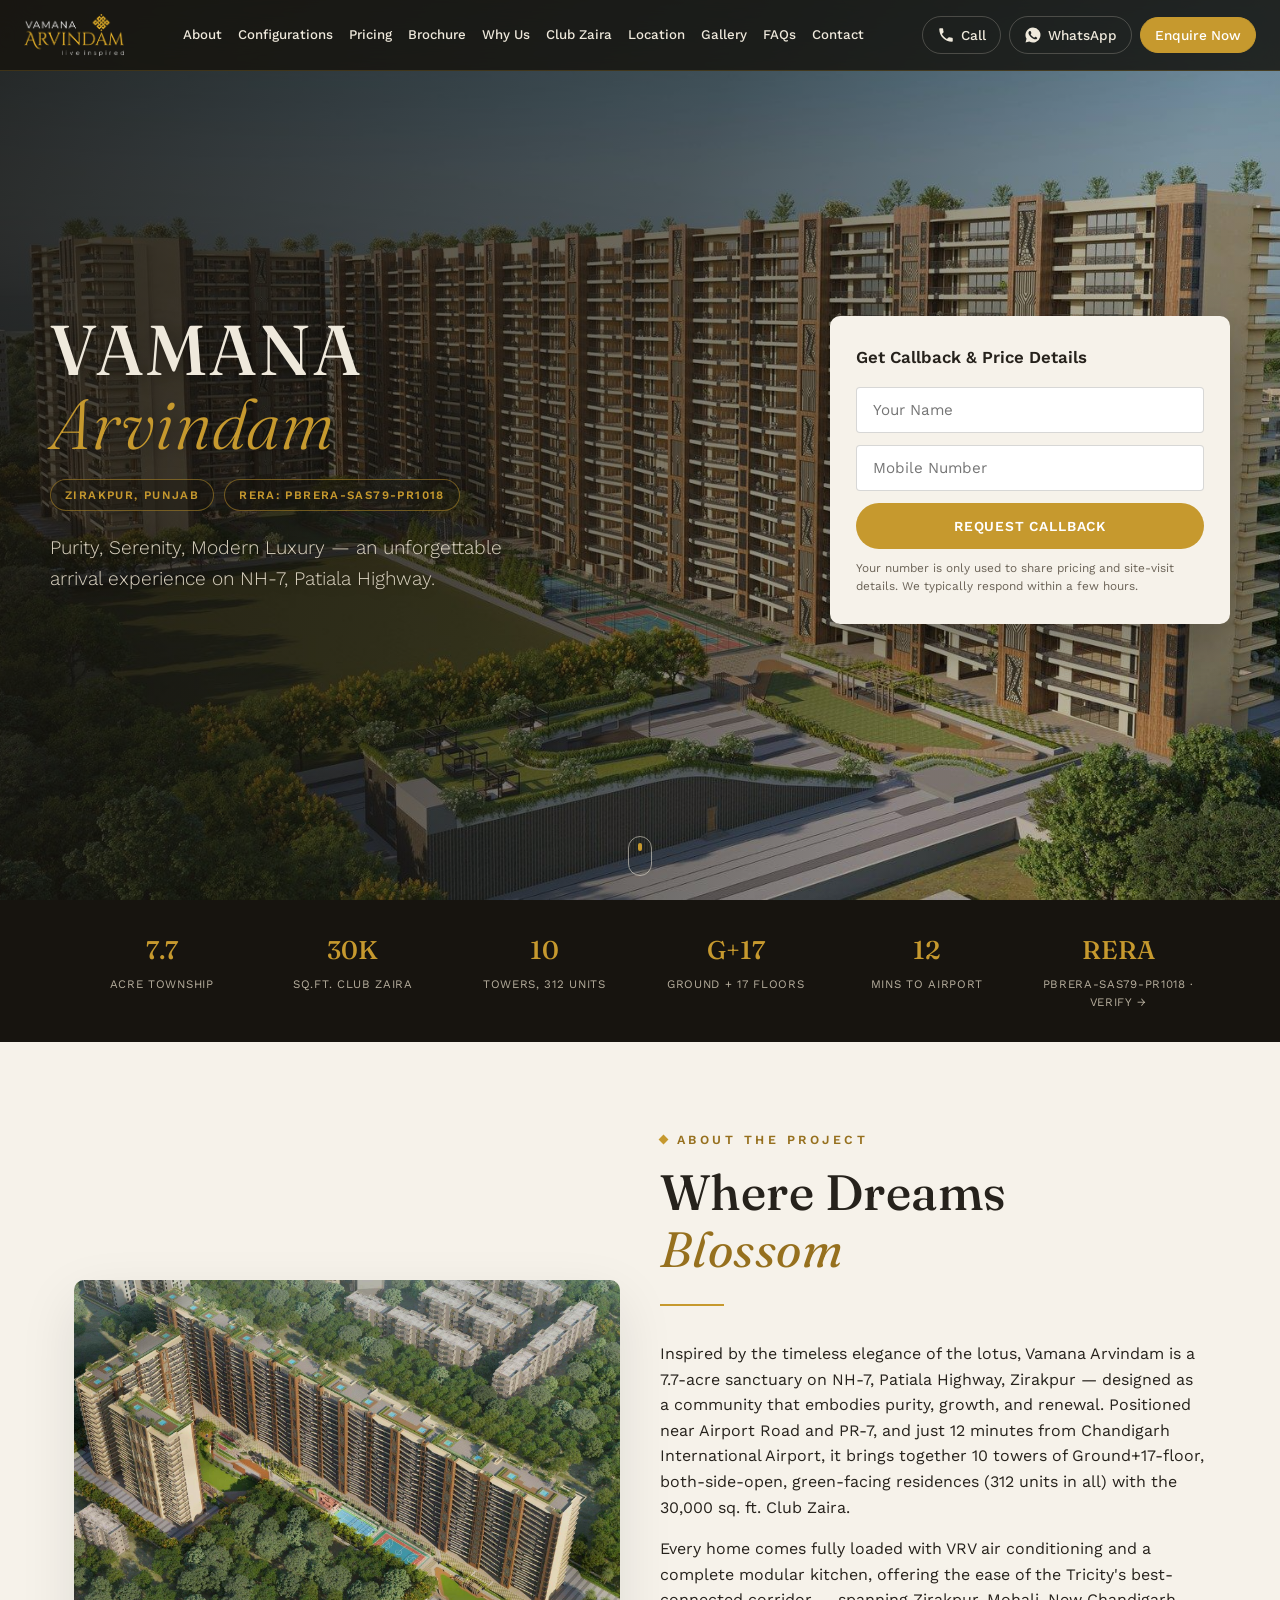
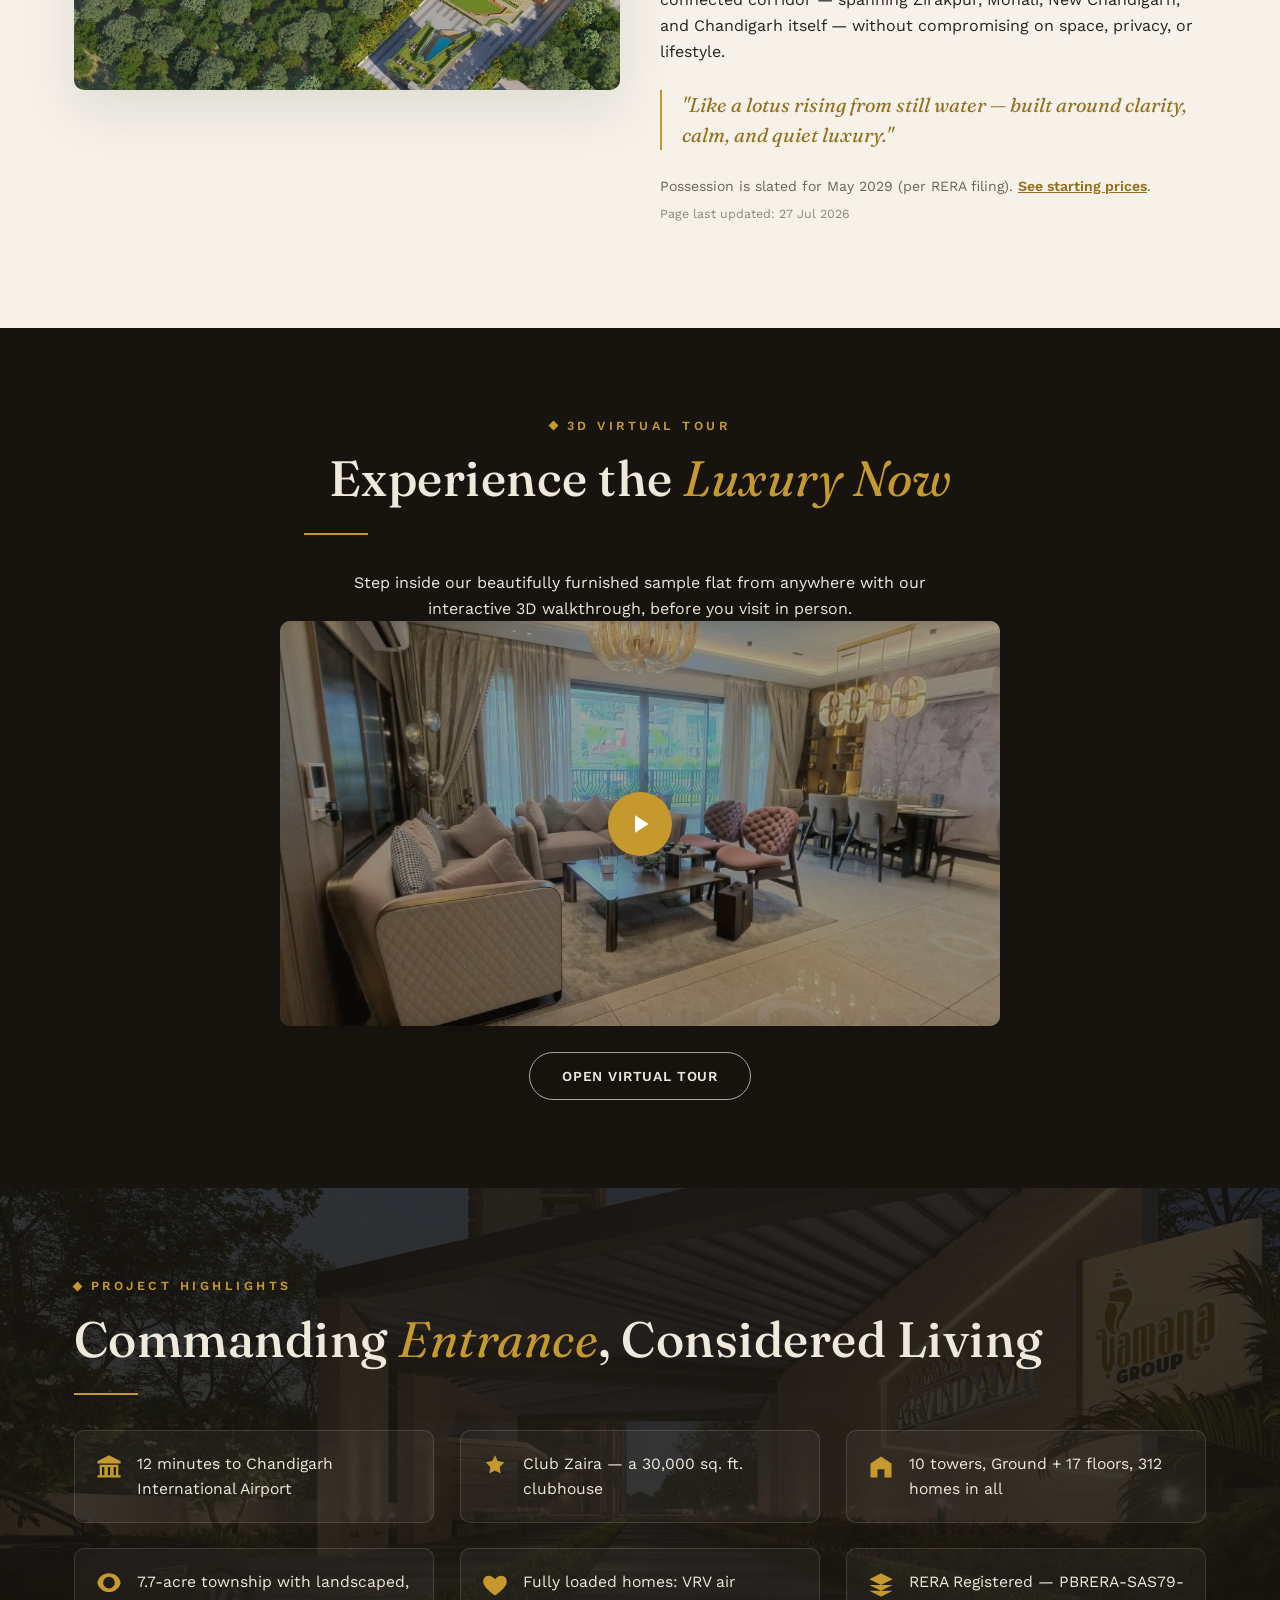
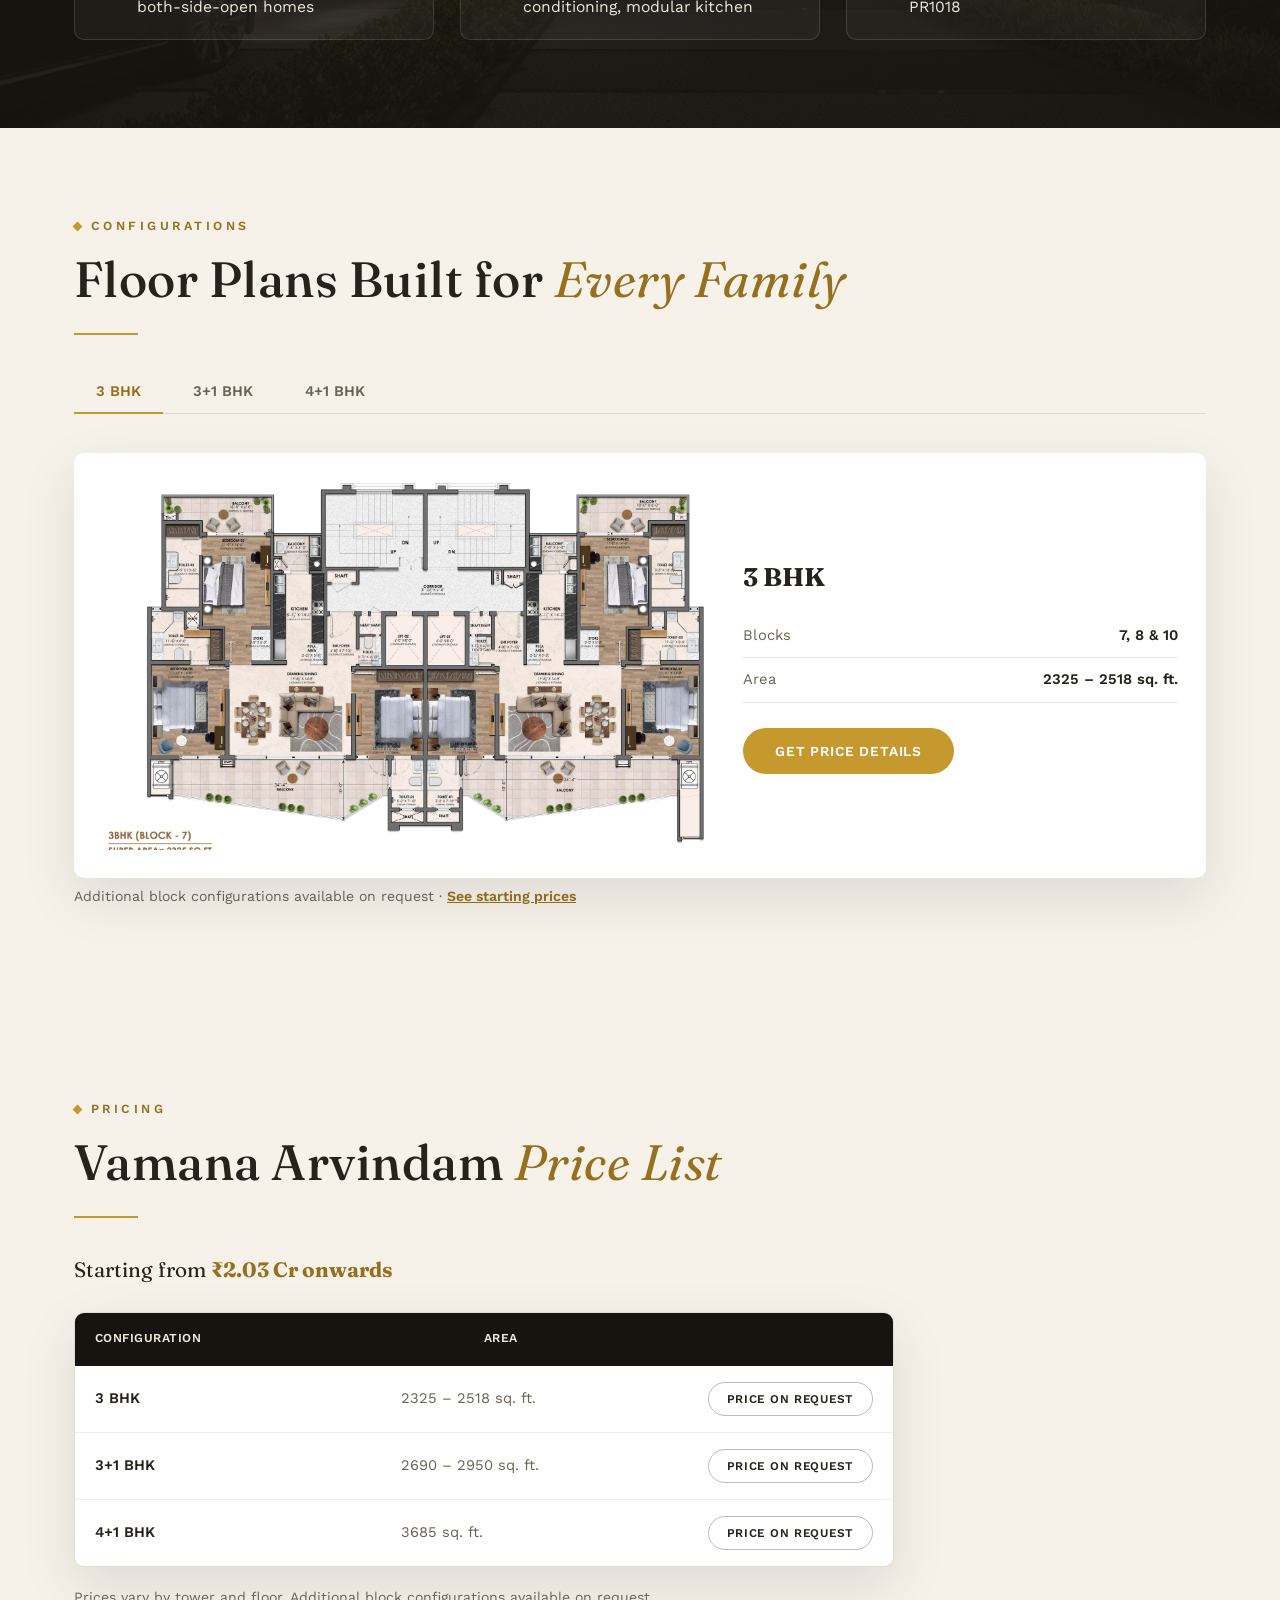
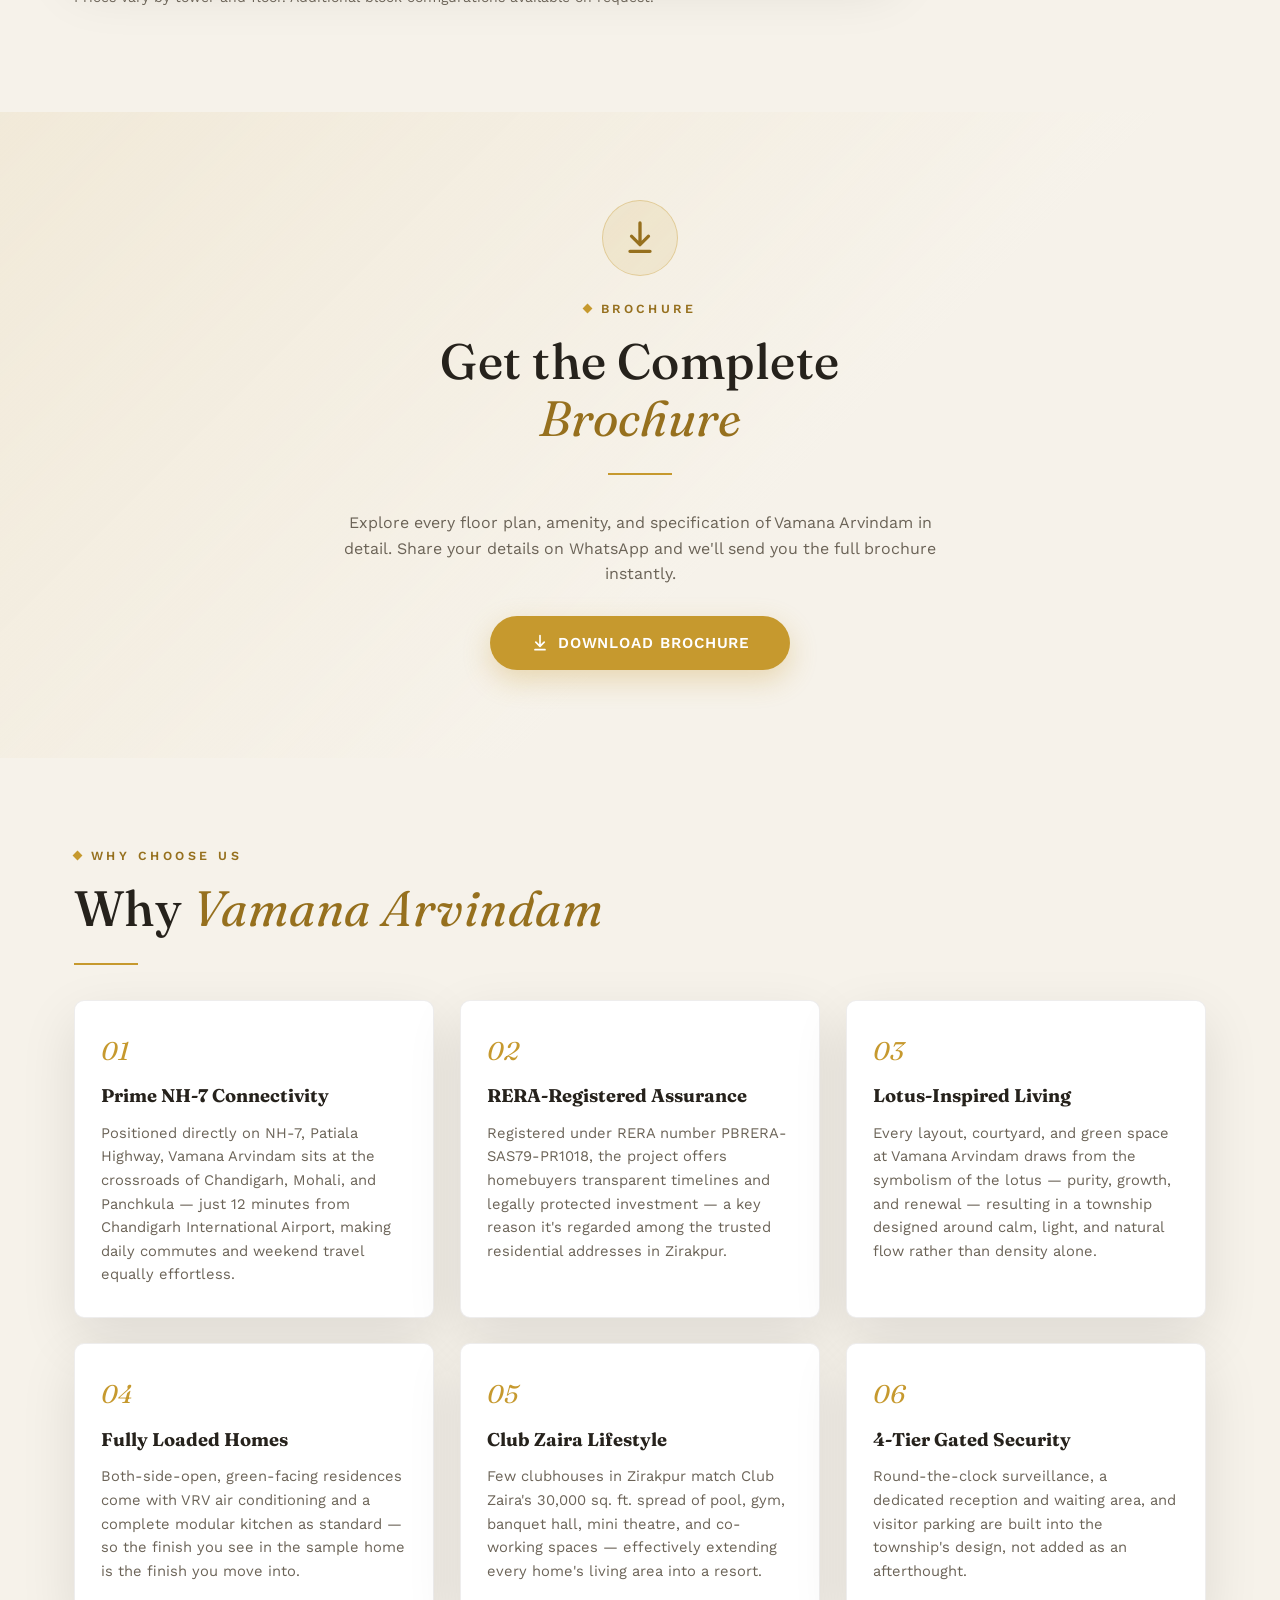
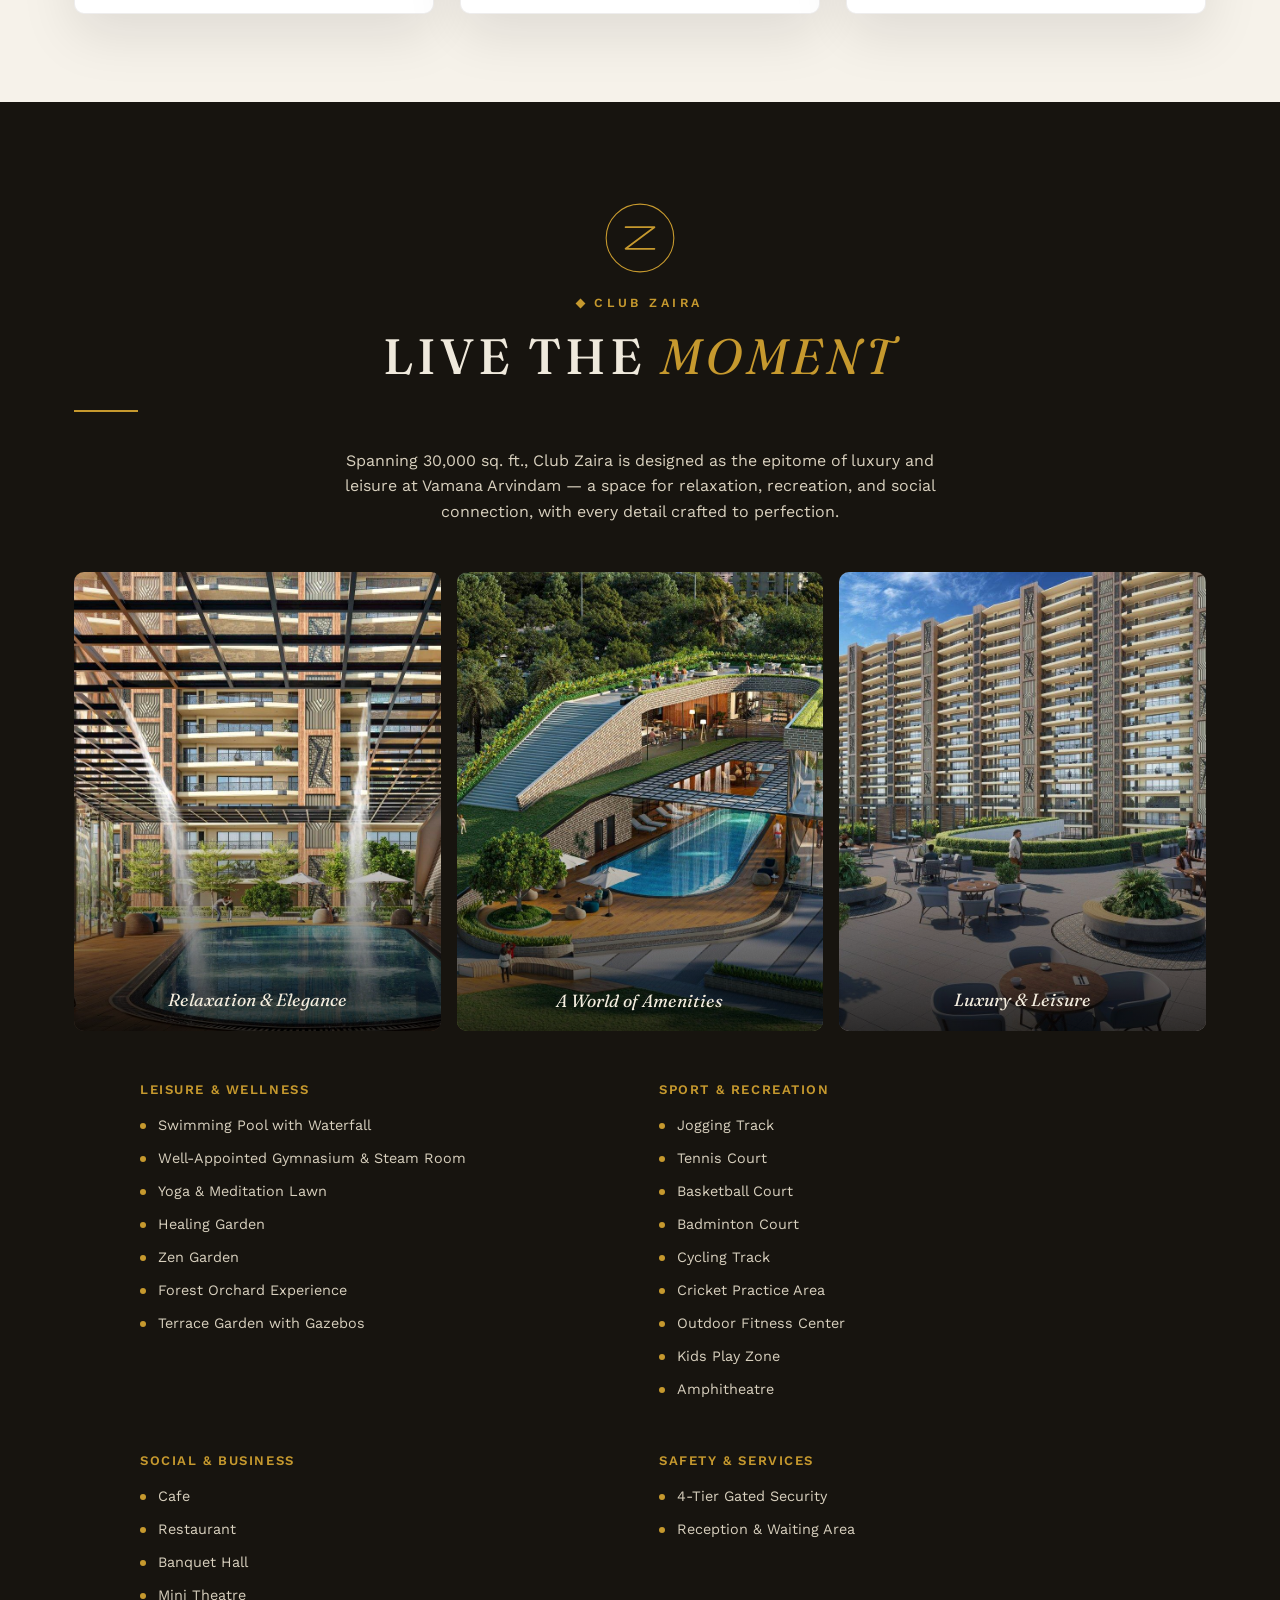
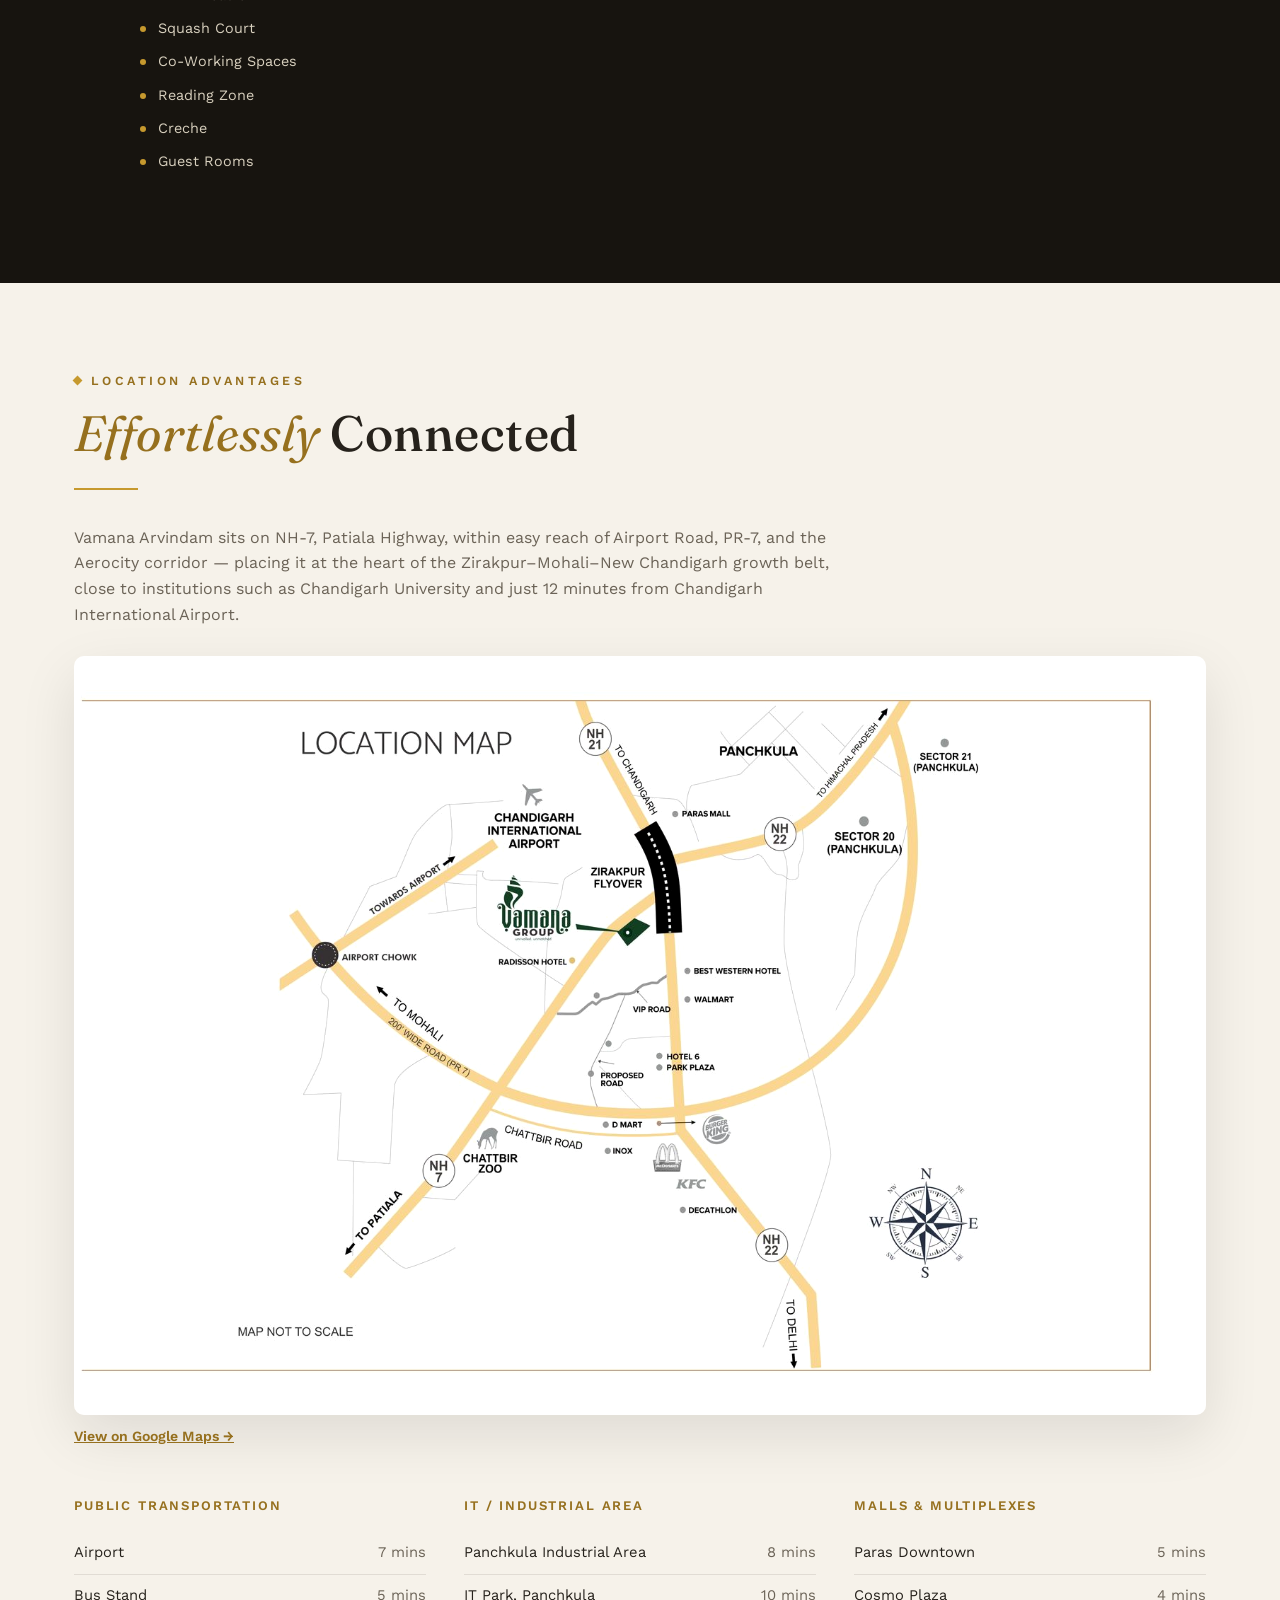
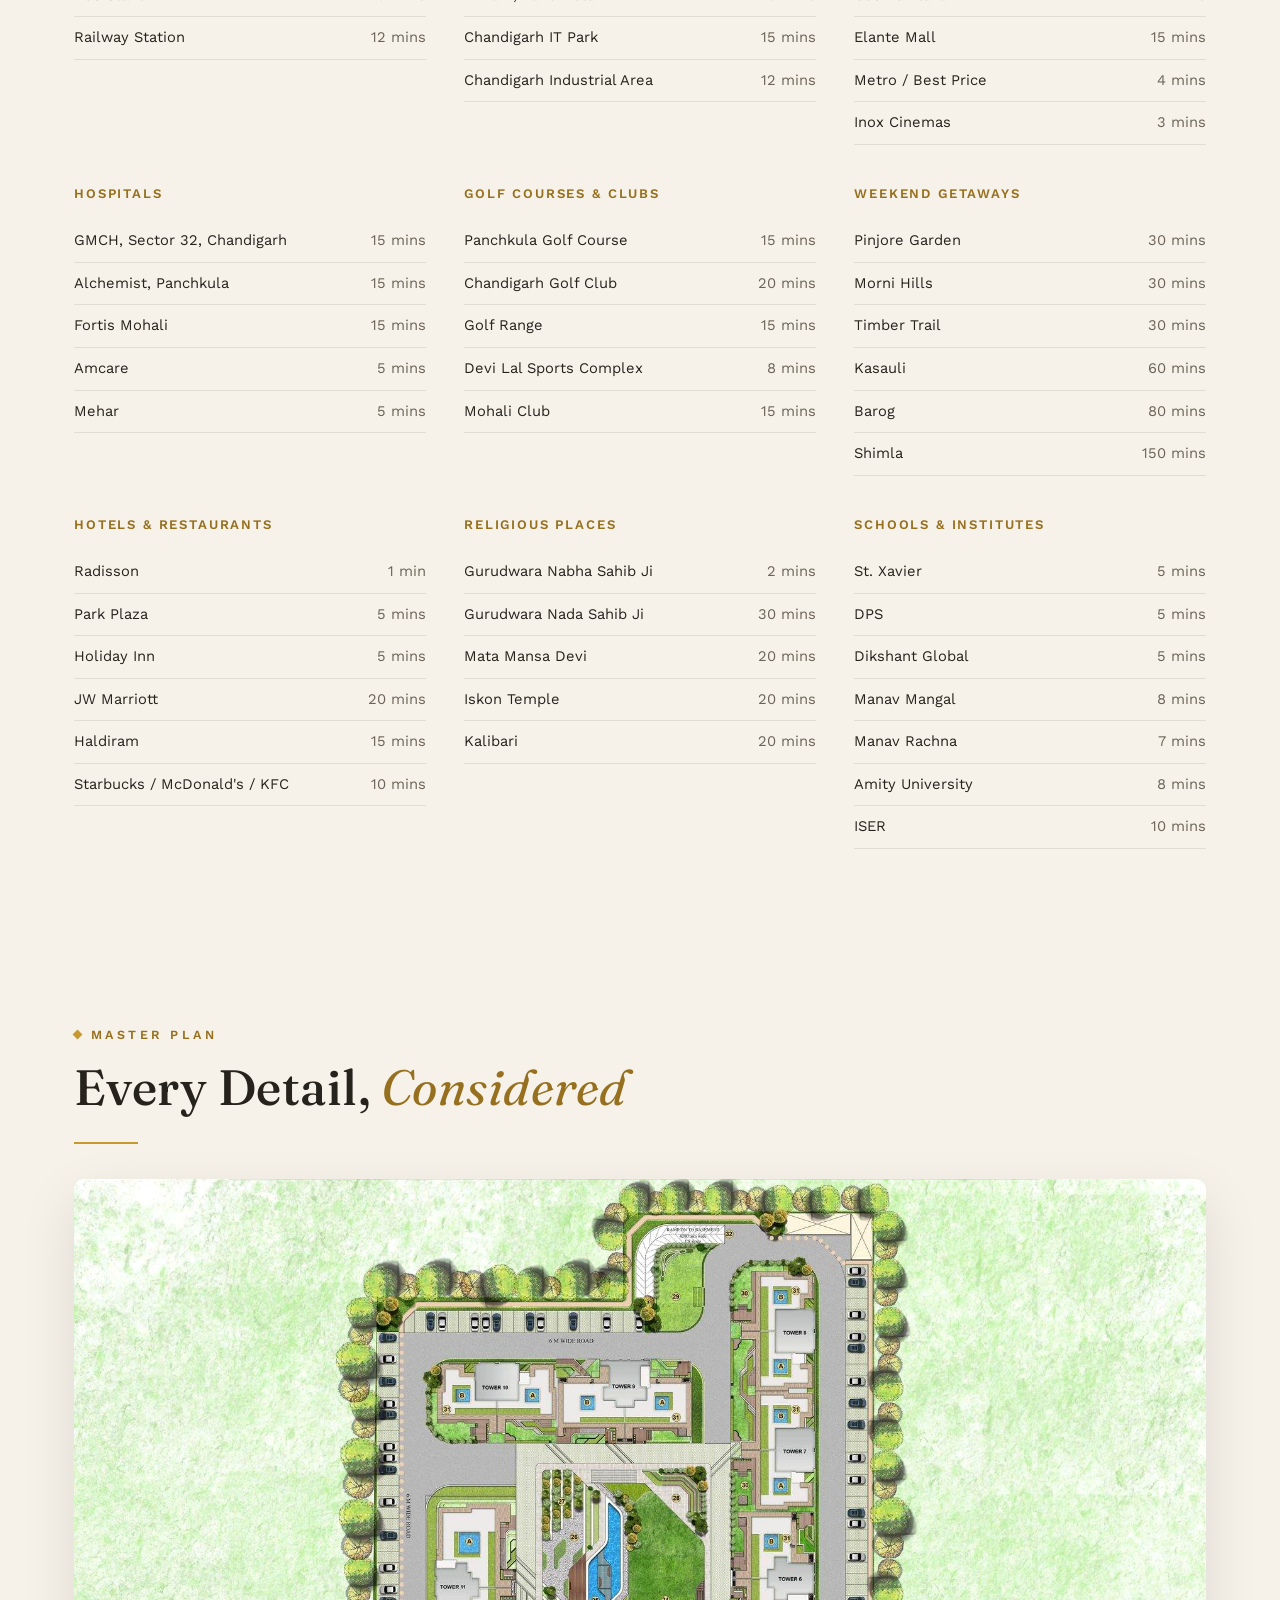
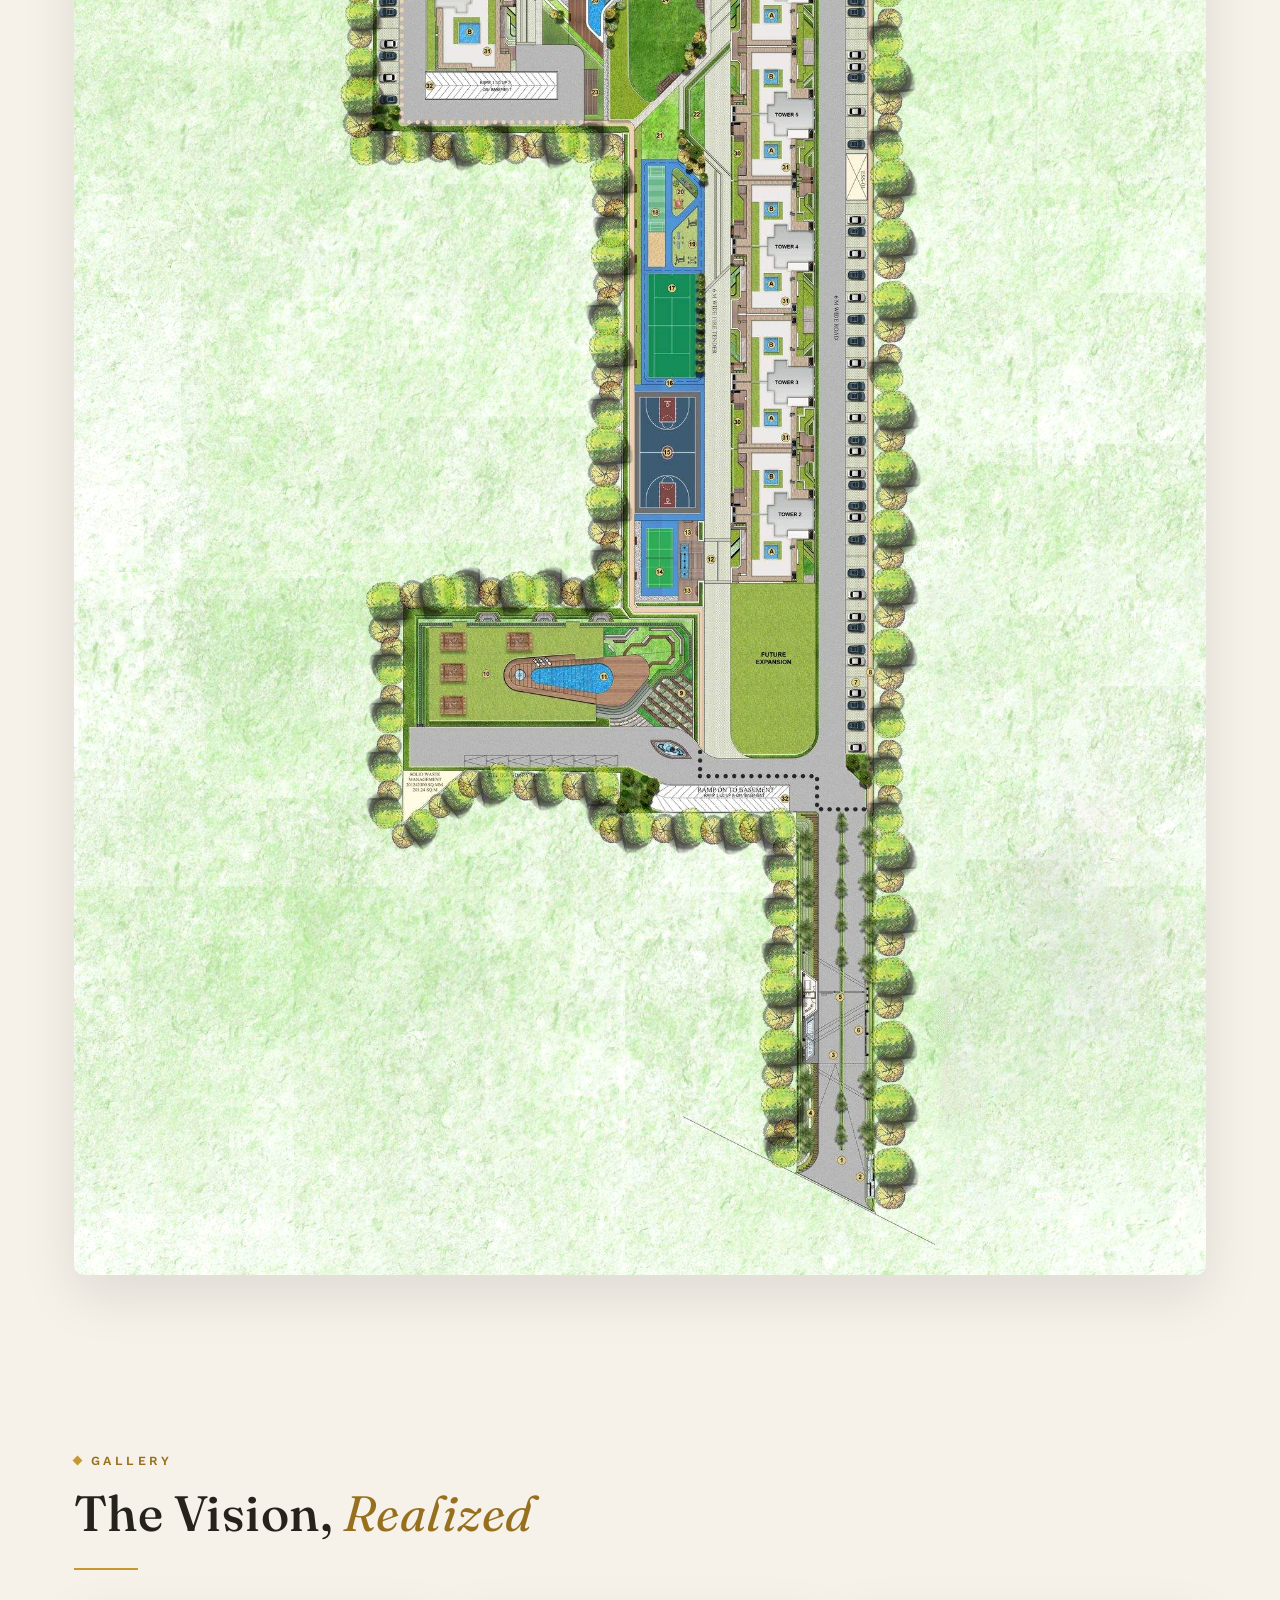
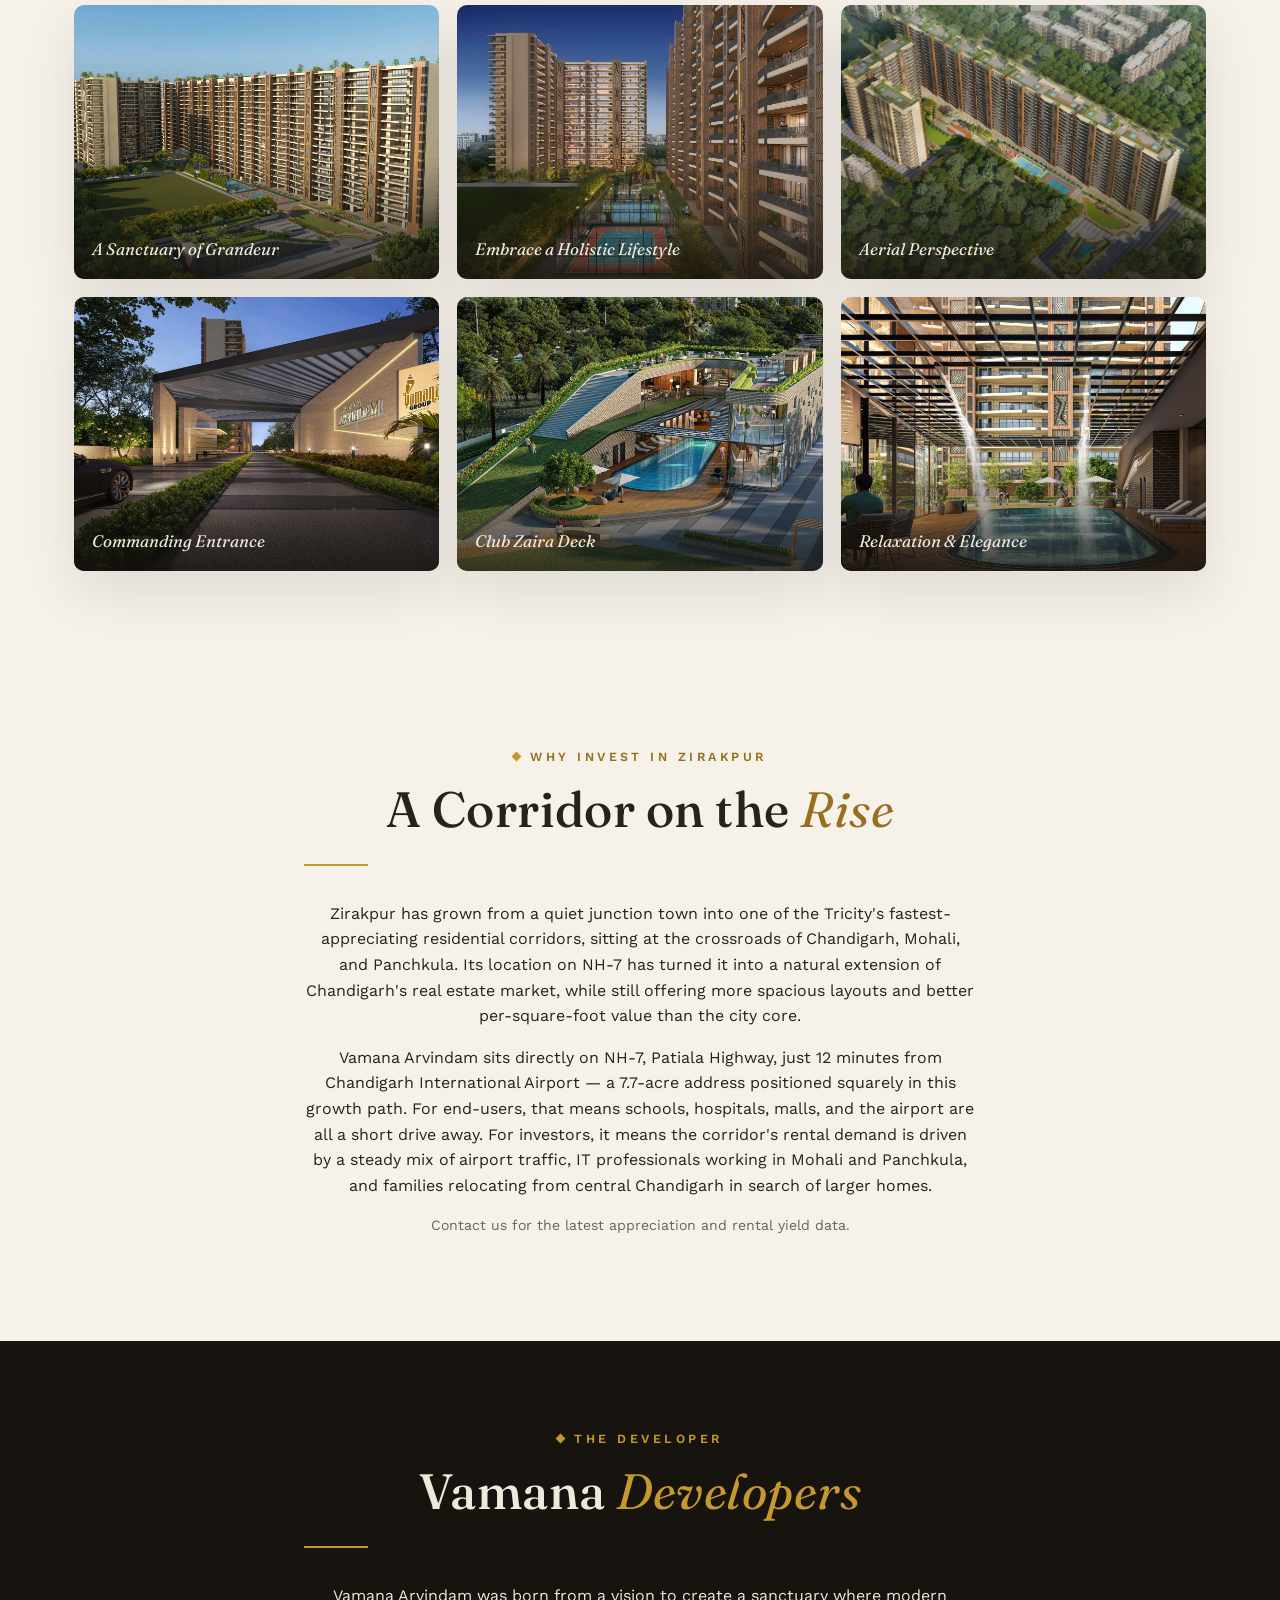
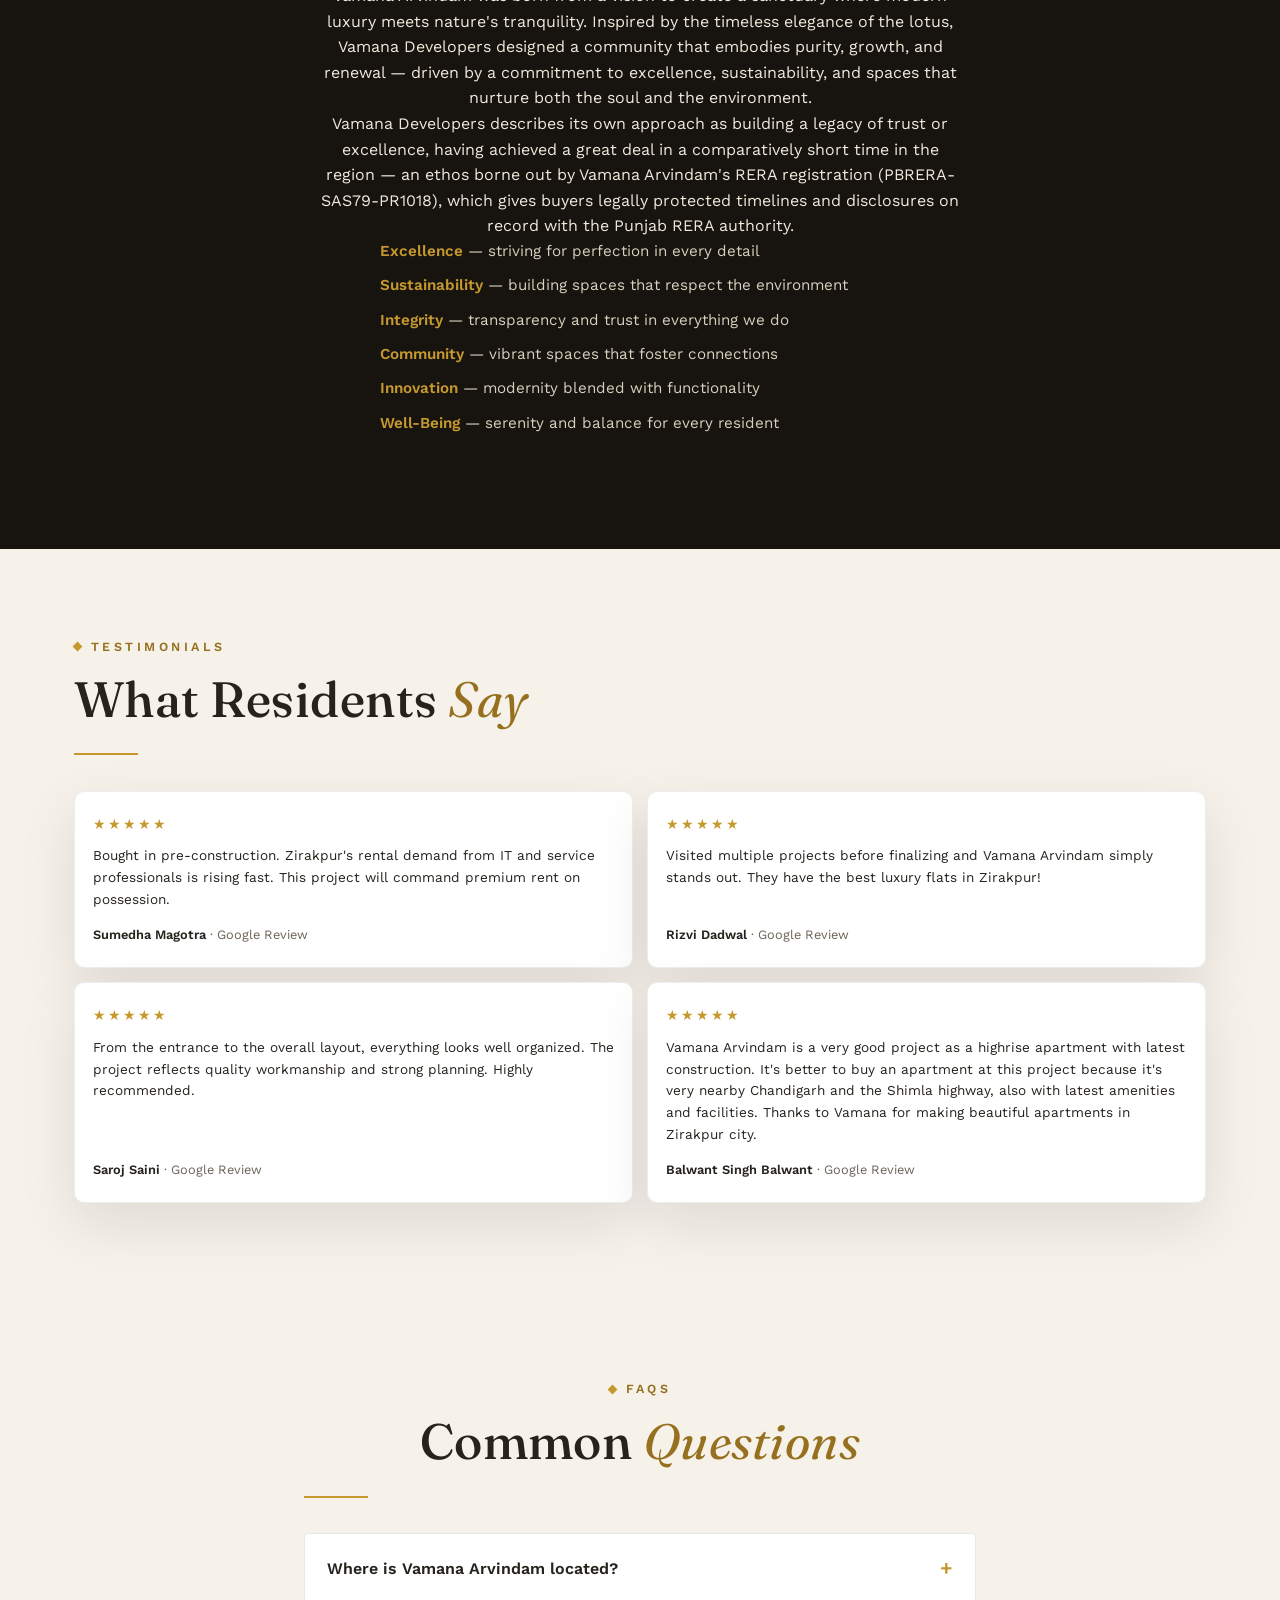
==== vamanaarvindamzirakpur.com/index.html @ c4726ac4 "Add files via upload" ====
<!DOCTYPE html>
<html lang="en">
<head>
<meta charset="UTF-8">
<meta name="viewport" content="width=device-width, initial-scale=1.0">
<title>Vamana Arvindam Zirakpur | Luxury 3-4 BHK Flats Near Airport</title>
<meta name="description" content="Vamana Arvindam Zirakpur: RERA-registered 3, 3+1 & 4+1 BHK luxury flats on NH-7, 12 mins from Chandigarh Airport. Club Zaira clubhouse. Book a free site visit.">
<link rel="canonical" href="https://vamanaarvindamzirakpur.com/">
<meta name="robots" content="index, follow, max-snippet:-1, max-image-preview:large">
<meta name="keywords" content="Vamana Arvindam, Vamana Arvindam Zirakpur, 3 BHK flats Zirakpur, 4 BHK flats Zirakpur, luxury flats Zirakpur, flats near Chandigarh airport, Club Zaira, Vamana Developers, Zirakpur real estate, NH-7 Patiala Highway flats">
<meta name="author" content="Vamana Developers">
<link rel="icon" type="image/x-icon" href="/favicon.ico">
<link rel="icon" type="image/png" sizes="32x32" href="/favicon-32x32.png">
<link rel="icon" type="image/png" sizes="16x16" href="/favicon-16x16.png">
<link rel="apple-touch-icon" sizes="180x180" href="/apple-touch-icon.png">
<link rel="manifest" href="/site.webmanifest">
<meta name="theme-color" content="#C6992E">

<!-- Open Graph -->
<meta property="og:type" content="website">
<meta property="og:site_name" content="Vamana Arvindam Zirakpur">
<meta property="og:title" content="Vamana Arvindam Zirakpur | Luxury Residences Near Chandigarh Airport">
<meta property="og:description" content="3 BHK, 3+1 BHK & 4+1 BHK luxury flats in Zirakpur with the 30,000 sq.ft. Club Zaira. By Vamana Developers.">
<meta property="og:url" content="https://vamanaarvindamzirakpur.com/">
<meta property="og:image" content="https://vamanaarvindamzirakpur.com/images/optimized/sanctuary-grandeur.jpg">
<meta property="og:image:width" content="1600">
<meta property="og:image:height" content="1066">
<meta property="og:image:alt" content="Vamana Arvindam towers in Zirakpur">
<meta property="og:locale" content="en_IN">

<!-- Twitter -->
<meta name="twitter:card" content="summary_large_image">
<meta name="twitter:title" content="Vamana Arvindam Zirakpur">
<meta name="twitter:description" content="Luxury 3, 3+1 & 4+1 BHK residences in Zirakpur, near Chandigarh Airport.">
<meta name="twitter:image" content="https://vamanaarvindamzirakpur.com/images/optimized/sanctuary-grandeur.jpg">

<!-- Preload critical assets -->
<link rel="preload" as="image" href="images/optimized/sanctuary-grandeur.jpg">
<link rel="preconnect" href="https://fonts.googleapis.com">
<link rel="preconnect" href="https://fonts.gstatic.com" crossorigin>
<link rel="preload" as="style" href="https://fonts.googleapis.com/css2?family=Fraunces:ital,opsz,wght@0,9..144,300;0,9..144,500;0,9..144,600;1,9..144,400;1,9..144,500&family=Work+Sans:wght@300;400;500;600;700&display=swap">
<link rel="stylesheet" href="https://fonts.googleapis.com/css2?family=Fraunces:ital,opsz,wght@0,9..144,300;0,9..144,500;0,9..144,600;1,9..144,400;1,9..144,500&family=Work+Sans:wght@300;400;500;600;700&display=swap">

<link rel="stylesheet" href="styles.css">

<!-- JSON-LD Structured Data -->
<script type="application/ld+json">
{
  "@context": "https://schema.org",
  "@graph": [
    {
      "@type": "Organization",
      "@id": "https://vamanaarvindamzirakpur.com/#organization",
      "name": "Vamana Developers",
      "url": "https://vamanaarvindamzirakpur.com/",
      "logo": "https://vamanaarvindamzirakpur.com/images/brand/logo-full.png"
    },
    {
      "@type": "RealEstateAgent",
      "@id": "https://vamanaarvindamzirakpur.com/#agent",
      "name": "Vamana Arvindam Zirakpur",
      "url": "https://vamanaarvindamzirakpur.com/",
      "areaServed": "Zirakpur, Punjab, India",
      "telephone": "+91-7888913402"
    },
    {
      "@type": "Residence",
      "@id": "https://vamanaarvindamzirakpur.com/#residence",
      "name": "Vamana Arvindam",
      "description": "7.7-acre residential township by Vamana Developers on NH-7, Patiala Highway, Zirakpur, Punjab, offering 3 BHK, 3+1 BHK and 4+1 BHK apartments across 10 towers of Ground+17 floors, with the 30,000 sq.ft. Club Zaira clubhouse. RERA: PBRERA-SAS79-PR1018.",
      "address": {
        "@type": "PostalAddress",
        "streetAddress": "High Ground Lights, Patiala Road",
        "addressLocality": "Zirakpur",
        "addressRegion": "Punjab",
        "postalCode": "140603",
        "addressCountry": "IN"
      }
    },
    {
      "@type": "Place",
      "@id": "https://vamanaarvindamzirakpur.com/#place",
      "name": "Vamana Arvindam, Zirakpur",
      "address": {
        "@type": "PostalAddress",
        "streetAddress": "High Ground Lights, Patiala Road",
        "addressLocality": "Zirakpur",
        "addressRegion": "Punjab",
        "postalCode": "140603",
        "addressCountry": "IN"
      }
    },
    {
      "@type": "LocalBusiness",
      "@id": "https://vamanaarvindamzirakpur.com/#localbusiness",
      "name": "Vamana Arvindam",
      "image": "https://vamanaarvindamzirakpur.com/images/optimized/sanctuary-grandeur.jpg",
      "telephone": "+91-7888913402",
      "priceRange": "Rs. 2.03 Cr - Rs. 3.48 Cr",
      "hasMap": "https://www.google.com/maps/search/?api=1&query=Vamana+Arvindam+Patiala+Road+Zirakpur",
      "review": [
        { "@type": "Review", "author": { "@type": "Person", "name": "Sumedha Magotra" }, "reviewRating": { "@type": "Rating", "ratingValue": "5" }, "reviewBody": "Bought in pre-construction. Zirakpur's rental demand from IT and service professionals is rising fast. This project will command premium rent on possession." },
        { "@type": "Review", "author": { "@type": "Person", "name": "Rizvi Dadwal" }, "reviewRating": { "@type": "Rating", "ratingValue": "5" }, "reviewBody": "Visited multiple projects before finalizing and Vamana Arvindam simply stands out. They have the best luxury flats in Zirakpur." },
        { "@type": "Review", "author": { "@type": "Person", "name": "Saroj Saini" }, "reviewRating": { "@type": "Rating", "ratingValue": "5" }, "reviewBody": "From the entrance to the overall layout, everything looks well organized. The project reflects quality workmanship and strong planning." },
        { "@type": "Review", "author": { "@type": "Person", "name": "Balwant Singh Balwant" }, "reviewRating": { "@type": "Rating", "ratingValue": "5" }, "reviewBody": "A very good project as a highrise apartment with the latest construction, nearby Chandigarh and the Shimla highway, with the latest amenities and facilities." }
      ],
      "aggregateRating": { "@type": "AggregateRating", "ratingValue": "5", "reviewCount": "4" },
      "address": {
        "@type": "PostalAddress",
        "streetAddress": "High Ground Lights, Patiala Road",
        "addressLocality": "Zirakpur",
        "addressRegion": "Punjab",
        "postalCode": "140603",
        "addressCountry": "IN"
      }
    },
    {
      "@type": "WebSite",
      "@id": "https://vamanaarvindamzirakpur.com/#website",
      "url": "https://vamanaarvindamzirakpur.com/",
      "name": "Vamana Arvindam Zirakpur",
      "potentialAction": {
        "@type": "SearchAction",
        "target": "https://vamanaarvindamzirakpur.com/?s={search_term_string}",
        "query-input": "required name=search_term_string"
      }
    },
    {
      "@type": "WebPage",
      "@id": "https://vamanaarvindamzirakpur.com/#webpage",
      "url": "https://vamanaarvindamzirakpur.com/",
      "name": "Vamana Arvindam Zirakpur | Luxury Flats Near Chandigarh Airport",
      "isPartOf": { "@id": "https://vamanaarvindamzirakpur.com/#website" }
    },
    {
      "@type": "BreadcrumbList",
      "itemListElement": [
        { "@type": "ListItem", "position": 1, "name": "Home", "item": "https://vamanaarvindamzirakpur.com/" },
        { "@type": "ListItem", "position": 2, "name": "Vamana Arvindam", "item": "https://vamanaarvindamzirakpur.com/#about" }
      ]
    },
    {
      "@type": "ContactPoint",
      "telephone": "+91-7888913402",
      "contactType": "sales",
      "areaServed": "IN"
    },
    {
      "@type": "FAQPage",
      "mainEntity": [
        { "@type": "Question", "name": "Is Vamana Arvindam RERA-registered?", "acceptedAnswer": { "@type": "Answer", "text": "Yes. Vamana Arvindam is registered under RERA number PBRERA-SAS79-PR1018." } },
        { "@type": "Question", "name": "What is the starting price of Vamana Arvindam?", "acceptedAnswer": { "@type": "Answer", "text": "3 BHK units at Vamana Arvindam start from Rs. 2.03 Cr onwards. Prices vary by configuration and tower." } },
        { "@type": "Question", "name": "Where is Vamana Arvindam located?", "acceptedAnswer": { "@type": "Answer", "text": "Vamana Arvindam is located in Zirakpur, Punjab, near the Zirakpur Flyover and Airport Chowk." } },
        { "@type": "Question", "name": "What configurations are available at Vamana Arvindam?", "acceptedAnswer": { "@type": "Answer", "text": "Vamana Arvindam offers 3 BHK, 3+1 BHK, and 4+1 BHK residences." } },
        { "@type": "Question", "name": "How far is Vamana Arvindam from Chandigarh International Airport?", "acceptedAnswer": { "@type": "Answer", "text": "Chandigarh International Airport is approximately 7 minutes from Vamana Arvindam." } },
        { "@type": "Question", "name": "What is Club Zaira?", "acceptedAnswer": { "@type": "Answer", "text": "Club Zaira is the 30,000 sq. ft. clubhouse exclusive to residents of Vamana Arvindam, offering a wide range of leisure and recreational amenities." } },
        { "@type": "Question", "name": "Who is the developer of Vamana Arvindam?", "acceptedAnswer": { "@type": "Answer", "text": "Vamana Arvindam is developed by Vamana Developers." } },
        { "@type": "Question", "name": "How many towers and floors does Vamana Arvindam have?", "acceptedAnswer": { "@type": "Answer", "text": "Vamana Arvindam has 10 towers of Ground+17 floors each, with 312 units in total." } },
        { "@type": "Question", "name": "When is the possession date for Vamana Arvindam?", "acceptedAnswer": { "@type": "Answer", "text": "Possession is scheduled for May 2029, as per the project's RERA registration." } },
        { "@type": "Question", "name": "How does Vamana Arvindam compare to other Zirakpur projects?", "acceptedAnswer": { "@type": "Answer", "text": "Vamana Arvindam stands out for its scale (10 towers, 312 units on 7.7 acres), its 30,000 sq. ft. clubhouse Club Zaira, 4-tier gated security, and its NH-7 location near Airport Road and PR-7." } },
        { "@type": "Question", "name": "What is the difference between super area and carpet area?", "acceptedAnswer": { "@type": "Answer", "text": "Super area includes the carpet area plus a share of common spaces like lobbies and corridors. Carpet area is the actual usable floor space within a unit's walls." } },
        { "@type": "Question", "name": "Is Vamana Arvindam Vastu-compliant?", "acceptedAnswer": { "@type": "Answer", "text": "Contact our sales team to confirm current Vastu-compliance details for specific units and configurations." } },
        { "@type": "Question", "name": "Which banks offer home loans for Vamana Arvindam?", "acceptedAnswer": { "@type": "Answer", "text": "Home loan assistance is available through leading nationalized and private banks. Contact our team for the current list of lending partners and rates." } },
        { "@type": "Question", "name": "Is Zirakpur a good investment in 2026?", "acceptedAnswer": { "@type": "Answer", "text": "Zirakpur's position at the crossroads of Chandigarh, Mohali, and Panchkula, along with NH-7 connectivity and airport proximity, has made it one of the Tricity's fastest-growing residential corridors." } }
      ]
    }
  ]
}
</script>
</head>
<body>

<!-- ============ SKIP LINK ============ -->
<a href="#main" class="skip-link">Skip to main content</a>

<!-- ============ STICKY HEADER ============ -->
<header class="site-header" id="siteHeader">
  <div class="header-inner">
    <a href="#hero" class="logo" aria-label="Vamana Arvindam home">
      <img src="images/brand/logo-header.png" alt="Vamana Arvindam" class="logo-img" width="215" height="90">
    </a>

    <nav class="site-nav" id="siteNav" aria-label="Section navigation">
      <a href="#about">About</a>
      <a href="#configurations">Configurations</a>
      <a href="#pricing">Pricing</a>
      <a href="#brochure">Brochure</a>
      <a href="#why-choose">Why Us</a>
      <a href="#amenities">Club Zaira</a>
      <a href="#location">Location</a>
      <a href="#image-gallery">Gallery</a>
      <a href="#faq">FAQs</a>
      <a href="#contact">Contact</a>
    </nav>

    <div class="header-actions">
      <button type="button" class="action-btn action-call" data-action="call" aria-label="Call now">
        <svg viewBox="0 0 24 24" width="18" height="18" aria-hidden="true"><path fill="currentColor" d="M6.6 10.8c1.4 2.8 3.8 5.2 6.6 6.6l2.2-2.2c.3-.3.7-.4 1-.2 1.1.4 2.3.6 3.6.6.6 0 1 .4 1 1V20c0 .6-.4 1-1 1C10.5 21 3 13.5 3 4c0-.6.4-1 1-1h3.2c.6 0 1 .4 1 1 0 1.3.2 2.5.6 3.6.1.4 0 .8-.3 1L6.6 10.8z"/></svg>
        <span>Call</span>
      </button>
      <button type="button" class="action-btn action-whatsapp" data-action="whatsapp" aria-label="Chat on WhatsApp">
        <svg viewBox="0 0 24 24" width="18" height="18" aria-hidden="true"><path fill="currentColor" d="M12 2a10 10 0 00-8.6 15.1L2 22l5-1.3A10 10 0 1012 2zm5.8 14.2c-.2.7-1.4 1.3-2 1.4-.5.1-1.1.1-1.8-.1-.4-.1-1-.3-1.7-.6-3-1.3-4.9-4.3-5.1-4.5-.1-.2-1.2-1.6-1.2-3s.8-2.1 1-2.4c.3-.3.6-.3.8-.3h.6c.2 0 .4 0 .6.5.2.5.7 1.8.8 1.9.1.2.1.3 0 .5-.1.2-.1.3-.3.5l-.4.5c-.1.2-.3.3-.1.6.2.3.9 1.5 1.9 2.4 1.3 1.2 2.4 1.5 2.7 1.7.3.2.5.1.6-.1l.6-.7c.2-.3.4-.2.6-.1l1.7.8c.2.1.3.2.4.3.1.2.1.9-.1 1.6z"/></svg>
        <span>WhatsApp</span>
      </button>
      <button type="button" class="action-btn action-enquire" data-action="enquire" aria-label="Enquire now">Enquire Now</button>
      <button type="button" class="nav-toggle" id="navToggle" aria-label="Open menu" aria-expanded="false" aria-controls="siteNav">
        <span></span><span></span><span></span>
      </button>
    </div>
  </div>
</header>

<main id="main">

  <!-- ============ HERO ============ -->
  <section class="hero" id="hero" style="background-image:url('images/optimized/sanctuary-grandeur.jpg')">
    <div class="hero-overlay"></div>
    <div class="hero-inner">
      <div class="hero-content">
        <h1 class="hero-title">Vamana<br><em>Arvindam</em></h1>
        <div class="hero-badges">
          <span class="hero-badge">Zirakpur, Punjab</span>
          <span class="hero-badge">RERA: PBRERA-SAS79-PR1018</span>
        </div>
        <p class="hero-tagline">Purity, Serenity, Modern Luxury — an unforgettable arrival experience on NH-7, Patiala Highway.</p>
      </div>

      <form class="hero-form" id="heroForm" novalidate>
        <p class="hero-form-title">Get Callback &amp; Price Details</p>
        <label class="visually-hidden" for="heroName">Name</label>
        <input type="text" id="heroName" name="name" placeholder="Your Name" required autocomplete="name">
        <label class="visually-hidden" for="heroPhone">Mobile Number</label>
        <input type="tel" id="heroPhone" name="phone" placeholder="Mobile Number" required autocomplete="tel" inputmode="numeric">
        <button type="submit" class="btn btn-primary btn-full">Request Callback</button>
        <p class="form-microcopy">Your number is only used to share pricing and site-visit details. We typically respond within a few hours.</p>
      </form>
    </div>

    <a href="#about" class="scroll-cue" aria-label="Scroll to explore">
      <span></span>
    </a>
  </section>

  <!-- ============ QUICK FACTS ============ -->
  <section class="quick-facts" aria-label="Project quick facts">
    <div class="container quick-facts-grid">
      <div class="quick-fact"><span class="quick-fact-num">7.7</span><span class="quick-fact-label">Acre Township</span></div>
      <div class="quick-fact"><span class="quick-fact-num">30K</span><span class="quick-fact-label">Sq.Ft. Club Zaira</span></div>
      <div class="quick-fact"><span class="quick-fact-num">10</span><span class="quick-fact-label">Towers, 312 Units</span></div>
      <div class="quick-fact"><span class="quick-fact-num">G+17</span><span class="quick-fact-label">Ground + 17 Floors</span></div>
      <div class="quick-fact"><span class="quick-fact-num">12</span><span class="quick-fact-label">Mins to Airport</span></div>
      <a class="quick-fact quick-fact-link" href="https://rera.punjab.gov.in" target="_blank" rel="noopener" title="Verify on the official RERA Punjab portal"><span class="quick-fact-num">RERA</span><span class="quick-fact-label">PBRERA-SAS79-PR1018 &middot; Verify &rarr;</span></a>
    </div>
  </section>

  <!-- ============ ABOUT ============ -->
  <section class="section section-light" id="about">
    <div class="container about-grid">
      <figure class="about-media">
        <img src="images/optimized/aerial-view.jpg" alt="Aerial view of Vamana Arvindam towers on NH-7, Patiala Highway, Zirakpur" loading="lazy" width="1920" height="1280">
      </figure>
      <div class="about-copy">
        <p class="section-eyebrow">About the Project</p>
        <h2 class="section-title">Where Dreams<br><em>Blossom</em></h2>
        <div class="gold-rule"></div>
        <p>Inspired by the timeless elegance of the lotus, Vamana Arvindam is a 7.7-acre sanctuary on NH-7, Patiala Highway, Zirakpur — designed as a community that embodies purity, growth, and renewal. Positioned near Airport Road and PR-7, and just 12 minutes from Chandigarh International Airport, it brings together 10 towers of Ground+17-floor, both-side-open, green-facing residences (312 units in all) with the 30,000 sq. ft. Club Zaira.</p>
        <p>Every home comes fully loaded with VRV air conditioning and a complete modular kitchen, offering the ease of the Tricity's best-connected corridor — spanning Zirakpur, Mohali, New Chandigarh, and Chandigarh itself — without compromising on space, privacy, or lifestyle.</p>
        <p class="pull-quote">"Like a lotus rising from still water — built around clarity, calm, and quiet luxury."</p>
        <p class="note-line">Possession is slated for May 2029 (per RERA filing). <a href="#pricing">See starting prices</a>. <span class="last-updated">Page last updated: 27 Jul 2026</span></p>
      </div>
    </div>
  </section>

  <!-- ============ VIRTUAL TOUR ============ -->
  <section class="section section-dark" id="virtual-tour">
    <div class="container narrow-copy">
      <p class="section-eyebrow section-eyebrow-light">3D Virtual Tour</p>
      <h2 class="section-title section-title-light">Experience the <em>Luxury Now</em></h2>
      <div class="gold-rule gold-rule-light"></div>
      <p class="light-copy">Step inside our beautifully furnished sample flat from anywhere with our interactive 3D walkthrough, before you visit in person.</p>
    </div>
    <div class="container">
      <div class="virtual-tour-card">
        <button type="button" class="virtual-tour-thumb" style="background-image:url('images/optimized/virtual-tour-sample-flat.jpg')" data-action="tour-fullscreen" aria-label="Open 3D virtual tour">
          <span class="tour-gate-play" aria-hidden="true">
            <svg viewBox="0 0 24 24" width="30" height="30"><path fill="currentColor" d="M8 5v14l11-7z"/></svg>
          </span>
        </button>
        <button type="button" class="btn btn-outline-light" data-action="tour-fullscreen">Open Virtual Tour</button>
      </div>
    </div>
  </section>

  <!-- ============ HIGHLIGHTS ============ -->
  <section class="section section-dark" id="highlights" style="background-image:url('images/optimized/commanding-entrance.jpg')">
    <div class="section-dark-overlay"></div>
    <div class="container">
      <p class="section-eyebrow section-eyebrow-light">Project Highlights</p>
      <h2 class="section-title section-title-light">Commanding <em>Entrance</em>, Considered Living</h2>
      <div class="gold-rule gold-rule-light"></div>

      <ul class="highlight-grid">
        <li>
          <svg viewBox="0 0 24 24" width="28" height="28" aria-hidden="true"><path fill="currentColor" d="M12 2 2 7v2h20V7L12 2zM4 10v9H2v2h20v-2h-2v-9H4zm4 9H6v-7h2v7zm5 0h-2v-7h2v7zm5 0h-2v-7h2v7z"/></svg>
          <span>12 minutes to Chandigarh International Airport</span>
        </li>
        <li>
          <svg viewBox="0 0 24 24" width="28" height="28" aria-hidden="true"><path fill="currentColor" d="M12 2l2.4 4.9L20 8l-4 3.9.9 5.6L12 15l-4.9 2.5.9-5.6L4 8l5.6-1.1L12 2z"/></svg>
          <span>Club Zaira — a 30,000 sq. ft. clubhouse</span>
        </li>
        <li>
          <svg viewBox="0 0 24 24" width="28" height="28" aria-hidden="true"><path fill="currentColor" d="M3 21V9l9-6 9 6v12h-6v-7H9v7H3z"/></svg>
          <span>10 towers, Ground + 17 floors, 312 homes in all</span>
        </li>
        <li>
          <svg viewBox="0 0 24 24" width="28" height="28" aria-hidden="true"><path fill="currentColor" d="M12 2C7 2 2.7 5.6 2 10c1 5 5.5 8 10 8s9-3 10-8c-.7-4.4-5-8-10-8zm0 13a5 5 0 110-10 5 5 0 010 10z"/></svg>
          <span>7.7-acre township with landscaped, both-side-open homes</span>
        </li>
        <li>
          <svg viewBox="0 0 24 24" width="28" height="28" aria-hidden="true"><path fill="currentColor" d="M12 21s-7.5-5-9.5-9.5C.8 7.5 3 4 6.5 4 8.7 4 10.5 5.2 12 7c1.5-1.8 3.3-3 5.5-3C21 4 23.2 7.5 21.5 11.5 19.5 16 12 21 12 21z"/></svg>
          <span>Fully loaded homes: VRV air conditioning, modular kitchen</span>
        </li>
        <li>
          <svg viewBox="0 0 24 24" width="28" height="28" aria-hidden="true"><path fill="currentColor" d="M12 2 2 7l10 5 10-5-10-5zM2 17l10 5 10-5M2 12l10 5 10-5"/></svg>
          <span>RERA Registered — PBRERA-SAS79-PR1018</span>
        </li>
      </ul>
    </div>
  </section>

  <!-- ============ CONFIGURATIONS ============ -->
  <section class="section section-light" id="configurations">
    <div class="container">
      <p class="section-eyebrow">Configurations</p>
      <h2 class="section-title">Floor Plans Built for <em>Every Family</em></h2>
      <div class="gold-rule"></div>

      <div class="config-tabs" role="tablist" aria-label="Configuration types">
        <button class="config-tab is-active" role="tab" aria-selected="true" aria-controls="panel-3bhk" id="tab-3bhk" data-config="3bhk">3 BHK</button>
        <button class="config-tab" role="tab" aria-selected="false" aria-controls="panel-3plus1" id="tab-3plus1" data-config="3plus1">3+1 BHK</button>
        <button class="config-tab" role="tab" aria-selected="false" aria-controls="panel-4plus1" id="tab-4plus1" data-config="4plus1">4+1 BHK</button>
      </div>

      <div class="config-panel is-active" id="panel-3bhk" role="tabpanel" aria-labelledby="tab-3bhk" data-panel="3bhk">
        <div class="config-panel-grid">
          <img src="images/optimized/floorplan-block7-3bhk.jpg" alt="Vamana Arvindam 3 BHK typical floor plan, Block 7" loading="lazy" width="1800" height="1092">
          <div class="config-specs">
            <h3>3 BHK</h3>
            <dl>
              <div><dt>Blocks</dt><dd>7, 8 &amp; 10</dd></div>
              <div><dt>Area</dt><dd>2325 – 2518 sq. ft.</dd></div>
            </dl>
            <button type="button" class="btn btn-primary" data-action="enquire" data-unit-type="3 BHK">Get Price Details</button>
          </div>
        </div>
      </div>

      <div class="config-panel" id="panel-3plus1" role="tabpanel" aria-labelledby="tab-3plus1" data-panel="3plus1" hidden>
        <div class="config-panel-grid">
          <img src="images/optimized/floorplan-block2-6-3plus1bhk.jpg" alt="Vamana Arvindam 3+1 BHK typical floor plan, Blocks 2 and 6" loading="lazy" width="1800" height="1065">
          <div class="config-specs">
            <h3>3+1 BHK</h3>
            <dl>
              <div><dt>Blocks</dt><dd>2, 6 &amp; 9</dd></div>
              <div><dt>Area</dt><dd>2690 – 2950 sq. ft.</dd></div>
            </dl>
            <button type="button" class="btn btn-primary" data-action="enquire" data-unit-type="3+1 BHK">Get Price Details</button>
          </div>
        </div>
      </div>

      <div class="config-panel" id="panel-4plus1" role="tabpanel" aria-labelledby="tab-4plus1" data-panel="4plus1" hidden>
        <div class="config-panel-grid">
          <img src="images/optimized/floorplan-block11-4plus1bhk.jpg" alt="Vamana Arvindam 4+1 BHK typical floor plan, Block 11" loading="lazy" width="1800" height="929">
          <div class="config-specs">
            <h3>4+1 BHK</h3>
            <dl>
              <div><dt>Block</dt><dd>11</dd></div>
              <div><dt>Area</dt><dd>3685 sq. ft.</dd></div>
            </dl>
            <button type="button" class="btn btn-primary" data-action="enquire" data-unit-type="4+1 BHK">Get Price Details</button>
          </div>
        </div>
      </div>
      <p class="note-line">Additional block configurations available on request &middot; <a href="#pricing">See starting prices</a></p>
    </div>
  </section>

  <!-- ============ PRICING ============ -->
  <section class="section section-light" id="pricing">
    <div class="container">
      <p class="section-eyebrow">Pricing</p>
      <h2 class="section-title">Vamana Arvindam <em>Price List</em></h2>
      <div class="gold-rule"></div>
      <p class="pricing-intro">Starting from <strong>&#8377;2.03 Cr onwards</strong></p>
      <div class="pricing-table">
        <div class="pricing-row pricing-row-head">
          <span>Configuration</span><span>Area</span><span></span>
        </div>
        <div class="pricing-row">
          <span>3 BHK</span><span>2325 &ndash; 2518 sq. ft.</span>
          <button type="button" class="btn btn-outline-dark btn-sm" data-action="enquire" data-unit-type="3 BHK">Price on Request</button>
        </div>
        <div class="pricing-row">
          <span>3+1 BHK</span><span>2690 &ndash; 2950 sq. ft.</span>
          <button type="button" class="btn btn-outline-dark btn-sm" data-action="enquire" data-unit-type="3+1 BHK">Price on Request</button>
        </div>
        <div class="pricing-row">
          <span>4+1 BHK</span><span>3685 sq. ft.</span>
          <button type="button" class="btn btn-outline-dark btn-sm" data-action="enquire" data-unit-type="4+1 BHK">Price on Request</button>
        </div>
      </div>
      <p class="note-line">Prices vary by tower and floor. Additional block configurations available on request.</p>
    </div>
  </section>

  <!-- ============ BROCHURE ============ -->
  <section class="section section-brochure" id="brochure">
    <div class="container brochure-grid">
      <div class="brochure-icon" aria-hidden="true">
        <svg viewBox="0 0 24 24" width="40" height="40"><path fill="currentColor" d="M12 2a1 1 0 011 1v10.59l3.3-3.3a1 1 0 111.4 1.42l-5 5a1 1 0 01-1.4 0l-5-5a1 1 0 111.4-1.42l3.3 3.3V3a1 1 0 011-1zM5 20a1 1 0 011-1h12a1 1 0 110 2H6a1 1 0 01-1-1z"/></svg>
      </div>
      <p class="section-eyebrow">Brochure</p>
      <h2 class="section-title">Get the Complete <em>Brochure</em></h2>
      <div class="gold-rule"></div>
      <p class="brochure-copy">Explore every floor plan, amenity, and specification of Vamana Arvindam in detail. Share your details on WhatsApp and we'll send you the full brochure instantly.</p>
      <button type="button" class="btn btn-primary btn-brochure" data-action="brochure">
        <svg viewBox="0 0 24 24" width="20" height="20" aria-hidden="true"><path fill="currentColor" d="M12 2a1 1 0 011 1v10.59l3.3-3.3a1 1 0 111.4 1.42l-5 5a1 1 0 01-1.4 0l-5-5a1 1 0 111.4-1.42l3.3 3.3V3a1 1 0 011-1zM5 20a1 1 0 011-1h12a1 1 0 110 2H6a1 1 0 01-1-1z"/></svg>
        Download Brochure
      </button>
    </div>
  </section>

  <!-- ============ WHY CHOOSE ============ -->
  <section class="section section-light" id="why-choose">
    <div class="container">
      <p class="section-eyebrow">Why Choose Us</p>
      <h2 class="section-title">Why <em>Vamana Arvindam</em></h2>
      <div class="gold-rule"></div>
      <div class="why-choose-grid">
        <article class="why-choose-card">
          <span class="why-choose-num">01</span>
          <h3>Prime NH-7 Connectivity</h3>
          <p>Positioned directly on NH-7, Patiala Highway, Vamana Arvindam sits at the crossroads of Chandigarh, Mohali, and Panchkula — just 12 minutes from Chandigarh International Airport, making daily commutes and weekend travel equally effortless.</p>
        </article>
        <article class="why-choose-card">
          <span class="why-choose-num">02</span>
          <h3>RERA-Registered Assurance</h3>
          <p>Registered under RERA number PBRERA-SAS79-PR1018, the project offers homebuyers transparent timelines and legally protected investment — a key reason it's regarded among the trusted residential addresses in Zirakpur.</p>
        </article>
        <article class="why-choose-card">
          <span class="why-choose-num">03</span>
          <h3>Lotus-Inspired Living</h3>
          <p>Every layout, courtyard, and green space at Vamana Arvindam draws from the symbolism of the lotus — purity, growth, and renewal — resulting in a township designed around calm, light, and natural flow rather than density alone.</p>
        </article>
        <article class="why-choose-card">
          <span class="why-choose-num">04</span>
          <h3>Fully Loaded Homes</h3>
          <p>Both-side-open, green-facing residences come with VRV air conditioning and a complete modular kitchen as standard — so the finish you see in the sample home is the finish you move into.</p>
        </article>
        <article class="why-choose-card">
          <span class="why-choose-num">05</span>
          <h3>Club Zaira Lifestyle</h3>
          <p>Few clubhouses in Zirakpur match Club Zaira's 30,000 sq. ft. spread of pool, gym, banquet hall, mini theatre, and co-working spaces — effectively extending every home's living area into a resort.</p>
        </article>
        <article class="why-choose-card">
          <span class="why-choose-num">06</span>
          <h3>4-Tier Gated Security</h3>
          <p>Round-the-clock surveillance, a dedicated reception and waiting area, and visitor parking are built into the township's design, not added as an afterthought.</p>
        </article>
      </div>
    </div>
  </section>

  <!-- ============ CLUB ZAIRA / AMENITIES ============ -->
  <section class="section section-club" id="amenities">
    <div class="container">
      <div class="club-monogram" aria-hidden="true">
        <svg viewBox="0 0 100 100" width="72" height="72">
          <circle cx="50" cy="50" r="47" fill="none" stroke="currentColor" stroke-width="1.5"/>
          <path d="M30 35 L70 35 L30 65 L70 65" fill="none" stroke="currentColor" stroke-width="2.5" stroke-linecap="round" stroke-linejoin="round"/>
        </svg>
      </div>
      <p class="section-eyebrow section-eyebrow-light">Club Zaira</p>
      <h2 class="section-title section-title-light club-title">Live the <em>Moment</em></h2>
      <div class="gold-rule gold-rule-light"></div>
      <p class="club-intro">Spanning 30,000 sq. ft., Club Zaira is designed as the epitome of luxury and leisure at Vamana Arvindam — a space for relaxation, recreation, and social connection, with every detail crafted to perfection.</p>

      <div class="club-gallery">
        <div class="club-gallery-item" style="background-image:url('images/optimized/relaxation-pool.jpg')">
          <span>Relaxation &amp; Elegance</span>
        </div>
        <div class="club-gallery-item" style="background-image:url('images/optimized/amenities-aerial.jpg')">
          <span>A World of Amenities</span>
        </div>
        <div class="club-gallery-item" style="background-image:url('images/optimized/luxury-leisure.jpg')">
          <span>Luxury &amp; Leisure</span>
        </div>
      </div>

      <div class="amenity-groups">
        <div class="amenity-group">
          <h3 class="amenity-group-title">Leisure &amp; Wellness</h3>
          <ul class="amenity-list">
            <li>Swimming Pool with Waterfall</li>
            <li>Well-Appointed Gymnasium &amp; Steam Room</li>
            <li>Yoga &amp; Meditation Lawn</li>
            <li>Healing Garden</li>
            <li>Zen Garden</li>
            <li>Forest Orchard Experience</li>
            <li>Terrace Garden with Gazebos</li>
          </ul>
        </div>
        <div class="amenity-group">
          <h3 class="amenity-group-title">Sport &amp; Recreation</h3>
          <ul class="amenity-list">
            <li>Jogging Track</li>
            <li>Tennis Court</li>
            <li>Basketball Court</li>
            <li>Badminton Court</li>
            <li>Cycling Track</li>
            <li>Cricket Practice Area</li>
            <li>Outdoor Fitness Center</li>
            <li>Kids Play Zone</li>
            <li>Amphitheatre</li>
          </ul>
        </div>
        <div class="amenity-group">
          <h3 class="amenity-group-title">Social &amp; Business</h3>
          <ul class="amenity-list">
            <li>Cafe</li>
            <li>Restaurant</li>
            <li>Banquet Hall</li>
            <li>Mini Theatre</li>
            <li>Squash Court</li>
            <li>Co-Working Spaces</li>
            <li>Reading Zone</li>
            <li>Creche</li>
            <li>Guest Rooms</li>
          </ul>
        </div>
        <div class="amenity-group">
          <h3 class="amenity-group-title">Safety &amp; Services</h3>
          <ul class="amenity-list">
            <li>4-Tier Gated Security</li>
            <li>Reception &amp; Waiting Area</li>
          </ul>
        </div>
      </div>
    </div>
  </section>

  <!-- ============ LOCATION ADVANTAGES ============ -->
  <section class="section section-light" id="location">
    <div class="container">
      <p class="section-eyebrow">Location Advantages</p>
      <h2 class="section-title"><em>Effortlessly</em> Connected</h2>
      <div class="gold-rule"></div>
      <p class="location-intro">Vamana Arvindam sits on NH-7, Patiala Highway, within easy reach of Airport Road, PR-7, and the Aerocity corridor — placing it at the heart of the Zirakpur–Mohali–New Chandigarh growth belt, close to institutions such as Chandigarh University and just 12 minutes from Chandigarh International Airport.</p>

      <div class="map-image-wrap">
        <img src="images/optimized/location-map.jpg" alt="Vamana Arvindam location map showing NH-7 Patiala Highway, Chandigarh Airport, Airport Chowk and Panchkula" loading="lazy" width="1600" height="1073">
      </div>
      <p class="map-link-line"><a href="https://www.google.com/maps/search/?api=1&query=Vamana+Arvindam+Patiala+Road+Zirakpur" target="_blank" rel="noopener">View on Google Maps &rarr;</a></p>

      <div class="location-grid">
        <div class="location-col">
          <h3>Public Transportation</h3>
          <ul class="loc-list">
            <li><span>Airport</span><span>7 mins</span></li>
            <li><span>Bus Stand</span><span>5 mins</span></li>
            <li><span>Railway Station</span><span>12 mins</span></li>
          </ul>
        </div>
        <div class="location-col">
          <h3>IT / Industrial Area</h3>
          <ul class="loc-list">
            <li><span>Panchkula Industrial Area</span><span>8 mins</span></li>
            <li><span>IT Park, Panchkula</span><span>10 mins</span></li>
            <li><span>Chandigarh IT Park</span><span>15 mins</span></li>
            <li><span>Chandigarh Industrial Area</span><span>12 mins</span></li>
          </ul>
        </div>
        <div class="location-col">
          <h3>Malls &amp; Multiplexes</h3>
          <ul class="loc-list">
            <li><span>Paras Downtown</span><span>5 mins</span></li>
            <li><span>Cosmo Plaza</span><span>4 mins</span></li>
            <li><span>Elante Mall</span><span>15 mins</span></li>
            <li><span>Metro / Best Price</span><span>4 mins</span></li>
            <li><span>Inox Cinemas</span><span>3 mins</span></li>
          </ul>
        </div>
        <div class="location-col">
          <h3>Hospitals</h3>
          <ul class="loc-list">
            <li><span>GMCH, Sector 32, Chandigarh</span><span>15 mins</span></li>
            <li><span>Alchemist, Panchkula</span><span>15 mins</span></li>
            <li><span>Fortis Mohali</span><span>15 mins</span></li>
            <li><span>Amcare</span><span>5 mins</span></li>
            <li><span>Mehar</span><span>5 mins</span></li>
          </ul>
        </div>
        <div class="location-col">
          <h3>Golf Courses &amp; Clubs</h3>
          <ul class="loc-list">
            <li><span>Panchkula Golf Course</span><span>15 mins</span></li>
            <li><span>Chandigarh Golf Club</span><span>20 mins</span></li>
            <li><span>Golf Range</span><span>15 mins</span></li>
            <li><span>Devi Lal Sports Complex</span><span>8 mins</span></li>
            <li><span>Mohali Club</span><span>15 mins</span></li>
          </ul>
        </div>
        <div class="location-col">
          <h3>Weekend Getaways</h3>
          <ul class="loc-list">
            <li><span>Pinjore Garden</span><span>30 mins</span></li>
            <li><span>Morni Hills</span><span>30 mins</span></li>
            <li><span>Timber Trail</span><span>30 mins</span></li>
            <li><span>Kasauli</span><span>60 mins</span></li>
            <li><span>Barog</span><span>80 mins</span></li>
            <li><span>Shimla</span><span>150 mins</span></li>
          </ul>
        </div>
        <div class="location-col">
          <h3>Hotels &amp; Restaurants</h3>
          <ul class="loc-list">
            <li><span>Radisson</span><span>1 min</span></li>
            <li><span>Park Plaza</span><span>5 mins</span></li>
            <li><span>Holiday Inn</span><span>5 mins</span></li>
            <li><span>JW Marriott</span><span>20 mins</span></li>
            <li><span>Haldiram</span><span>15 mins</span></li>
            <li><span>Starbucks / McDonald's / KFC</span><span>10 mins</span></li>
          </ul>
        </div>
        <div class="location-col">
          <h3>Religious Places</h3>
          <ul class="loc-list">
            <li><span>Gurudwara Nabha Sahib Ji</span><span>2 mins</span></li>
            <li><span>Gurudwara Nada Sahib Ji</span><span>30 mins</span></li>
            <li><span>Mata Mansa Devi</span><span>20 mins</span></li>
            <li><span>Iskon Temple</span><span>20 mins</span></li>
            <li><span>Kalibari</span><span>20 mins</span></li>
          </ul>
        </div>
        <div class="location-col">
          <h3>Schools &amp; Institutes</h3>
          <ul class="loc-list">
            <li><span>St. Xavier</span><span>5 mins</span></li>
            <li><span>DPS</span><span>5 mins</span></li>
            <li><span>Dikshant Global</span><span>5 mins</span></li>
            <li><span>Manav Mangal</span><span>8 mins</span></li>
            <li><span>Manav Rachna</span><span>7 mins</span></li>
            <li><span>Amity University</span><span>8 mins</span></li>
            <li><span>ISER</span><span>10 mins</span></li>
          </ul>
        </div>
      </div>
    </div>
  </section>

  <!-- ============ SITE PLAN / GALLERY ============ -->
  <section class="section section-light" id="gallery">
    <div class="container">
      <p class="section-eyebrow">Master Plan</p>
      <h2 class="section-title">Every Detail, <em>Considered</em></h2>
      <div class="gold-rule"></div>
      <div class="site-plan-image">
        <img src="images/optimized/site-plan.jpg" alt="Vamana Arvindam site plan" loading="lazy" width="1800" height="2696">
      </div>
    </div>
  </section>

  <!-- ============ IMAGE GALLERY ============ -->
  <section class="section section-light" id="image-gallery">
    <div class="container">
      <p class="section-eyebrow">Gallery</p>
      <h2 class="section-title">The Vision, <em>Realized</em></h2>
      <div class="gold-rule"></div>
      <div class="photo-gallery">
        <figure class="photo-gallery-item">
          <img src="images/optimized/sanctuary-grandeur.jpg" alt="Vamana Arvindam towers overlooking landscaped gardens" loading="lazy" width="1600" height="1066">
          <figcaption>A Sanctuary of Grandeur</figcaption>
        </figure>
        <figure class="photo-gallery-item">
          <img src="images/optimized/holistic-lifestyle.jpg" alt="Sports courts and landscaped decks between towers" loading="lazy" width="1600" height="1066">
          <figcaption>Embrace a Holistic Lifestyle</figcaption>
        </figure>
        <figure class="photo-gallery-item">
          <img src="images/optimized/aerial-view.jpg" alt="Aerial view of Vamana Arvindam's tower layout and greens" loading="lazy" width="1920" height="1280">
          <figcaption>Aerial Perspective</figcaption>
        </figure>
        <figure class="photo-gallery-item">
          <img src="images/optimized/commanding-entrance.jpg" alt="Vamana Arvindam's landscaped entrance driveway" loading="lazy" width="1600" height="1066">
          <figcaption>Commanding Entrance</figcaption>
        </figure>
        <figure class="photo-gallery-item">
          <img src="images/optimized/amenities-aerial.jpg" alt="Club Zaira's terraced pool deck aerial view" loading="lazy" width="1600" height="1066">
          <figcaption>Club Zaira Deck</figcaption>
        </figure>
        <figure class="photo-gallery-item">
          <img src="images/optimized/relaxation-pool.jpg" alt="Club Zaira's indoor courtyard swimming pool" loading="lazy" width="1600" height="1066">
          <figcaption>Relaxation &amp; Elegance</figcaption>
        </figure>
      </div>
    </div>
  </section>

  <!-- ============ WHY INVEST / ZIRAKPUR GUIDE ============ -->
  <section class="section section-light" id="why-invest">
    <div class="container narrow-copy">
      <p class="section-eyebrow">Why Invest in Zirakpur</p>
      <h2 class="section-title">A Corridor on the <em>Rise</em></h2>
      <div class="gold-rule"></div>
      <p>Zirakpur has grown from a quiet junction town into one of the Tricity's fastest-appreciating residential corridors, sitting at the crossroads of Chandigarh, Mohali, and Panchkula. Its location on NH-7 has turned it into a natural extension of Chandigarh's real estate market, while still offering more spacious layouts and better per-square-foot value than the city core.</p>
      <p>Vamana Arvindam sits directly on NH-7, Patiala Highway, just 12 minutes from Chandigarh International Airport — a 7.7-acre address positioned squarely in this growth path. For end-users, that means schools, hospitals, malls, and the airport are all a short drive away. For investors, it means the corridor's rental demand is driven by a steady mix of airport traffic, IT professionals working in Mohali and Panchkula, and families relocating from central Chandigarh in search of larger homes.</p>
      <p class="note-line">Contact us for the latest appreciation and rental yield data.</p>
    </div>
  </section>

  <!-- ============ BUILDER ============ -->
  <section class="section section-dark" id="builder">
    <div class="container narrow-copy">
      <p class="section-eyebrow section-eyebrow-light">The Developer</p>
      <h2 class="section-title section-title-light">Vamana <em>Developers</em></h2>
      <div class="gold-rule gold-rule-light"></div>
      <p class="light-copy">Vamana Arvindam was born from a vision to create a sanctuary where modern luxury meets nature's tranquility. Inspired by the timeless elegance of the lotus, Vamana Developers designed a community that embodies purity, growth, and renewal — driven by a commitment to excellence, sustainability, and spaces that nurture both the soul and the environment.</p>
      <p class="light-copy">Vamana Developers describes its own approach as building a legacy of trust or excellence, having achieved a great deal in a comparatively short time in the region — an ethos borne out by Vamana Arvindam's RERA registration (PBRERA-SAS79-PR1018), which gives buyers legally protected timelines and disclosures on record with the Punjab RERA authority.</p>
      <ul class="values-list">
        <li><strong>Excellence</strong> — striving for perfection in every detail</li>
        <li><strong>Sustainability</strong> — building spaces that respect the environment</li>
        <li><strong>Integrity</strong> — transparency and trust in everything we do</li>
        <li><strong>Community</strong> — vibrant spaces that foster connections</li>
        <li><strong>Innovation</strong> — modernity blended with functionality</li>
        <li><strong>Well-Being</strong> — serenity and balance for every resident</li>
      </ul>
    </div>
  </section>

  <!-- ============ TESTIMONIALS ============ -->
  <section class="section section-light" id="testimonials">
    <div class="container">
      <p class="section-eyebrow">Testimonials</p>
      <h2 class="section-title">What Residents <em>Say</em></h2>
      <div class="gold-rule"></div>
      <div class="testimonial-grid">
        <article class="testimonial-card">
          <div class="testimonial-stars" aria-hidden="true">★★★★★</div>
          <p class="testimonial-text">Bought in pre-construction. Zirakpur's rental demand from IT and service professionals is rising fast. This project will command premium rent on possession.</p>
          <p class="testimonial-author">Sumedha Magotra <span>· Google Review</span></p>
        </article>
        <article class="testimonial-card">
          <div class="testimonial-stars" aria-hidden="true">★★★★★</div>
          <p class="testimonial-text">Visited multiple projects before finalizing and Vamana Arvindam simply stands out. They have the best luxury flats in Zirakpur!</p>
          <p class="testimonial-author">Rizvi Dadwal <span>· Google Review</span></p>
        </article>
        <article class="testimonial-card">
          <div class="testimonial-stars" aria-hidden="true">★★★★★</div>
          <p class="testimonial-text">From the entrance to the overall layout, everything looks well organized. The project reflects quality workmanship and strong planning. Highly recommended.</p>
          <p class="testimonial-author">Saroj Saini <span>· Google Review</span></p>
        </article>
        <article class="testimonial-card">
          <div class="testimonial-stars" aria-hidden="true">★★★★★</div>
          <p class="testimonial-text">Vamana Arvindam is a very good project as a highrise apartment with latest construction. It's better to buy an apartment at this project because it's very nearby Chandigarh and the Shimla highway, also with latest amenities and facilities. Thanks to Vamana for making beautiful apartments in Zirakpur city.</p>
          <p class="testimonial-author">Balwant Singh Balwant <span>· Google Review</span></p>
        </article>
      </div>
    </div>
  </section>

  <!-- ============ FAQ ============ -->
  <section class="section section-light" id="faq">
    <div class="container narrow-copy">
      <p class="section-eyebrow">FAQs</p>
      <h2 class="section-title">Common <em>Questions</em></h2>
      <div class="gold-rule"></div>

      <div class="faq-list">
        <details class="faq-item">
          <summary>Where is Vamana Arvindam located?</summary>
          <p>At High Ground Lights, Patiala Road (NH-7), Zirakpur, Punjab 140603 — at the crossroads of Chandigarh, Mohali, and Panchkula.</p>
        </details>
        <details class="faq-item">
          <summary>How big is the Vamana Arvindam township?</summary>
          <p>It's a 7.7-acre township of 10 towers, Ground+17 floors each, with 312 both-side-open, green-facing residences in total.</p>
        </details>
        <details class="faq-item">
          <summary>What configurations are available at Vamana Arvindam?</summary>
          <p>3 BHK, 3+1 BHK, and 4+1 BHK residences.</p>
        </details>
        <details class="faq-item">
          <summary>What is the starting price of Vamana Arvindam?</summary>
          <p>Vamana Arvindam starts from &#8377;2.03 Cr onwards. Prices vary by configuration, tower, and floor — contact us for the complete, current price list.</p>
        </details>
        <details class="faq-item">
          <summary>What is the RERA number of Vamana Arvindam?</summary>
          <p>Vamana Arvindam is registered under RERA number PBRERA-SAS79-PR1018. You can independently verify this on the <a href="https://rera.punjab.gov.in" target="_blank" rel="noopener">official RERA Punjab portal</a>.</p>
        </details>
        <details class="faq-item">
          <summary>How many towers and floors does Vamana Arvindam have?</summary>
          <p>Vamana Arvindam has 10 towers of Ground+17 floors each, with 312 units in total.</p>
        </details>
        <details class="faq-item">
          <summary>What is the possession date?</summary>
          <p>Possession is scheduled for May 2029, as per the project's RERA registration.</p>
        </details>
        <details class="faq-item">
          <summary>How far is Vamana Arvindam from Chandigarh International Airport?</summary>
          <p>Approximately 12 minutes via NH-7, Patiala Highway.</p>
        </details>
        <details class="faq-item">
          <summary>What is Club Zaira?</summary>
          <p>A 30,000 sq. ft. clubhouse with resort-style amenities exclusive to residents.</p>
        </details>
        <details class="faq-item">
          <summary>What is the area of the 3 BHK units?</summary>
          <p>2325 – 2518 sq. ft.</p>
        </details>
        <details class="faq-item">
          <summary>What is the area of the 3+1 BHK units?</summary>
          <p>2690 – 2950 sq. ft.</p>
        </details>
        <details class="faq-item">
          <summary>What is the area of the 4+1 BHK units?</summary>
          <p>3685 sq. ft.</p>
        </details>
        <details class="faq-item">
          <summary>Is Vamana Arvindam close to schools?</summary>
          <p>Yes, St. Xavier, DPS, and Amity University are all within 5–8 minutes.</p>
        </details>
        <details class="faq-item">
          <summary>Is Vamana Arvindam close to hospitals?</summary>
          <p>Yes, Amcare and Mehar are 5 minutes away; GMCH, Fortis Mohali, and Alchemist are within 15 minutes.</p>
        </details>
        <details class="faq-item">
          <summary>Who is the developer of Vamana Arvindam?</summary>
          <p>Vamana Developers.</p>
        </details>
        <details class="faq-item">
          <summary>What amenities does Vamana Arvindam offer?</summary>
          <p>Swimming pool, tennis and basketball courts, jogging track, amphitheatre, zen garden, and more via Club Zaira.</p>
        </details>
        <details class="faq-item">
          <summary>Is Vamana Arvindam suitable for investment?</summary>
          <p>Zirakpur's location and connectivity make it a strong long-term investment corridor. Ask us for the latest appreciation trends and rental data.</p>
        </details>
        <details class="faq-item">
          <summary>How do I book a site visit?</summary>
          <p>Submit your details through the enquiry form or call/WhatsApp us directly.</p>
        </details>
        <details class="faq-item">
          <summary>Is home loan assistance available?</summary>
          <p>Yes — our team can connect you with home loan partners. Contact us for current tie-ups and rates.</p>
        </details>
        <details class="faq-item">
          <summary>What is the payment plan?</summary>
          <p>Flexible payment plans are available. Contact our sales team for current plan options.</p>
        </details>
        <details class="faq-item">
          <summary>How does Vamana Arvindam compare to other Zirakpur projects?</summary>
          <p>Vamana Arvindam stands out for its scale (10 towers, 312 units on 7.7 acres), its 30,000 sq. ft. dedicated clubhouse (Club Zaira), 4-tier gated security, and its position directly on NH-7 near Airport Road and PR-7 — a combination not every Zirakpur project offers together.</p>
        </details>
        <details class="faq-item">
          <summary>What is the difference between super area and carpet area?</summary>
          <p>Super area includes your carpet area plus a share of common spaces (lobbies, staircases, corridors). Carpet area is the actual usable floor space within your unit's walls. For exact carpet-area figures for Vamana Arvindam, contact our sales team.</p>
        </details>
        <details class="faq-item">
          <summary>Is Vamana Arvindam Vastu-compliant?</summary>
          <p>Contact our sales team to confirm current Vastu-compliance details for specific units and configurations.</p>
        </details>
        <details class="faq-item">
          <summary>Which banks offer home loans for Vamana Arvindam?</summary>
          <p>Home loan assistance is available through leading nationalized and private banks. Contact our team for the current list of lending partners and rates.</p>
        </details>
        <details class="faq-item">
          <summary>Is Zirakpur a good investment in 2026?</summary>
          <p>Zirakpur's position at the crossroads of Chandigarh, Mohali, and Panchkula — along with its NH-7 connectivity and proximity to Chandigarh International Airport — has made it one of the Tricity's fastest-growing residential corridors. See our "Why Invest" section above for more.</p>
        </details>
      </div>
    </div>
  </section>

  <!-- ============ CONTACT ============ -->
  <section class="section section-contact" id="contact" style="background-image:url('images/optimized/holistic-lifestyle.jpg')">
    <div class="section-dark-overlay"></div>
    <div class="container contact-grid">
      <div class="contact-copy">
        <p class="section-eyebrow section-eyebrow-light">Get in Touch</p>
        <h2 class="section-title section-title-light">Book Your <em>Site Visit</em></h2>
        <div class="gold-rule gold-rule-light"></div>
        <div class="contact-buttons">
          <button type="button" class="btn btn-whatsapp-lg" data-action="whatsapp">
            <svg viewBox="0 0 24 24" width="22" height="22" aria-hidden="true"><path fill="currentColor" d="M12 2a10 10 0 00-8.6 15.1L2 22l5-1.3A10 10 0 1012 2zm5.8 14.2c-.2.7-1.4 1.3-2 1.4-.5.1-1.1.1-1.8-.1-.4-.1-1-.3-1.7-.6-3-1.3-4.9-4.3-5.1-4.5-.1-.2-1.2-1.6-1.2-3s.8-2.1 1-2.4c.3-.3.6-.3.8-.3h.6c.2 0 .4 0 .6.5.2.5.7 1.8.8 1.9.1.2.1.3 0 .5-.1.2-.1.3-.3.5l-.4.5c-.1.2-.3.3-.1.6.2.3.9 1.5 1.9 2.4 1.3 1.2 2.4 1.5 2.7 1.7.3.2.5.1.6-.1l.6-.7c.2-.3.4-.2.6-.1l1.7.8c.2.1.3.2.4.3.1.2.1.9-.1 1.6z"/></svg>
            WhatsApp Us
          </button>
          <button type="button" class="btn btn-outline-light" data-action="call">Request Callback</button>
        </div>
      </div>
      <form class="contact-form" id="contactForm" novalidate>
        <label class="visually-hidden" for="contactName">Name</label>
        <input type="text" id="contactName" name="name" placeholder="Your Name" required autocomplete="name">
        <label class="visually-hidden" for="contactPhone">Mobile Number</label>
        <input type="tel" id="contactPhone" name="phone" placeholder="Mobile Number" required autocomplete="tel" inputmode="numeric">
        <button type="submit" class="btn btn-primary btn-full">Submit Enquiry</button>
        <p class="form-microcopy">Your number is only used to share pricing and site-visit details. We typically respond within a few hours.</p>
      </form>
    </div>
  </section>

</main>

<!-- ============ FOOTER ============ -->
<footer class="site-footer">
  <div class="container footer-grid">
    <div>
      <img src="images/brand/logo-header.png" alt="Vamana Arvindam" class="footer-logo-img" width="180" height="75">
      <p class="footer-tagline">Purity, Serenity, Modern Luxury.</p>
    </div>
    <nav class="footer-links" aria-label="Footer">
      <a href="privacy-policy.html">Privacy Policy</a>
      <a href="#contact">Contact</a>
    </nav>
  </div>
  <div class="container footer-bottom">
    <p>Project Address: High Ground Lights, Patiala Road, Zirakpur, Punjab 140603 &middot; RERA: PBRERA-SAS79-PR1018</p>
    <p>&copy; <span id="year"></span> Vamana Arvindam. All renders and floor plans are artistic impressions; actual specifications may vary.</p>
    <p class="footer-disclaimer">This website is managed by an authorized channel partner of Vamana Developers to assist homebuyers with enquiries and site visits for Vamana Arvindam; it is not the official developer website. For statutory disclosures and RERA documents, please contact us or refer to the RERA registration above.</p>
  </div>
</footer>

<!-- ============ STICKY MOBILE BAR ============ -->
<div class="sticky-mobile-bar" aria-hidden="false">
  <button type="button" class="sticky-icon-btn" data-action="call" aria-label="Call now">
    <svg viewBox="0 0 24 24" width="20" height="20" aria-hidden="true"><path fill="currentColor" d="M6.6 10.8c1.4 2.8 3.8 5.2 6.6 6.6l2.2-2.2c.3-.3.7-.4 1-.2 1.1.4 2.3.6 3.6.6.6 0 1 .4 1 1V20c0 .6-.4 1-1 1C10.5 21 3 13.5 3 4c0-.6.4-1 1-1h3.2c.6 0 1 .4 1 1 0 1.3.2 2.5.6 3.6.1.4 0 .8-.3 1L6.6 10.8z"/></svg>
  </button>
  <button type="button" class="sticky-enquire" data-action="enquire" aria-label="Enquire now">
    <span>Enquire Now</span>
  </button>
  <button type="button" class="sticky-icon-btn sticky-icon-whatsapp" data-action="whatsapp" aria-label="WhatsApp">
    <svg viewBox="0 0 24 24" width="20" height="20" aria-hidden="true"><path fill="currentColor" d="M12 2a10 10 0 00-8.6 15.1L2 22l5-1.3A10 10 0 1012 2zm5.8 14.2c-.2.7-1.4 1.3-2 1.4-.5.1-1.1.1-1.8-.1-.4-.1-1-.3-1.7-.6-3-1.3-4.9-4.3-5.1-4.5-.1-.2-1.2-1.6-1.2-3s.8-2.1 1-2.4c.3-.3.6-.3.8-.3h.6c.2 0 .4 0 .6.5.2.5.7 1.8.8 1.9.1.2.1.3 0 .5-.1.2-.1.3-.3.5l-.4.5c-.1.2-.3.3-.1.6.2.3.9 1.5 1.9 2.4 1.3 1.2 2.4 1.5 2.7 1.7.3.2.5.1.6-.1l.6-.7c.2-.3.4-.2.6-.1l1.7.8c.2.1.3.2.4.3.1.2.1.9-.1 1.6z"/></svg>
  </button>
</div>

<!-- ============ CALL-CAPTURE MODAL ============ -->
<div class="modal-overlay" id="modalOverlay" hidden>
  <div class="modal-box" role="dialog" aria-modal="true" aria-labelledby="modalTitle">
    <button type="button" class="modal-close" id="modalClose" aria-label="Close">&times;</button>
    <h3 id="modalTitle">Share your details to continue</h3>
    <p id="modalSubtext">We'll connect your call or WhatsApp message right after.</p>
    <form id="modalForm" novalidate>
      <label class="visually-hidden" for="modalName">Name</label>
      <input type="text" id="modalName" name="name" placeholder="Your Name" required autocomplete="name">
      <label class="visually-hidden" for="modalPhone">Mobile Number</label>
      <input type="tel" id="modalPhone" name="phone" placeholder="Mobile Number" required autocomplete="tel" inputmode="numeric">
      <button type="submit" class="btn btn-primary btn-full" id="modalSubmit">Continue</button>
    </form>
  </div>
</div>

<!-- ============ RETURNING VISITOR THANK-YOU POPUP ============ -->
<div class="modal-overlay" id="thankYouOverlay" hidden>
  <div class="modal-box modal-box-center" role="dialog" aria-modal="true" aria-labelledby="thankYouTitle">
    <button type="button" class="modal-close" id="thankYouClose" aria-label="Close">&times;</button>
    <span class="already-submitted-check" aria-hidden="true">&#10003;</span>
    <h3 id="thankYouTitle">Thank You!</h3>
    <p>Our team will contact you shortly.</p>
  </div>
</div>

<!-- ============ TOAST ============ -->
<div class="toast" id="toast" role="status" aria-live="polite" hidden></div>

<script src="script.js" defer></script>
</body>
</html>
---- vamanaarvindamzirakpur.com/styles.css ----
/* ==========================================================================
   VAMANA ARVINDAM — DESIGN TOKENS
   Palette grounded in the project's own brochure: dusk-amber accent line art,
   deep charcoal "Club Zaira" spreads, and the landscaped greenery of the site plan.
   ========================================================================== */
:root {
  /* Color */
  --color-ivory: #F6F2EA;
  --color-ivory-deep: #EEE7D8;
  --color-charcoal: #17140F;
  --color-charcoal-soft: #221D16;
  --color-bronze: #C6992E;
  --color-bronze-deep: #96701E;
  --color-moss: #454F39;
  --color-moss-deep: #333B2A;
  --color-text-dark: #26221C;
  --color-text-on-dark: #EFE9DC;
  --color-text-muted: #6B6357;
  --color-whatsapp: #2FA557;

  /* Type */
  --font-display: 'Fraunces', Georgia, serif;
  --font-body: 'Work Sans', -apple-system, BlinkMacSystemFont, sans-serif;

  /* Layout */
  --container-w: 1180px;
  --radius-sm: 4px;
  --radius-md: 10px;
  --shadow-soft: 0 20px 55px rgba(23, 20, 15, 0.10);
  --shadow-lift: 0 28px 70px rgba(23, 20, 15, 0.16);
  --transition-base: 260ms cubic-bezier(.4,0,.2,1);
}

/* ==========================================================================
   RESET & BASE
   ========================================================================== */
*, *::before, *::after { box-sizing: border-box; }
html { scroll-behavior: smooth; }
@media (prefers-reduced-motion: reduce) {
  html { scroll-behavior: auto; }
  *, *::before, *::after { animation-duration: 0.01ms !important; animation-iteration-count: 1 !important; transition-duration: 0.01ms !important; }
}
body {
  margin: 0;
  font-family: var(--font-body);
  color: var(--color-text-dark);
  background: var(--color-ivory);
  line-height: 1.6;
  -webkit-font-smoothing: antialiased;
}
img { max-width: 100%; height: auto; display: block; }
.about-media, .club-gallery-item, .photo-gallery-item img, .config-panel-grid img,
.map-image-wrap img, .site-plan-image img {
  filter: saturate(1.05) contrast(1.03);
}
a { color: inherit; text-decoration: none; }
button { font-family: inherit; cursor: pointer; border: none; background: none; }
ul { list-style: none; margin: 0; padding: 0; }
h1, h2, h3 { margin: 0; font-family: var(--font-display); }
p { margin: 0 0 1rem; }
.container { max-width: var(--container-w); margin: 0 auto; padding: 0 24px; }
.narrow-copy { max-width: 720px; margin: 0 auto; text-align: center; }
.narrow-copy .section-eyebrow, .section-club .section-eyebrow, .section-brochure .section-eyebrow { justify-content: center; }

.visually-hidden {
  position: absolute; width: 1px; height: 1px; overflow: hidden;
  clip: rect(0,0,0,0); white-space: nowrap; border: 0; padding: 0; margin: -1px;
}
.skip-link {
  position: absolute; left: -999px; top: 0; background: var(--color-charcoal);
  color: var(--color-text-on-dark); padding: 12px 20px; z-index: 999;
}
.skip-link:focus { left: 0; }

:focus-visible {
  outline: 2px solid var(--color-bronze);
  outline-offset: 2px;
}

/* Ensure the hidden attribute always wins over component display rules */
[hidden] { display: none !important; }

/* ==========================================================================
   SIGNATURE SECTION-HEADER SYSTEM
   Wide-tracked serif over a thin gold rule — echoes the brochure's own
   "Z I R A K P U R" title card treatment, reused as the site's visual signature.
   ========================================================================== */
.section-eyebrow {
  font-family: var(--font-body);
  font-size: 0.78rem;
  letter-spacing: 0.28em;
  text-transform: uppercase;
  color: var(--color-bronze-deep);
  font-weight: 600;
  margin-bottom: 0.9rem;
  display: flex; align-items: center; gap: 10px;
}
.section-eyebrow::before {
  content: ''; display: inline-block; width: 7px; height: 7px;
  background: var(--color-bronze); transform: rotate(45deg); flex-shrink: 0;
}
.section-eyebrow-light { color: var(--color-bronze); }
.section-eyebrow-light::before { background: var(--color-bronze); }
.section-title {
  font-size: clamp(2rem, 4.2vw, 3.1rem);
  font-weight: 500;
  letter-spacing: 0.01em;
  line-height: 1.15;
  color: var(--color-text-dark);
}
.section-title em { font-style: italic; font-weight: 400; color: var(--color-bronze-deep); }
.section-title-light { color: var(--color-text-on-dark); }
.section-title-light em { color: var(--color-bronze); }
.gold-rule {
  width: 64px; height: 2px; background: var(--color-bronze);
  margin: 1.6rem 0 2.2rem;
}
.gold-rule-light { background: var(--color-bronze); }

.section { position: relative; padding: 88px 0; }
@media (max-width: 700px) { .section { padding: 56px 0; } }
body { padding-bottom: 0; }
@media (max-width: 899px) { body { padding-bottom: 84px; } }
.section-light { background: var(--color-ivory); }
.section-dark {
  background-color: var(--color-charcoal);
  background-size: cover; background-position: center;
  color: var(--color-text-on-dark);
}
.section-dark-overlay {
  position: absolute; inset: 0;
  background: linear-gradient(180deg, rgba(23,20,15,0.82), rgba(23,20,15,0.92));
}
.section-dark .container { position: relative; z-index: 1; }
.light-copy { color: var(--color-text-on-dark); max-width: 640px; margin: 0 auto; }
.values-list {
  text-align: left; max-width: 520px; margin: 0 auto 1.6rem; display: grid; gap: 10px;
}
.values-list li { color: #D8D0BE; font-size: 0.95rem; }
.values-list strong { color: var(--color-bronze); font-weight: 600; }
.placeholder-note {
  font-size: 0.85rem; color: var(--color-text-muted); font-style: italic;
  border-left: 2px solid var(--color-bronze); padding-left: 12px;
}
.placeholder-note-light { color: #B7AF9E; }
.note-line {
  font-size: 0.88rem; color: var(--color-text-muted); margin-top: 0.4rem;
}
.note-line a { color: var(--color-bronze-deep); font-weight: 600; text-decoration: underline; }
.last-updated { display: block; font-size: 0.78rem; color: var(--color-text-muted); opacity: 0.75; margin-top: 6px; }
.placeholder-note-light a { color: var(--color-bronze); text-decoration: underline; }

/* ==========================================================================
   HEADER — glassmorphism on scroll
   ========================================================================== */
.site-header {
  position: fixed; top: 0; left: 0; right: 0; z-index: 100;
  background: rgba(23, 20, 15, 0.85);
  backdrop-filter: blur(14px) saturate(140%);
  -webkit-backdrop-filter: blur(14px) saturate(140%);
  border-bottom: 1px solid rgba(198, 153, 46, 0.22);
  transition: box-shadow var(--transition-base);
}
.site-header.is-scrolled { box-shadow: 0 12px 34px rgba(0,0,0,0.28); }
.header-inner {
  max-width: 1400px; margin: 0 auto; padding: 14px 24px;
  display: flex; align-items: center; justify-content: space-between; gap: 16px;
}
.logo { display: flex; align-items: center; flex-shrink: 0; }
.logo-img { height: 42px; width: auto; display: block; }
@media (max-width: 360px) { .logo-img { height: 36px; } }

.site-nav { display: none; }
@media (min-width: 1080px) {
  .site-nav {
    display: flex; gap: 16px; flex: 1; justify-content: center;
    overflow-x: auto; scrollbar-width: none; white-space: nowrap;
  }
  .site-nav::-webkit-scrollbar { display: none; }
  .site-nav a {
    font-size: 0.83rem; font-weight: 500; color: var(--color-text-on-dark);
    position: relative; padding: 4px 0; white-space: nowrap; flex-shrink: 0;
    transition: color var(--transition-base);
  }
  .site-nav a::after {
    content: ''; position: absolute; left: 0; right: 100%; bottom: -2px; height: 1.5px;
    background: var(--color-bronze); transition: right var(--transition-base);
  }
  .site-nav a:hover { color: var(--color-bronze); }
  .site-nav a:hover::after { right: 0; }
}
@media (min-width: 1300px) {
  .site-nav { gap: 22px; }
  .site-nav a { font-size: 0.88rem; }
}

.header-actions { display: flex; align-items: center; gap: 8px; flex-shrink: 0; }
.action-btn {
  display: flex; align-items: center; gap: 6px; font-size: 0.85rem; font-weight: 500;
  padding: 9px 14px; border-radius: 999px; color: var(--color-text-on-dark);
  border: 1px solid rgba(239,233,220,0.22); transition: background var(--transition-base);
  white-space: nowrap;
}
.action-btn:hover { background: rgba(198,153,46,0.16); }
.action-btn span { display: none; }
.action-enquire {
  background: var(--color-bronze); color: #fff; border-color: var(--color-bronze);
}
.action-enquire:hover { background: var(--color-bronze-deep); }
@media (min-width: 480px) { .action-call span, .action-whatsapp span { display: inline; } }
@media (max-width: 640px) { .action-call, .action-whatsapp { padding: 9px 11px; } }
@media (max-width: 480px) { .action-enquire { display: none; } }
@media (max-width: 400px) { .action-call { display: none; } }

/* Hamburger toggle (mobile only) */
.nav-toggle {
  display: flex; flex-direction: column; justify-content: center; gap: 5px;
  width: 38px; height: 38px; padding: 8px; border-radius: 8px;
}
.nav-toggle span { display: block; width: 100%; height: 2px; background: var(--color-text-on-dark); border-radius: 2px; transition: transform var(--transition-base), opacity var(--transition-base); }
.nav-toggle.is-open span:nth-child(1) { transform: translateY(7px) rotate(45deg); }
.nav-toggle.is-open span:nth-child(2) { opacity: 0; }
.nav-toggle.is-open span:nth-child(3) { transform: translateY(-7px) rotate(-45deg); }
@media (min-width: 1080px) { .nav-toggle { display: none; } }

/* Mobile nav dropdown */
@media (max-width: 1079px) {
  .site-nav {
    display: flex; flex-direction: column; position: fixed; top: 64px; left: 0; right: 0;
    background: rgba(23, 20, 15, 0.97);
    backdrop-filter: blur(14px); -webkit-backdrop-filter: blur(14px);
    border-bottom: 1px solid rgba(198,153,46,0.2);
    padding: 8px 24px 20px; gap: 2px;
    transform: translateY(-8px); opacity: 0; visibility: hidden; pointer-events: none;
    transition: transform var(--transition-base), opacity var(--transition-base);
    max-height: calc(100svh - 64px); overflow-y: auto;
  }
  .site-nav.is-open { transform: translateY(0); opacity: 1; visibility: visible; pointer-events: auto; }
  .site-nav a { padding: 14px 4px; border-bottom: 1px solid rgba(239,233,220,0.1); font-size: 0.98rem; font-weight: 500; color: var(--color-text-on-dark); }
}

/* ==========================================================================
   BUTTONS
   ========================================================================== */
.btn {
  display: inline-flex; align-items: center; justify-content: center; gap: 8px;
  padding: 15px 32px; border-radius: 999px; font-size: 0.86rem; font-weight: 600;
  letter-spacing: 0.06em; text-transform: uppercase;
  transition: transform var(--transition-base), background var(--transition-base), box-shadow var(--transition-base);
}
.btn:hover { transform: translateY(-2px); box-shadow: 0 14px 34px rgba(198,153,46,0.28); }
.btn-primary { background: var(--color-bronze); color: #fff; }
.btn-primary:hover { background: var(--color-bronze-deep); }
.btn-outline { border: 1.5px solid rgba(239,233,220,0.7); color: var(--color-text-on-dark); }
.btn-outline:hover { background: rgba(239,233,220,0.1); box-shadow: none; }
.btn-outline-light { border: 1.5px solid rgba(239,233,220,0.7); color: var(--color-text-on-dark); }
.btn-outline-dark { border: 1.5px solid rgba(38,34,28,0.3); color: var(--color-text-dark); }
.btn-outline-dark:hover { background: rgba(38,34,28,0.06); box-shadow: none; }
.btn-full { width: 100%; }
.btn-whatsapp-lg { background: var(--color-whatsapp); color: #fff; text-transform: none; letter-spacing: 0.01em; }
.btn-whatsapp-lg:hover { background: #268A47; box-shadow: 0 14px 34px rgba(47,165,87,0.3); }

/* ==========================================================================
   HERO
   ========================================================================== */
.hero {
  position: relative; min-height: 100svh; display: flex; align-items: center;
  background-size: cover; background-position: center; overflow: hidden;
  padding: 110px 20px 70px;
}
@media (max-width: 500px) { .hero { padding: 100px 16px 60px; } }
.hero-overlay {
  position: absolute; inset: 0;
  background: linear-gradient(115deg, rgba(23,20,15,0.88) 0%, rgba(23,20,15,0.62) 45%, rgba(23,20,15,0.3) 75%);
}
@media (max-width: 899px) {
  .hero-overlay { background: linear-gradient(180deg, rgba(23,20,15,0.74) 0%, rgba(23,20,15,0.7) 50%, rgba(23,20,15,0.94) 100%); }
}

.hero-inner {
  position: relative; z-index: 1; width: 100%; max-width: var(--container-w); margin: 0 auto;
  display: grid; grid-template-columns: 1fr; gap: 40px; align-items: center;
}
@media (min-width: 900px) {
  .hero-inner { grid-template-columns: 1.3fr 0.9fr; gap: 60px; }
}

.hero-content { color: var(--color-text-on-dark); text-align: left; }
.hero-badges { display: flex; flex-wrap: wrap; gap: 10px; margin: 1.1rem 0 1.4rem; }
.hero-badge {
  display: inline-block; font-size: 0.72rem; letter-spacing: 0.12em; text-transform: uppercase;
  font-weight: 600; color: var(--color-bronze); border: 1px solid rgba(198,153,46,0.5);
  padding: 6px 14px; border-radius: 999px; background: rgba(23,20,15,0.45);
}
.hero-title {
  font-size: clamp(2.4rem, 6.4vw, 4.4rem); font-weight: 500; letter-spacing: 0.03em;
  text-transform: uppercase; line-height: 1.05;
  text-shadow: 0 2px 18px rgba(0,0,0,0.4);
  animation: fadeUp 900ms ease-out both;
}
.hero-title em { font-style: italic; font-weight: 300; letter-spacing: 0.01em; color: var(--color-bronze); text-transform: none; }
.hero-tagline {
  font-size: clamp(1rem, 1.6vw, 1.2rem); font-weight: 300; margin: 1.4rem 0 2rem; max-width: 480px;
  color: #DCD4C2; text-shadow: 0 1px 12px rgba(0,0,0,0.4);
  animation: fadeUp 900ms ease-out 120ms both;
}

@keyframes fadeUp {
  from { opacity: 0; transform: translateY(18px); }
  to { opacity: 1; transform: translateY(0); }
}

.hero-form {
  position: relative; z-index: 1; width: 100%; max-width: 400px;
  background: var(--color-ivory);
  border-radius: var(--radius-md);
  box-shadow: 0 24px 60px rgba(0,0,0,0.35);
  padding: 28px 26px; text-align: left;
  animation: fadeUp 900ms ease-out 300ms both;
  justify-self: center;
}
@media (min-width: 900px) { .hero-form { justify-self: end; } }
.hero-form-title { color: var(--color-text-dark); font-weight: 600; font-size: 1.05rem; margin-bottom: 16px; }
.hero-form input {
  width: 100%; padding: 13px 16px; margin-bottom: 12px; border-radius: var(--radius-sm);
  border: 1px solid rgba(38,34,28,0.18); background: #fff;
  font-family: var(--font-body); font-size: 0.95rem; color: var(--color-text-dark);
}
.hero-form input:focus { outline: 2px solid var(--color-bronze); outline-offset: 1px; }
.form-microcopy { font-size: 0.74rem; color: var(--color-text-muted); margin: 10px 0 0; }
.already-submitted { text-align: center; padding: 8px 0; }
.already-submitted-check {
  display: inline-flex; align-items: center; justify-content: center;
  width: 44px; height: 44px; border-radius: 50%; background: var(--color-bronze);
  color: #fff; font-size: 1.3rem; margin-bottom: 12px;
}
.already-submitted-title { font-family: var(--font-display); font-size: 1.15rem; color: var(--color-text-dark); margin: 0 0 6px; }
.already-submitted-text { font-size: 0.88rem; color: var(--color-text-muted); margin: 0; }

.scroll-cue {
  position: absolute; bottom: 24px; left: 50%; transform: translateX(-50%); z-index: 1;
  width: 24px; height: 40px; border: 1.5px solid rgba(239,233,220,0.55); border-radius: 20px;
  display: none;
}
@media (min-width: 900px) { .scroll-cue { display: block; } }
.scroll-cue span {
  display: block; width: 4px; height: 8px; background: var(--color-bronze); border-radius: 2px;
  margin: 6px auto; animation: scrollDown 1.8s ease-in-out infinite;
}
@keyframes scrollDown {
  0% { transform: translateY(0); opacity: 1; }
  70% { transform: translateY(14px); opacity: 0; }
  100% { opacity: 0; }
}

/* ==========================================================================
   QUICK FACTS STRIP
   ========================================================================== */
.quick-facts { background: var(--color-charcoal); padding: 30px 0; }
.quick-facts-grid {
  display: grid; grid-template-columns: repeat(2, 1fr); gap: 22px 16px; text-align: center;
}
@media (min-width: 700px) { .quick-facts-grid { grid-template-columns: repeat(3, 1fr); } }
@media (min-width: 1000px) { .quick-facts-grid { grid-template-columns: repeat(6, 1fr); } }
.quick-fact { display: flex; flex-direction: column; gap: 4px; }
.quick-fact-link { text-decoration: none; transition: opacity var(--transition-base); }
.quick-fact-link:hover { opacity: 0.8; }
.quick-fact-num { font-family: var(--font-display); font-size: 1.6rem; color: var(--color-bronze); font-weight: 500; }
.quick-fact-label { font-size: 0.72rem; letter-spacing: 0.06em; text-transform: uppercase; color: #B7AF9E; }

/* ==========================================================================
   ABOUT
   ========================================================================== */
.about-grid {
  display: grid; grid-template-columns: 1fr; gap: 40px; align-items: center;
}
.about-media {
  margin: 0; border-radius: var(--radius-md); overflow: hidden;
  aspect-ratio: 4/3; box-shadow: var(--shadow-soft);
}
.about-media img { width: 100%; height: 100%; object-fit: cover; }
.pull-quote {
  font-family: var(--font-display); font-style: italic; font-size: 1.25rem;
  color: var(--color-bronze-deep); line-height: 1.5; margin: 1.6rem 0;
  padding-left: 20px; border-left: 2px solid var(--color-bronze);
}
@media (min-width: 900px) {
  .about-grid { grid-template-columns: 1fr 1fr; }
}

/* ==========================================================================
   HIGHLIGHTS
   ========================================================================== */
.highlight-grid {
  display: grid; grid-template-columns: 1fr; gap: 1.6rem; margin-top: 1rem;
}
@media (min-width: 700px) { .highlight-grid { grid-template-columns: 1fr 1fr; } }
@media (min-width: 1100px) { .highlight-grid { grid-template-columns: repeat(3, 1fr); } }
.highlight-grid li {
  display: flex; align-items: flex-start; gap: 14px; padding: 20px;
  background: rgba(255,255,255,0.04); border: 1px solid rgba(239,233,220,0.14);
  border-radius: var(--radius-md); color: var(--color-text-on-dark); font-size: 0.98rem;
  transition: transform var(--transition-base), background var(--transition-base);
}
.highlight-grid li:hover { transform: translateY(-3px); background: rgba(255,255,255,0.07); }
.highlight-grid li svg { flex-shrink: 0; color: var(--color-bronze); margin-top: 2px; }
.highlight-placeholder { opacity: 0.75; font-style: italic; }

/* ==========================================================================
   WHY CHOOSE
   ========================================================================== */
.why-choose-grid {
  display: grid; grid-template-columns: 1fr; gap: 1.6rem;
}
@media (min-width: 700px) { .why-choose-grid { grid-template-columns: repeat(2, 1fr); } }
@media (min-width: 1050px) { .why-choose-grid { grid-template-columns: repeat(3, 1fr); } }
.why-choose-card {
  background: #fff; border: 1px solid rgba(38,34,28,0.08); border-radius: var(--radius-md);
  padding: 30px 26px; box-shadow: var(--shadow-soft); transition: transform var(--transition-base), box-shadow var(--transition-base);
}
.why-choose-card:hover { transform: translateY(-4px); box-shadow: var(--shadow-lift); }
.why-choose-num {
  display: block; font-family: var(--font-display); font-style: italic; font-size: 1.6rem;
  color: var(--color-bronze); margin-bottom: 0.6rem;
}
.why-choose-card h3 { font-size: 1.15rem; margin-bottom: 0.7rem; color: var(--color-text-dark); }
.why-choose-card p { font-size: 0.92rem; color: var(--color-text-muted); margin: 0; }

/* ==========================================================================
   CONFIGURATIONS
   ========================================================================== */
.config-tabs { display: flex; gap: 8px; margin-bottom: 2.4rem; flex-wrap: wrap; border-bottom: 1px solid rgba(38,34,28,0.12); }
.config-tab {
  padding: 12px 22px; border-radius: 0; border: none; border-bottom: 2px solid transparent;
  font-weight: 600; font-size: 0.92rem; color: var(--color-text-muted); margin-bottom: -1px;
  transition: all var(--transition-base);
}
.config-tab.is-active { color: var(--color-bronze-deep); border-bottom-color: var(--color-bronze); }
.config-tab:hover { color: var(--color-bronze-deep); }
.config-panel { display: none; }
.config-panel.is-active { display: block; animation: fadeUp 420ms ease-out both; }
.config-panel-grid {
  display: grid; grid-template-columns: 1fr; gap: 32px; align-items: center;
  background: #fff; border-radius: var(--radius-md); padding: 28px; box-shadow: var(--shadow-soft);
}
@media (min-width: 900px) { .config-panel-grid { grid-template-columns: 1.4fr 1fr; } }
.config-panel-grid img { border-radius: var(--radius-sm); }
.config-specs h3 { font-size: 1.6rem; margin-bottom: 1rem; }
.config-specs dl { margin: 0 0 1.6rem; }
.config-specs dl > div {
  display: flex; justify-content: space-between; padding: 10px 0;
  border-bottom: 1px solid rgba(38,34,28,0.1); font-size: 0.92rem;
}
.config-specs dt { color: var(--color-text-muted); }
.config-specs dd { margin: 0; font-weight: 600; }

/* ==========================================================================
   PRICING SECTION
   ========================================================================== */
.pricing-intro { font-size: 1.3rem; color: var(--color-text-dark); margin-bottom: 1.6rem; font-family: var(--font-display); }
.pricing-intro strong { color: var(--color-bronze-deep); }
.pricing-table {
  max-width: 820px; border: 1px solid rgba(38,34,28,0.1); border-radius: var(--radius-md);
  overflow: hidden; box-shadow: var(--shadow-soft); margin-bottom: 1.2rem;
}
.pricing-row {
  display: grid; grid-template-columns: 1fr 1fr auto; align-items: center; gap: 12px;
  padding: 16px 20px; border-bottom: 1px solid rgba(38,34,28,0.08); font-size: 0.92rem; background: #fff;
}
.pricing-row:last-child { border-bottom: none; }
.pricing-row span:first-child { color: var(--color-text-dark); font-weight: 600; }
.pricing-row span:nth-child(2) { color: var(--color-text-muted); }
.pricing-row-head {
  background: var(--color-charcoal); color: var(--color-text-on-dark);
  font-weight: 600; letter-spacing: 0.04em; text-transform: uppercase; font-size: 0.76rem;
}
.pricing-row-head span { color: var(--color-text-on-dark) !important; }
.btn-sm { padding: 9px 18px; font-size: 0.74rem; }
@media (max-width: 560px) {
  .pricing-row { grid-template-columns: 1fr; gap: 6px; text-align: left; padding: 16px; }
  .pricing-row-head { display: none; }
  .btn-sm { width: 100%; margin-top: 8px; }
}

/* ==========================================================================
   BROCHURE SECTION
   ========================================================================== */
.section-brochure {
  background: linear-gradient(135deg, rgba(198,153,46,0.09), var(--color-ivory) 60%);
  text-align: center;
}
.brochure-grid { max-width: 640px; margin: 0 auto; display: flex; flex-direction: column; align-items: center; }
.brochure-icon {
  width: 76px; height: 76px; border-radius: 50%; background: rgba(198,153,46,0.12);
  border: 1.5px solid rgba(198,153,46,0.35); color: var(--color-bronze-deep);
  display: flex; align-items: center; justify-content: center; margin-bottom: 1.4rem;
}
.brochure-copy { color: var(--color-text-muted); margin-bottom: 1.8rem; }
.btn-brochure { font-size: 0.95rem; padding: 17px 40px; box-shadow: 0 10px 28px rgba(198,153,46,0.3); }
.btn-brochure:hover { box-shadow: 0 16px 40px rgba(198,153,46,0.4); }

/* ==========================================================================
   CLUB ZAIRA (dark immersive section)
   ========================================================================== */
/* ==========================================================================
   VIRTUAL TOUR
   ========================================================================== */
.virtual-tour-card {
  display: flex; flex-direction: column; align-items: center; gap: 26px;
}
.virtual-tour-thumb {
  position: relative; width: 100%; max-width: 720px; aspect-ratio: 16/9;
  border-radius: var(--radius-md); overflow: hidden; box-shadow: var(--shadow-soft);
  background-size: cover; background-position: center;
  display: flex; align-items: center; justify-content: center;
  border: none; padding: 0; cursor: pointer;
}
.virtual-tour-thumb::after {
  content: ''; position: absolute; inset: 0; background: rgba(23,20,15,0.4);
  transition: background var(--transition-base);
}
.virtual-tour-thumb:hover::after { background: rgba(23,20,15,0.55); }
.tour-gate-play {
  position: relative; z-index: 1; width: 64px; height: 64px; border-radius: 50%;
  background: var(--color-bronze); display: flex; align-items: center; justify-content: center;
  color: #fff; box-shadow: 0 10px 30px rgba(0,0,0,0.35);
  transition: transform var(--transition-base);
}
.virtual-tour-thumb:hover .tour-gate-play { transform: scale(1.08); }

.section-club {
  background: var(--color-charcoal); color: var(--color-text-on-dark);
  text-align: center; padding: 100px 0;
}
.club-monogram { color: var(--color-bronze); display: flex; justify-content: center; margin-bottom: 1.2rem; }
.club-title { text-transform: uppercase; letter-spacing: 0.08em; }
.club-intro { max-width: 620px; margin: 0 auto 3rem; color: #D8D0BE; }
.club-gallery {
  display: grid; grid-template-columns: 1fr; gap: 16px; margin-bottom: 3rem;
}
@media (min-width: 800px) { .club-gallery { grid-template-columns: repeat(3, 1fr); } }
.club-gallery-item {
  aspect-ratio: 4/5; background-size: cover; background-position: center;
  border-radius: var(--radius-md); position: relative; overflow: hidden;
}
.club-gallery-item::after {
  content: ''; position: absolute; inset: 0;
  background: linear-gradient(180deg, transparent 50%, rgba(0,0,0,0.75) 100%);
}
.club-gallery-item span {
  position: absolute; bottom: 16px; left: 16px; right: 16px; z-index: 1;
  font-family: var(--font-display); font-style: italic; font-size: 1.1rem;
}
.amenity-groups {
  display: grid; grid-template-columns: 1fr; gap: 2.4rem;
  max-width: 1000px; margin: 0 auto; text-align: left;
}
@media (min-width: 700px) { .amenity-groups { grid-template-columns: repeat(2, 1fr); } }
.amenity-group-title {
  font-size: 0.82rem; letter-spacing: 0.12em; text-transform: uppercase;
  font-family: var(--font-body); color: var(--color-bronze); font-weight: 600; margin-bottom: 0.9rem;
}
.amenity-list {
  display: block; margin: 0; padding: 0;
}
.amenity-list li {
  font-size: 0.9rem; padding-left: 18px; position: relative; color: #D8D0BE;
  margin-bottom: 10px;
}
.amenity-list li::before {
  content: ''; position: absolute; left: 0; top: 9px; width: 6px; height: 6px;
  border-radius: 50%; background: var(--color-bronze);
}

/* ==========================================================================
   LOCATION
   ========================================================================== */
.location-intro { max-width: 760px; color: var(--color-text-muted); margin-bottom: 1.8rem; }
.map-image-wrap {
  display: block; width: 100%; margin-bottom: 0.6rem; border-radius: var(--radius-md);
  overflow: hidden; box-shadow: var(--shadow-soft);
}
.map-link-line { margin: 0 0 3rem; font-size: 0.88rem; }
.map-link-line a { color: var(--color-bronze-deep); font-weight: 600; text-decoration: underline; }
.location-grid {
  display: grid; grid-template-columns: 1fr; gap: 2.4rem;
}
@media (min-width: 700px) { .location-grid { grid-template-columns: repeat(2, 1fr); } }
@media (min-width: 1050px) { .location-grid { grid-template-columns: repeat(3, 1fr); } }
.location-col h3 {
  font-size: 0.82rem; letter-spacing: 0.14em; text-transform: uppercase;
  font-family: var(--font-body); color: var(--color-bronze-deep); margin-bottom: 1rem; font-weight: 600;
}
.loc-list li {
  display: flex; justify-content: space-between; gap: 10px; padding: 9px 0;
  border-bottom: 1px solid rgba(38,34,28,0.1); font-size: 0.92rem;
}
.loc-list li span:last-child { color: var(--color-text-muted); white-space: nowrap; }

/* ==========================================================================
   IMAGE GALLERY
   ========================================================================== */
.photo-gallery {
  display: grid; grid-template-columns: 1fr; gap: 18px;
}
@media (min-width: 700px) { .photo-gallery { grid-template-columns: repeat(2, 1fr); } }
@media (min-width: 1050px) { .photo-gallery { grid-template-columns: repeat(3, 1fr); } }
.photo-gallery-item {
  position: relative; aspect-ratio: 4/3; border-radius: var(--radius-md); overflow: hidden;
  display: block; margin: 0; box-shadow: var(--shadow-soft);
}
.photo-gallery-item img {
  width: 100%; height: 100%; object-fit: cover;
  transition: transform 500ms ease;
}
.photo-gallery-item:hover img { transform: scale(1.06); }
.photo-gallery-item::after {
  content: ''; position: absolute; inset: 0;
  background: linear-gradient(180deg, transparent 55%, rgba(23,20,15,0.78) 100%);
}
.photo-gallery-item figcaption {
  position: absolute; bottom: 16px; left: 18px; right: 18px; z-index: 1;
  color: var(--color-text-on-dark); font-family: var(--font-display); font-style: italic; font-size: 1.05rem;
}

/* ==========================================================================
   SITE PLAN (static, non-interactive)
   ========================================================================== */
.site-plan-image { border-radius: var(--radius-md); overflow: hidden; box-shadow: var(--shadow-soft); }

/* ==========================================================================
   CONTACT
   ========================================================================== */
.section-contact {
  background-size: cover; background-position: center; color: var(--color-text-on-dark);
}
.contact-grid {
  position: relative; z-index: 1; display: grid; grid-template-columns: 1fr; gap: 40px; align-items: center;
}
@media (min-width: 900px) { .contact-grid { grid-template-columns: 1.1fr 0.9fr; } }
.contact-buttons { display: flex; gap: 14px; flex-wrap: wrap; }
.contact-form {
  background: rgba(255,255,255,0.1);
  backdrop-filter: blur(16px); -webkit-backdrop-filter: blur(16px);
  border: 1px solid rgba(255,255,255,0.2); border-radius: var(--radius-md); padding: 26px;
}
.contact-form input {
  width: 100%; padding: 13px 16px; margin-bottom: 12px; border-radius: var(--radius-sm);
  border: 1px solid rgba(255,255,255,0.3); background: rgba(255,255,255,0.92); font-size: 0.95rem;
}
.contact-form .already-submitted-title { color: var(--color-text-on-dark); }
.contact-form .already-submitted-text { color: #D8D0BE; }
.contact-form .form-microcopy { color: #D8D0BE; }

/* ==========================================================================
   FAQ
   ========================================================================== */
.faq-list { display: flex; flex-direction: column; gap: 10px; }
.faq-item {
  background: #fff; border: 1px solid rgba(38,34,28,0.1); border-radius: var(--radius-sm); padding: 18px 22px;
}
.faq-item summary {
  cursor: pointer; font-weight: 600; font-size: 1rem; list-style: none;
  display: flex; justify-content: space-between; align-items: center;
}
.faq-item summary::-webkit-details-marker { display: none; }
.faq-item summary::after { content: '+'; font-size: 1.3rem; color: var(--color-bronze); }
.faq-item[open] summary::after { content: '\2212'; }
.faq-item p { margin: 12px 0 0; color: var(--color-text-muted); text-align: left; }
.faq-item p a { color: var(--color-bronze-deep); text-decoration: underline; font-weight: 600; }

.testimonial-grid {
  display: grid; grid-template-columns: repeat(2, 1fr); gap: 14px;
}
@media (max-width: 560px) { .testimonial-grid { gap: 10px; } }
@media (min-width: 1300px) { .testimonial-grid { grid-template-columns: repeat(4, 1fr); } }
.testimonial-card {
  background: #fff; border: 1px solid rgba(38,34,28,0.08); border-radius: var(--radius-md);
  padding: 22px 18px; box-shadow: var(--shadow-soft); display: flex; flex-direction: column;
}
.testimonial-stars { color: var(--color-bronze); font-size: 0.85rem; letter-spacing: 2px; margin-bottom: 10px; }
.testimonial-text {
  font-size: 0.85rem; color: var(--color-text-dark); line-height: 1.6; flex: 1;
  margin: 0 0 14px;
}
.testimonial-author { font-size: 0.8rem; font-weight: 600; color: var(--color-text-dark); margin: 0; }
.testimonial-author span { font-weight: 400; color: var(--color-text-muted); }
@media (max-width: 480px) {
  .testimonial-text { font-size: 0.8rem; }
  .testimonial-card { padding: 16px 14px; }
}

/* ==========================================================================
   FOOTER
   ========================================================================== */
.site-footer { background: var(--color-charcoal); color: #B7AF9E; padding: 56px 0 0; }
.footer-grid {
  display: grid; grid-template-columns: 1fr; gap: 24px; padding-bottom: 36px;
  border-bottom: 1px solid rgba(239,233,220,0.1);
}
@media (min-width: 700px) { .footer-grid { grid-template-columns: 1fr auto; align-items: center; } }
.footer-logo-img { height: 44px; width: auto; margin-bottom: 6px; }
.footer-tagline { font-size: 0.85rem; margin: 4px 0 0; }
.footer-links { display: flex; gap: 20px; }
.footer-links a:hover { color: var(--color-bronze); }
.footer-bottom { padding: 24px 0 30px; font-size: 0.78rem; line-height: 1.7; }
.footer-disclaimer { margin-top: 8px; opacity: 0.7; }

/* ==========================================================================
   STICKY MOBILE BAR — floating pill, dominant center CTA
   ========================================================================== */
.sticky-mobile-bar {
  position: fixed; bottom: 16px; left: 16px; right: 16px; z-index: 90;
  display: flex; align-items: center; gap: 10px;
  background: var(--color-charcoal);
  border-radius: 999px;
  padding: 8px;
  box-shadow: 0 14px 38px rgba(0,0,0,0.32);
  border: 1px solid rgba(239,233,220,0.1);
}
@media (min-width: 900px) { .sticky-mobile-bar { display: none; } }
.sticky-icon-btn {
  flex-shrink: 0; width: 46px; height: 46px; border-radius: 50%;
  display: flex; align-items: center; justify-content: center;
  color: var(--color-text-on-dark); background: rgba(239,233,220,0.08);
  transition: background var(--transition-base);
}
.sticky-icon-btn:hover { background: rgba(239,233,220,0.16); }
.sticky-icon-whatsapp { color: var(--color-whatsapp); }
.sticky-enquire {
  flex: 1; background: var(--color-bronze); color: #fff; font-weight: 600; font-size: 0.92rem;
  padding: 13px 0; border-radius: 999px; text-align: center;
  transition: background var(--transition-base);
}
.sticky-enquire:hover { background: var(--color-bronze-deep); }

/* ==========================================================================
   MODAL
   ========================================================================== */
.modal-overlay {
  position: fixed; inset: 0; z-index: 250; background: rgba(23,20,15,0.7);
  display: flex; align-items: center; justify-content: center; padding: 20px;
}
.modal-box {
  position: relative; background: var(--color-ivory); border-radius: var(--radius-md);
  padding: 32px 28px; max-width: 380px; width: 100%; box-shadow: var(--shadow-soft);
  animation: fadeUp 260ms ease-out both;
}
.modal-box h3 { font-size: 1.3rem; margin-bottom: 8px; }
.modal-box p { color: var(--color-text-muted); font-size: 0.9rem; }
.modal-box-center { text-align: center; padding-top: 40px; }
.modal-box-center .already-submitted-check { margin: 0 auto 14px; }
.modal-close { position: absolute; top: 14px; right: 16px; font-size: 1.6rem; color: var(--color-text-muted); }
.modal-box input {
  width: 100%; padding: 13px 16px; margin-bottom: 12px; border-radius: var(--radius-sm);
  border: 1px solid rgba(38,34,28,0.2); font-size: 0.95rem;
}

/* ==========================================================================
   TOAST
   ========================================================================== */
.toast {
  position: fixed; bottom: 96px; left: 50%; transform: translateX(-50%);
  background: var(--color-charcoal); color: var(--color-text-on-dark);
  padding: 14px 26px; border-radius: 999px; font-size: 0.9rem; z-index: 400;
  box-shadow: var(--shadow-soft); animation: fadeUp 300ms ease-out both;
  max-width: 90vw; text-align: center;
}
@media (min-width: 900px) { .toast { bottom: 30px; } }
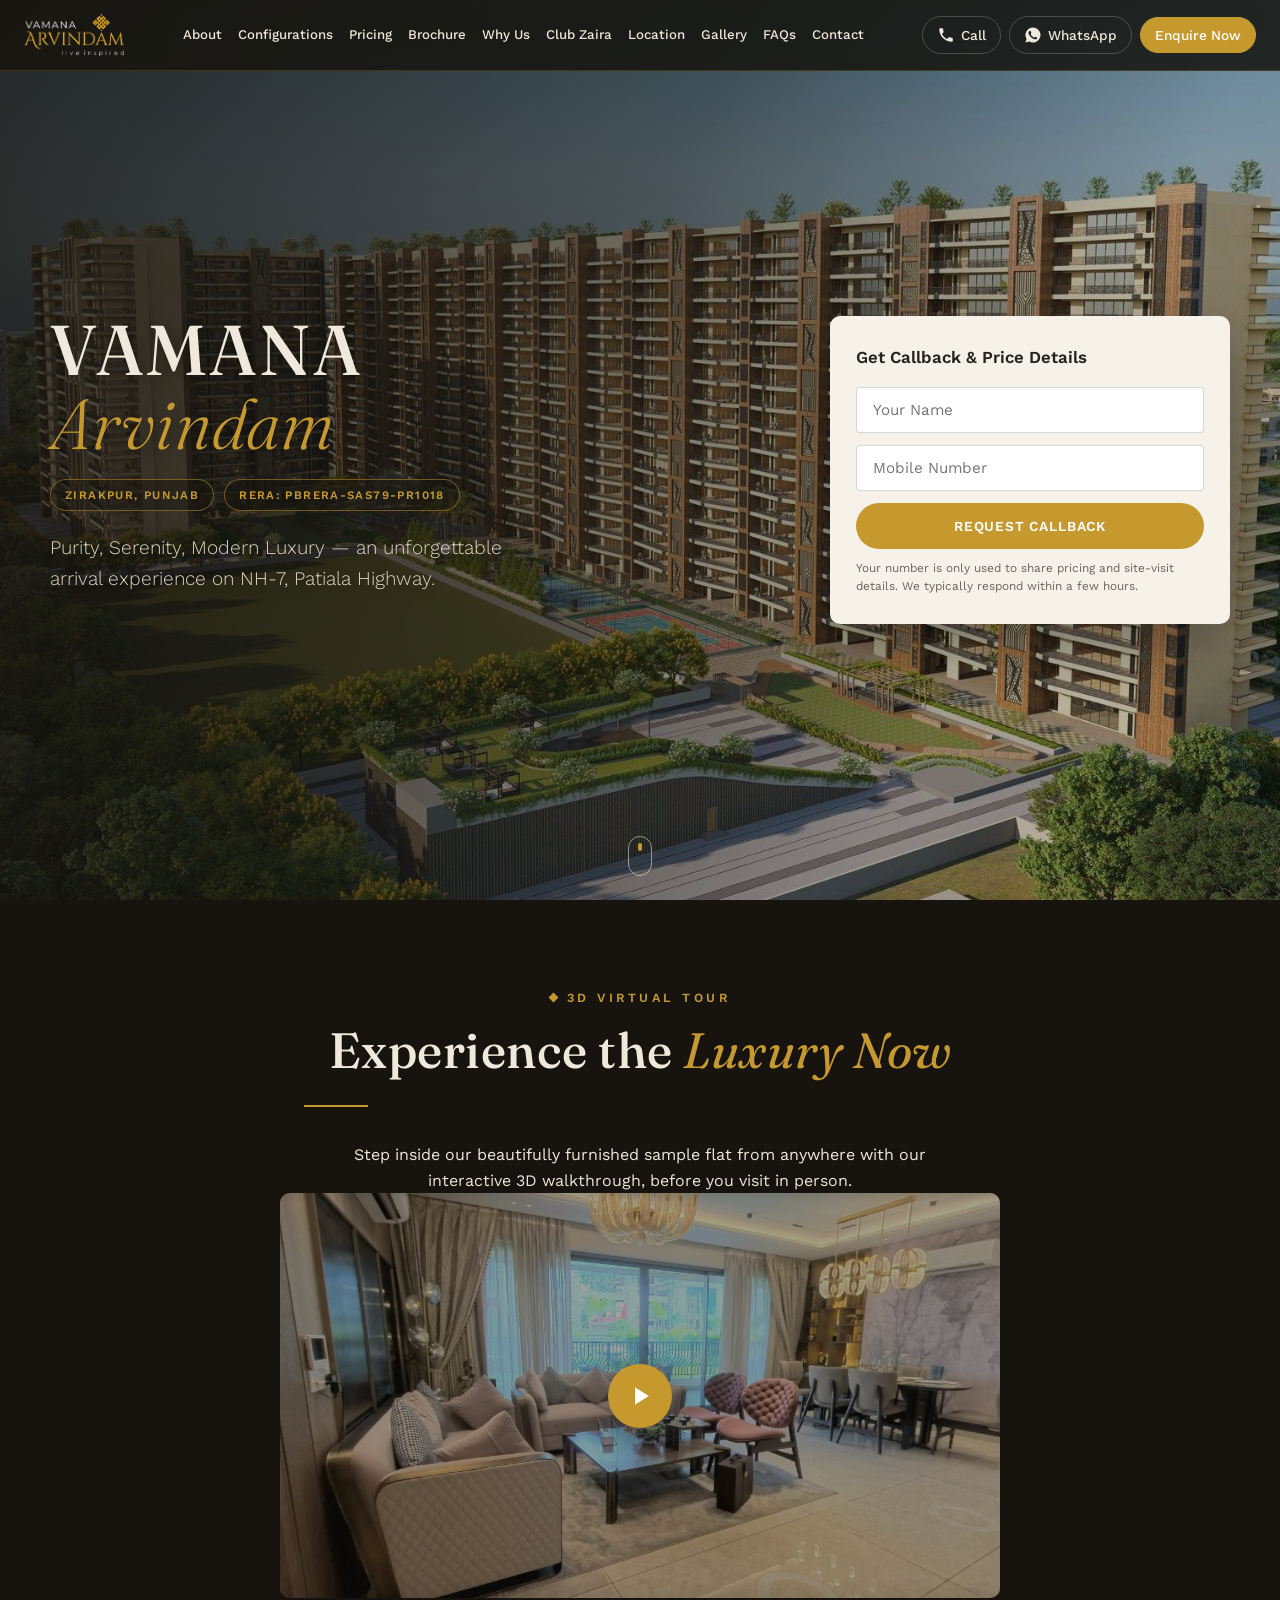
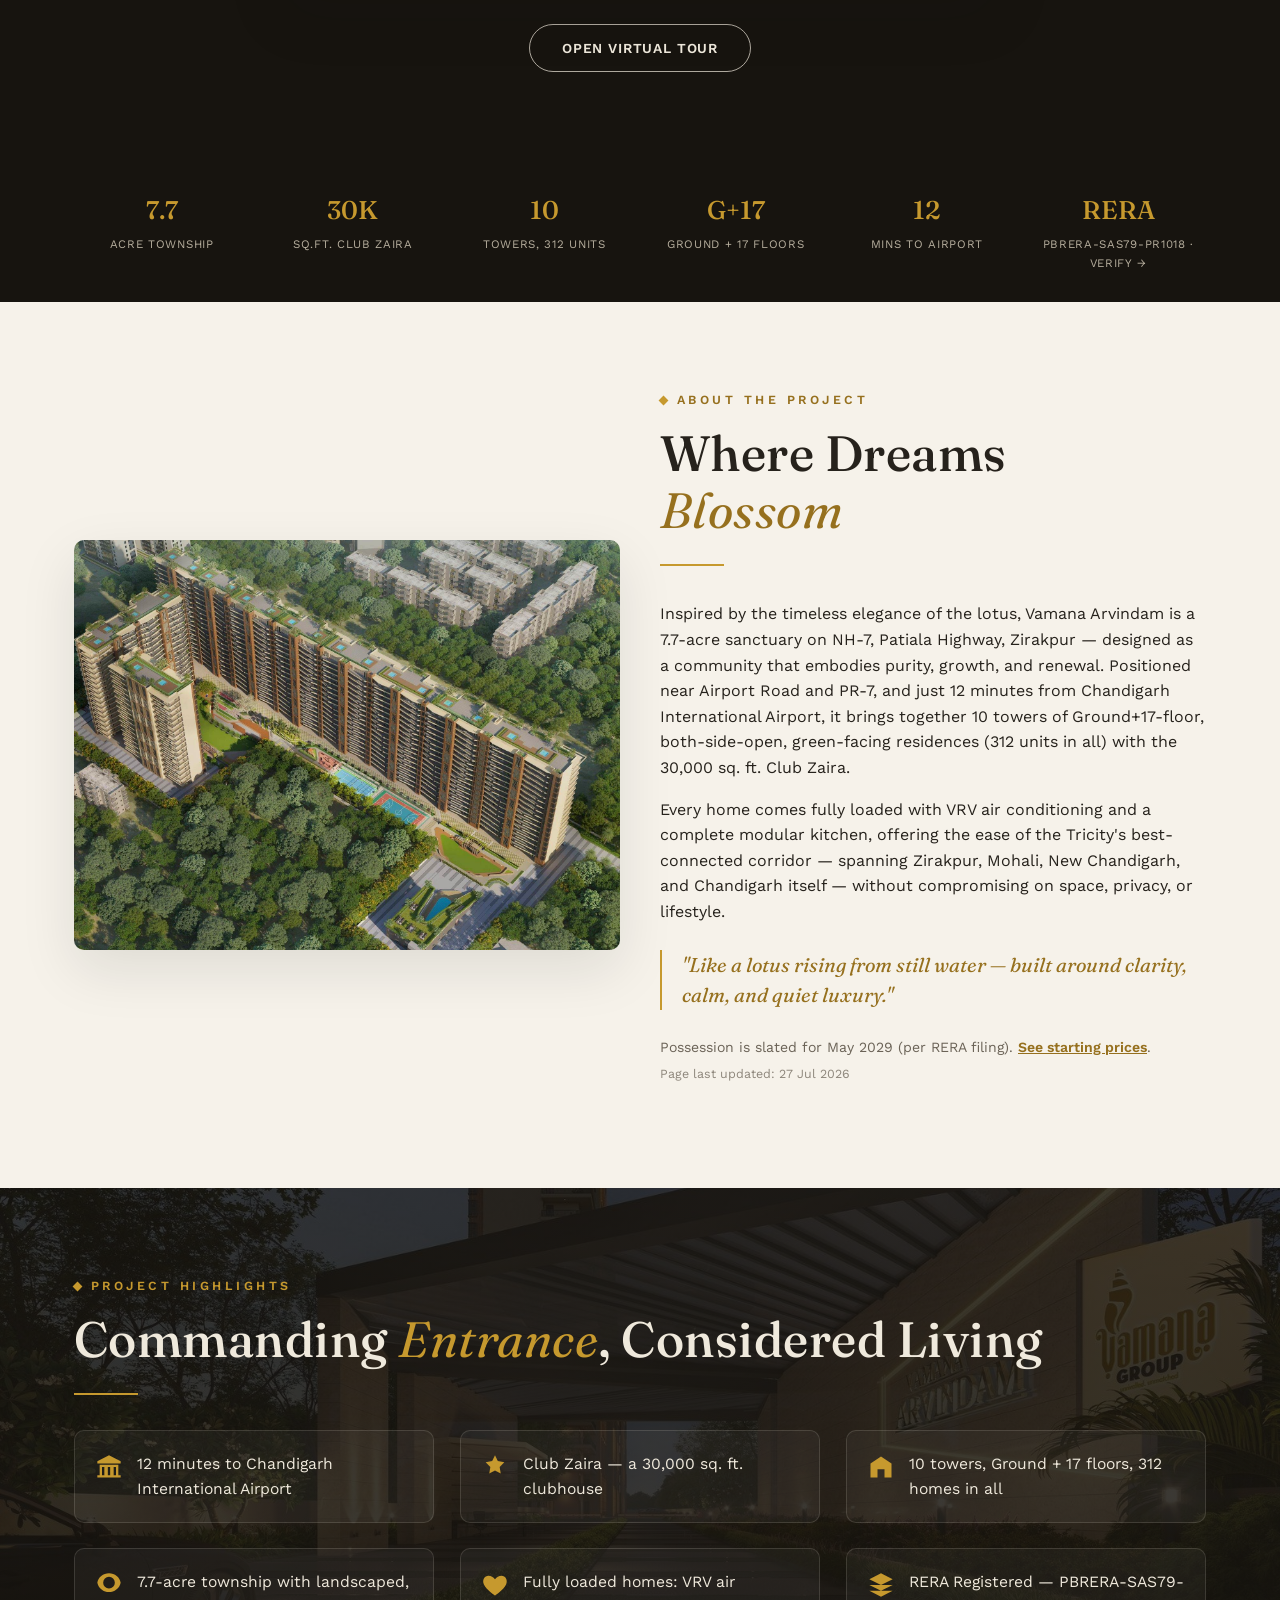
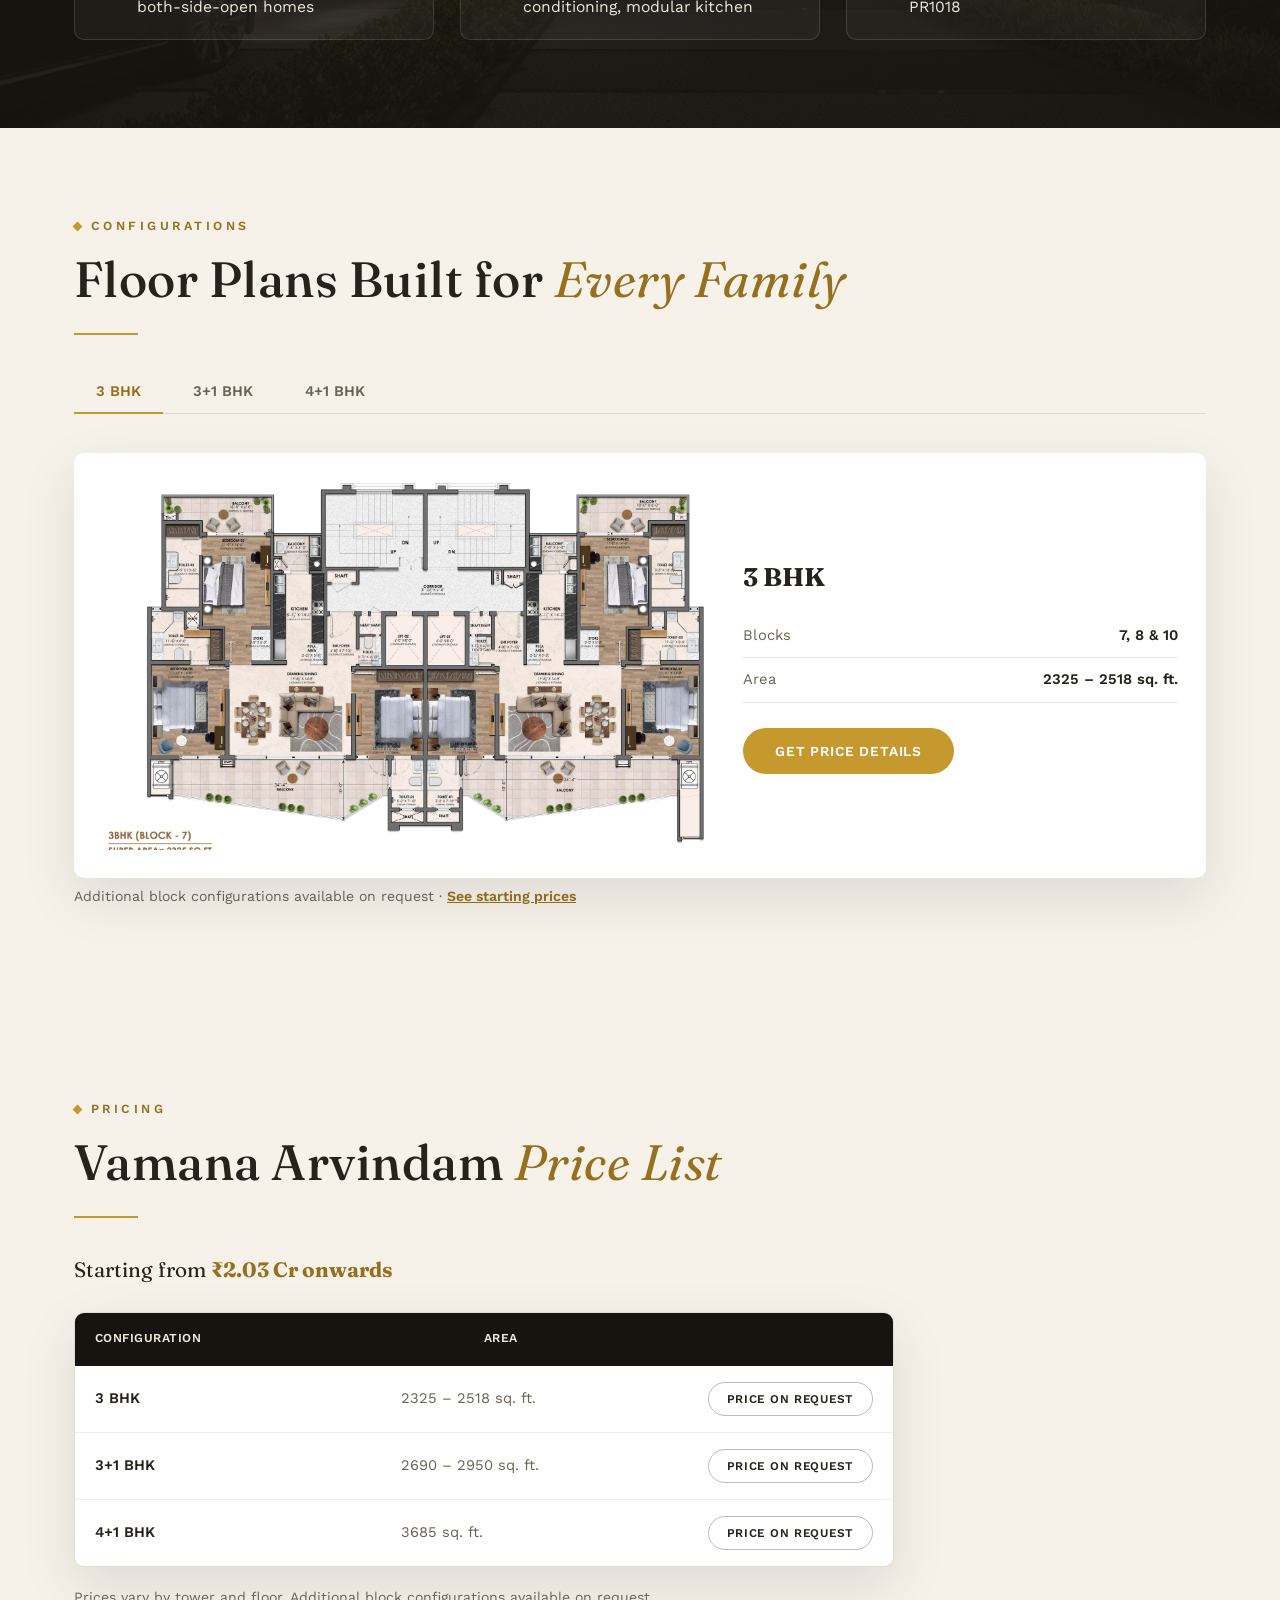
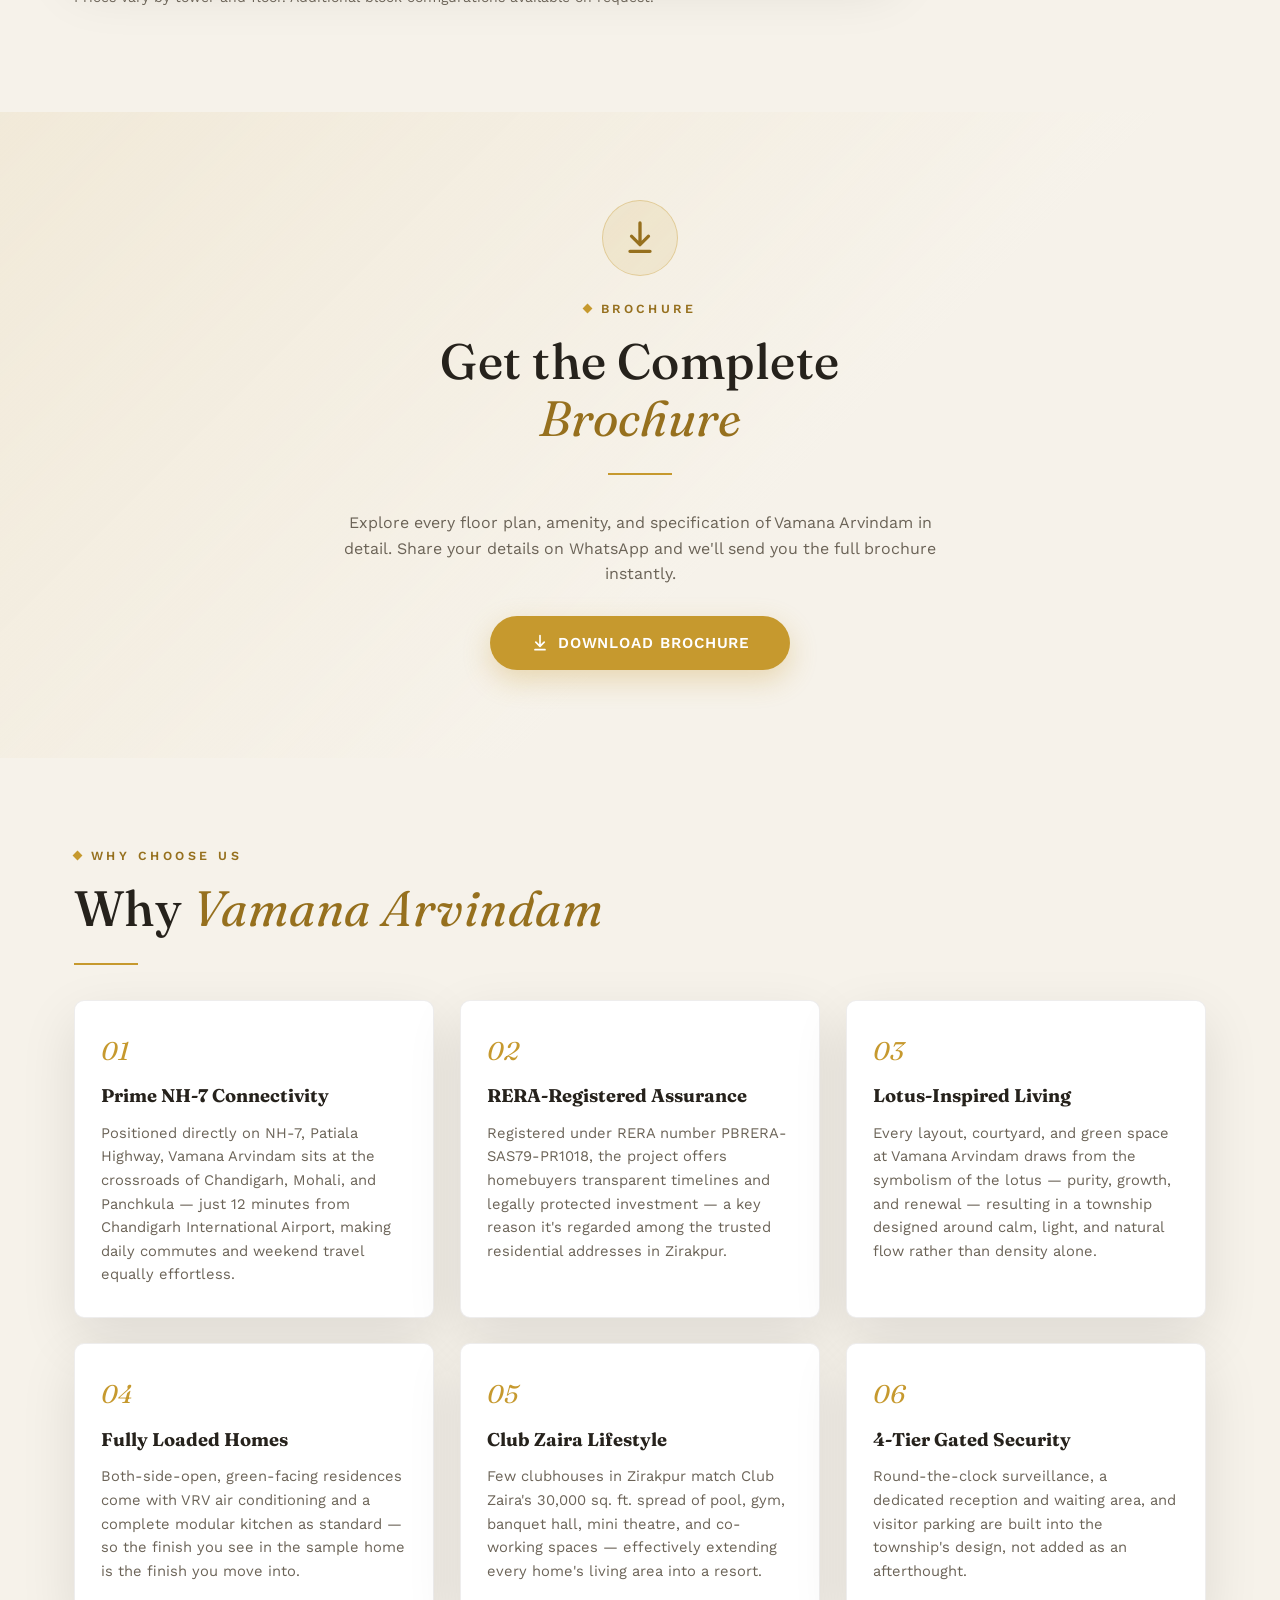
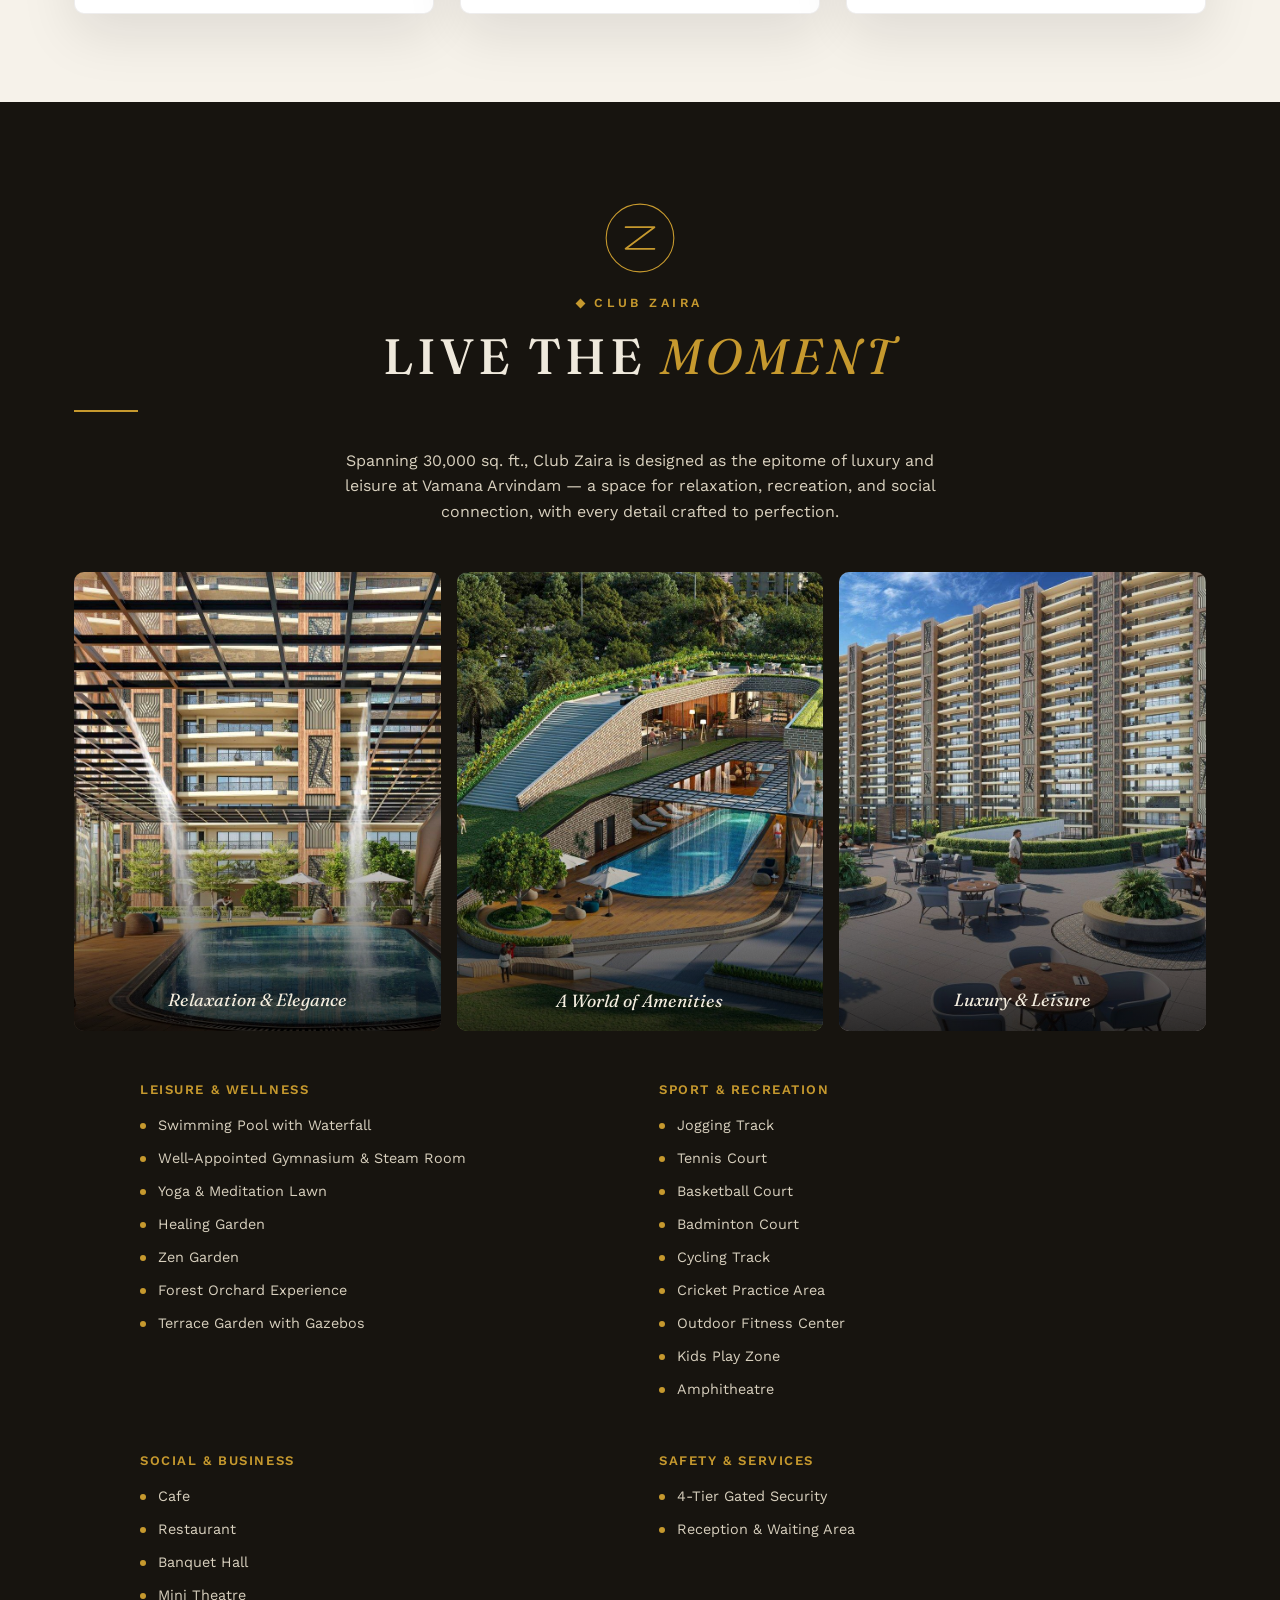
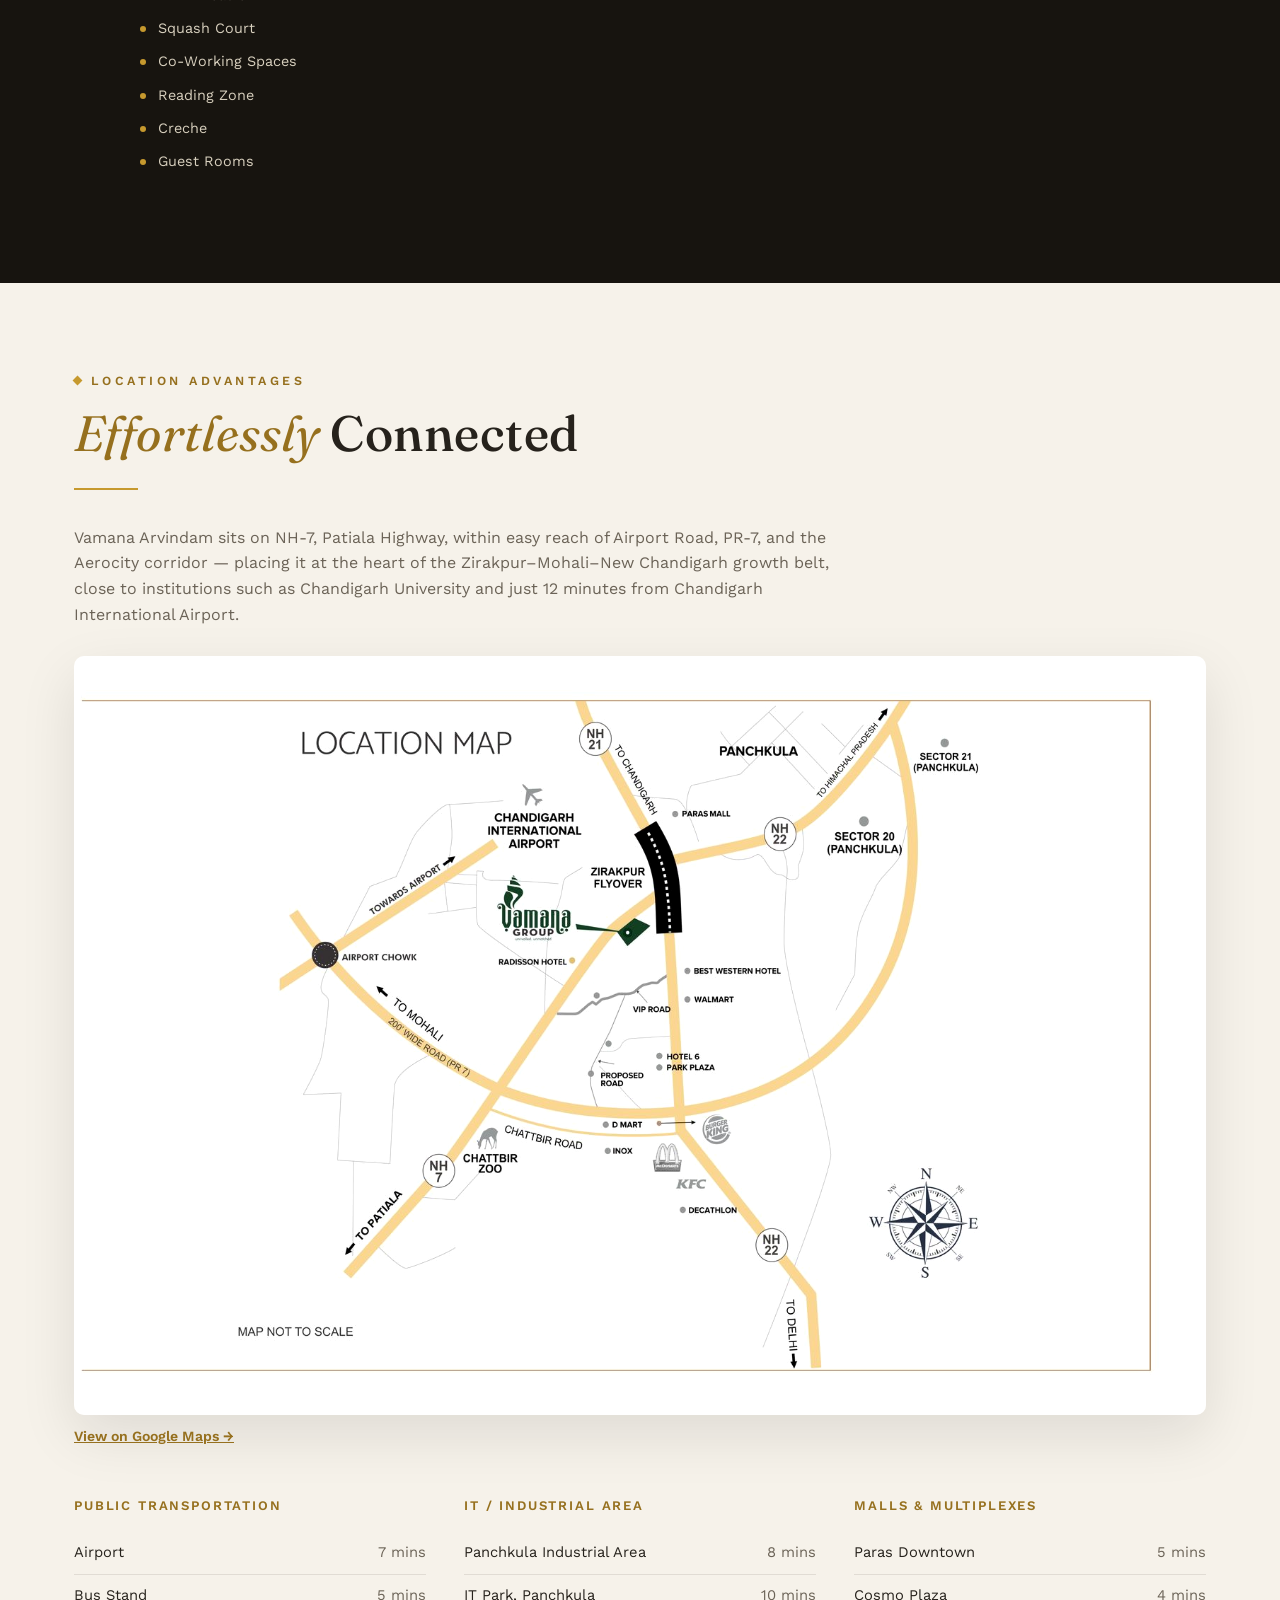
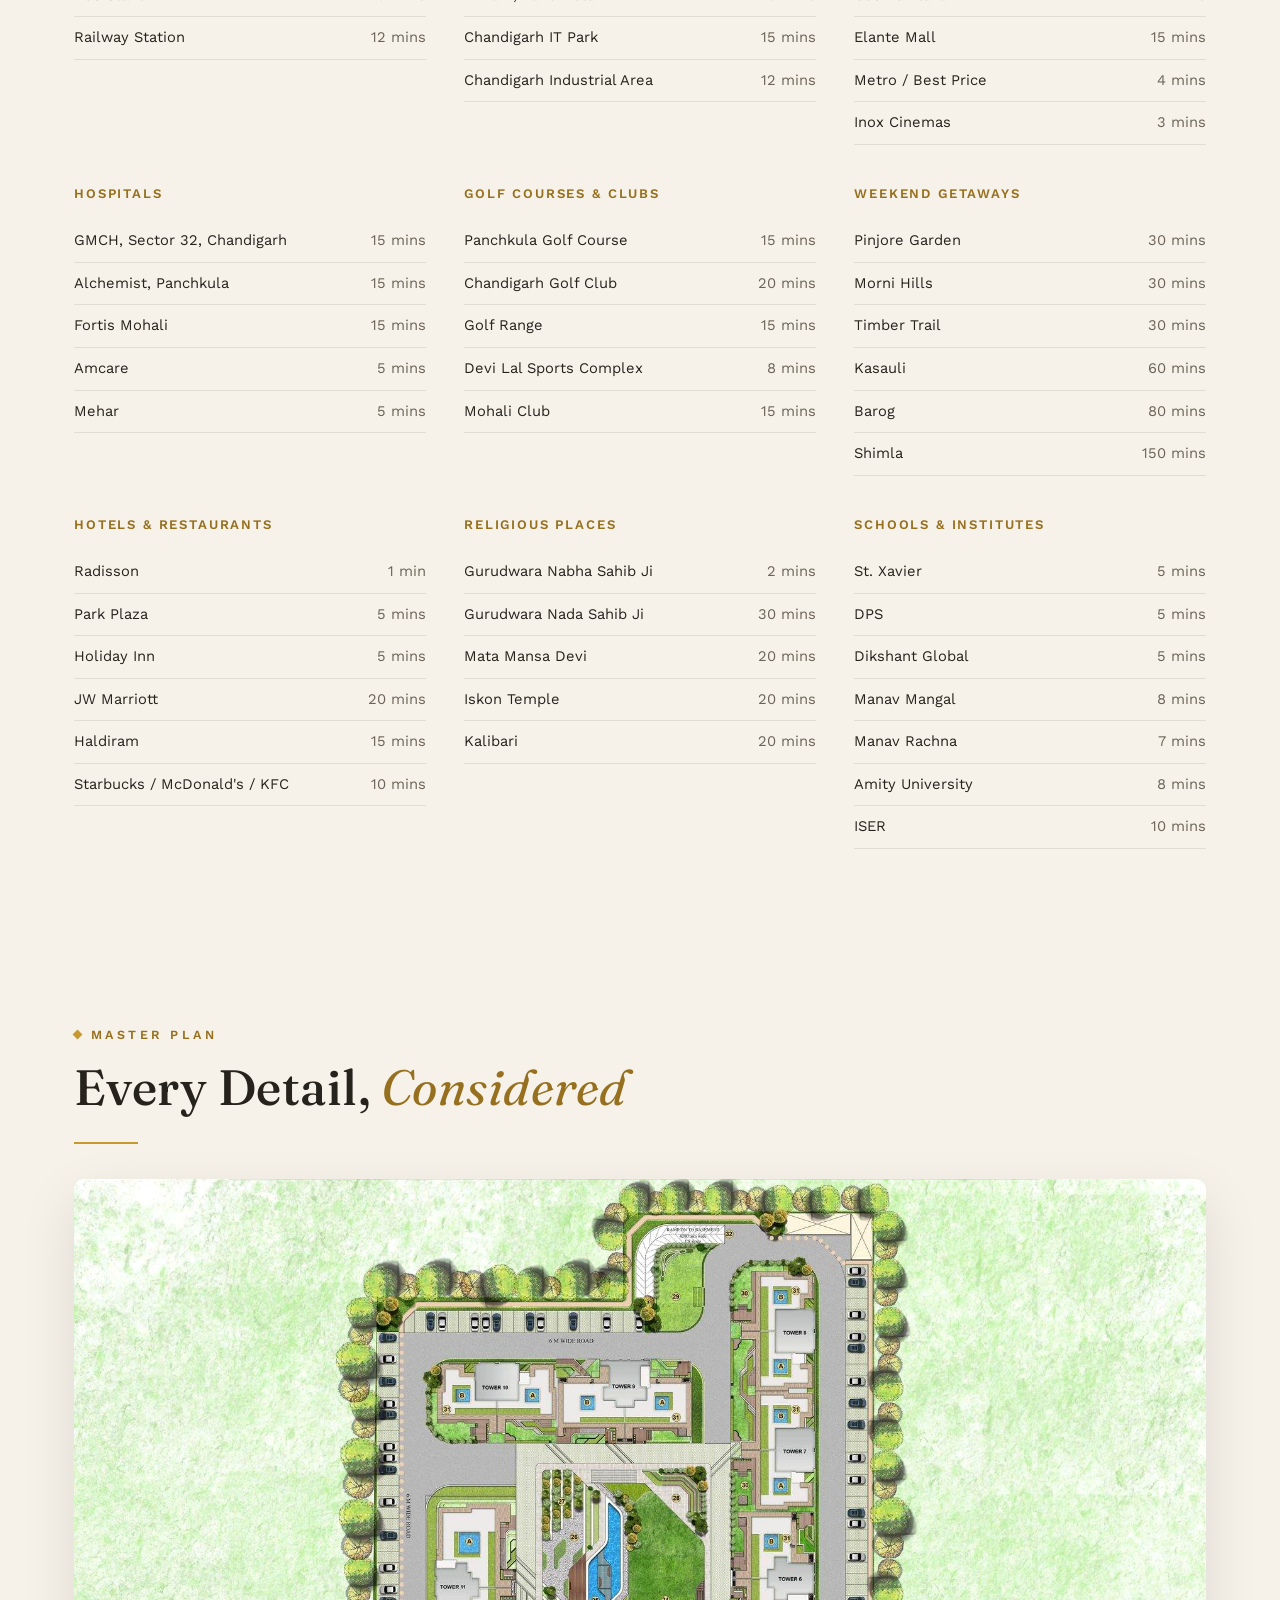
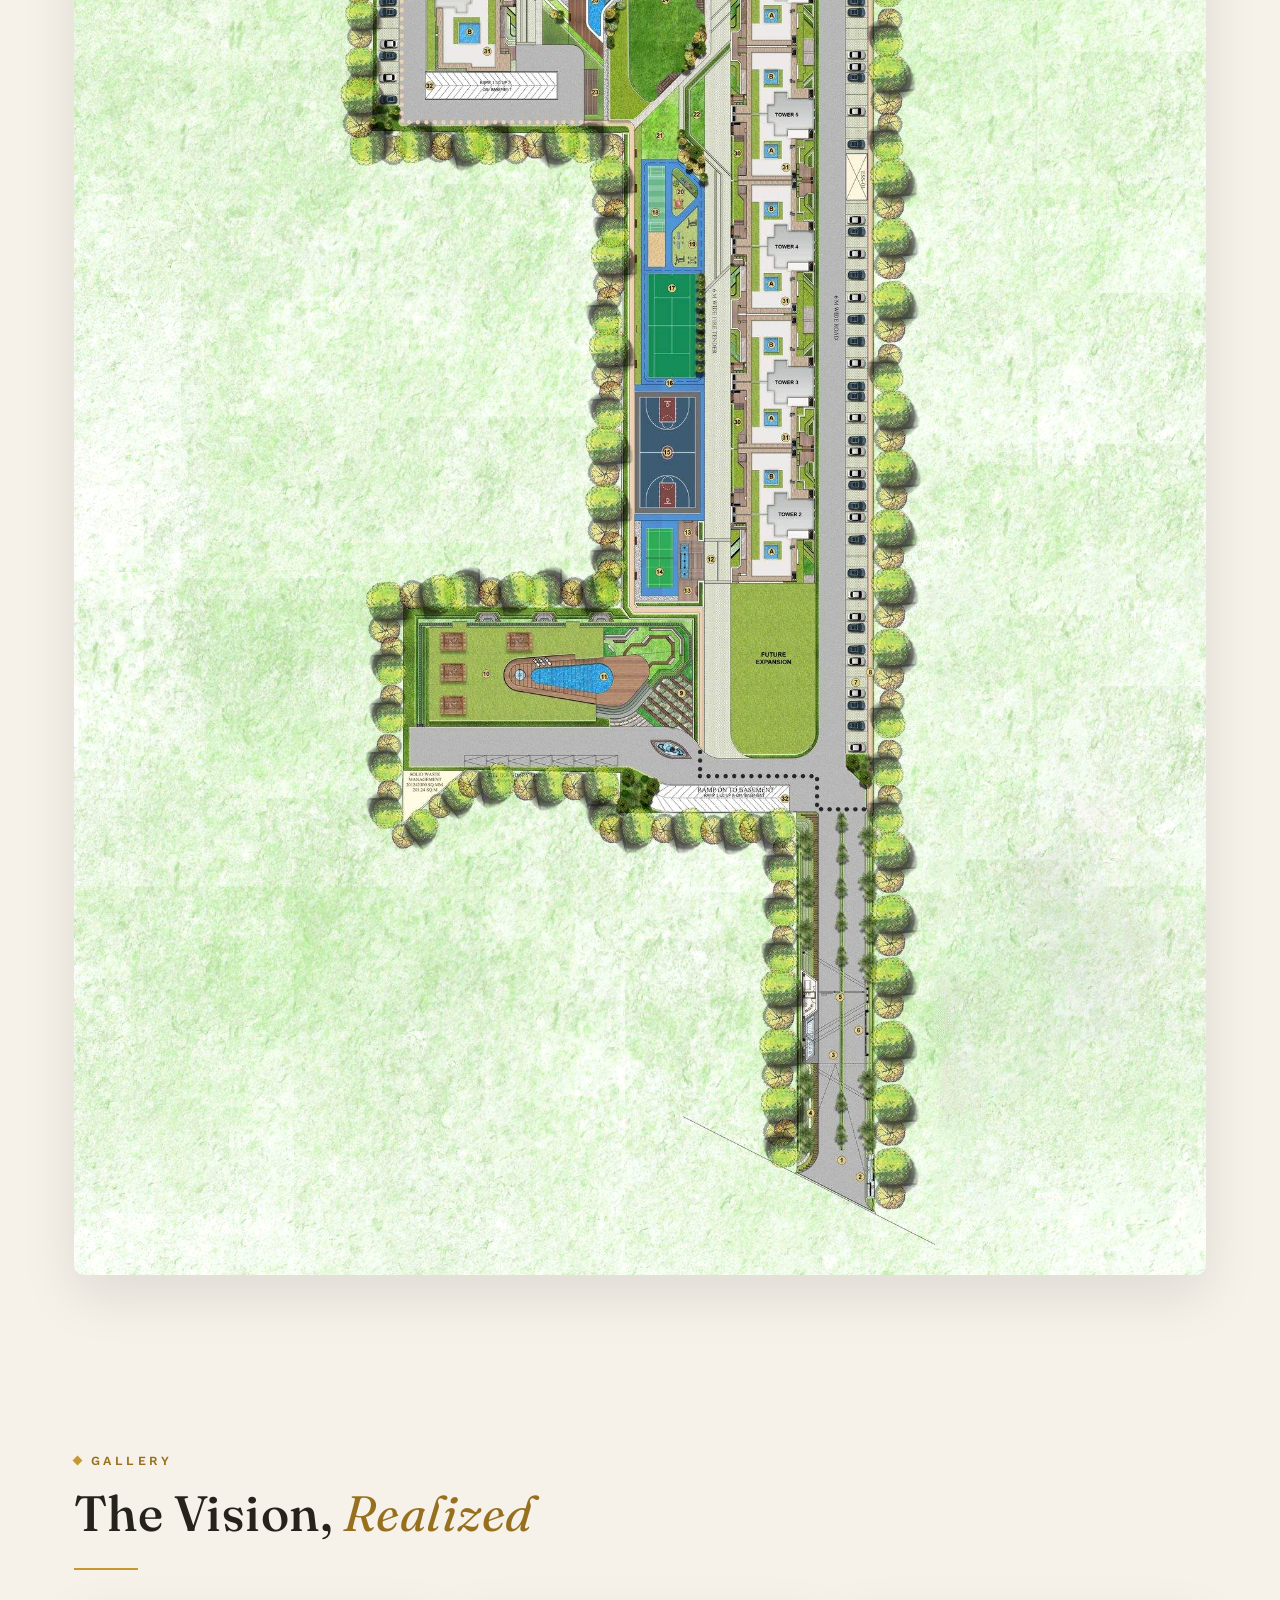
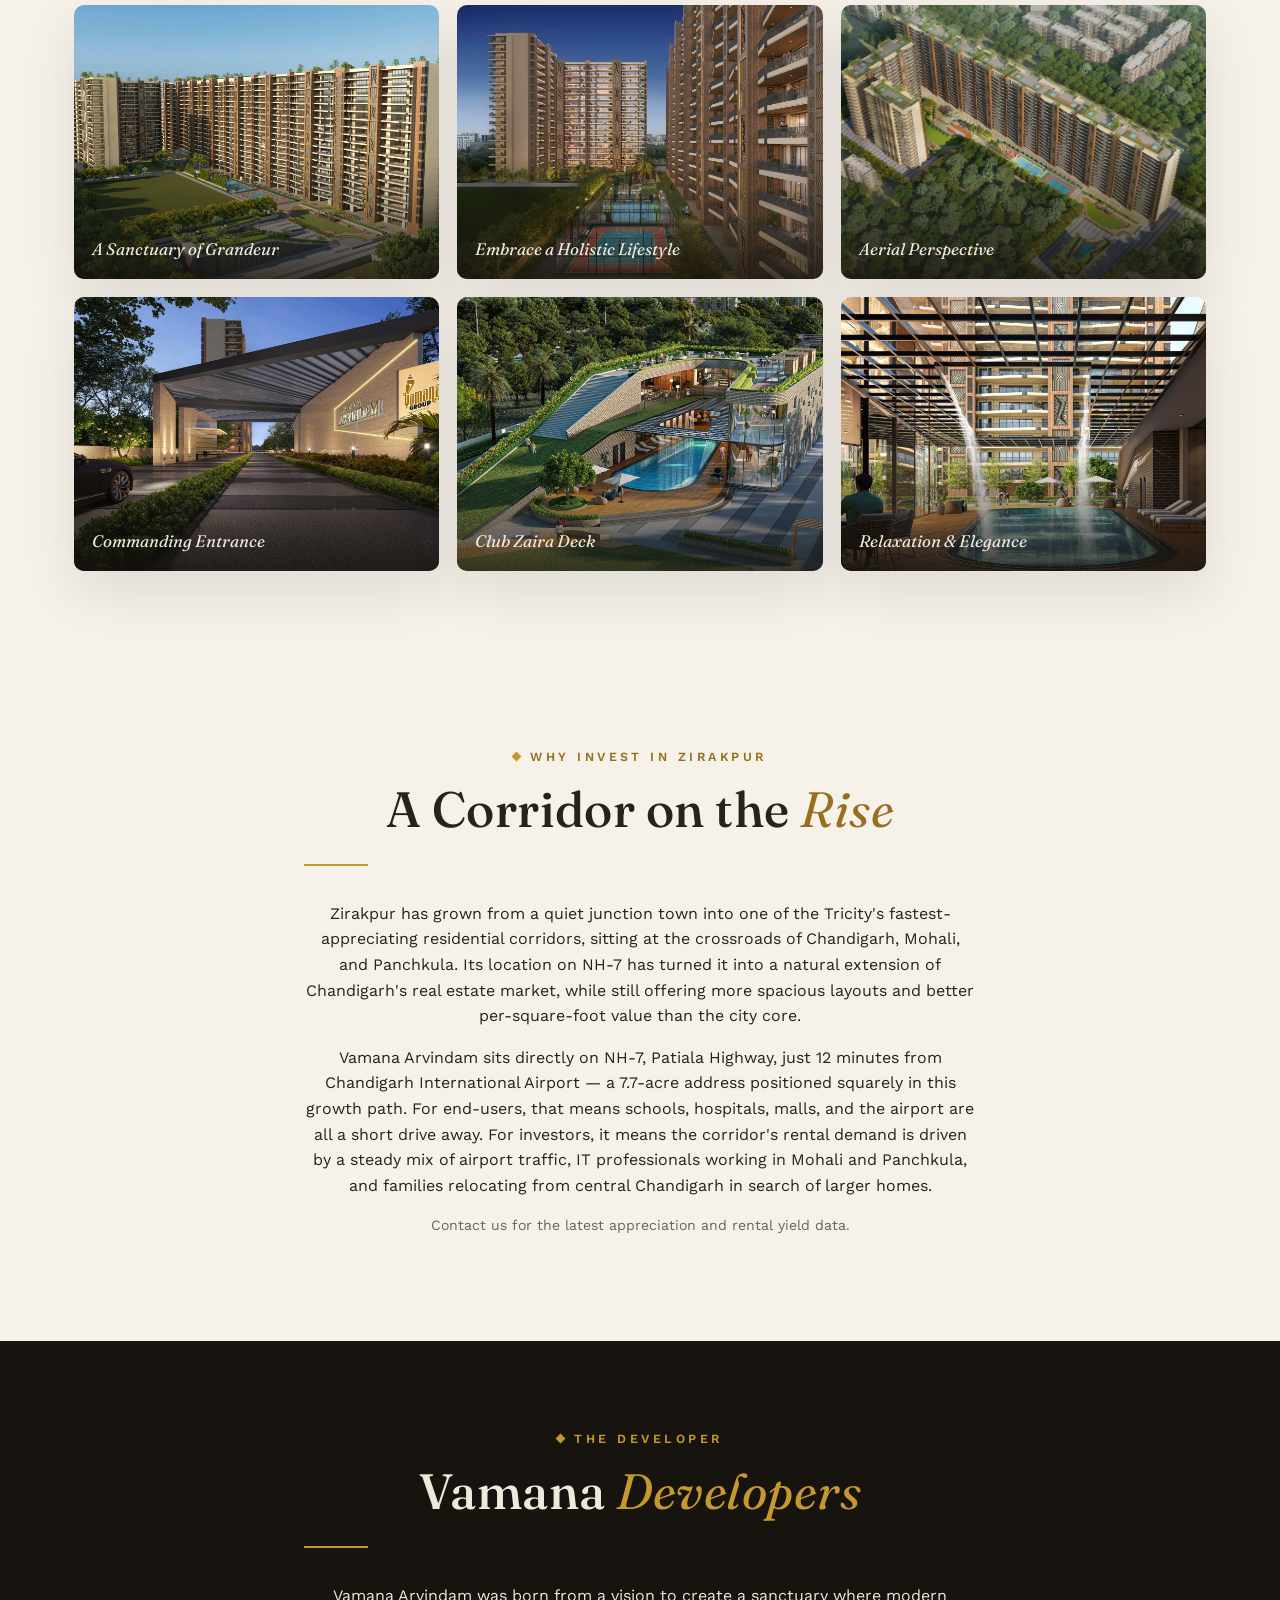
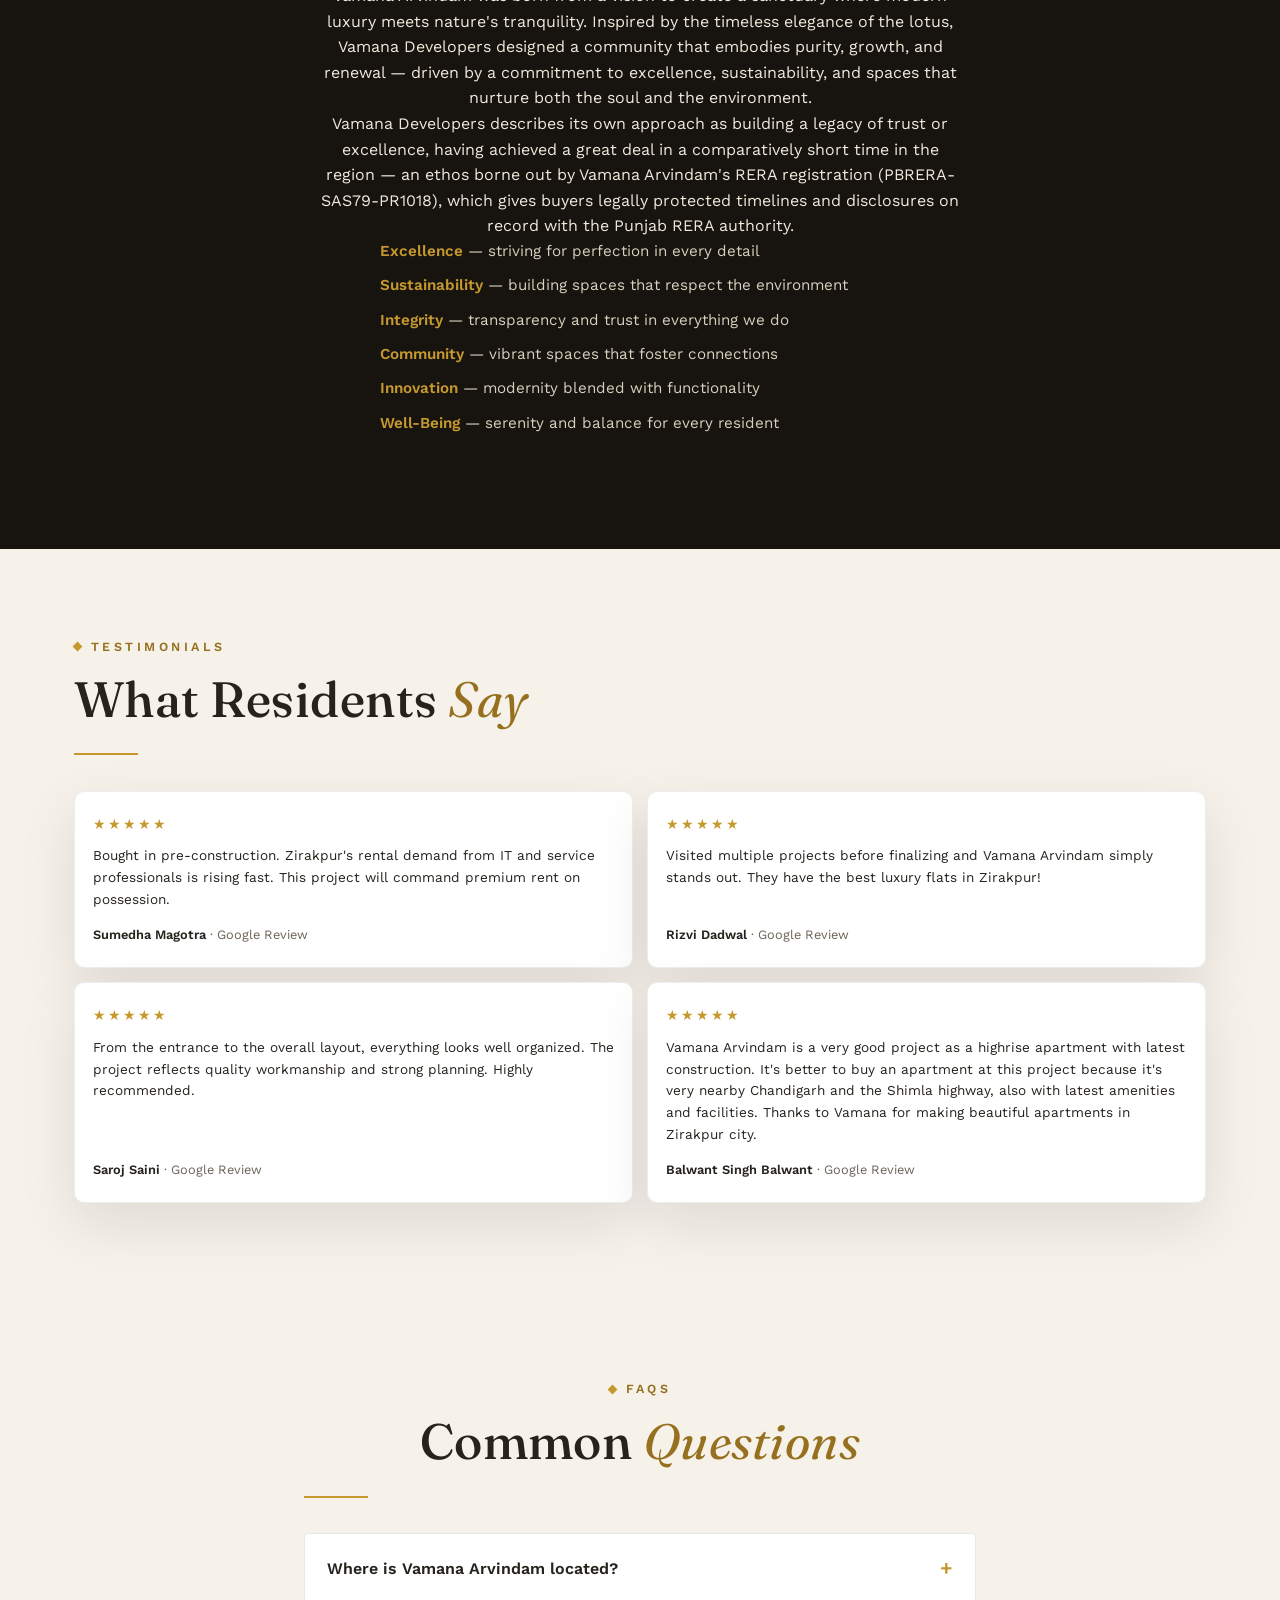
==== commit 468a5b3d: "Add files via upload" ====
--- a/vamanaarvindamzirakpur.com/index.html
+++ b/vamanaarvindamzirakpur.com/index.html
@@ -1,6 +1,13 @@
 <!DOCTYPE html>
 <html lang="en">
 <head>
+<!-- Google Tag Manager -->
+<script>(function(w,d,s,l,i){w[l]=w[l]||[];w[l].push({'gtm.start':
+new Date().getTime(),event:'gtm.js'});var f=d.getElementsByTagName(s)[0],
+j=d.createElement(s),dl=l!='dataLayer'?'&l='+l:'';j.async=true;j.src=
+'https://www.googletagmanager.com/gtm.js?id='+i+dl;f.parentNode.insertBefore(j,f);
+})(window,document,'script','dataLayer','GTM-NSVQ8TC4');</script>
+<!-- End Google Tag Manager -->
 <meta charset="UTF-8">
 <meta name="viewport" content="width=device-width, initial-scale=1.0">
 <title>Vamana Arvindam Zirakpur | Luxury 3-4 BHK Flats Near Airport</title>
@@ -169,6 +176,10 @@
 </script>
 </head>
 <body>
+<!-- Google Tag Manager (noscript) -->
+<noscript><iframe src="https://www.googletagmanager.com/ns.html?id=GTM-NSVQ8TC4"
+height="0" width="0" style="display:none;visibility:hidden"></iframe></noscript>
+<!-- End Google Tag Manager (noscript) -->
 
 <!-- ============ SKIP LINK ============ -->
 <a href="#main" class="skip-link">Skip to main content</a>
@@ -236,9 +247,29 @@
       </form>
     </div>
 
-    <a href="#about" class="scroll-cue" aria-label="Scroll to explore">
+    <a href="#virtual-tour" class="scroll-cue" aria-label="Scroll to explore">
       <span></span>
     </a>
+  </section>
+
+  <!-- ============ VIRTUAL TOUR ============ -->
+  <section class="section section-dark" id="virtual-tour">
+    <div class="container narrow-copy">
+      <p class="section-eyebrow section-eyebrow-light">3D Virtual Tour</p>
+      <h2 class="section-title section-title-light">Experience the <em>Luxury Now</em></h2>
+      <div class="gold-rule gold-rule-light"></div>
+      <p class="light-copy">Step inside our beautifully furnished sample flat from anywhere with our interactive 3D walkthrough, before you visit in person.</p>
+    </div>
+    <div class="container">
+      <div class="virtual-tour-card">
+        <button type="button" class="virtual-tour-thumb" style="background-image:url('images/optimized/virtual-tour-sample-flat.jpg')" data-action="tour-fullscreen" aria-label="Open 3D virtual tour">
+          <span class="tour-gate-play" aria-hidden="true">
+            <svg viewBox="0 0 24 24" width="30" height="30"><path fill="currentColor" d="M8 5v14l11-7z"/></svg>
+          </span>
+        </button>
+        <button type="button" class="btn btn-outline-light" data-action="tour-fullscreen">Open Virtual Tour</button>
+      </div>
+    </div>
   </section>
 
   <!-- ============ QUICK FACTS ============ -->
@@ -267,26 +298,6 @@
         <p>Every home comes fully loaded with VRV air conditioning and a complete modular kitchen, offering the ease of the Tricity's best-connected corridor — spanning Zirakpur, Mohali, New Chandigarh, and Chandigarh itself — without compromising on space, privacy, or lifestyle.</p>
         <p class="pull-quote">"Like a lotus rising from still water — built around clarity, calm, and quiet luxury."</p>
         <p class="note-line">Possession is slated for May 2029 (per RERA filing). <a href="#pricing">See starting prices</a>. <span class="last-updated">Page last updated: 27 Jul 2026</span></p>
-      </div>
-    </div>
-  </section>
-
-  <!-- ============ VIRTUAL TOUR ============ -->
-  <section class="section section-dark" id="virtual-tour">
-    <div class="container narrow-copy">
-      <p class="section-eyebrow section-eyebrow-light">3D Virtual Tour</p>
-      <h2 class="section-title section-title-light">Experience the <em>Luxury Now</em></h2>
-      <div class="gold-rule gold-rule-light"></div>
-      <p class="light-copy">Step inside our beautifully furnished sample flat from anywhere with our interactive 3D walkthrough, before you visit in person.</p>
-    </div>
-    <div class="container">
-      <div class="virtual-tour-card">
-        <button type="button" class="virtual-tour-thumb" style="background-image:url('images/optimized/virtual-tour-sample-flat.jpg')" data-action="tour-fullscreen" aria-label="Open 3D virtual tour">
-          <span class="tour-gate-play" aria-hidden="true">
-            <svg viewBox="0 0 24 24" width="30" height="30"><path fill="currentColor" d="M8 5v14l11-7z"/></svg>
-          </span>
-        </button>
-        <button type="button" class="btn btn-outline-light" data-action="tour-fullscreen">Open Virtual Tour</button>
       </div>
     </div>
   </section>
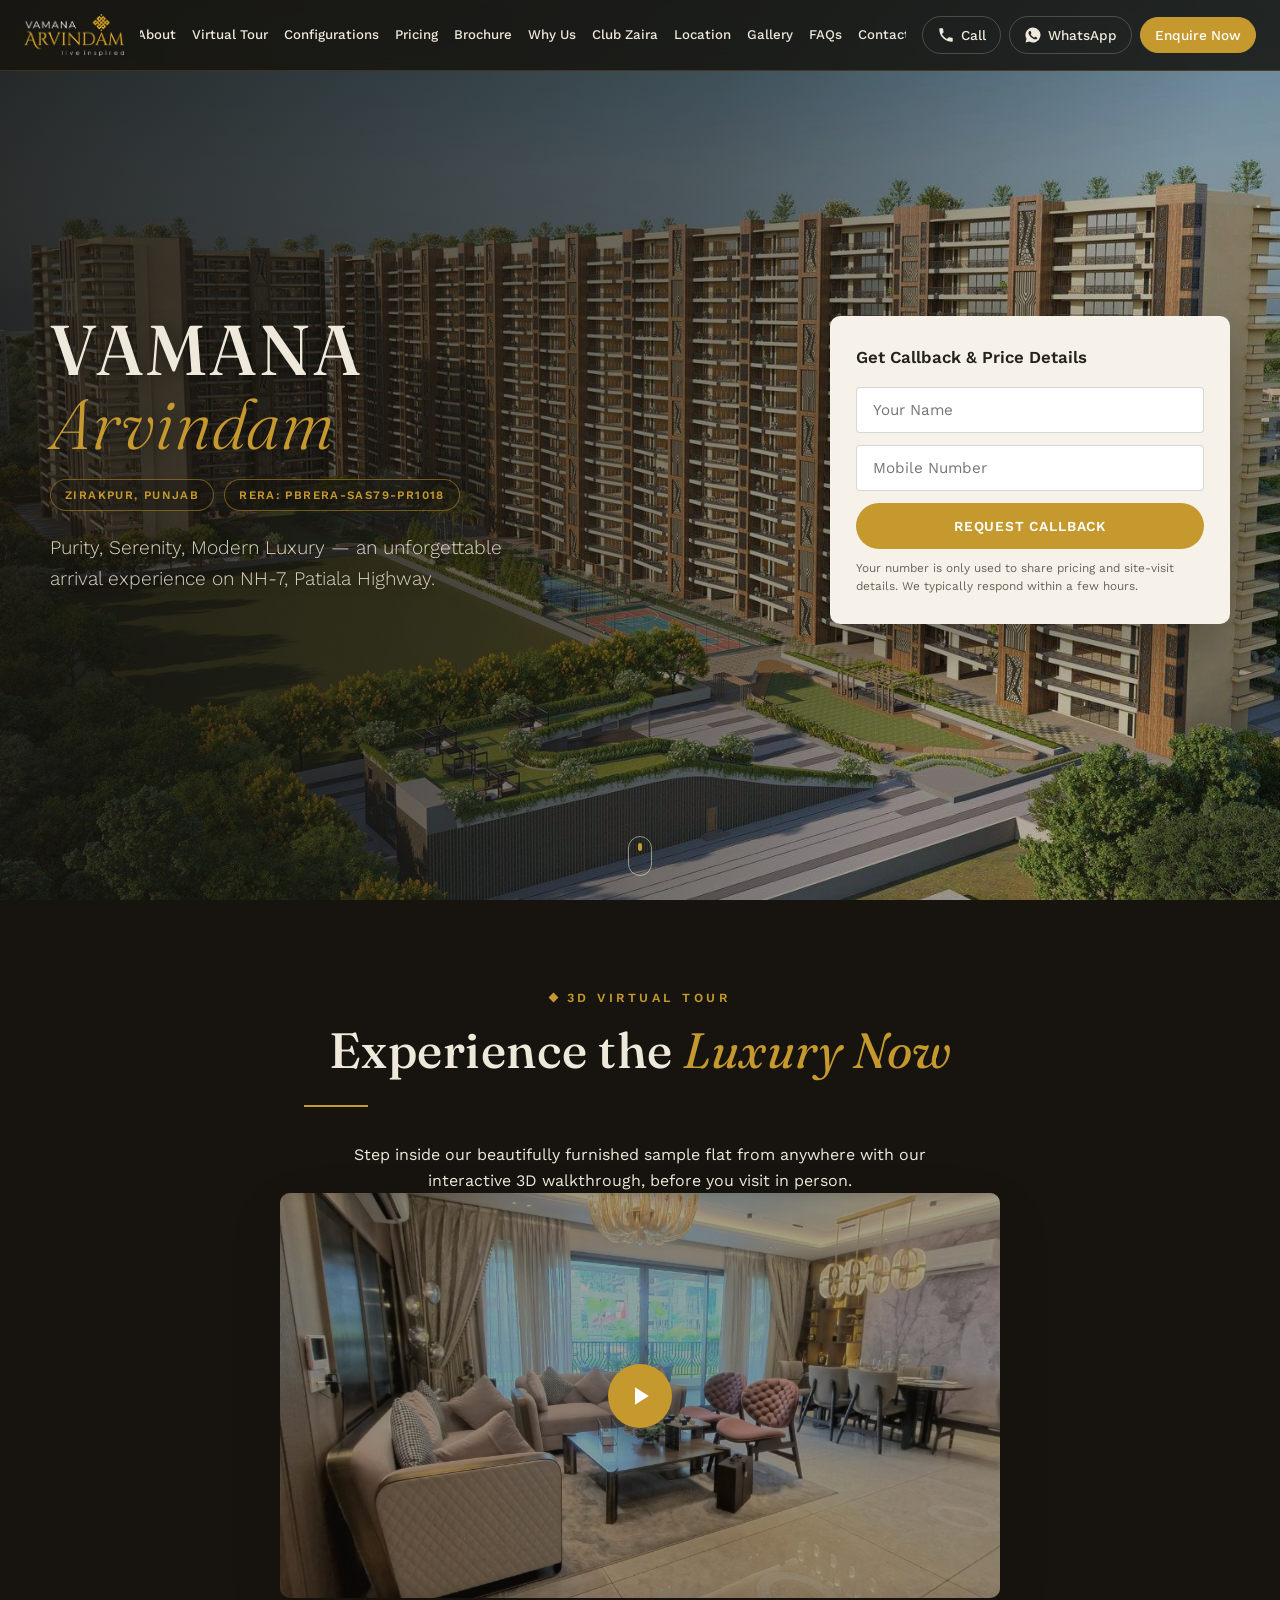
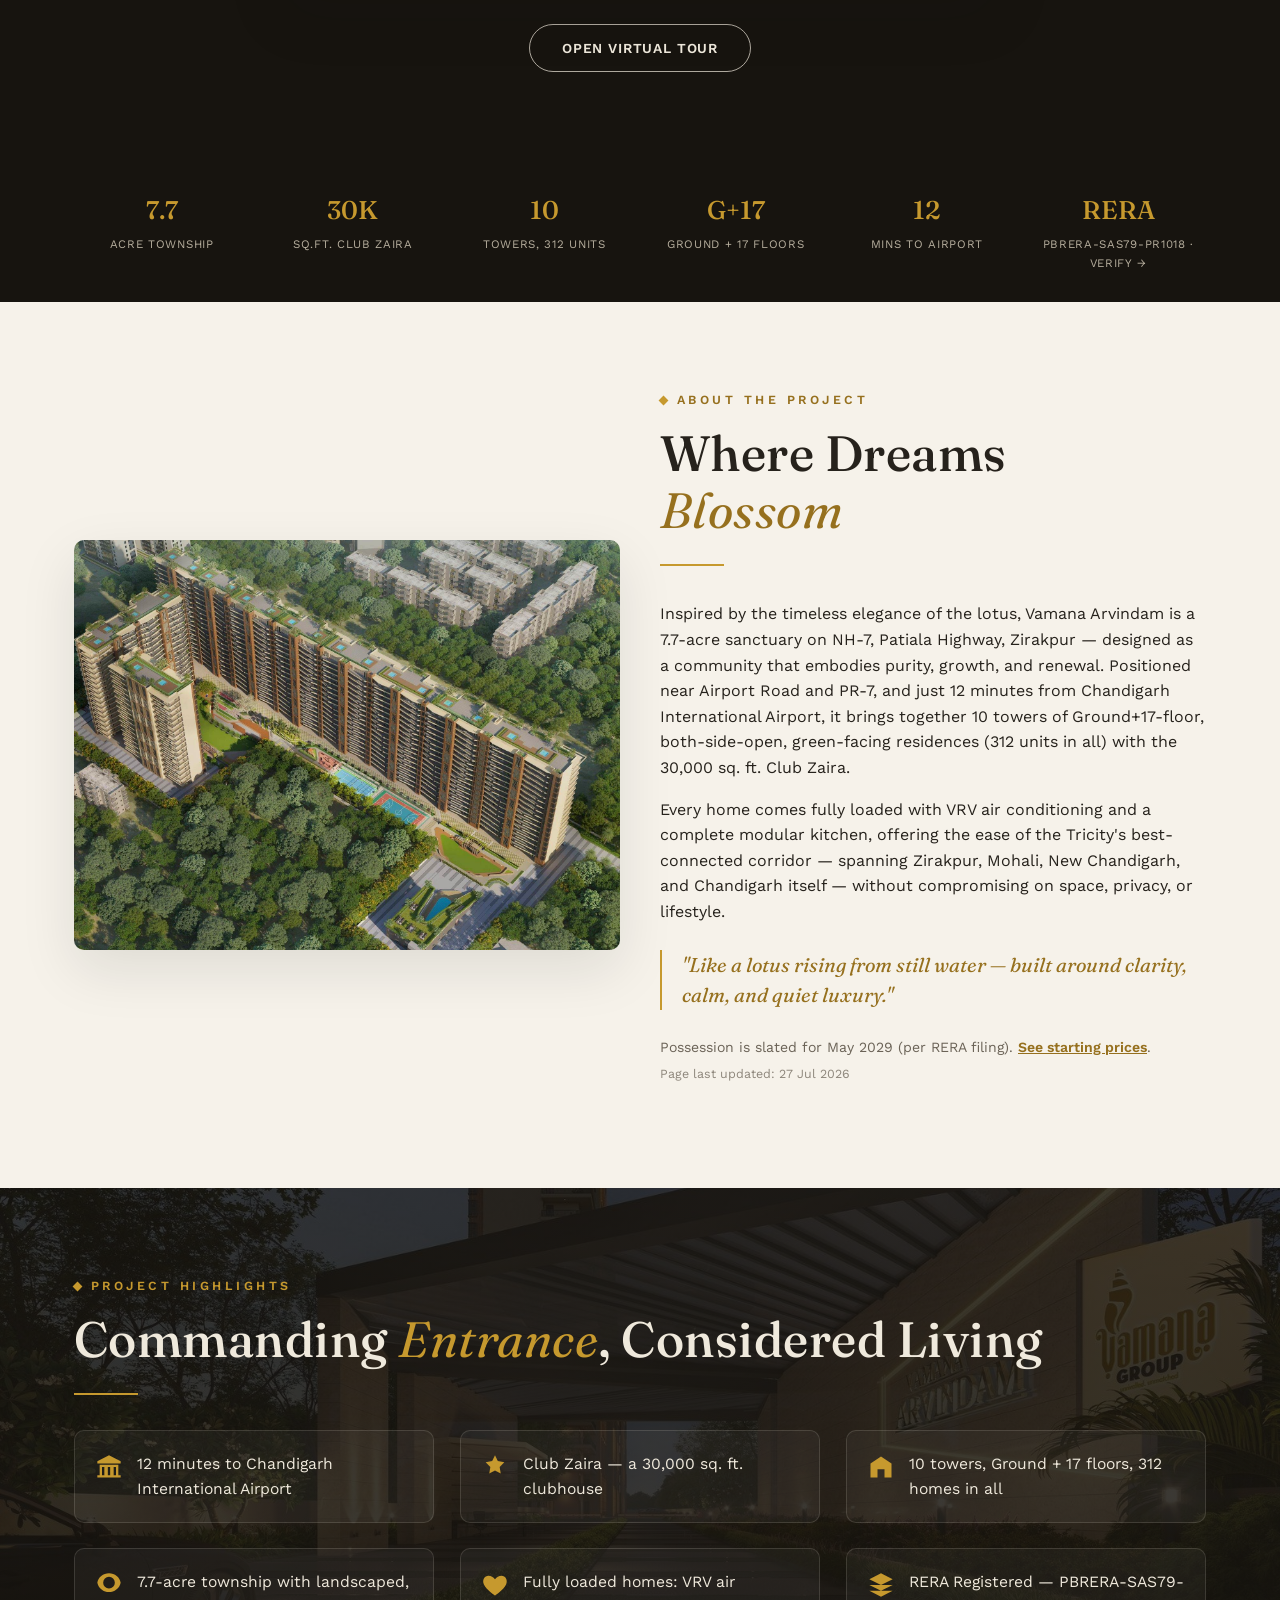
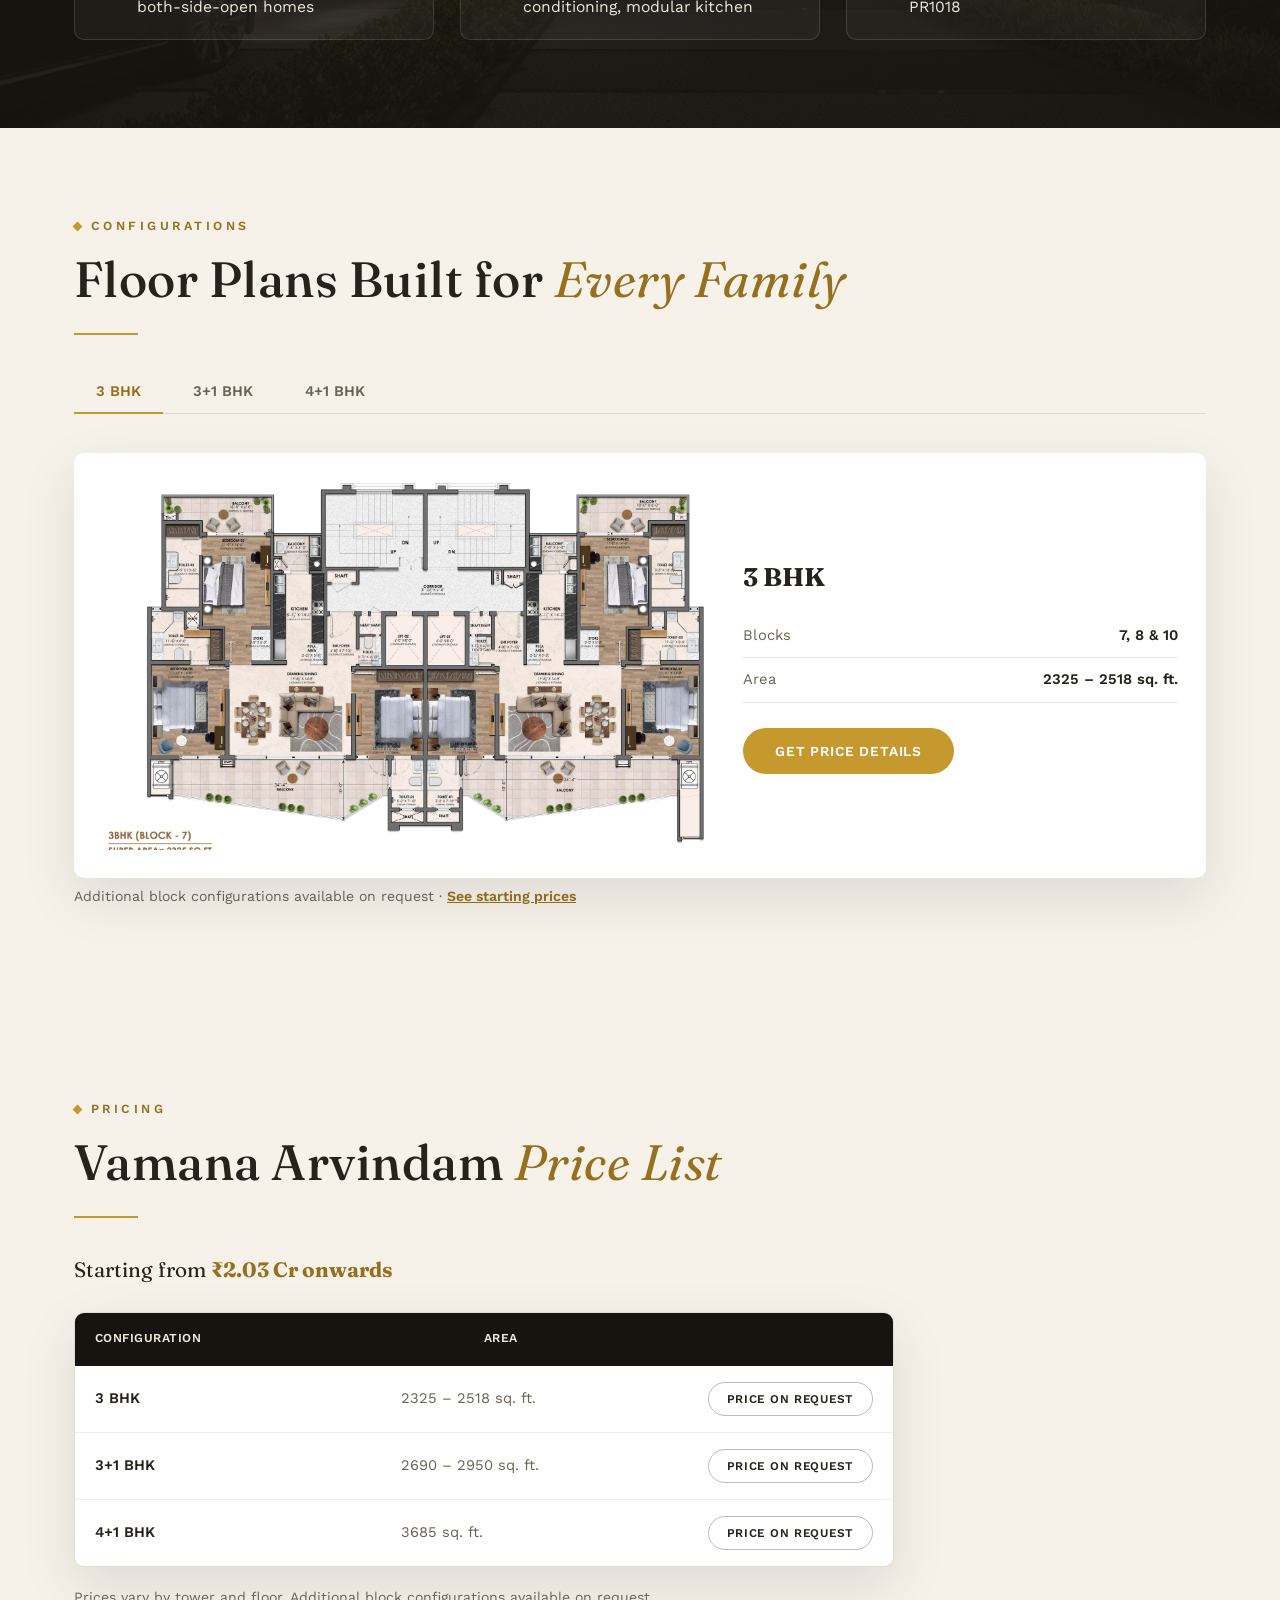
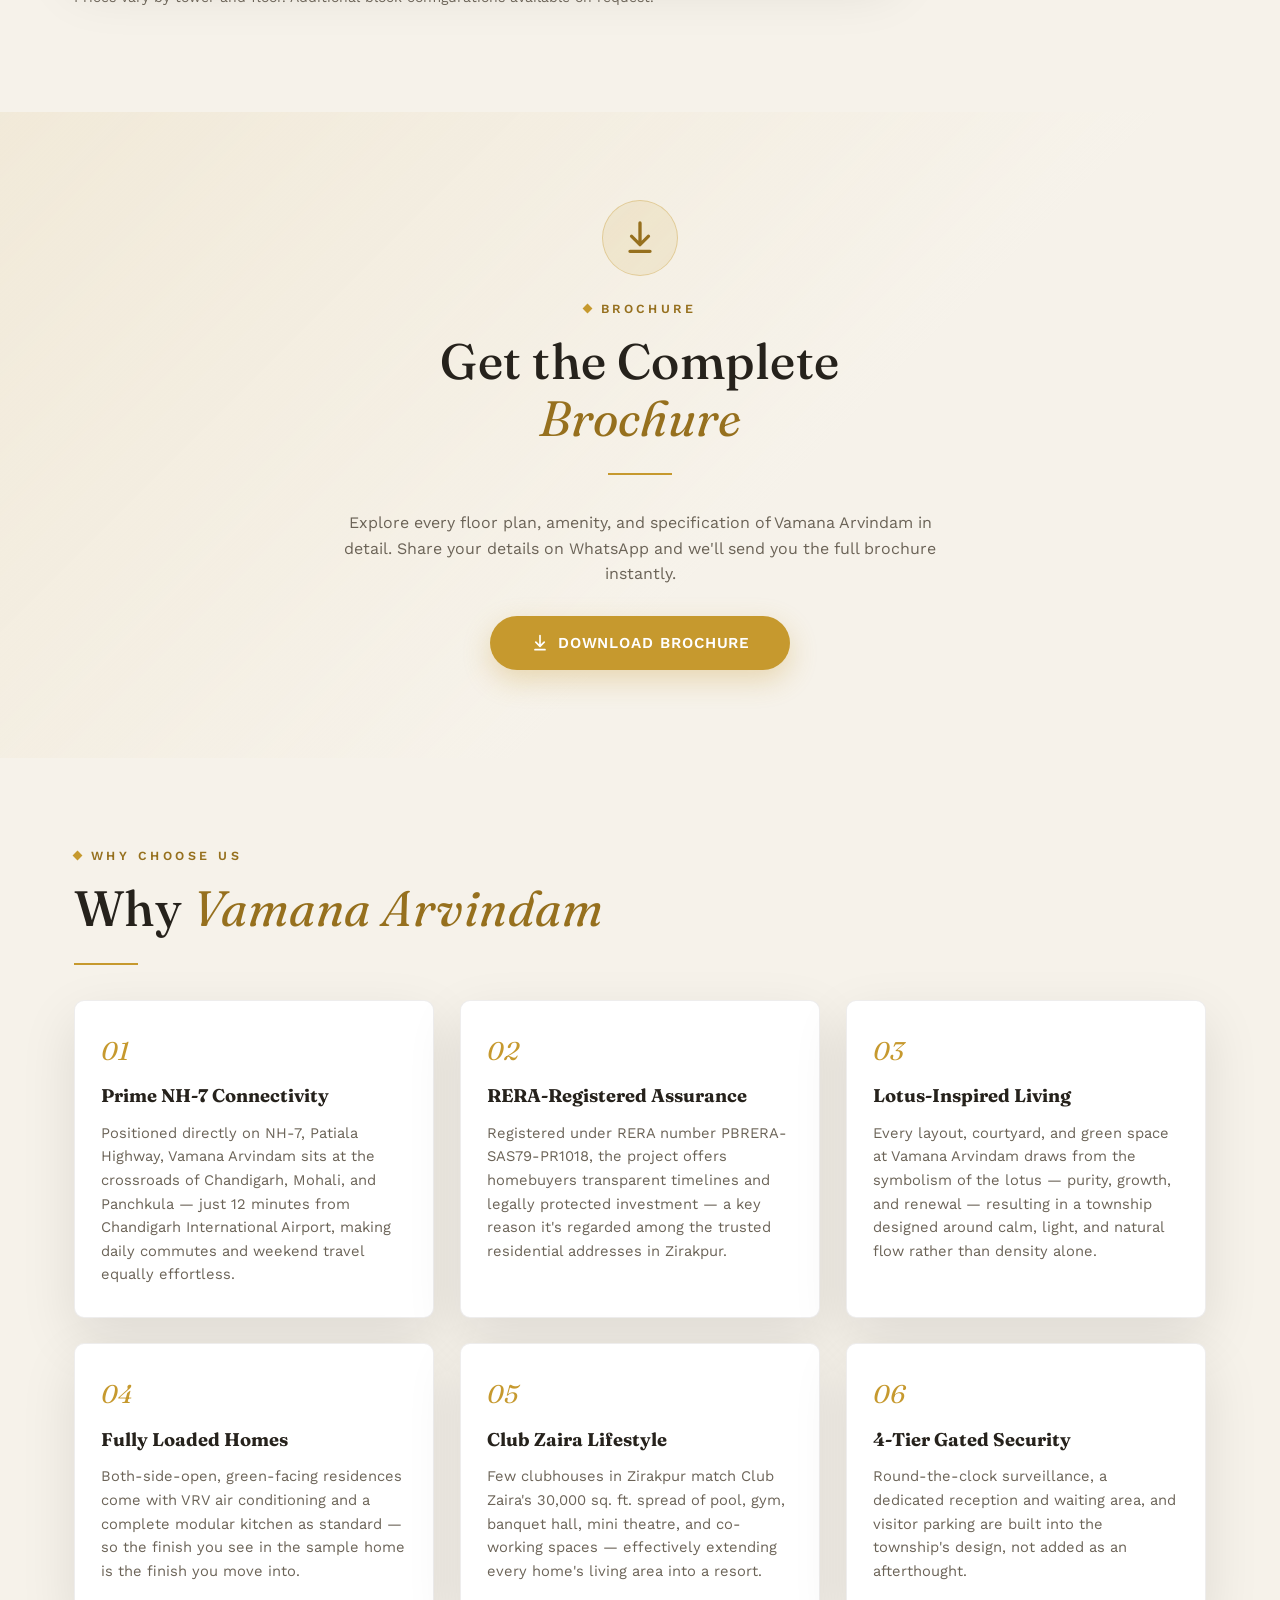
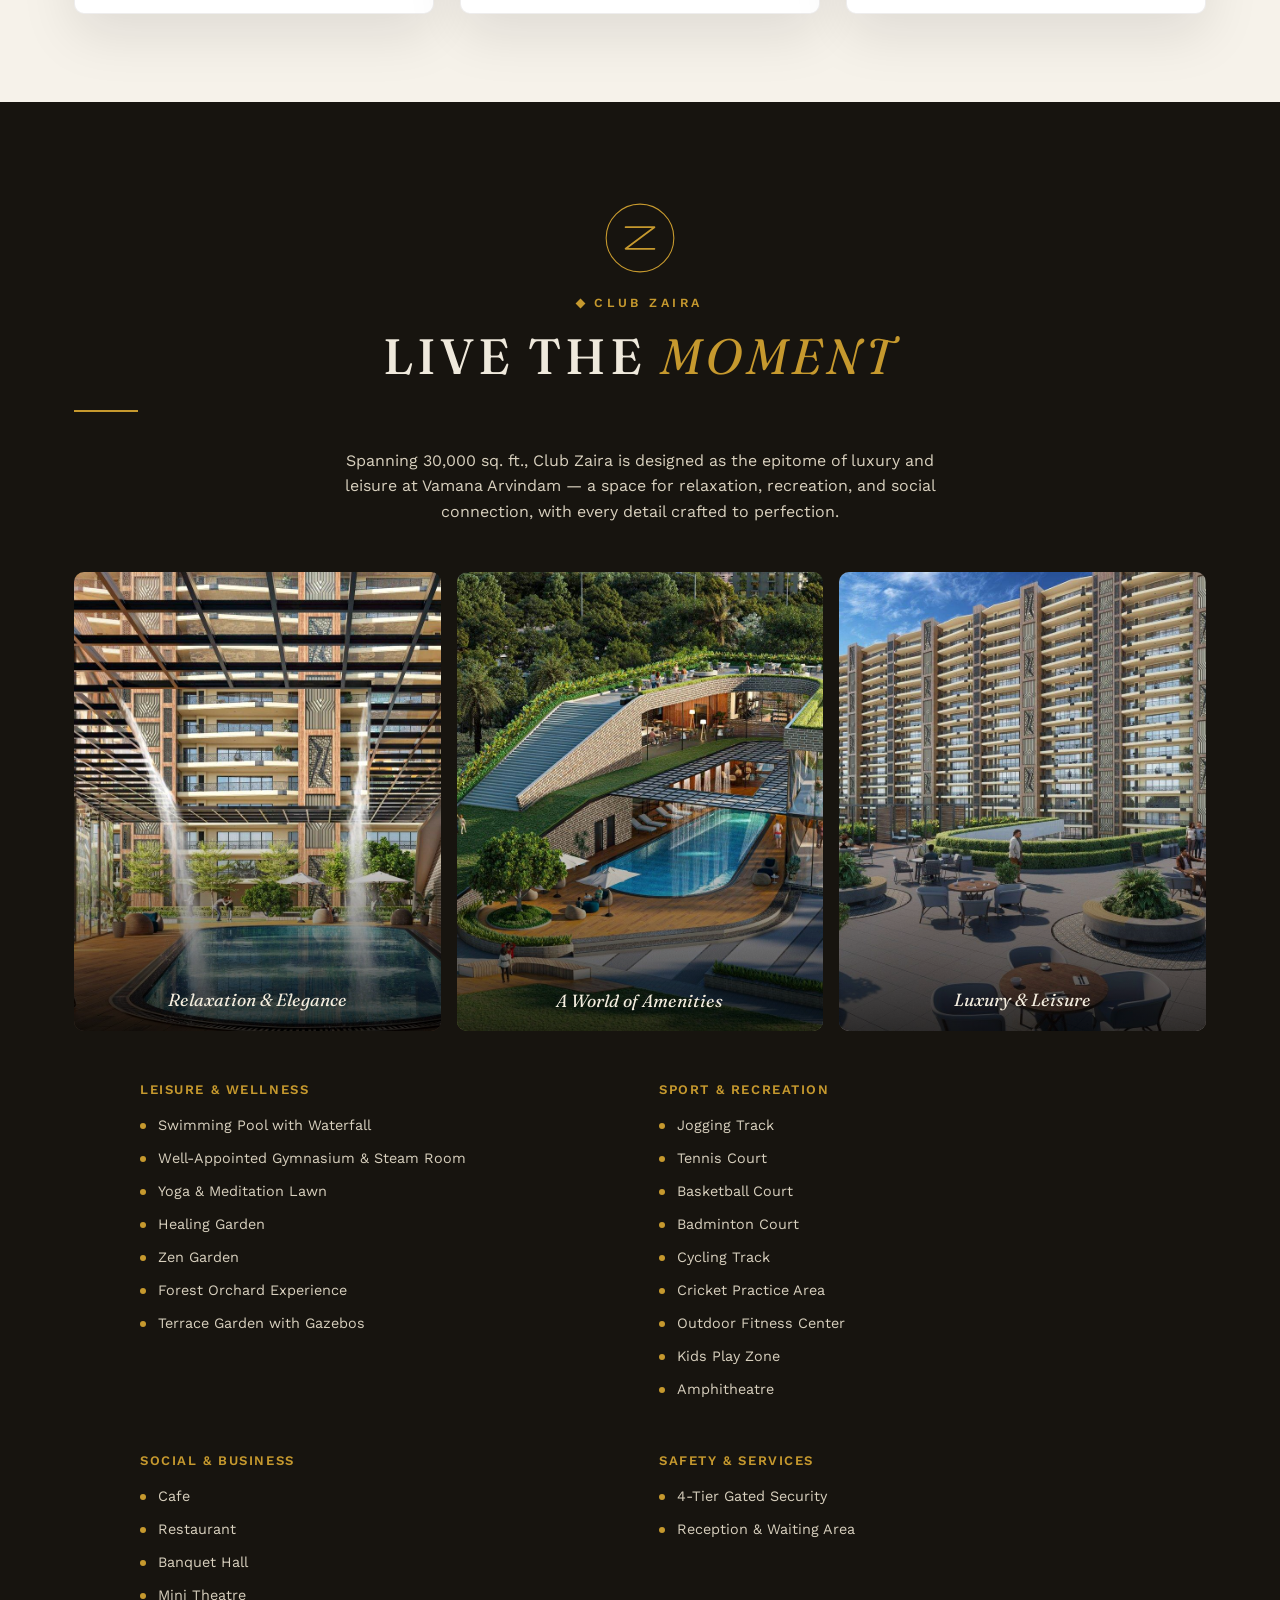
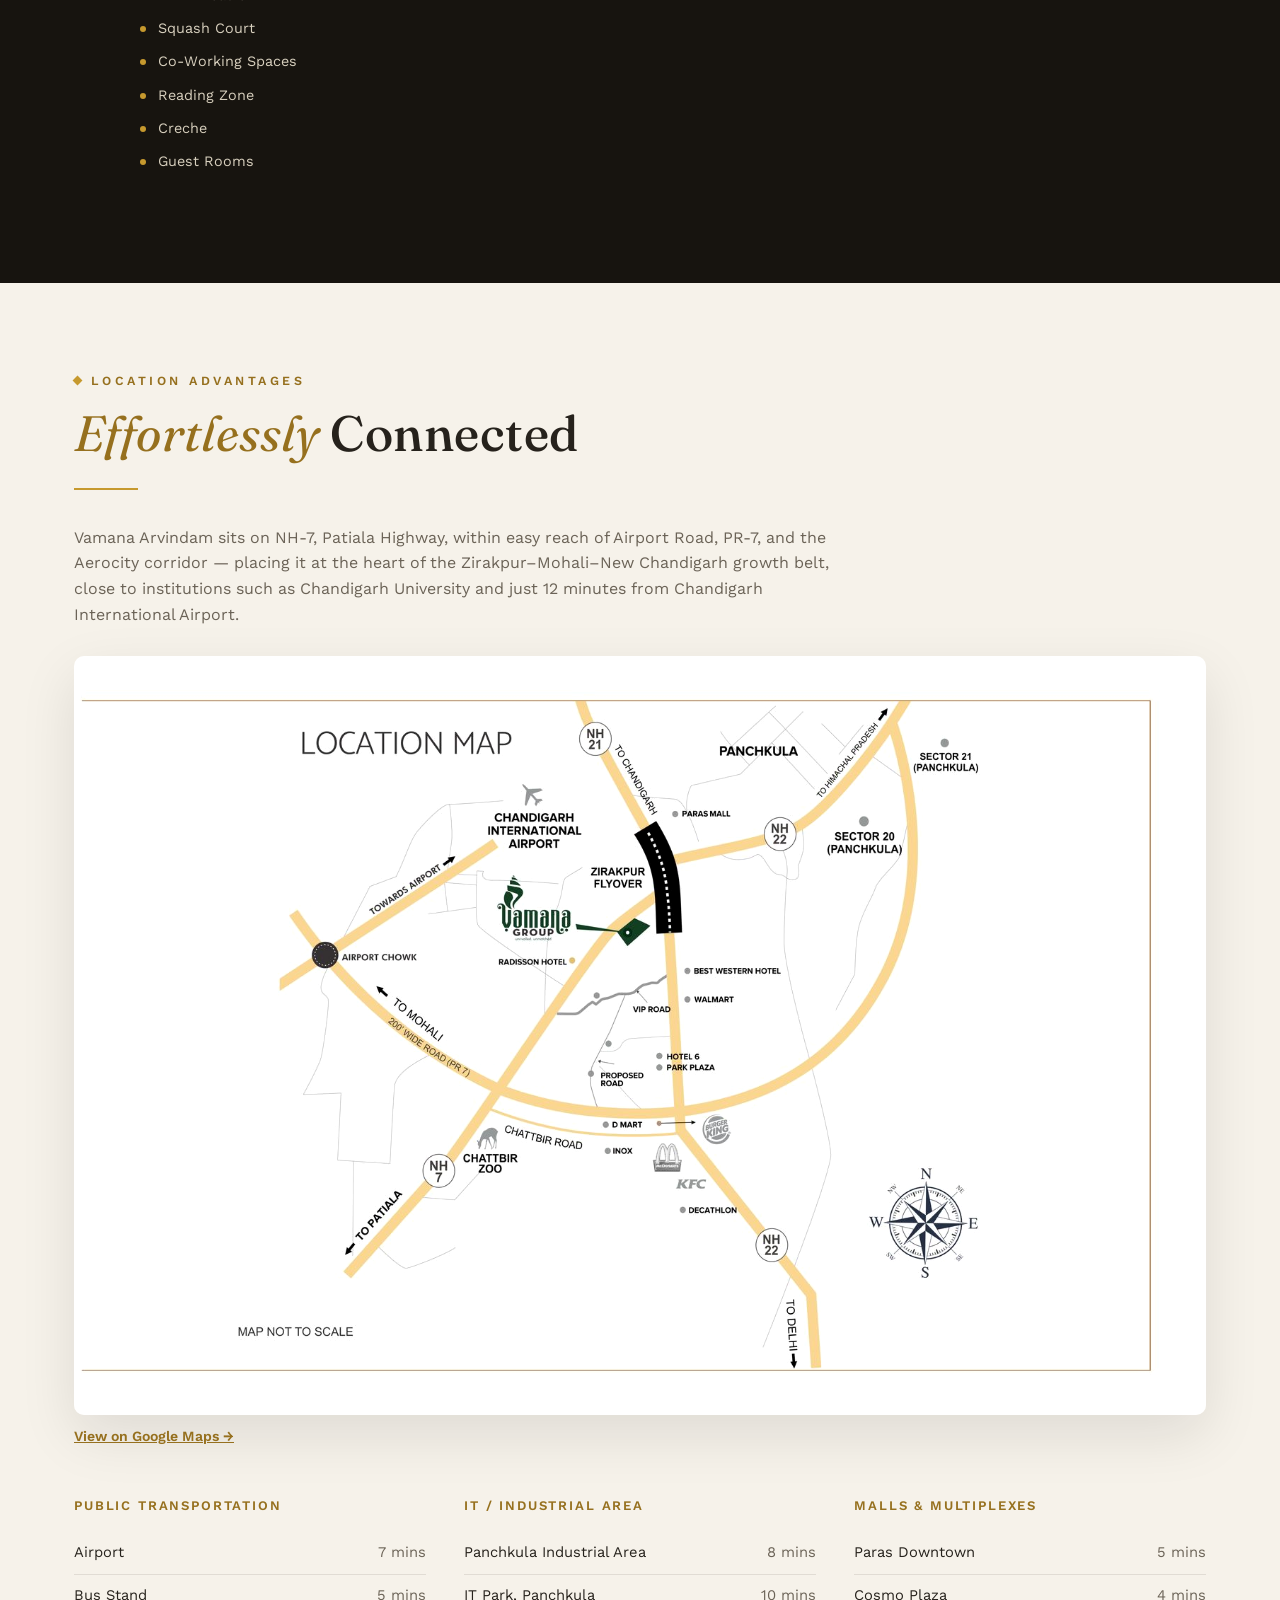
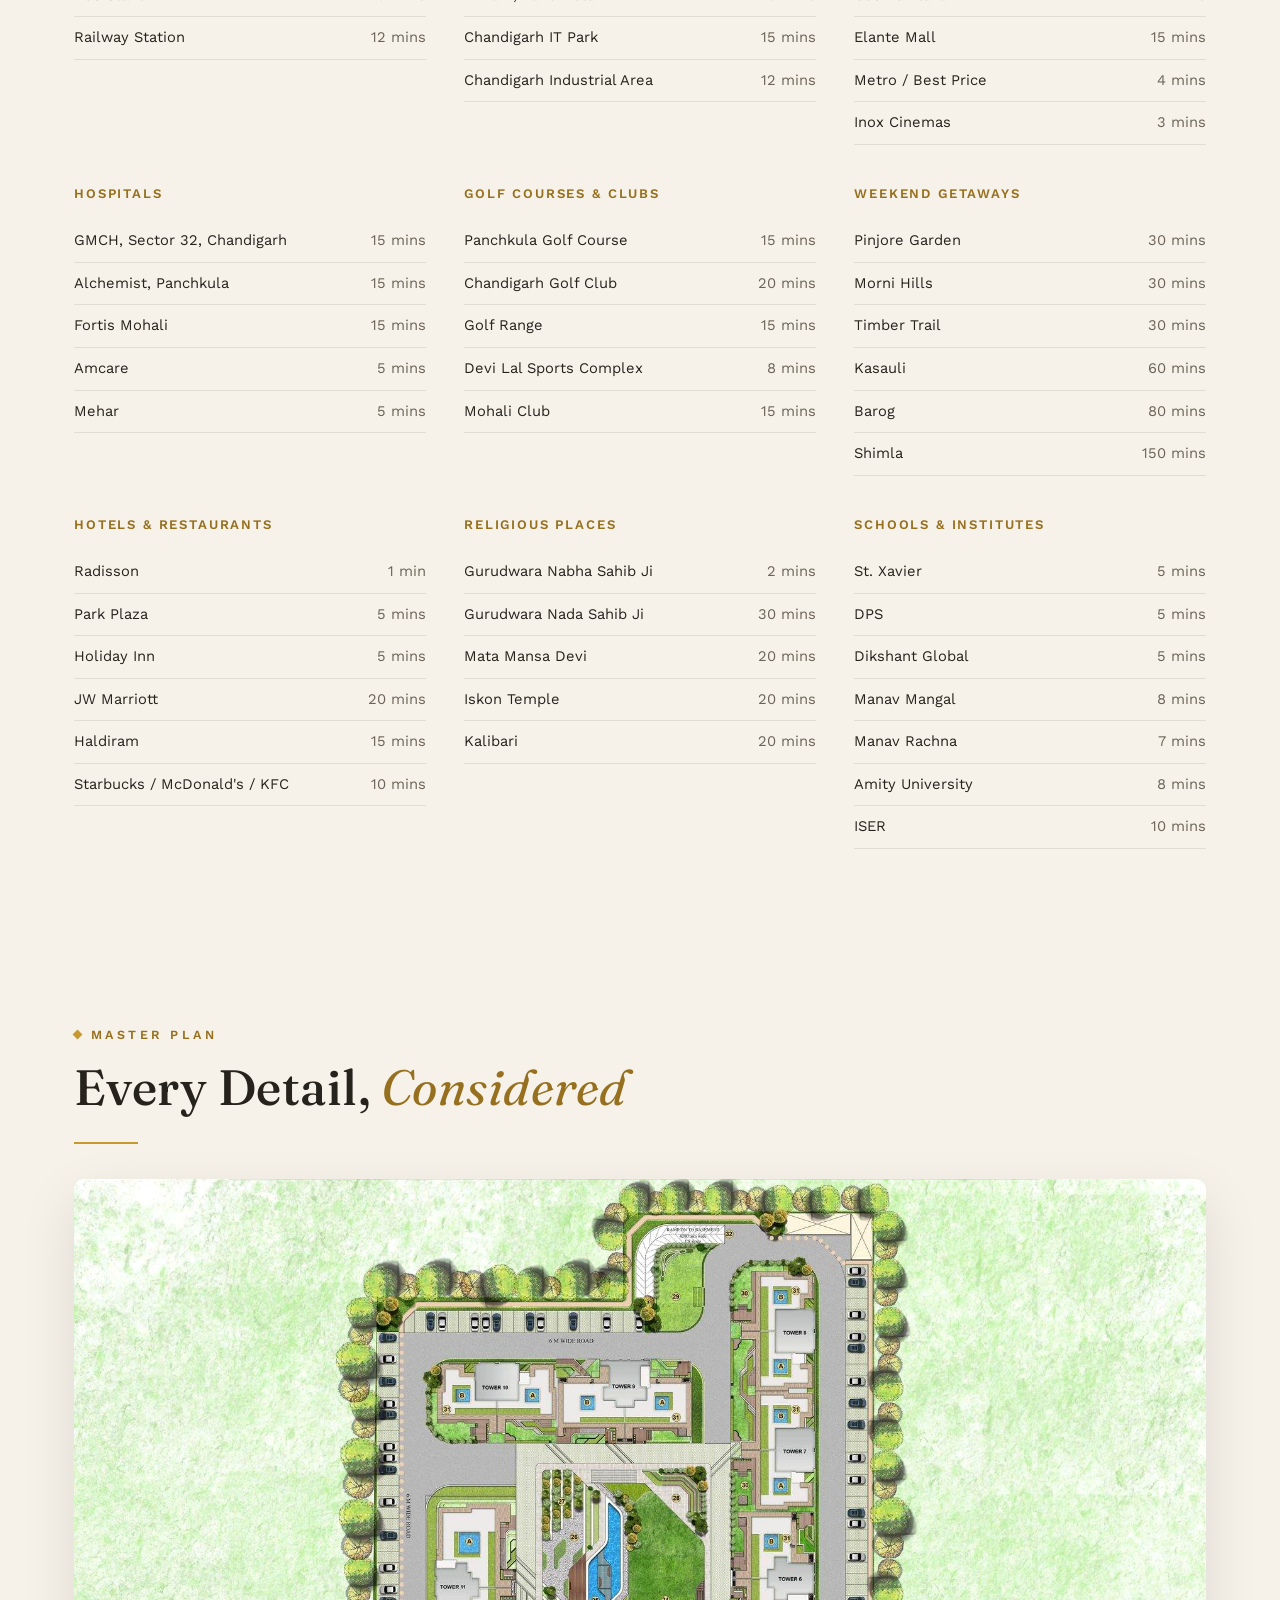
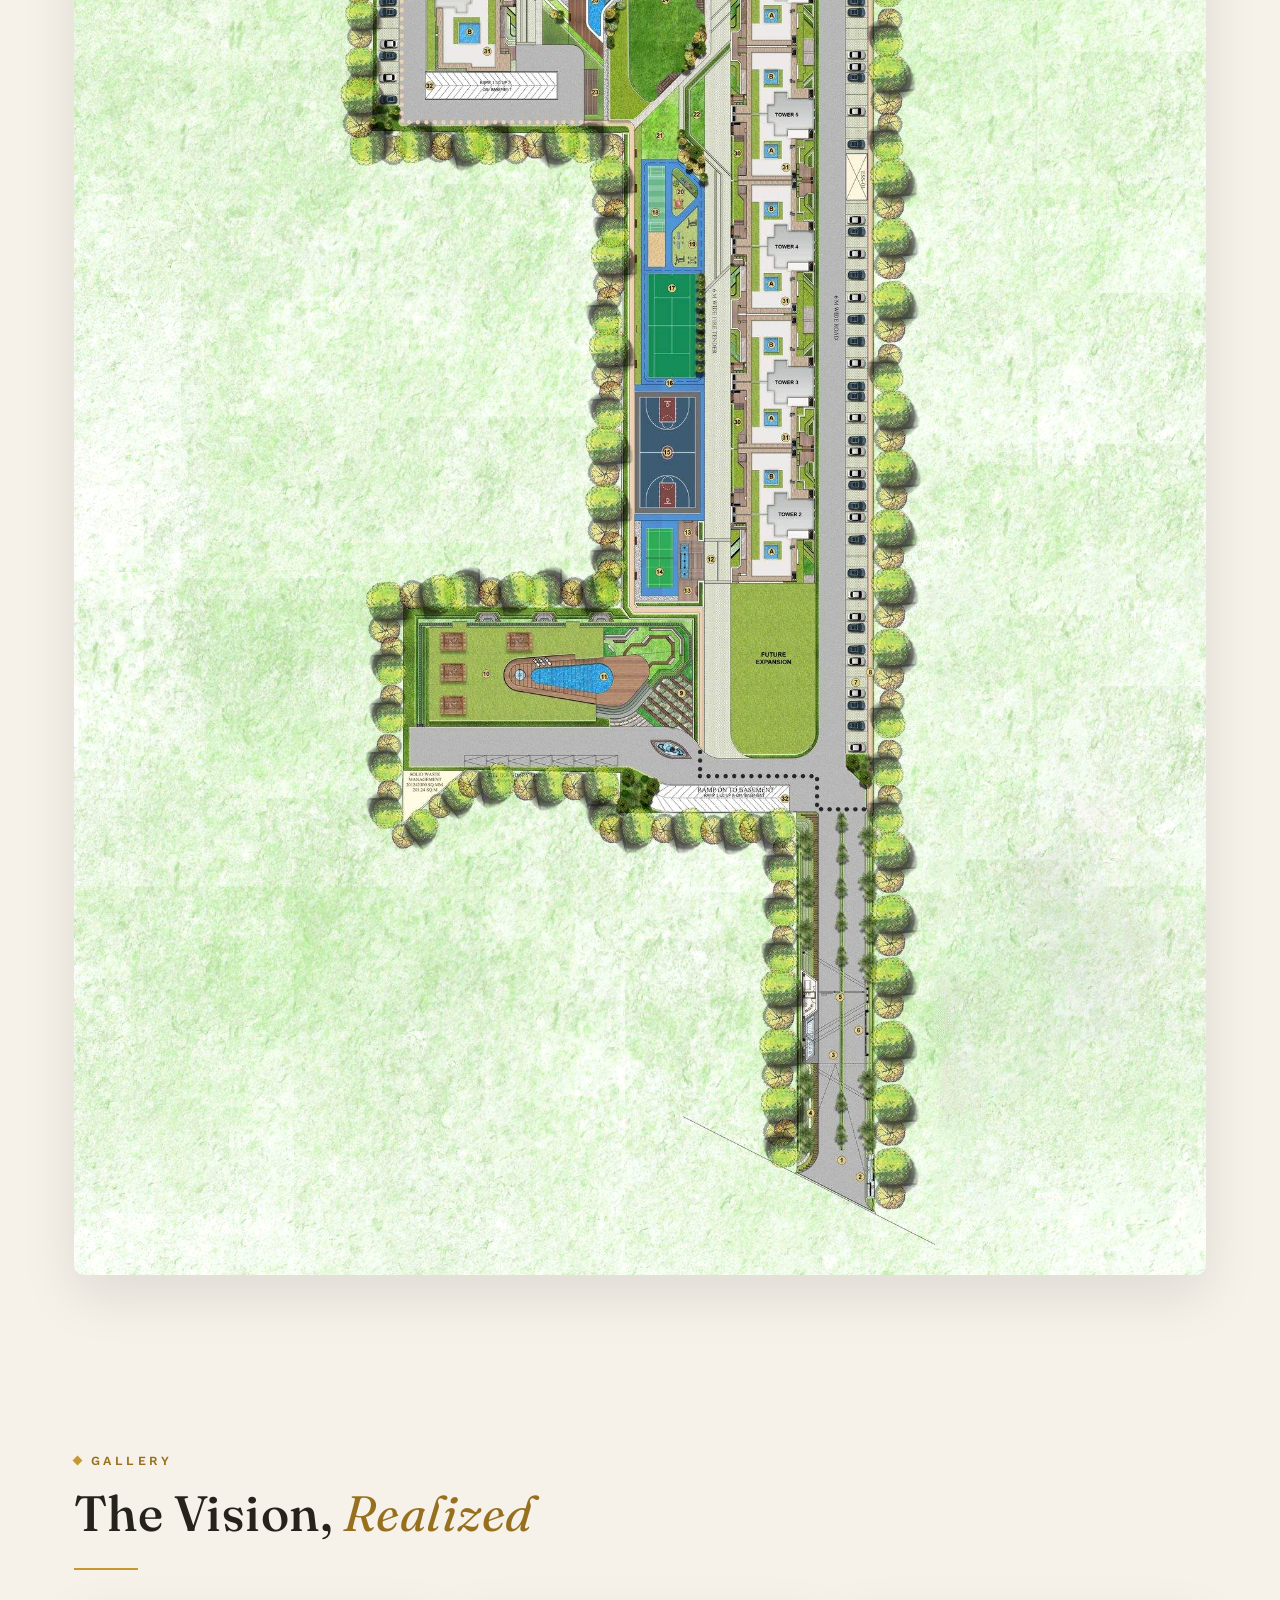
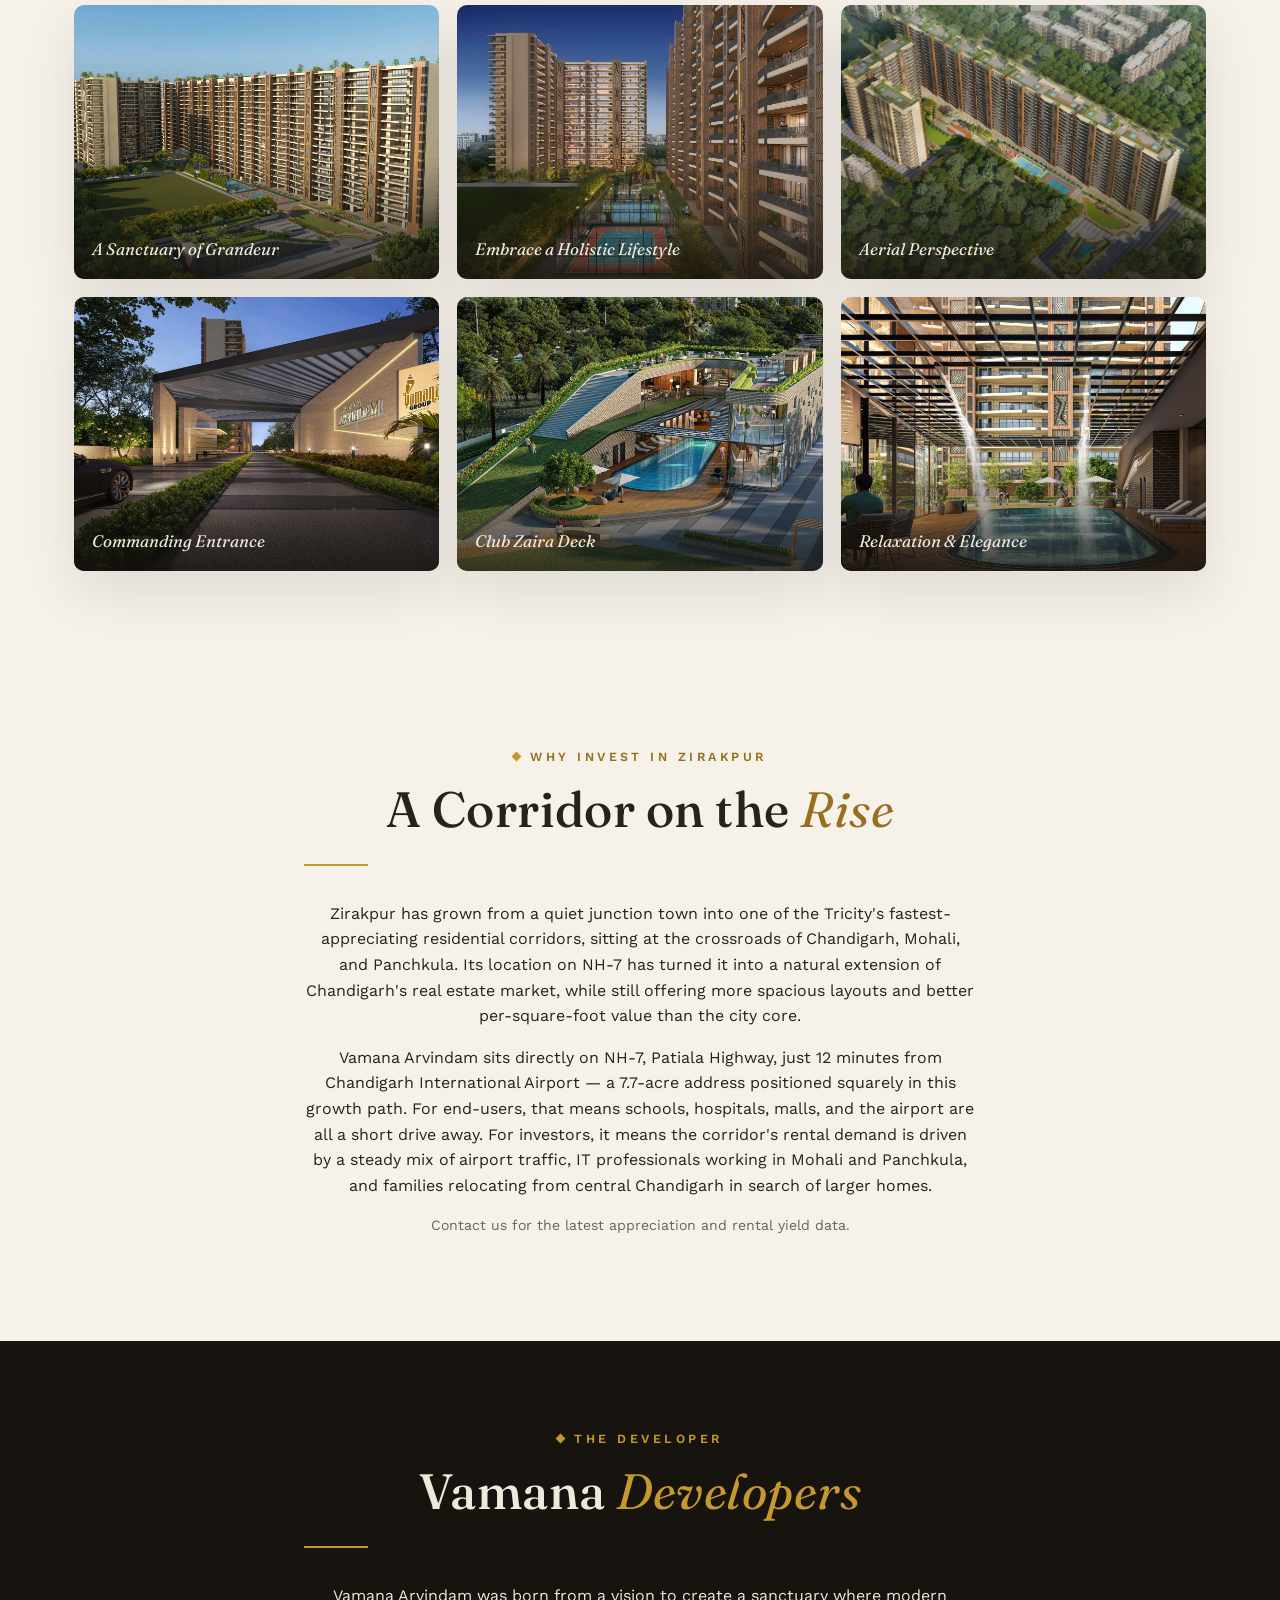
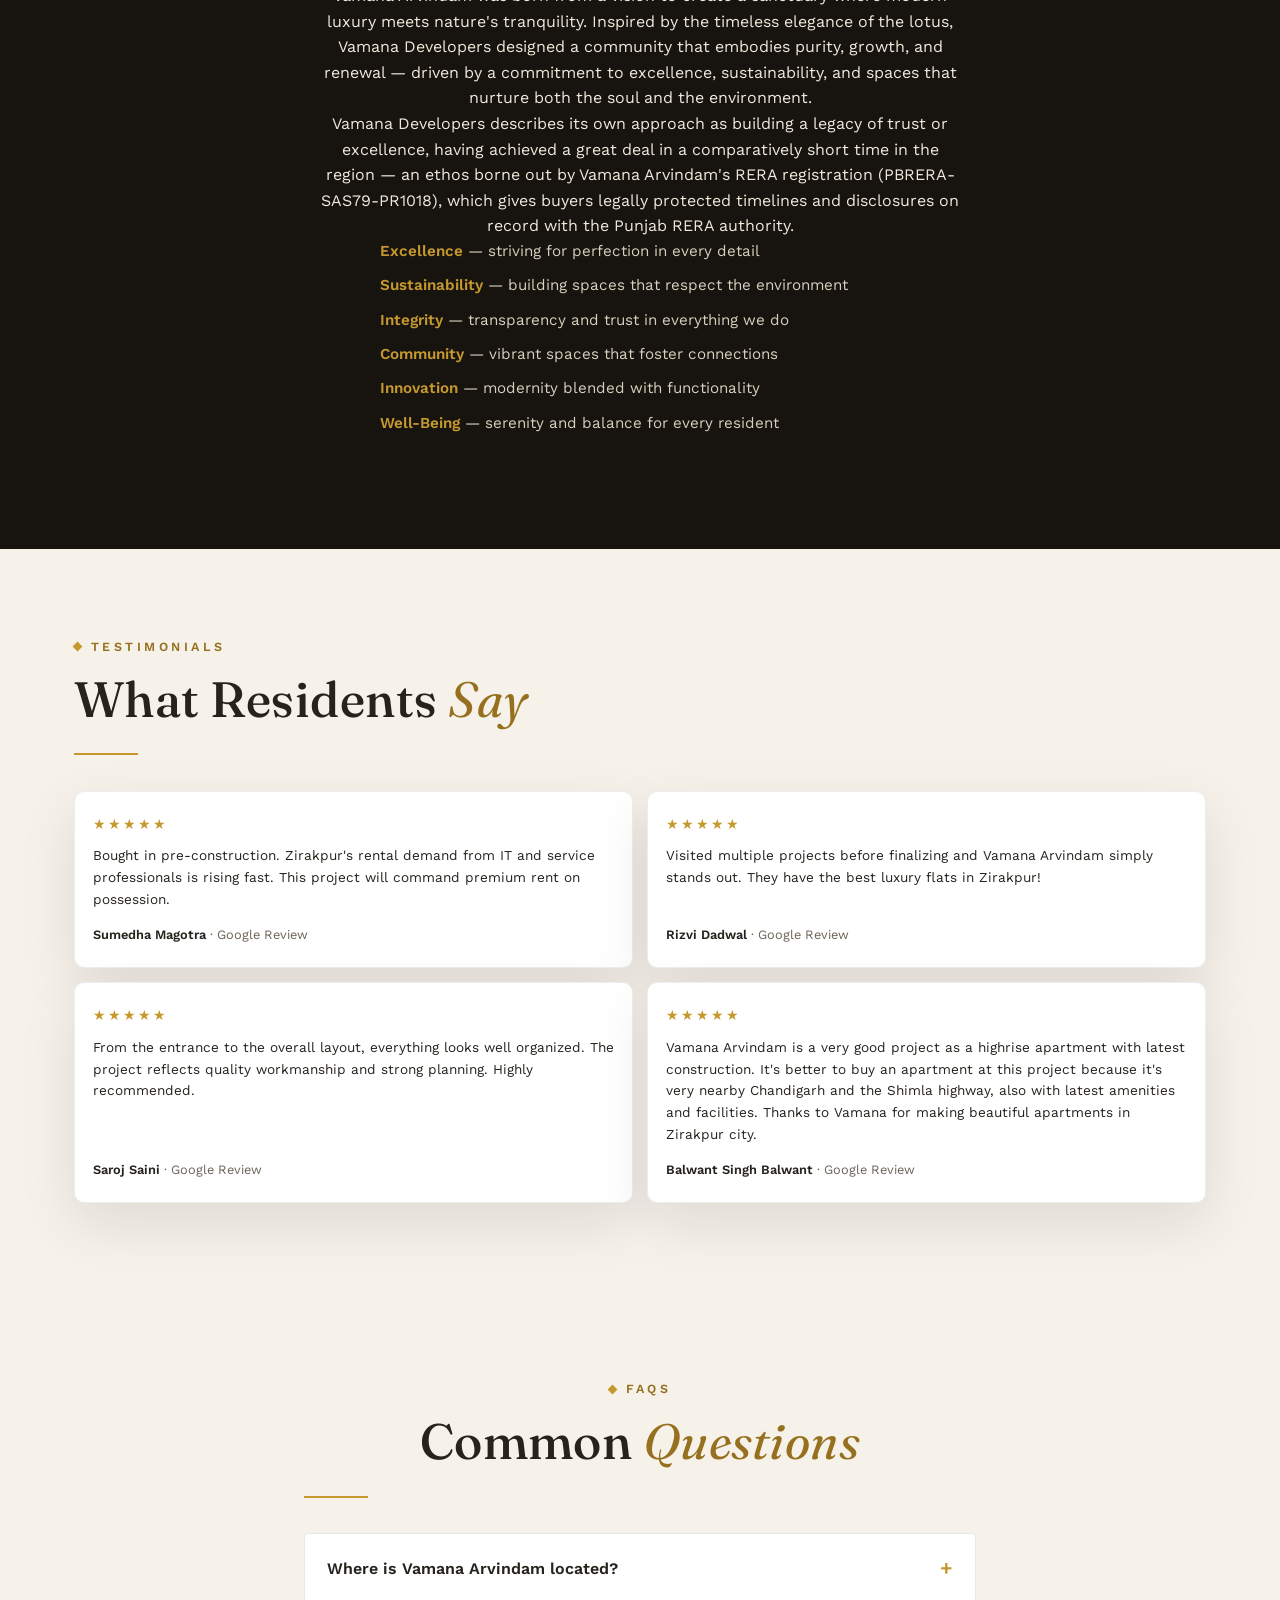
==== commit e5f92203: "Add files via upload" ====
--- a/vamanaarvindamzirakpur.com/index.html
+++ b/vamanaarvindamzirakpur.com/index.html
@@ -193,6 +193,7 @@
 
     <nav class="site-nav" id="siteNav" aria-label="Section navigation">
       <a href="#about">About</a>
+      <a href="#virtual-tour">Virtual Tour</a>
       <a href="#configurations">Configurations</a>
       <a href="#pricing">Pricing</a>
       <a href="#brochure">Brochure</a>
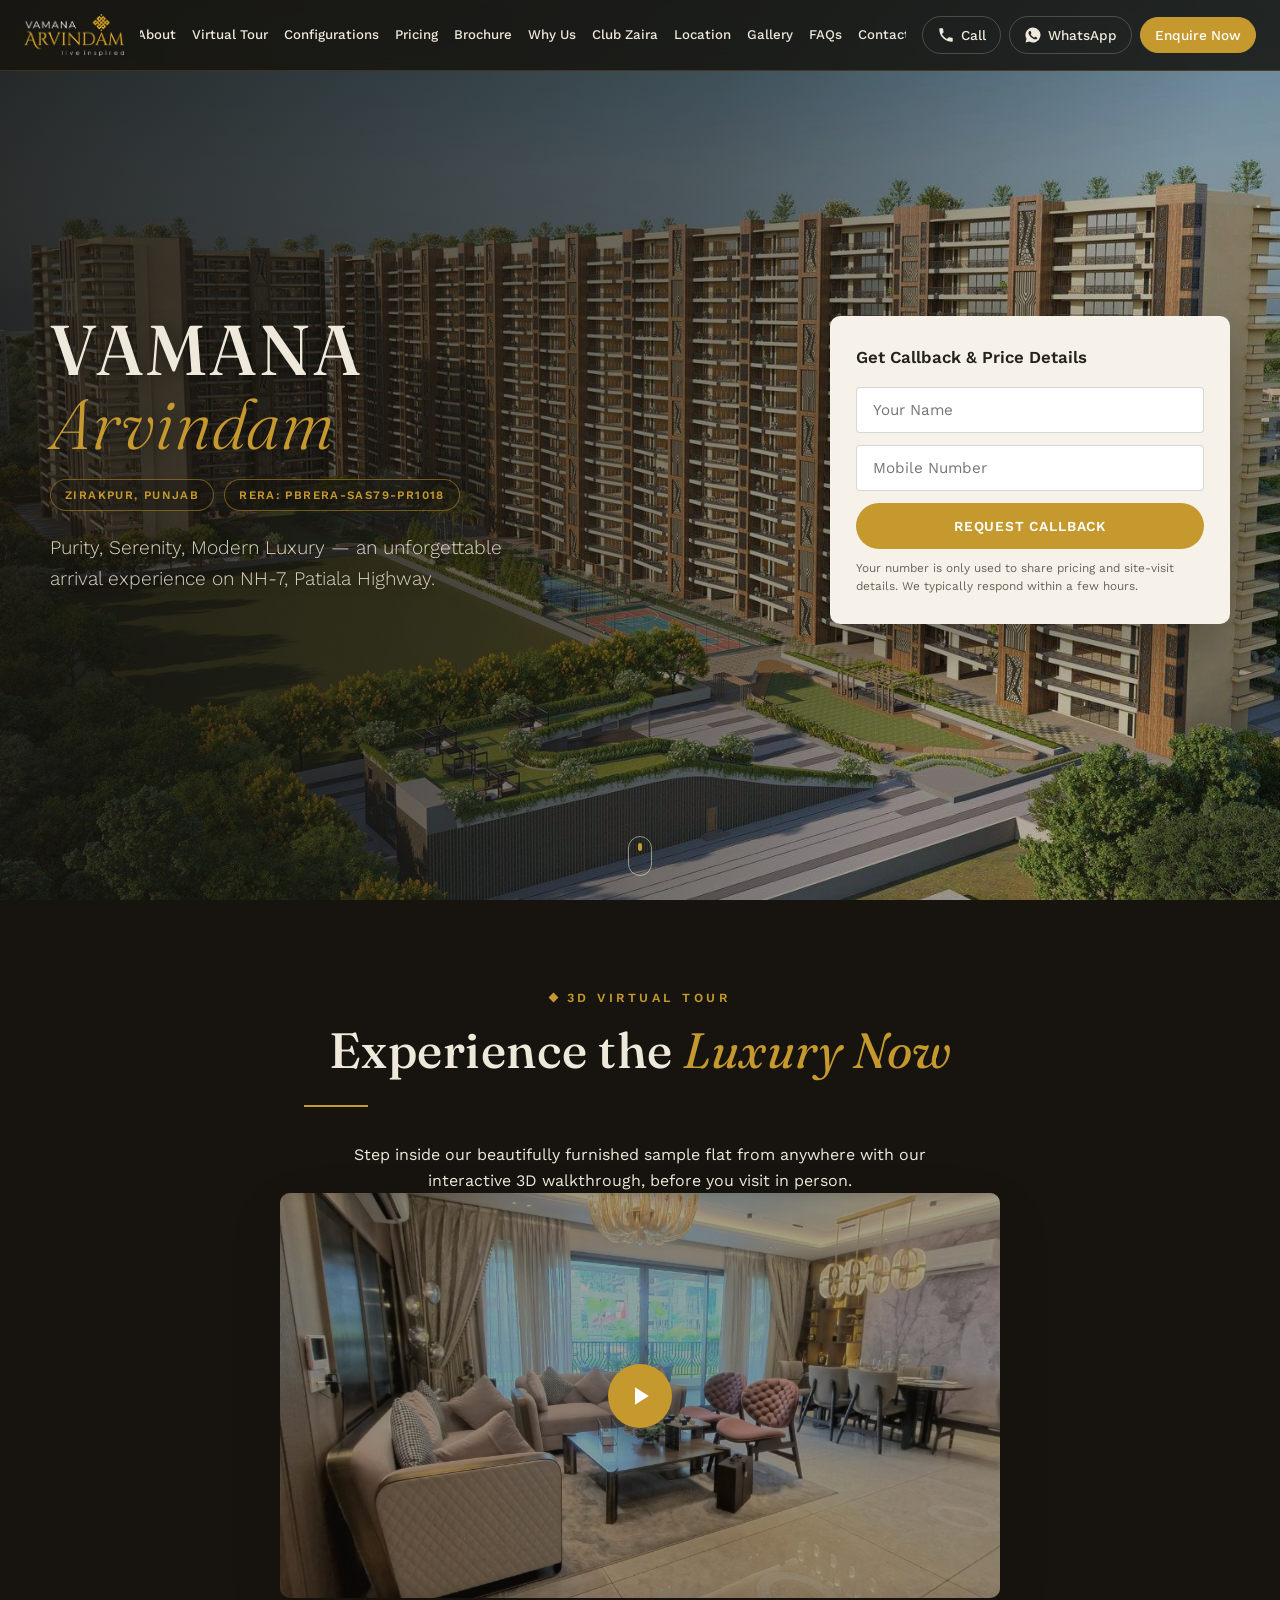
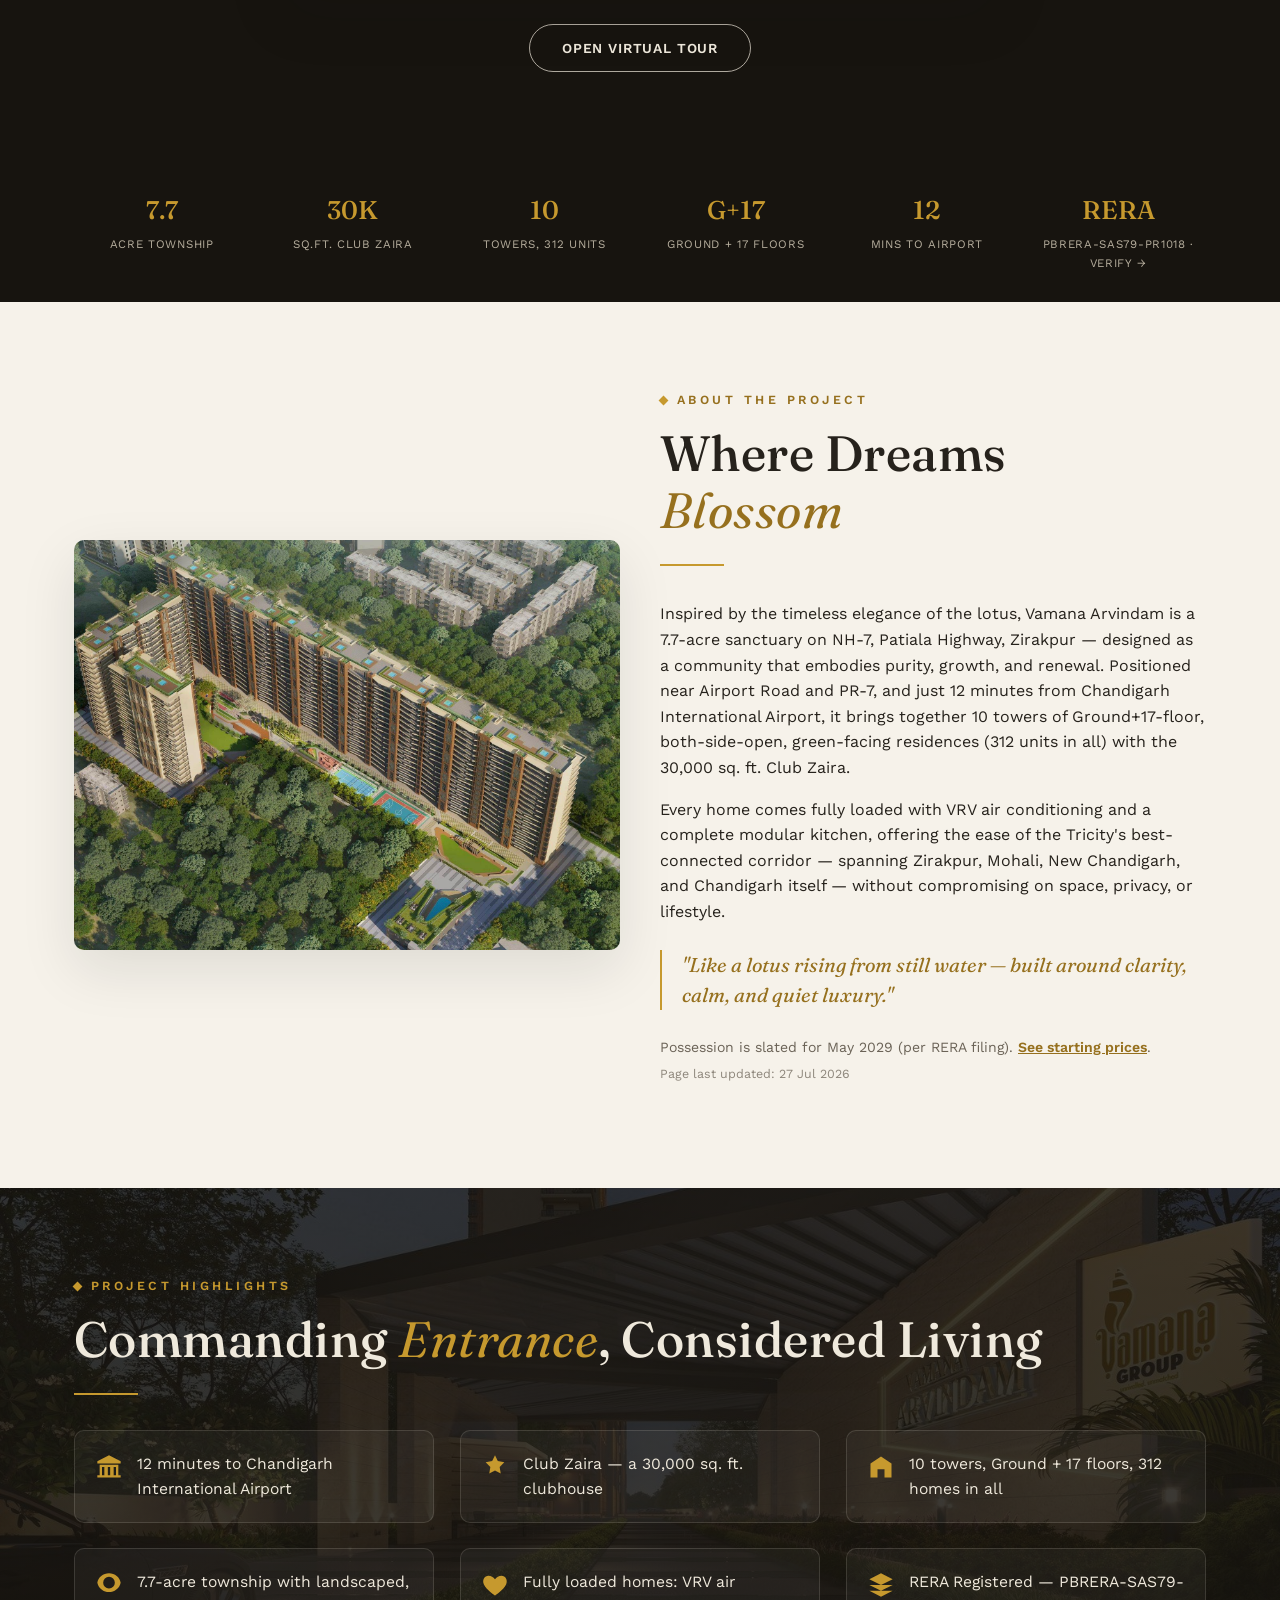
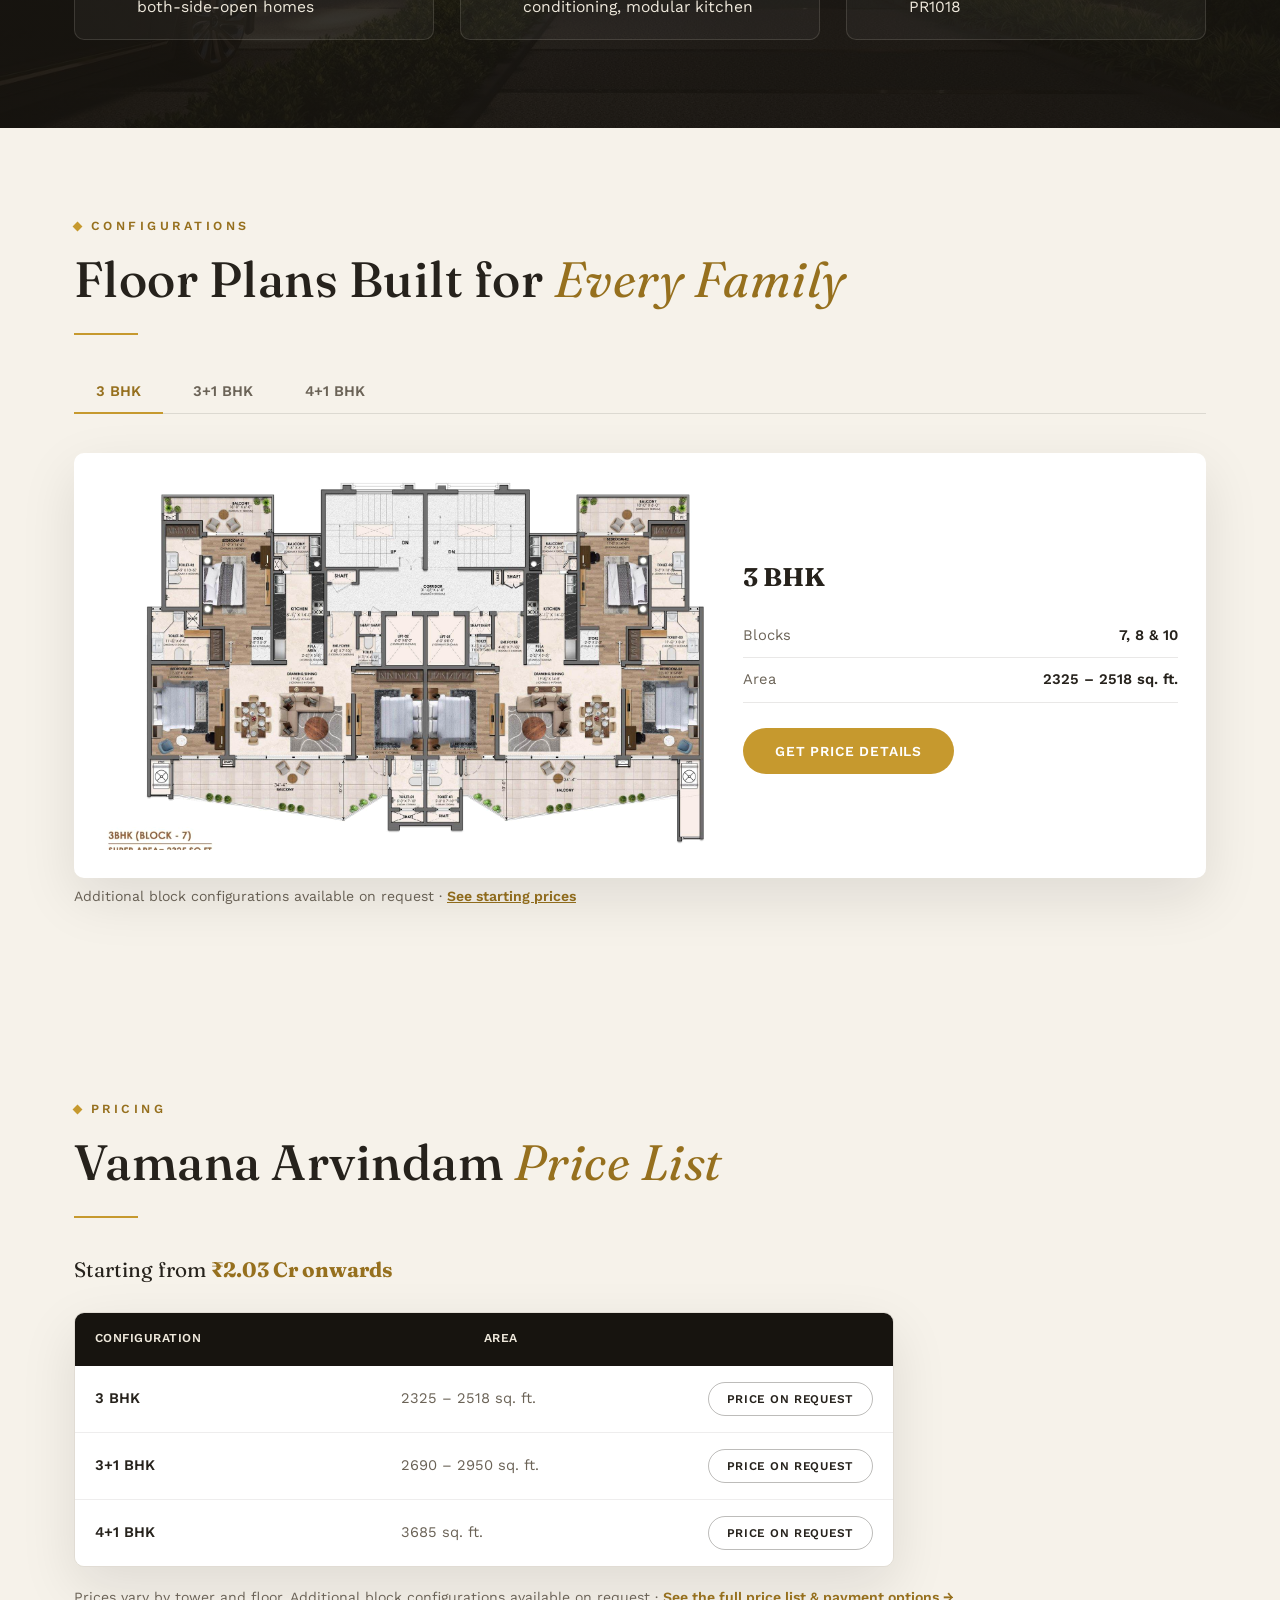
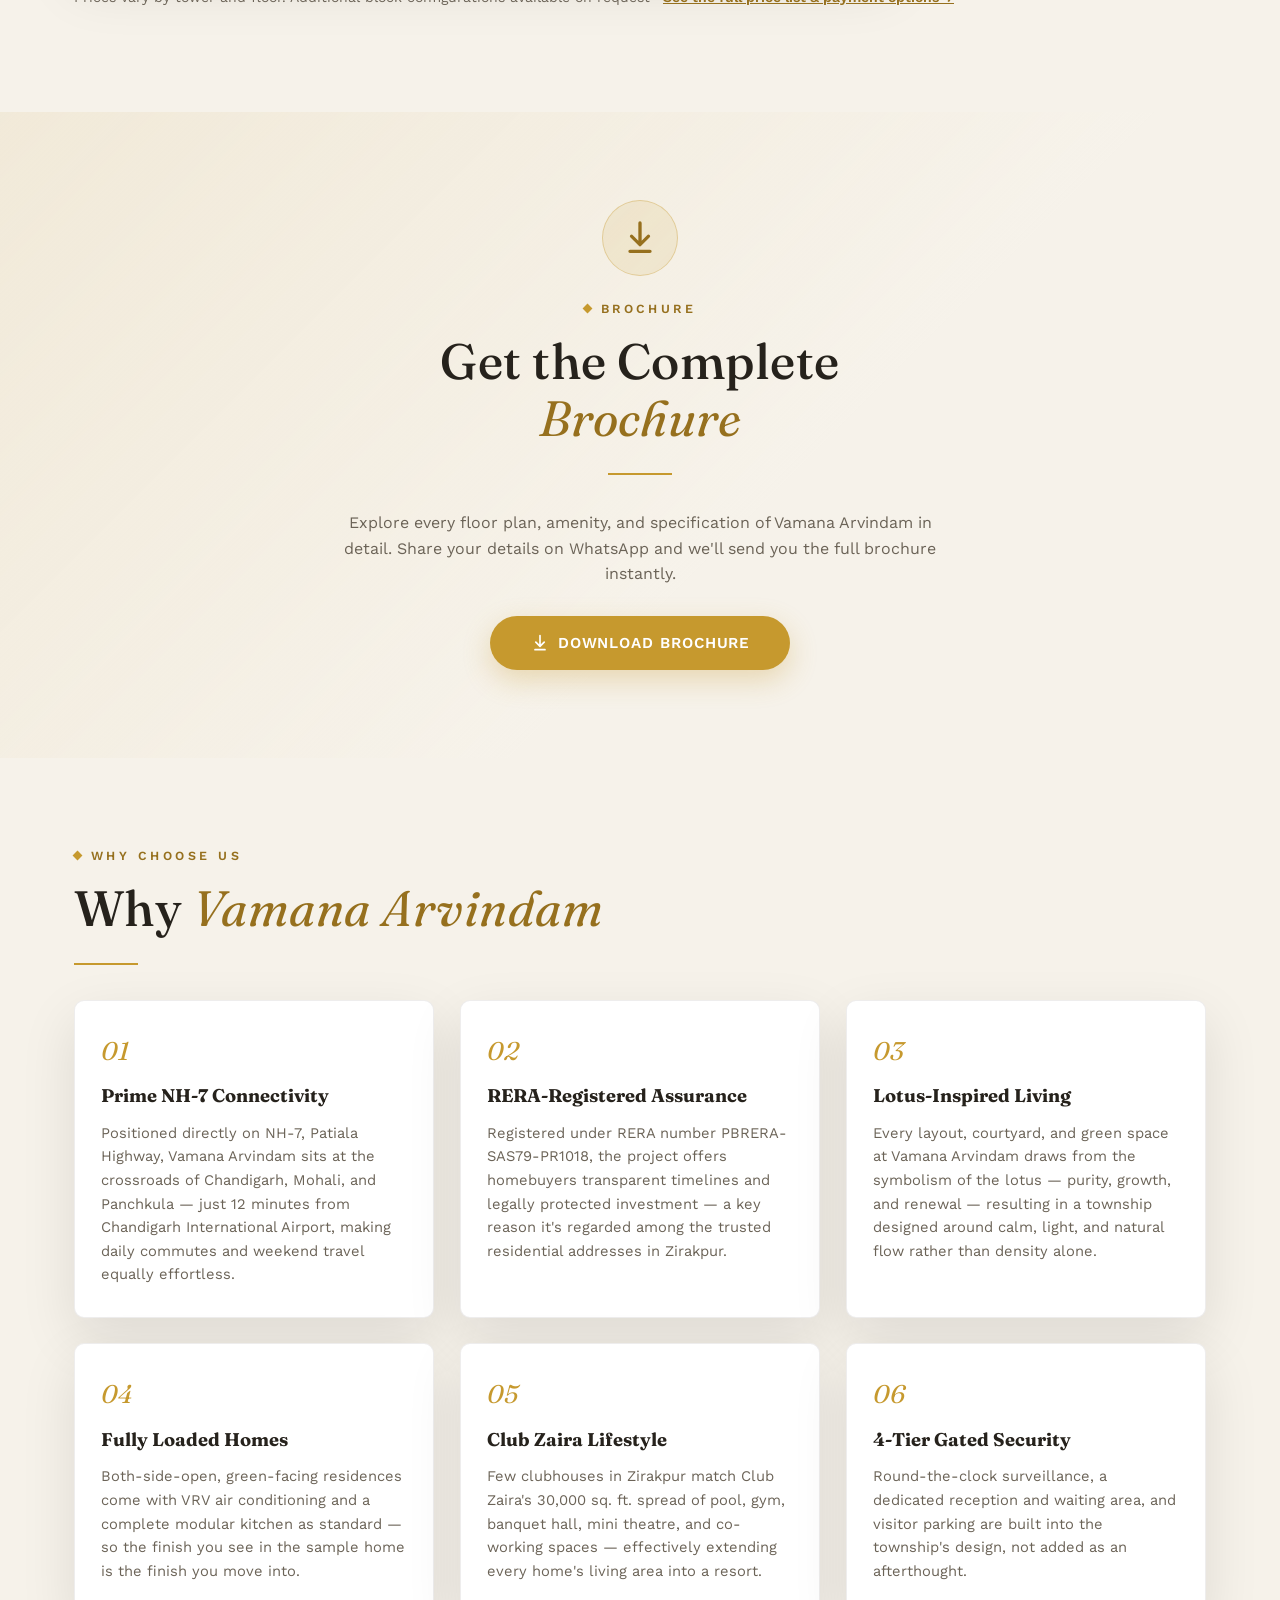
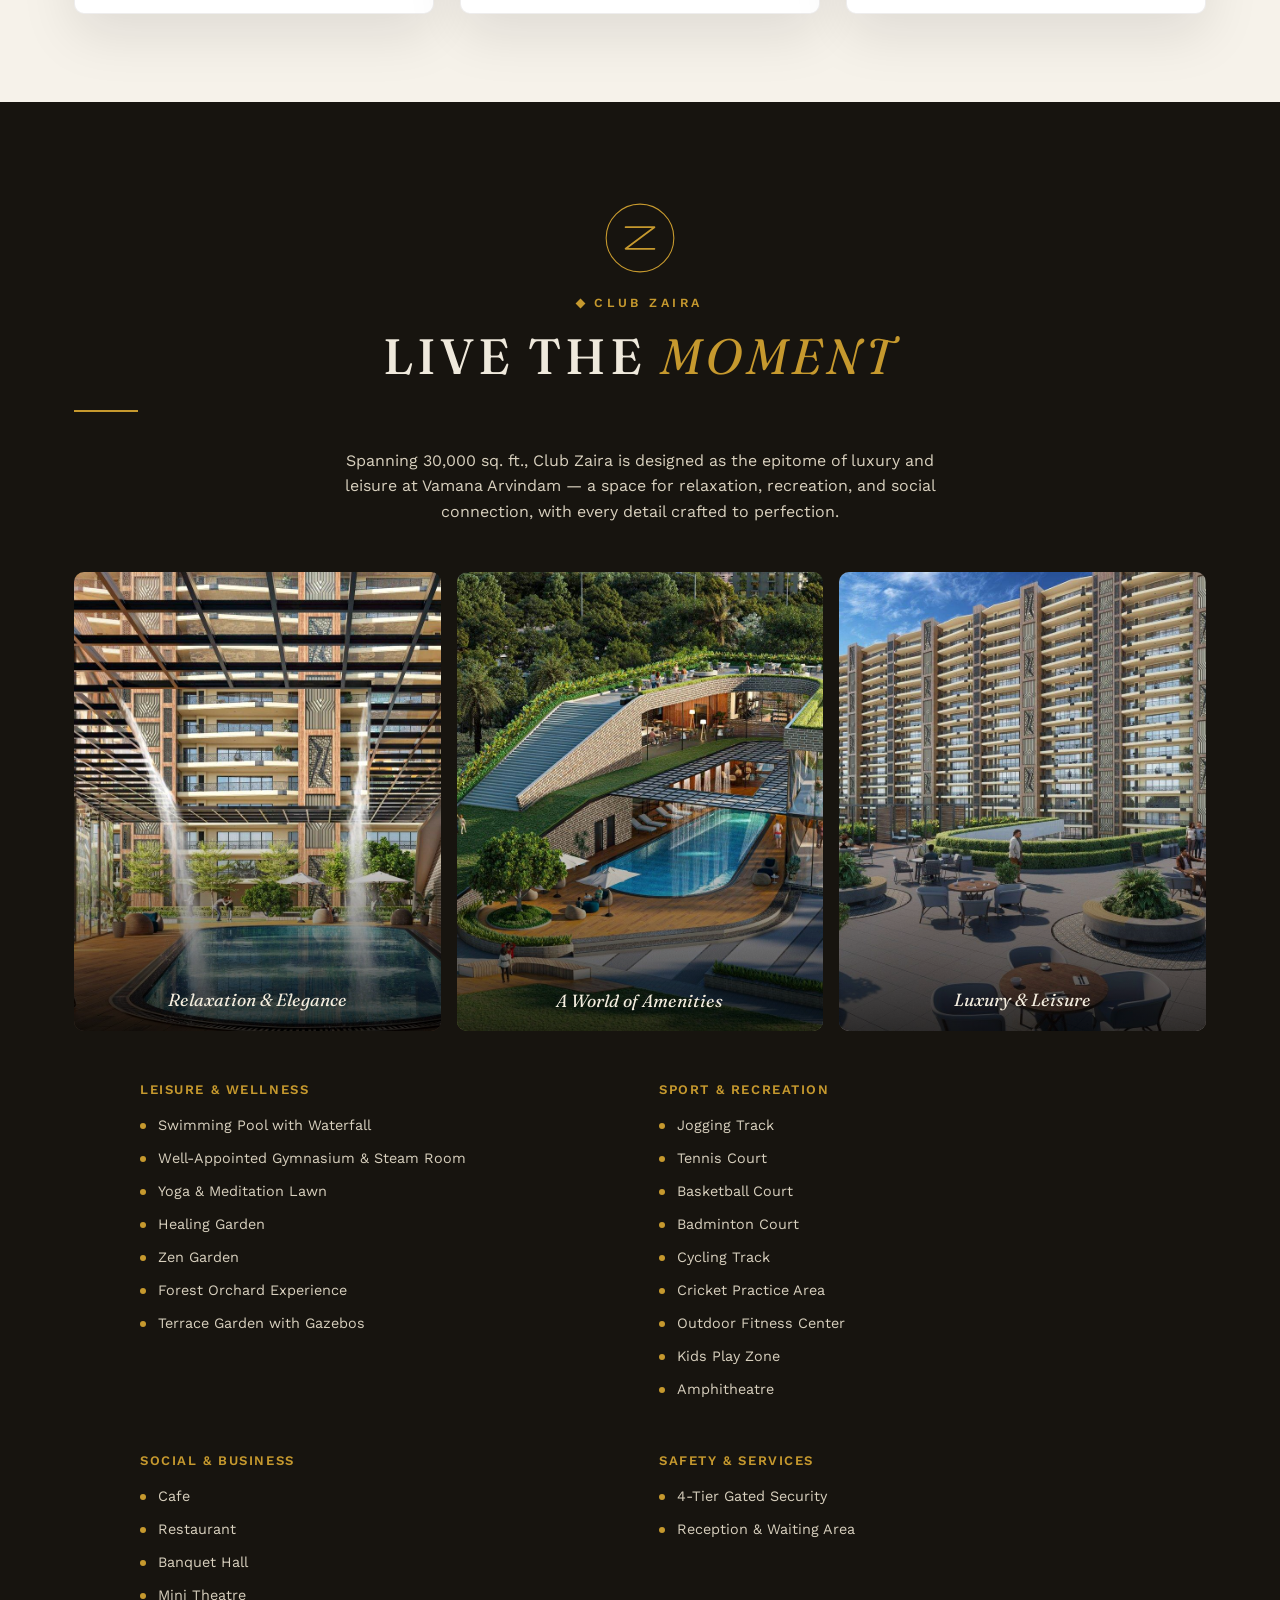
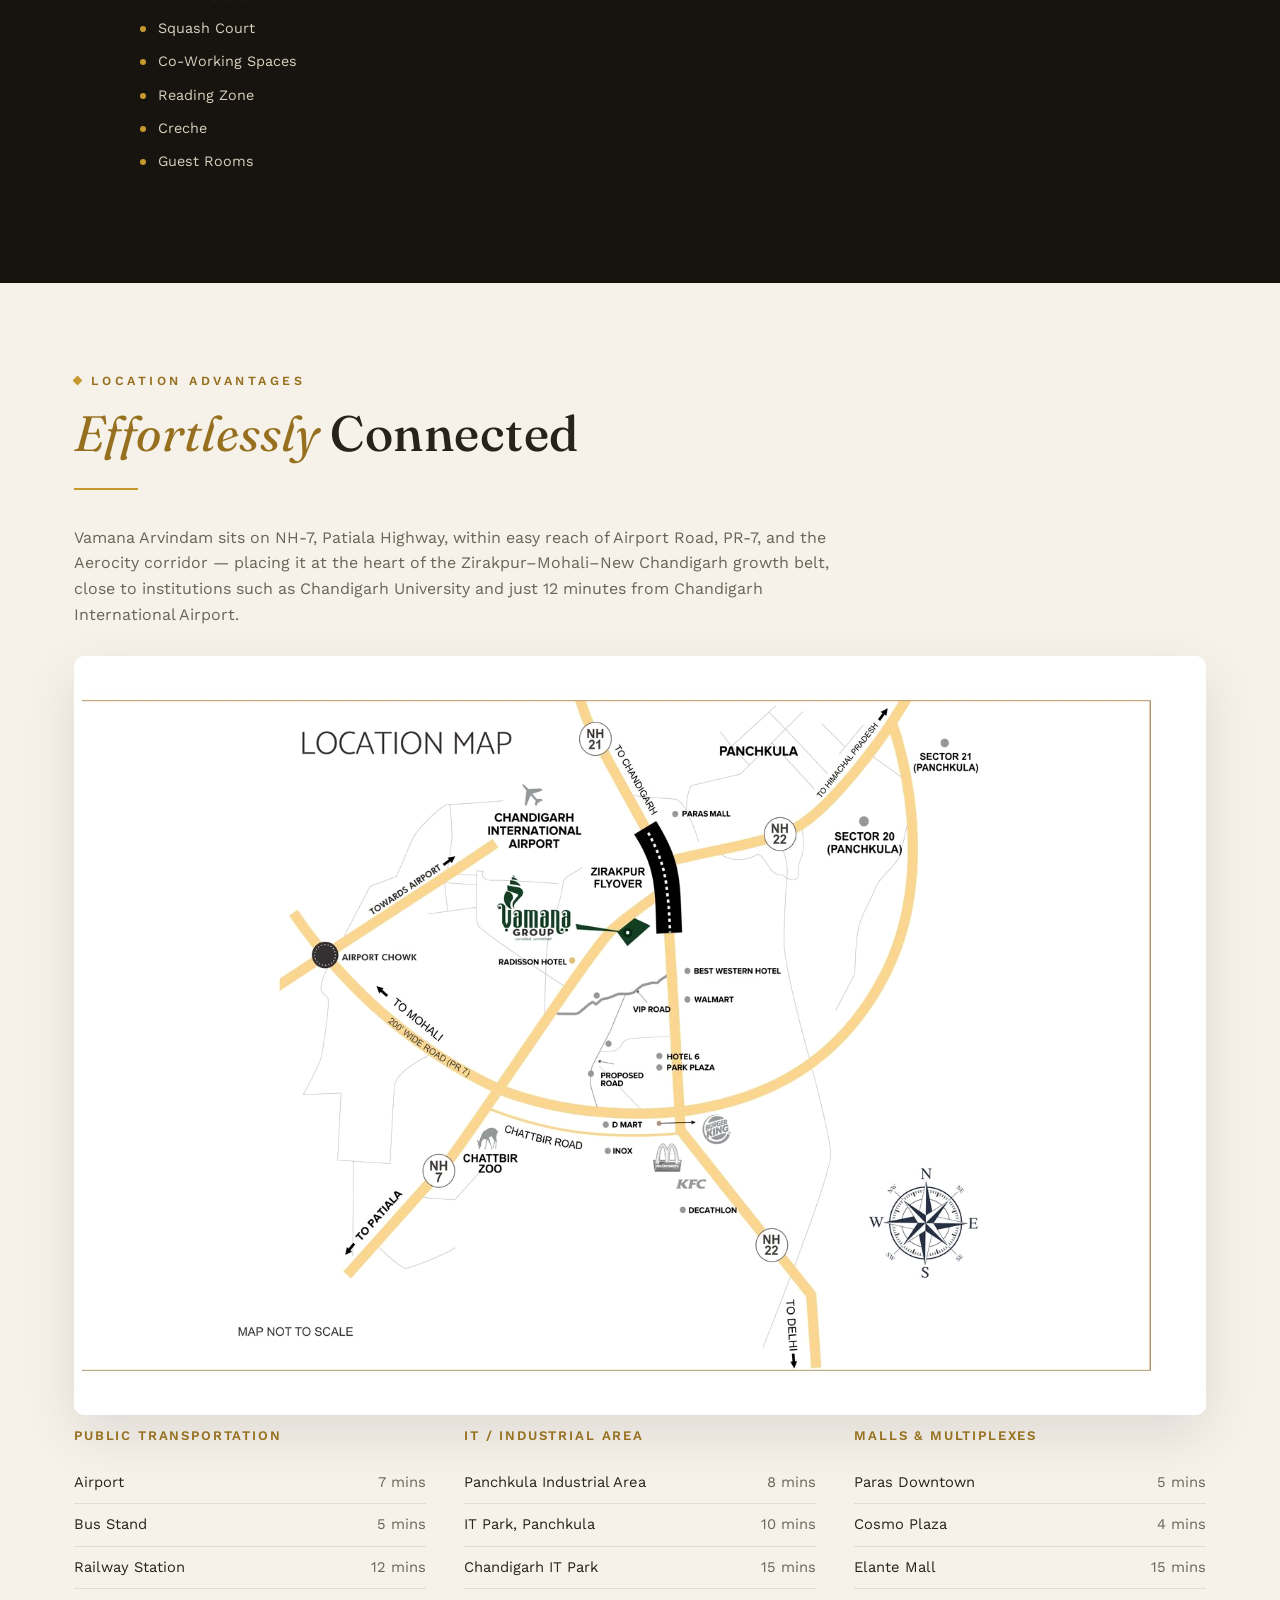
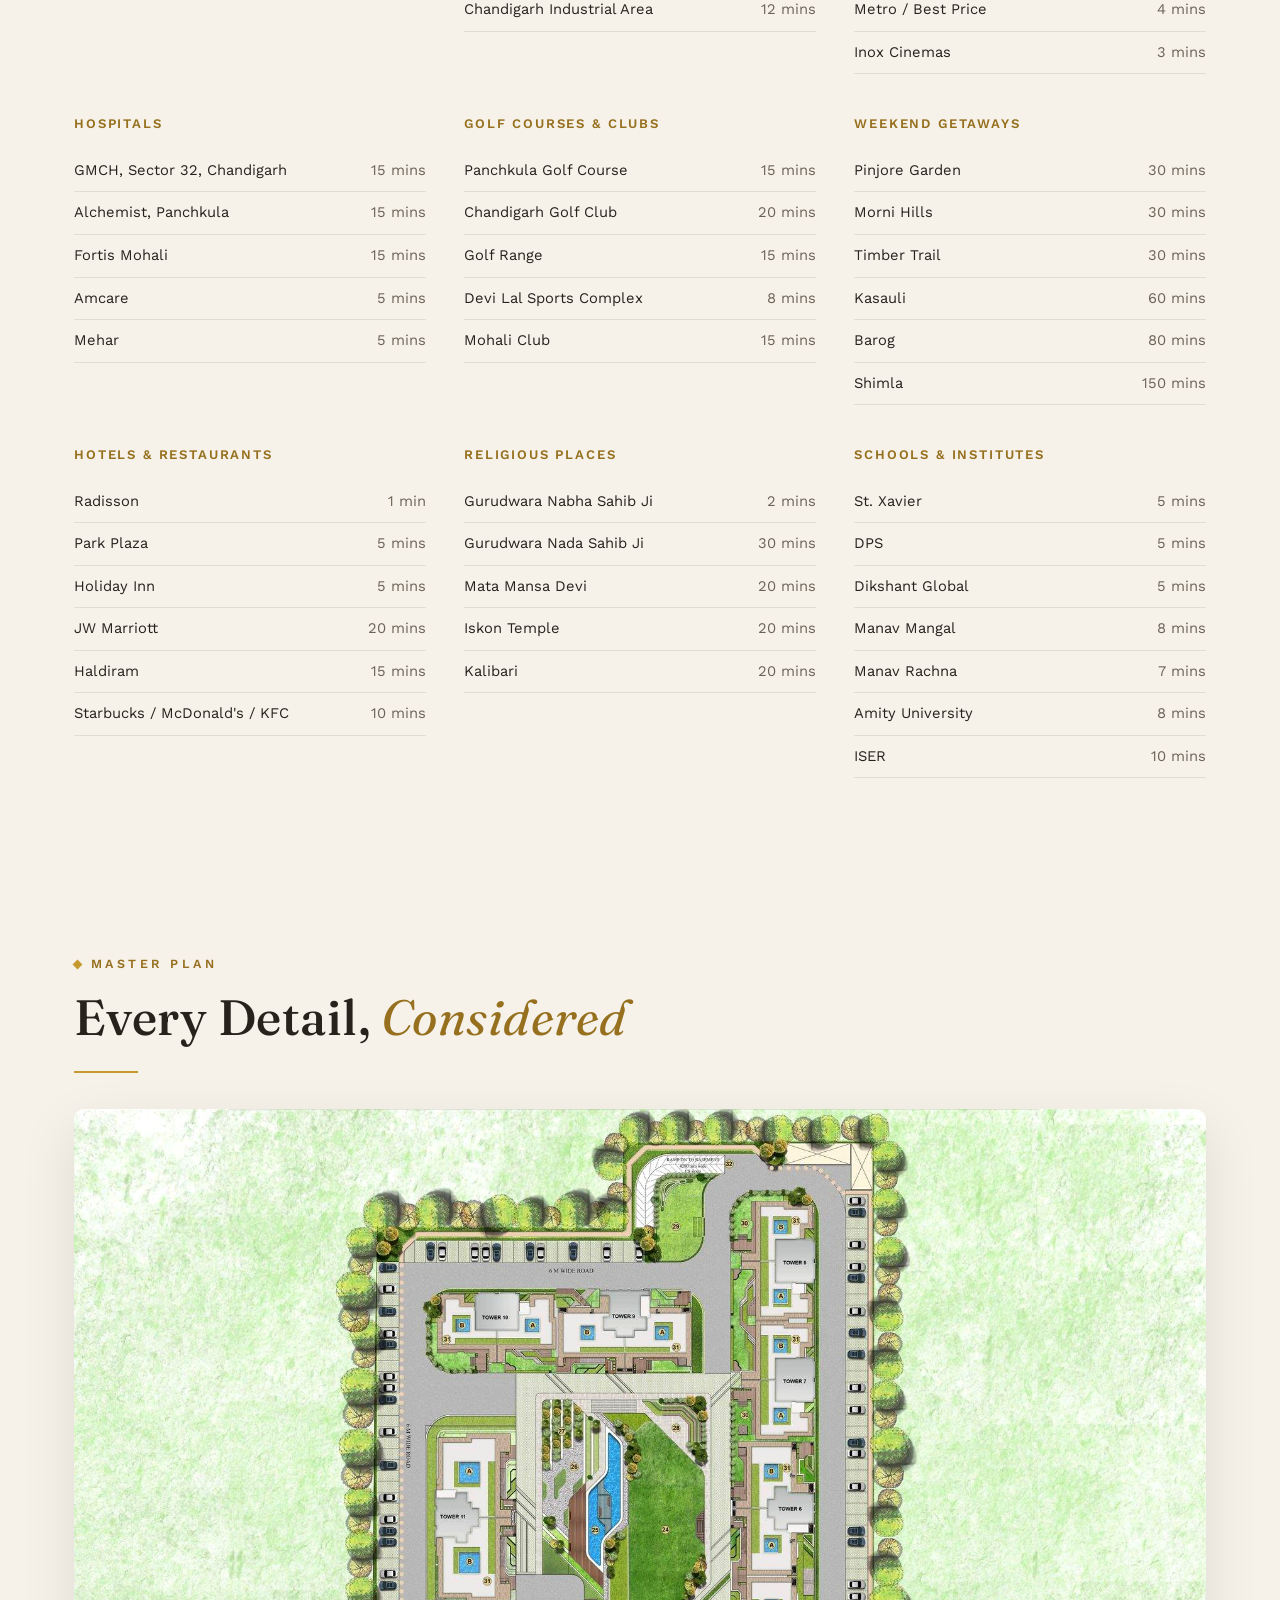
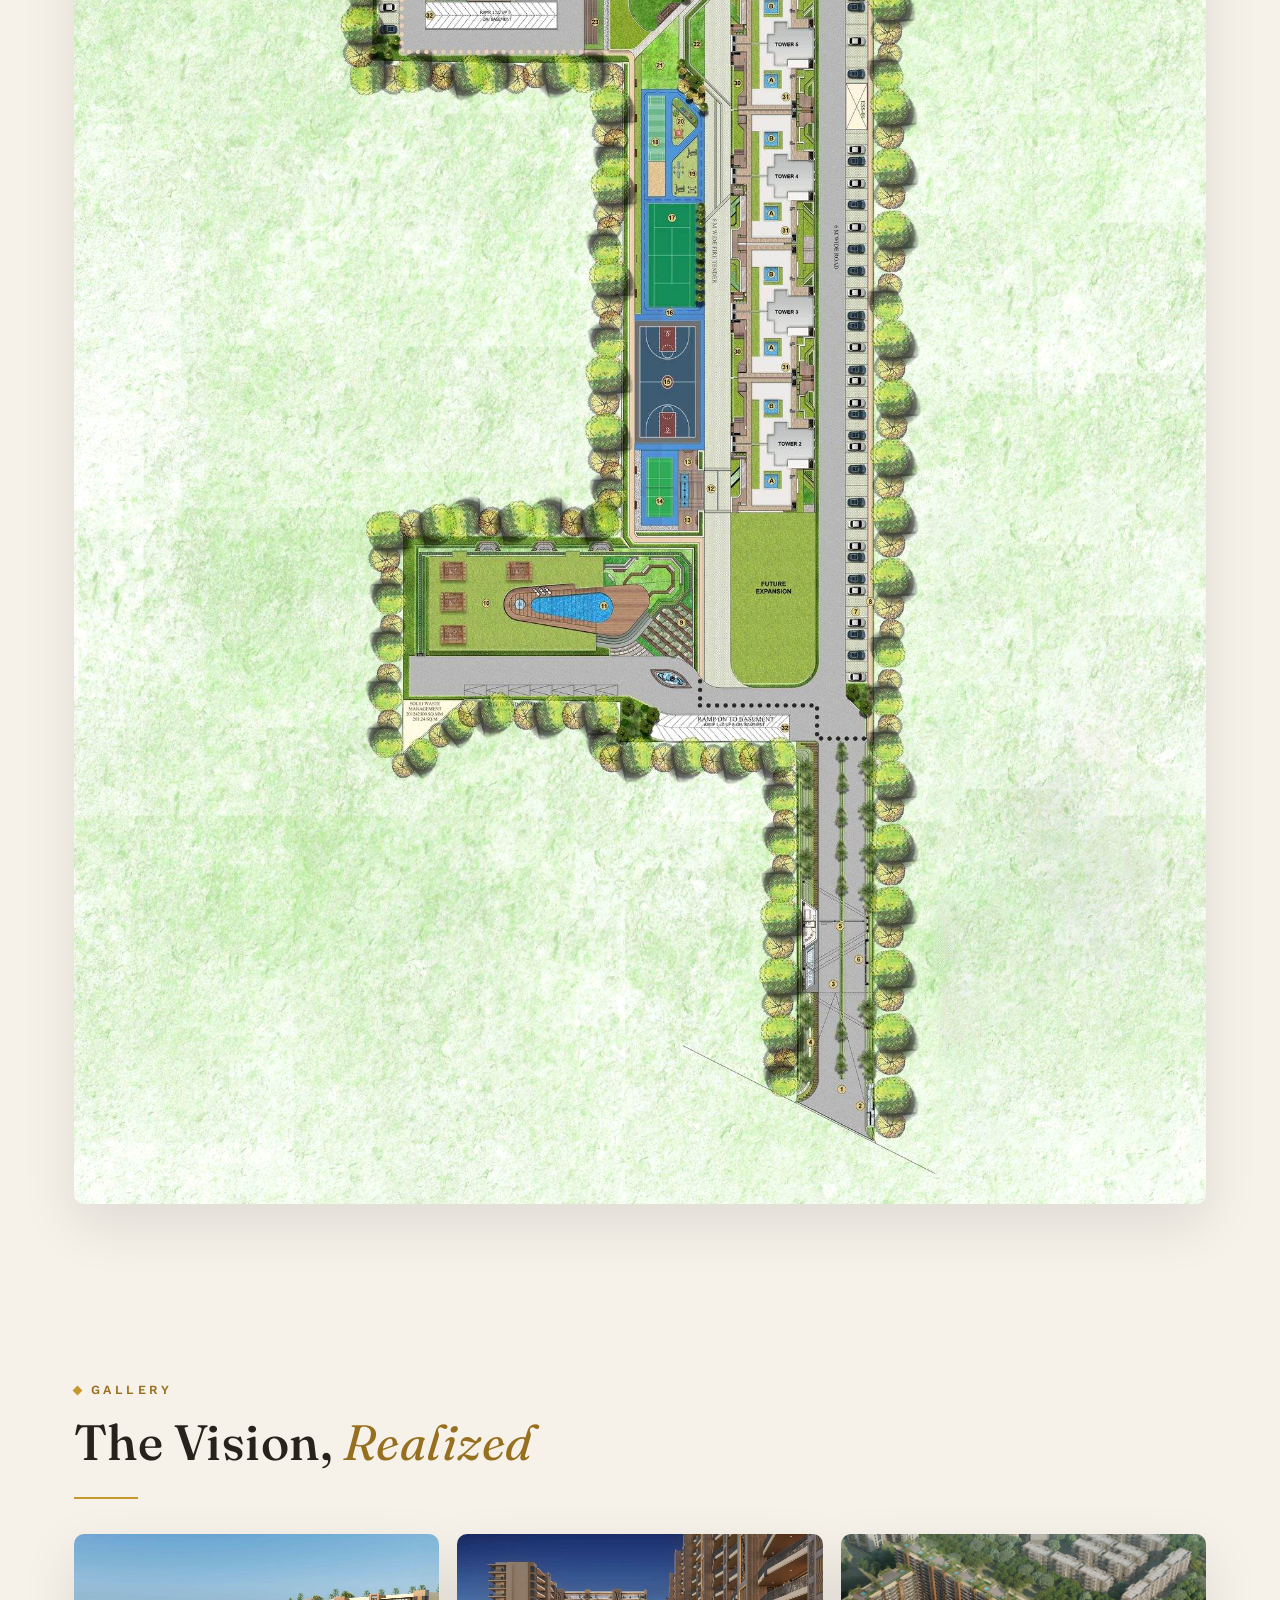
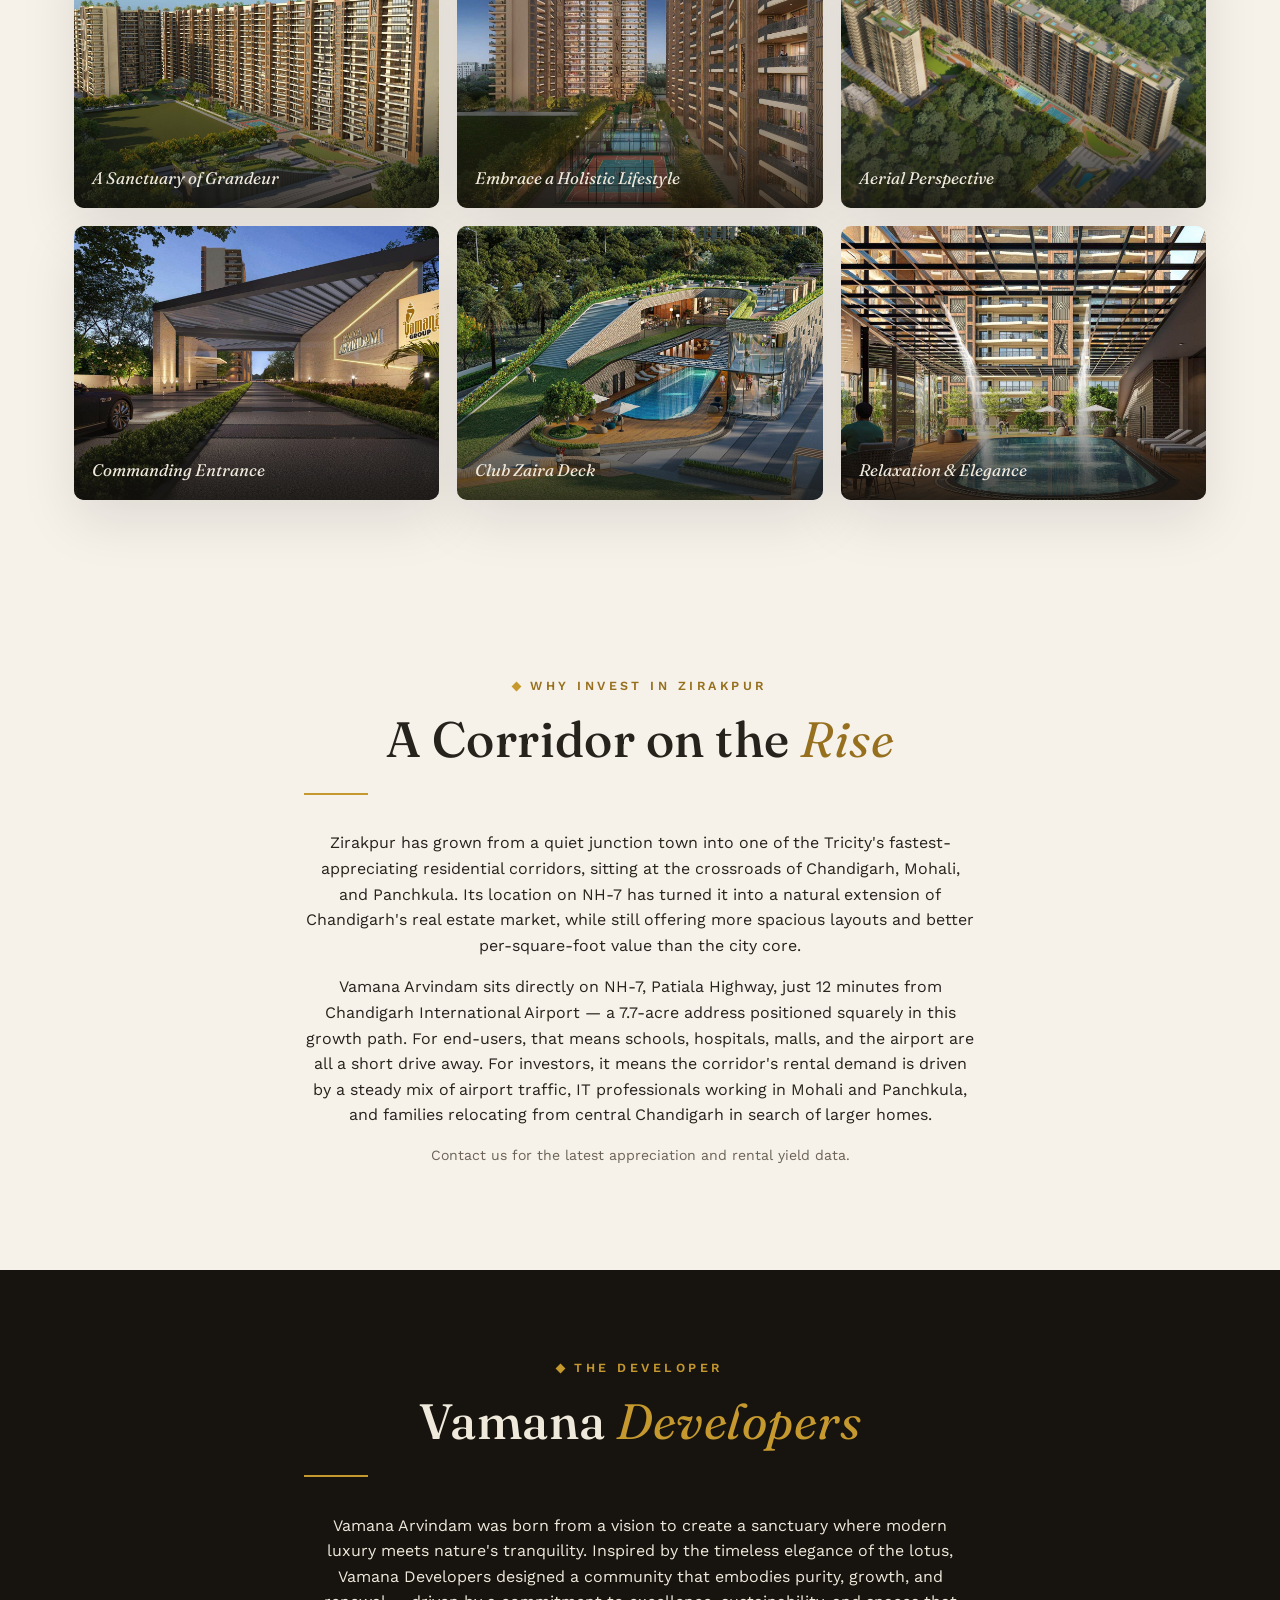
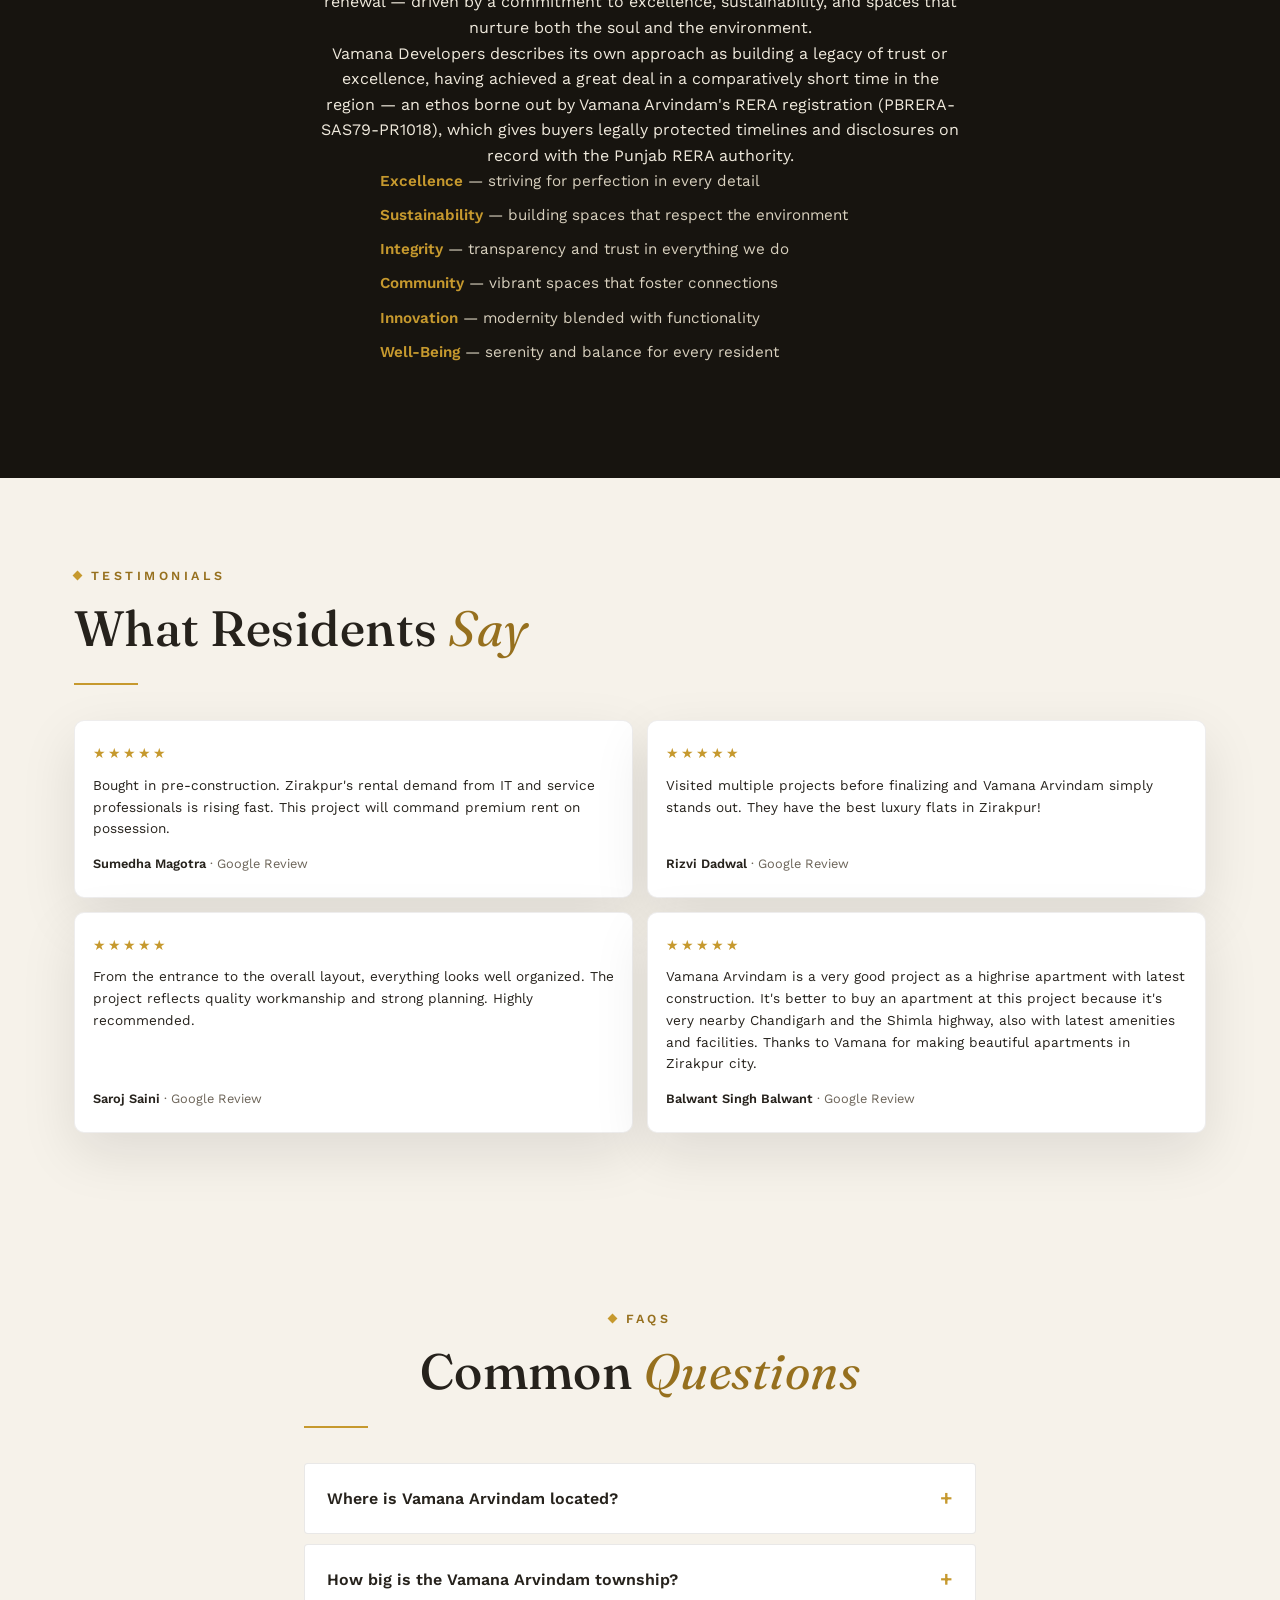
==== commit 2fd479fc: "Add files via upload" ====
--- a/vamanaarvindamzirakpur.com/index.html
+++ b/vamanaarvindamzirakpur.com/index.html
@@ -155,20 +155,31 @@
     {
       "@type": "FAQPage",
       "mainEntity": [
-        { "@type": "Question", "name": "Is Vamana Arvindam RERA-registered?", "acceptedAnswer": { "@type": "Answer", "text": "Yes. Vamana Arvindam is registered under RERA number PBRERA-SAS79-PR1018." } },
-        { "@type": "Question", "name": "What is the starting price of Vamana Arvindam?", "acceptedAnswer": { "@type": "Answer", "text": "3 BHK units at Vamana Arvindam start from Rs. 2.03 Cr onwards. Prices vary by configuration and tower." } },
-        { "@type": "Question", "name": "Where is Vamana Arvindam located?", "acceptedAnswer": { "@type": "Answer", "text": "Vamana Arvindam is located in Zirakpur, Punjab, near the Zirakpur Flyover and Airport Chowk." } },
-        { "@type": "Question", "name": "What configurations are available at Vamana Arvindam?", "acceptedAnswer": { "@type": "Answer", "text": "Vamana Arvindam offers 3 BHK, 3+1 BHK, and 4+1 BHK residences." } },
-        { "@type": "Question", "name": "How far is Vamana Arvindam from Chandigarh International Airport?", "acceptedAnswer": { "@type": "Answer", "text": "Chandigarh International Airport is approximately 7 minutes from Vamana Arvindam." } },
-        { "@type": "Question", "name": "What is Club Zaira?", "acceptedAnswer": { "@type": "Answer", "text": "Club Zaira is the 30,000 sq. ft. clubhouse exclusive to residents of Vamana Arvindam, offering a wide range of leisure and recreational amenities." } },
-        { "@type": "Question", "name": "Who is the developer of Vamana Arvindam?", "acceptedAnswer": { "@type": "Answer", "text": "Vamana Arvindam is developed by Vamana Developers." } },
+        { "@type": "Question", "name": "Where is Vamana Arvindam located?", "acceptedAnswer": { "@type": "Answer", "text": "At High Ground Lights, Patiala Road (NH-7), Zirakpur, Punjab 140603 — at the crossroads of Chandigarh, Mohali, and Panchkula." } },
+        { "@type": "Question", "name": "How big is the Vamana Arvindam township?", "acceptedAnswer": { "@type": "Answer", "text": "It's a 7.7-acre township of 10 towers, Ground+17 floors each, with 312 both-side-open, green-facing residences in total." } },
+        { "@type": "Question", "name": "What configurations are available at Vamana Arvindam?", "acceptedAnswer": { "@type": "Answer", "text": "3 BHK, 3+1 BHK, and 4+1 BHK residences." } },
+        { "@type": "Question", "name": "What is the starting price of Vamana Arvindam?", "acceptedAnswer": { "@type": "Answer", "text": "Vamana Arvindam starts from ₹2.03 Cr onwards. Prices vary by configuration, tower, and floor — contact us for the complete, current price list." } },
+        { "@type": "Question", "name": "What is the RERA number of Vamana Arvindam?", "acceptedAnswer": { "@type": "Answer", "text": "Vamana Arvindam is registered under RERA number PBRERA-SAS79-PR1018. You can independently verify this on the official RERA Punjab portal." } },
         { "@type": "Question", "name": "How many towers and floors does Vamana Arvindam have?", "acceptedAnswer": { "@type": "Answer", "text": "Vamana Arvindam has 10 towers of Ground+17 floors each, with 312 units in total." } },
-        { "@type": "Question", "name": "When is the possession date for Vamana Arvindam?", "acceptedAnswer": { "@type": "Answer", "text": "Possession is scheduled for May 2029, as per the project's RERA registration." } },
-        { "@type": "Question", "name": "How does Vamana Arvindam compare to other Zirakpur projects?", "acceptedAnswer": { "@type": "Answer", "text": "Vamana Arvindam stands out for its scale (10 towers, 312 units on 7.7 acres), its 30,000 sq. ft. clubhouse Club Zaira, 4-tier gated security, and its NH-7 location near Airport Road and PR-7." } },
-        { "@type": "Question", "name": "What is the difference between super area and carpet area?", "acceptedAnswer": { "@type": "Answer", "text": "Super area includes the carpet area plus a share of common spaces like lobbies and corridors. Carpet area is the actual usable floor space within a unit's walls." } },
+        { "@type": "Question", "name": "What is the possession date?", "acceptedAnswer": { "@type": "Answer", "text": "Possession is scheduled for May 2029, as per the project's RERA registration." } },
+        { "@type": "Question", "name": "How far is Vamana Arvindam from Chandigarh International Airport?", "acceptedAnswer": { "@type": "Answer", "text": "Approximately 12 minutes via NH-7, Patiala Highway." } },
+        { "@type": "Question", "name": "What is Club Zaira?", "acceptedAnswer": { "@type": "Answer", "text": "A 30,000 sq. ft. clubhouse with resort-style amenities exclusive to residents." } },
+        { "@type": "Question", "name": "What is the area of the 3 BHK units?", "acceptedAnswer": { "@type": "Answer", "text": "2325 – 2518 sq. ft." } },
+        { "@type": "Question", "name": "What is the area of the 3+1 BHK units?", "acceptedAnswer": { "@type": "Answer", "text": "2690 – 2950 sq. ft." } },
+        { "@type": "Question", "name": "What is the area of the 4+1 BHK units?", "acceptedAnswer": { "@type": "Answer", "text": "3685 sq. ft." } },
+        { "@type": "Question", "name": "Is Vamana Arvindam close to schools?", "acceptedAnswer": { "@type": "Answer", "text": "Yes, St. Xavier, DPS, and Amity University are all within 5–8 minutes." } },
+        { "@type": "Question", "name": "Is Vamana Arvindam close to hospitals?", "acceptedAnswer": { "@type": "Answer", "text": "Yes, Amcare and Mehar are 5 minutes away; GMCH, Fortis Mohali, and Alchemist are within 15 minutes." } },
+        { "@type": "Question", "name": "Who is the developer of Vamana Arvindam?", "acceptedAnswer": { "@type": "Answer", "text": "Vamana Developers." } },
+        { "@type": "Question", "name": "What amenities does Vamana Arvindam offer?", "acceptedAnswer": { "@type": "Answer", "text": "Swimming pool, tennis and basketball courts, jogging track, amphitheatre, zen garden, and more via Club Zaira." } },
+        { "@type": "Question", "name": "Is Vamana Arvindam suitable for investment?", "acceptedAnswer": { "@type": "Answer", "text": "Zirakpur's location and connectivity make it a strong long-term investment corridor. Ask us for the latest appreciation trends and rental data." } },
+        { "@type": "Question", "name": "How do I book a site visit?", "acceptedAnswer": { "@type": "Answer", "text": "Submit your details through the enquiry form or call/WhatsApp us directly." } },
+        { "@type": "Question", "name": "Is home loan assistance available?", "acceptedAnswer": { "@type": "Answer", "text": "Yes — our team can connect you with home loan partners. Contact us for current tie-ups and rates." } },
+        { "@type": "Question", "name": "What is the payment plan?", "acceptedAnswer": { "@type": "Answer", "text": "Flexible payment plans are available. Contact our sales team for current plan options." } },
+        { "@type": "Question", "name": "How does Vamana Arvindam compare to other Zirakpur projects?", "acceptedAnswer": { "@type": "Answer", "text": "Vamana Arvindam stands out for its scale (10 towers, 312 units on 7.7 acres), its 30,000 sq. ft. dedicated clubhouse (Club Zaira), 4-tier gated security, and its position directly on NH-7 near Airport Road and PR-7 — a combination not every Zirakpur project offers together." } },
+        { "@type": "Question", "name": "What is the difference between super area and carpet area?", "acceptedAnswer": { "@type": "Answer", "text": "Super area includes your carpet area plus a share of common spaces (lobbies, staircases, corridors). Carpet area is the actual usable floor space within your unit's walls. For exact carpet-area figures for Vamana Arvindam, contact our sales team." } },
         { "@type": "Question", "name": "Is Vamana Arvindam Vastu-compliant?", "acceptedAnswer": { "@type": "Answer", "text": "Contact our sales team to confirm current Vastu-compliance details for specific units and configurations." } },
         { "@type": "Question", "name": "Which banks offer home loans for Vamana Arvindam?", "acceptedAnswer": { "@type": "Answer", "text": "Home loan assistance is available through leading nationalized and private banks. Contact our team for the current list of lending partners and rates." } },
-        { "@type": "Question", "name": "Is Zirakpur a good investment in 2026?", "acceptedAnswer": { "@type": "Answer", "text": "Zirakpur's position at the crossroads of Chandigarh, Mohali, and Panchkula, along with NH-7 connectivity and airport proximity, has made it one of the Tricity's fastest-growing residential corridors." } }
+        { "@type": "Question", "name": "Is Zirakpur a good investment in 2026?", "acceptedAnswer": { "@type": "Answer", "text": "Zirakpur's position at the crossroads of Chandigarh, Mohali, and Panchkula — along with its NH-7 connectivity and proximity to Chandigarh International Airport — has made it one of the Tricity's fastest-growing residential corridors. See our 'Why Invest' section above for more." } }
       ]
     }
   ]
@@ -422,7 +433,7 @@
           <button type="button" class="btn btn-outline-dark btn-sm" data-action="enquire" data-unit-type="4+1 BHK">Price on Request</button>
         </div>
       </div>
-      <p class="note-line">Prices vary by tower and floor. Additional block configurations available on request.</p>
+      <p class="note-line">Prices vary by tower and floor. Additional block configurations available on request &middot; <a href="price-list.html">See the full price list &amp; payment options &rarr;</a></p>
     </div>
   </section>
 
@@ -573,7 +584,6 @@
       <div class="map-image-wrap">
         <img src="images/optimized/location-map.jpg" alt="Vamana Arvindam location map showing NH-7 Patiala Highway, Chandigarh Airport, Airport Chowk and Panchkula" loading="lazy" width="1600" height="1073">
       </div>
-      <p class="map-link-line"><a href="https://www.google.com/maps/search/?api=1&query=Vamana+Arvindam+Patiala+Road+Zirakpur" target="_blank" rel="noopener">View on Google Maps &rarr;</a></p>
 
       <div class="location-grid">
         <div class="location-col">
@@ -907,6 +917,7 @@
           </button>
           <button type="button" class="btn btn-outline-light" data-action="call">Request Callback</button>
         </div>
+        <p class="note-line" style="text-align:left"><a href="book-site-visit.html">Planning ahead? See what to expect on your visit &rarr;</a></p>
       </div>
       <form class="contact-form" id="contactForm" novalidate>
         <label class="visually-hidden" for="contactName">Name</label>
@@ -929,6 +940,8 @@
       <p class="footer-tagline">Purity, Serenity, Modern Luxury.</p>
     </div>
     <nav class="footer-links" aria-label="Footer">
+      <a href="price-list.html">Price List</a>
+      <a href="book-site-visit.html">Book a Site Visit</a>
       <a href="privacy-policy.html">Privacy Policy</a>
       <a href="#contact">Contact</a>
     </nav>
--- a/vamanaarvindamzirakpur.com/styles.css
+++ b/vamanaarvindamzirakpur.com/styles.css
@@ -767,3 +767,33 @@
   max-width: 90vw; text-align: center;
 }
 @media (min-width: 900px) { .toast { bottom: 30px; } }
+
+/* ==========================================================================
+   SUB-PAGE HERO (Price List / Book Site Visit) — compact banner used on
+   pages other than the homepage; clears the fixed header automatically.
+   ========================================================================== */
+.page-hero {
+  position: relative;
+  padding: 148px 0 60px;
+  background: var(--color-charcoal);
+  overflow: hidden;
+}
+.page-hero::before {
+  content: '';
+  position: absolute; inset: 0;
+  background-size: cover; background-position: center;
+  opacity: 0.28;
+}
+.page-hero-inner { position: relative; z-index: 1; max-width: 760px; }
+.breadcrumb-nav { font-size: 0.78rem; color: #B7AF9E; margin: 0 0 16px; }
+.breadcrumb-nav a { color: var(--color-bronze); }
+.breadcrumb-nav a:hover { text-decoration: underline; }
+.breadcrumb-nav .sep { margin: 0 8px; opacity: 0.6; }
+.breadcrumb-nav [aria-current] { color: var(--color-text-on-dark); }
+.page-hero-title {
+  color: var(--color-text-on-dark); font-size: clamp(2rem, 5vw, 2.8rem);
+  margin: 0 0 14px; line-height: 1.12;
+}
+.page-hero-title em { font-style: italic; font-weight: 400; color: var(--color-bronze); }
+.page-hero-subtitle { color: #D8D0BE; font-size: 1.05rem; max-width: 620px; margin: 0; }
+@media (max-width: 640px) { .page-hero { padding: 118px 0 44px; } }
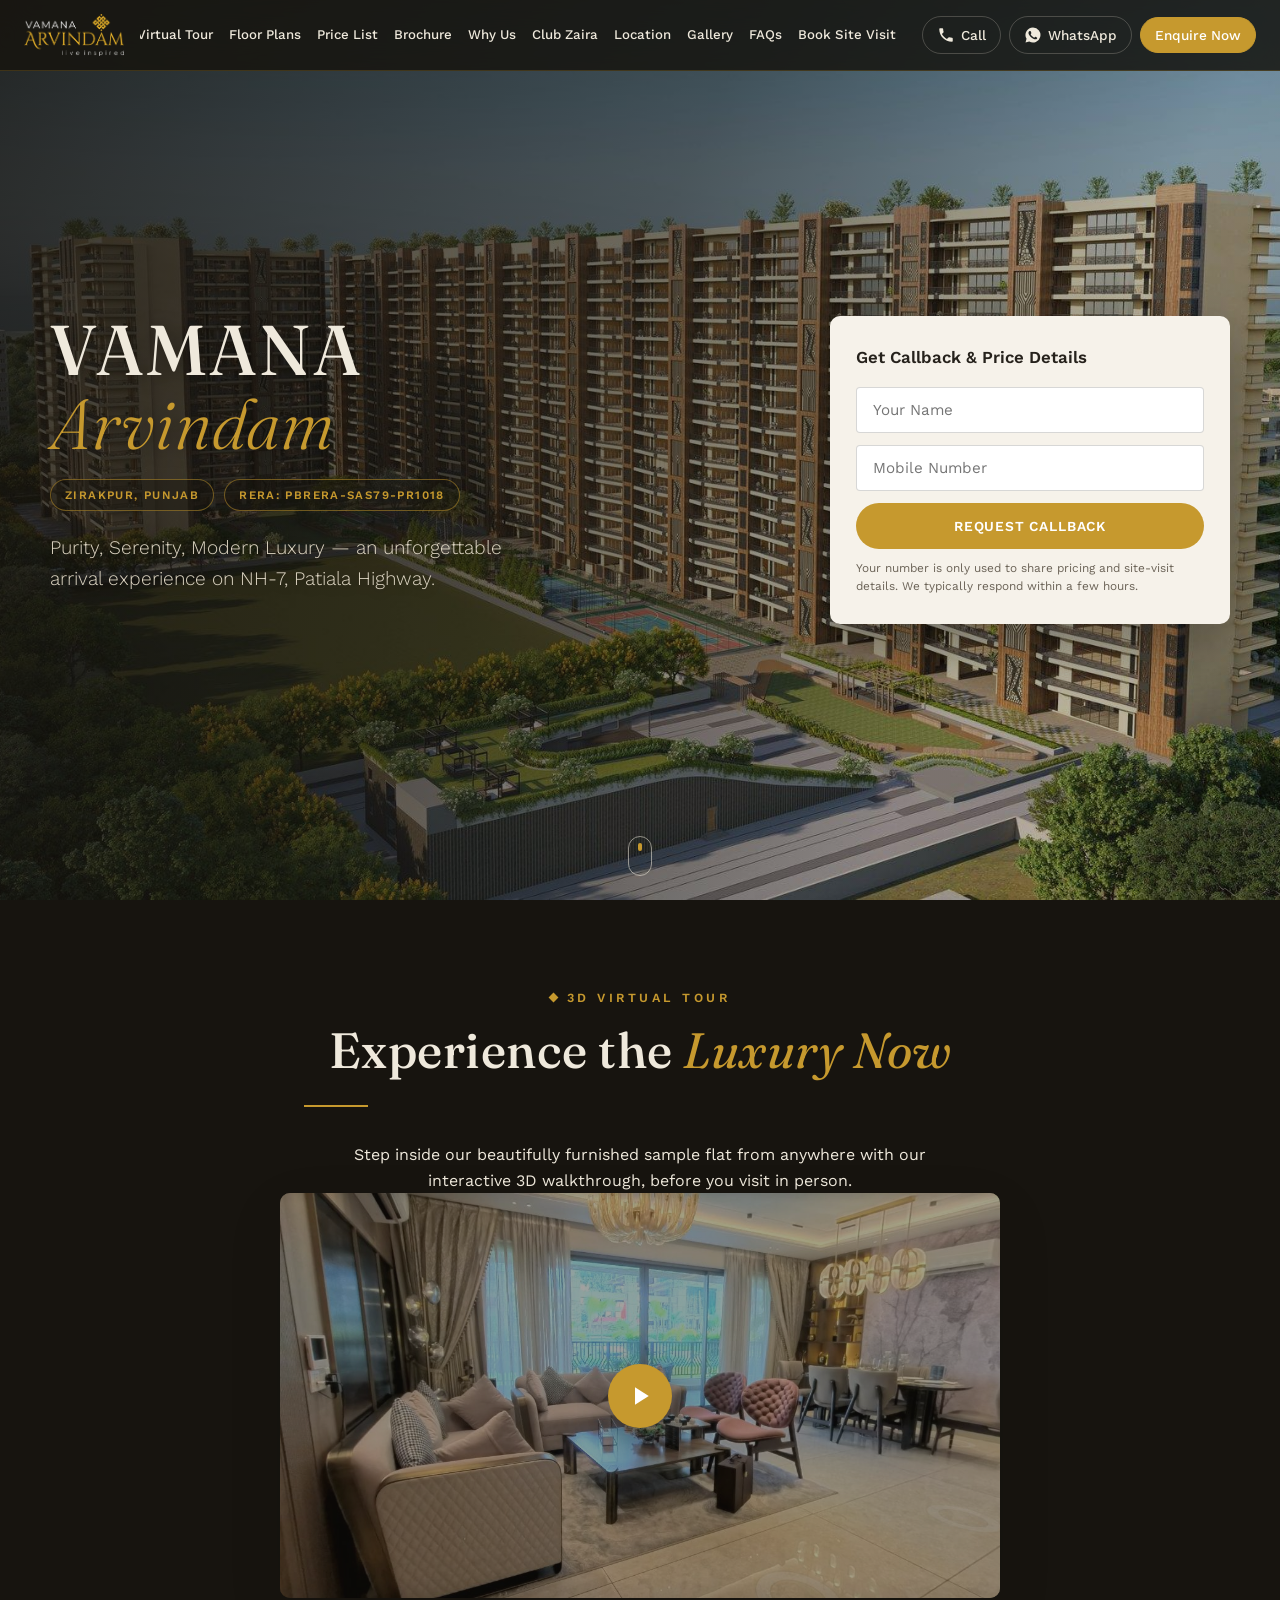
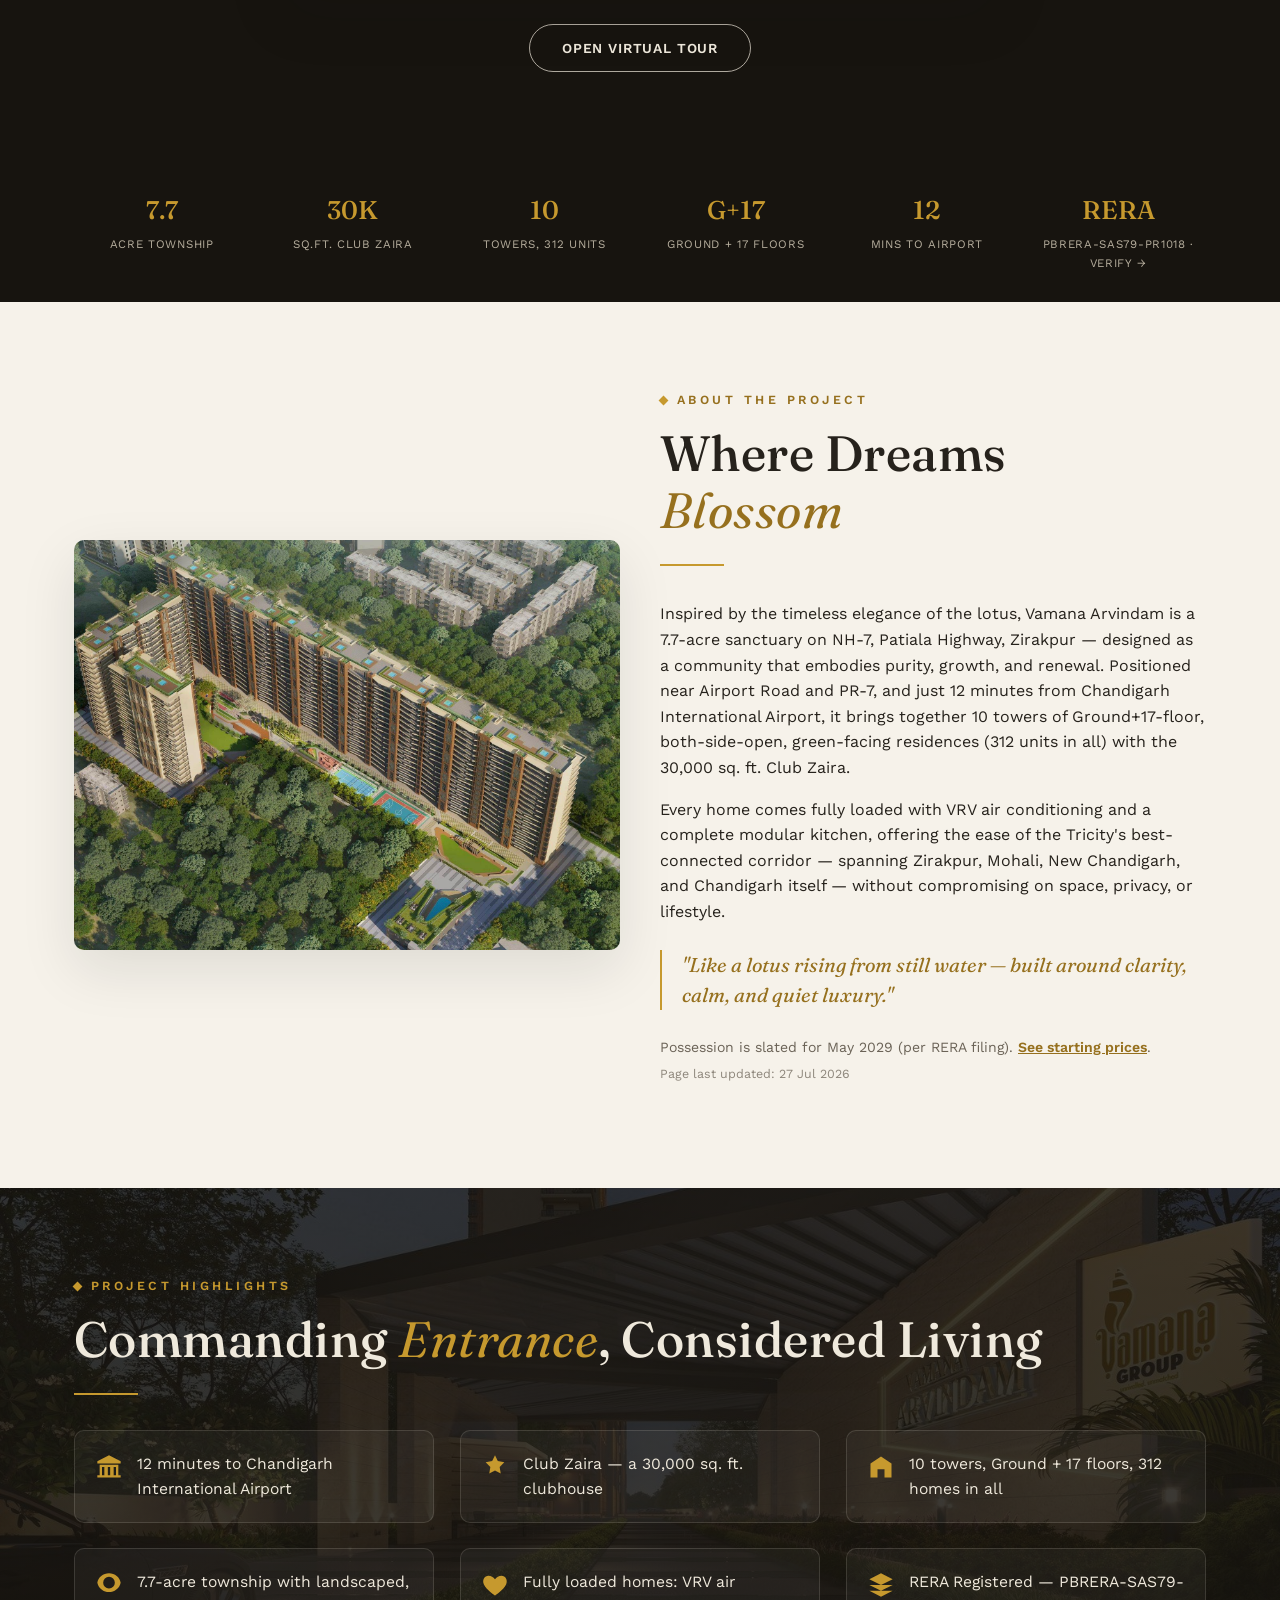
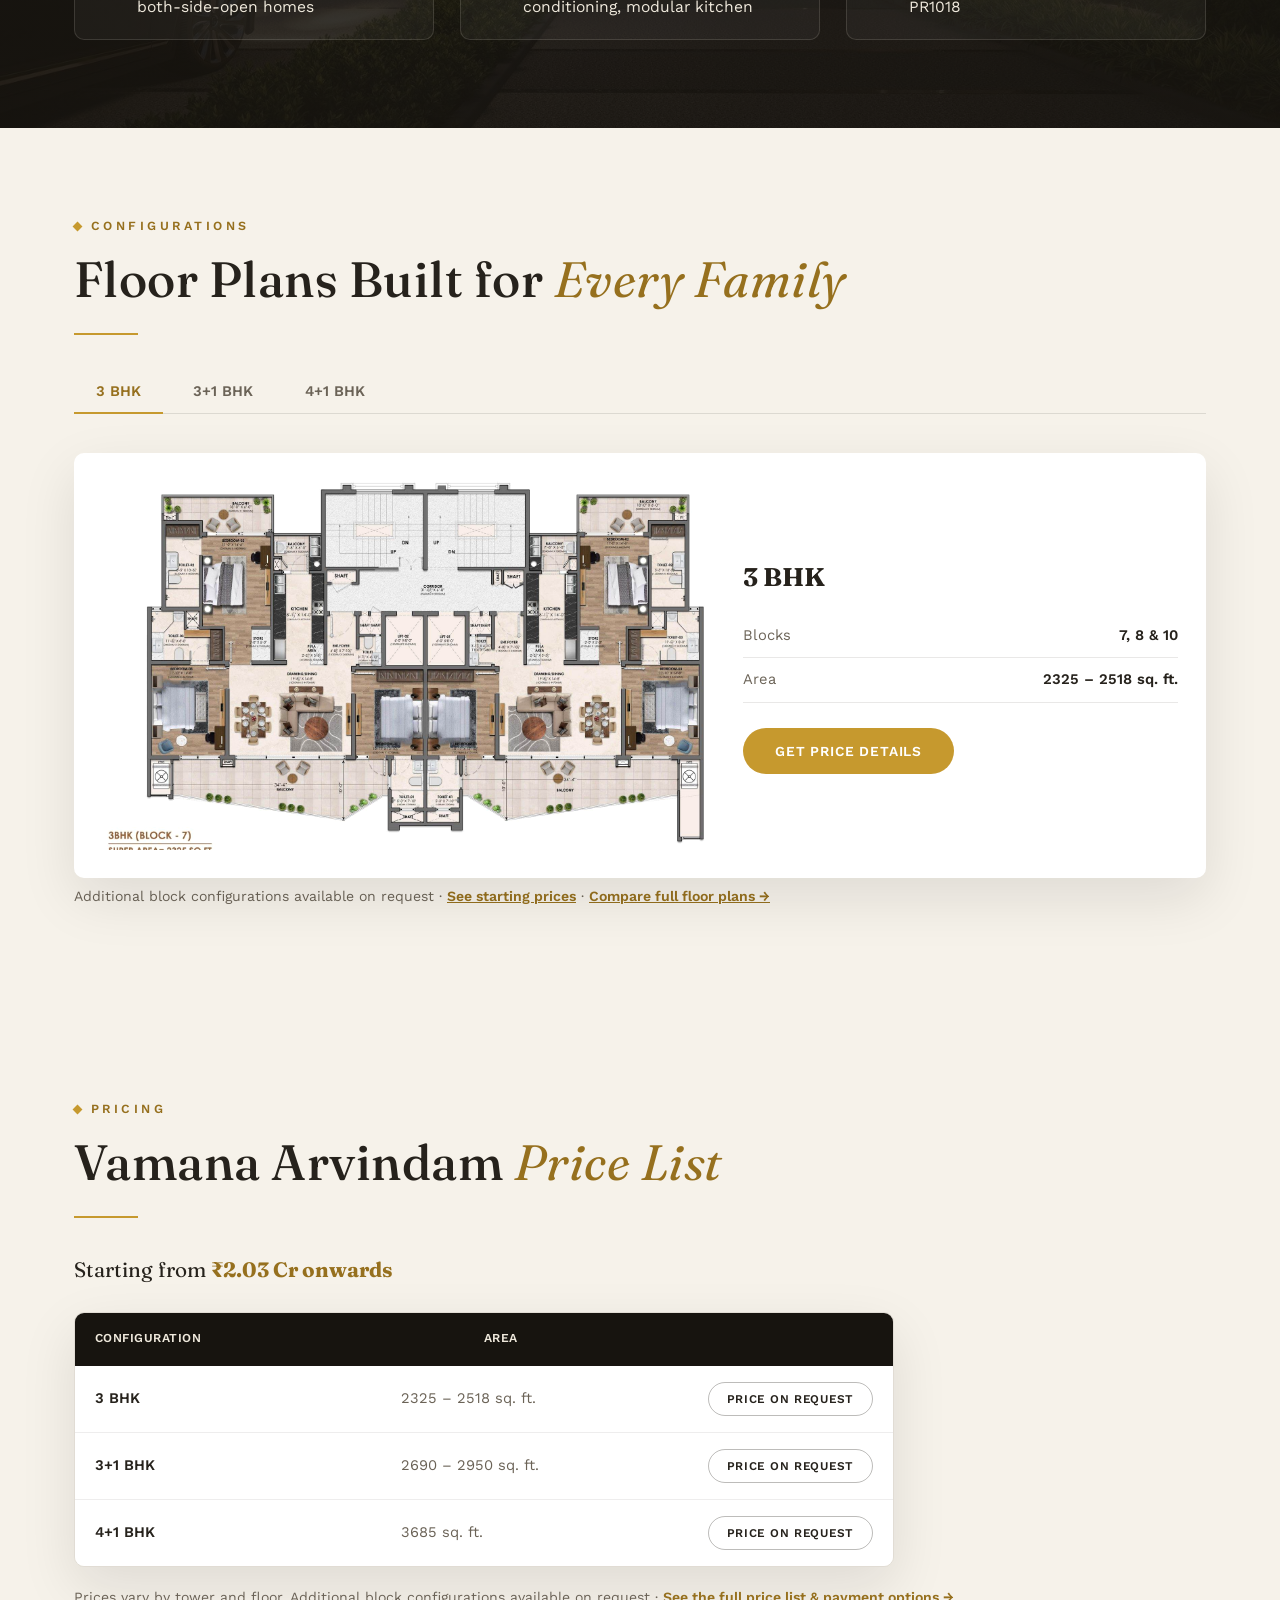
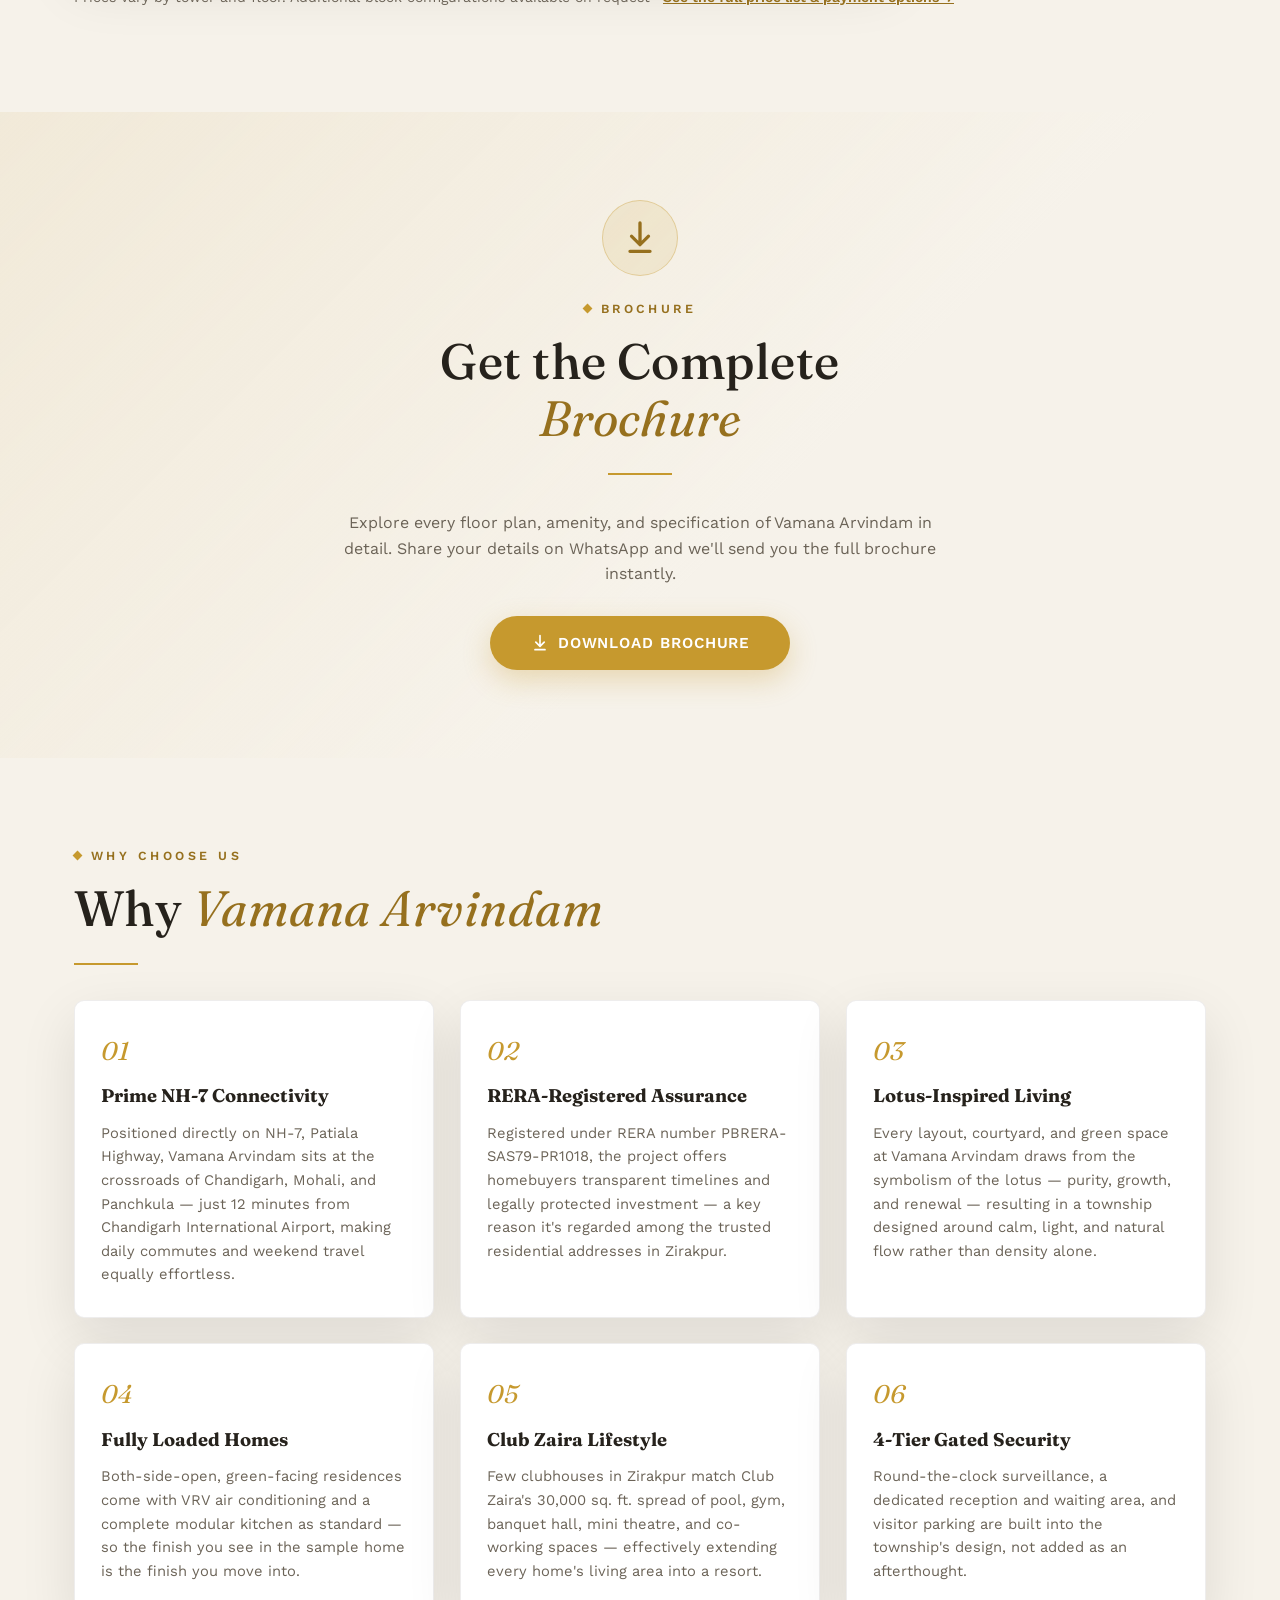
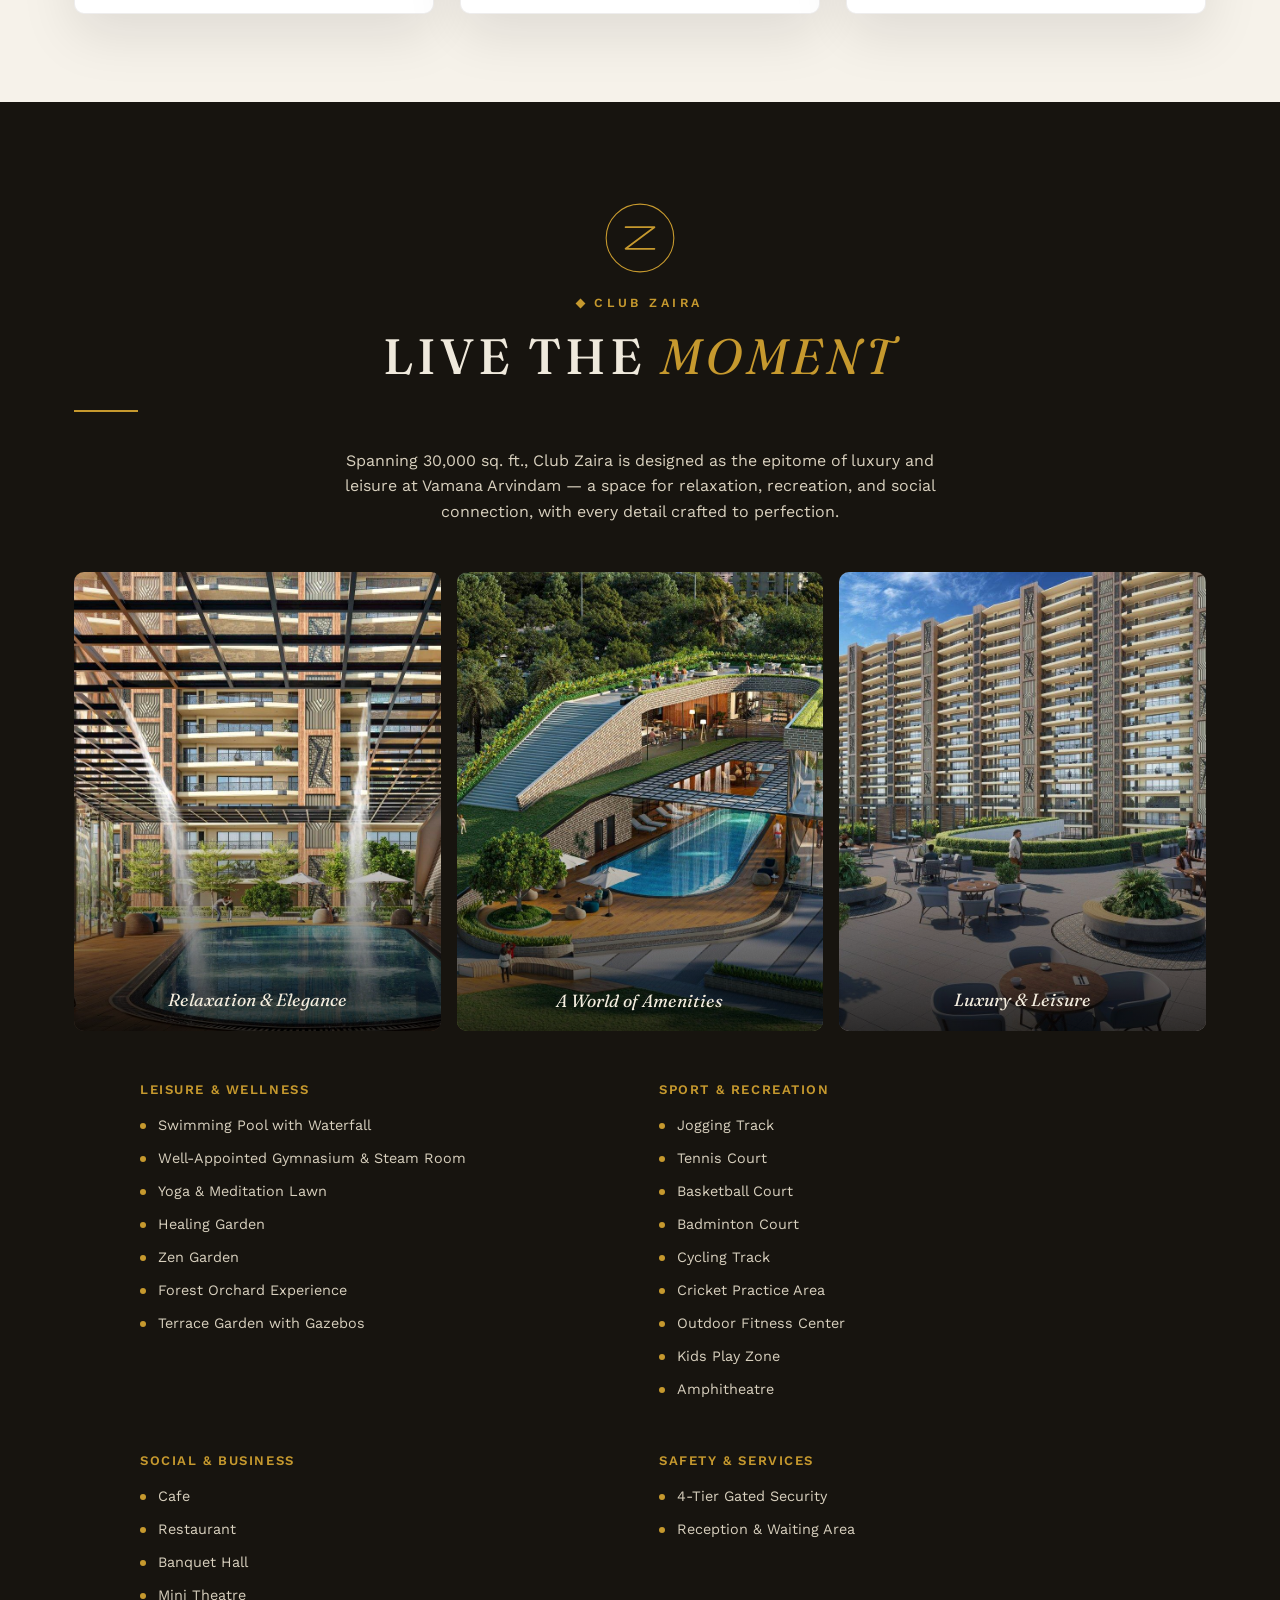
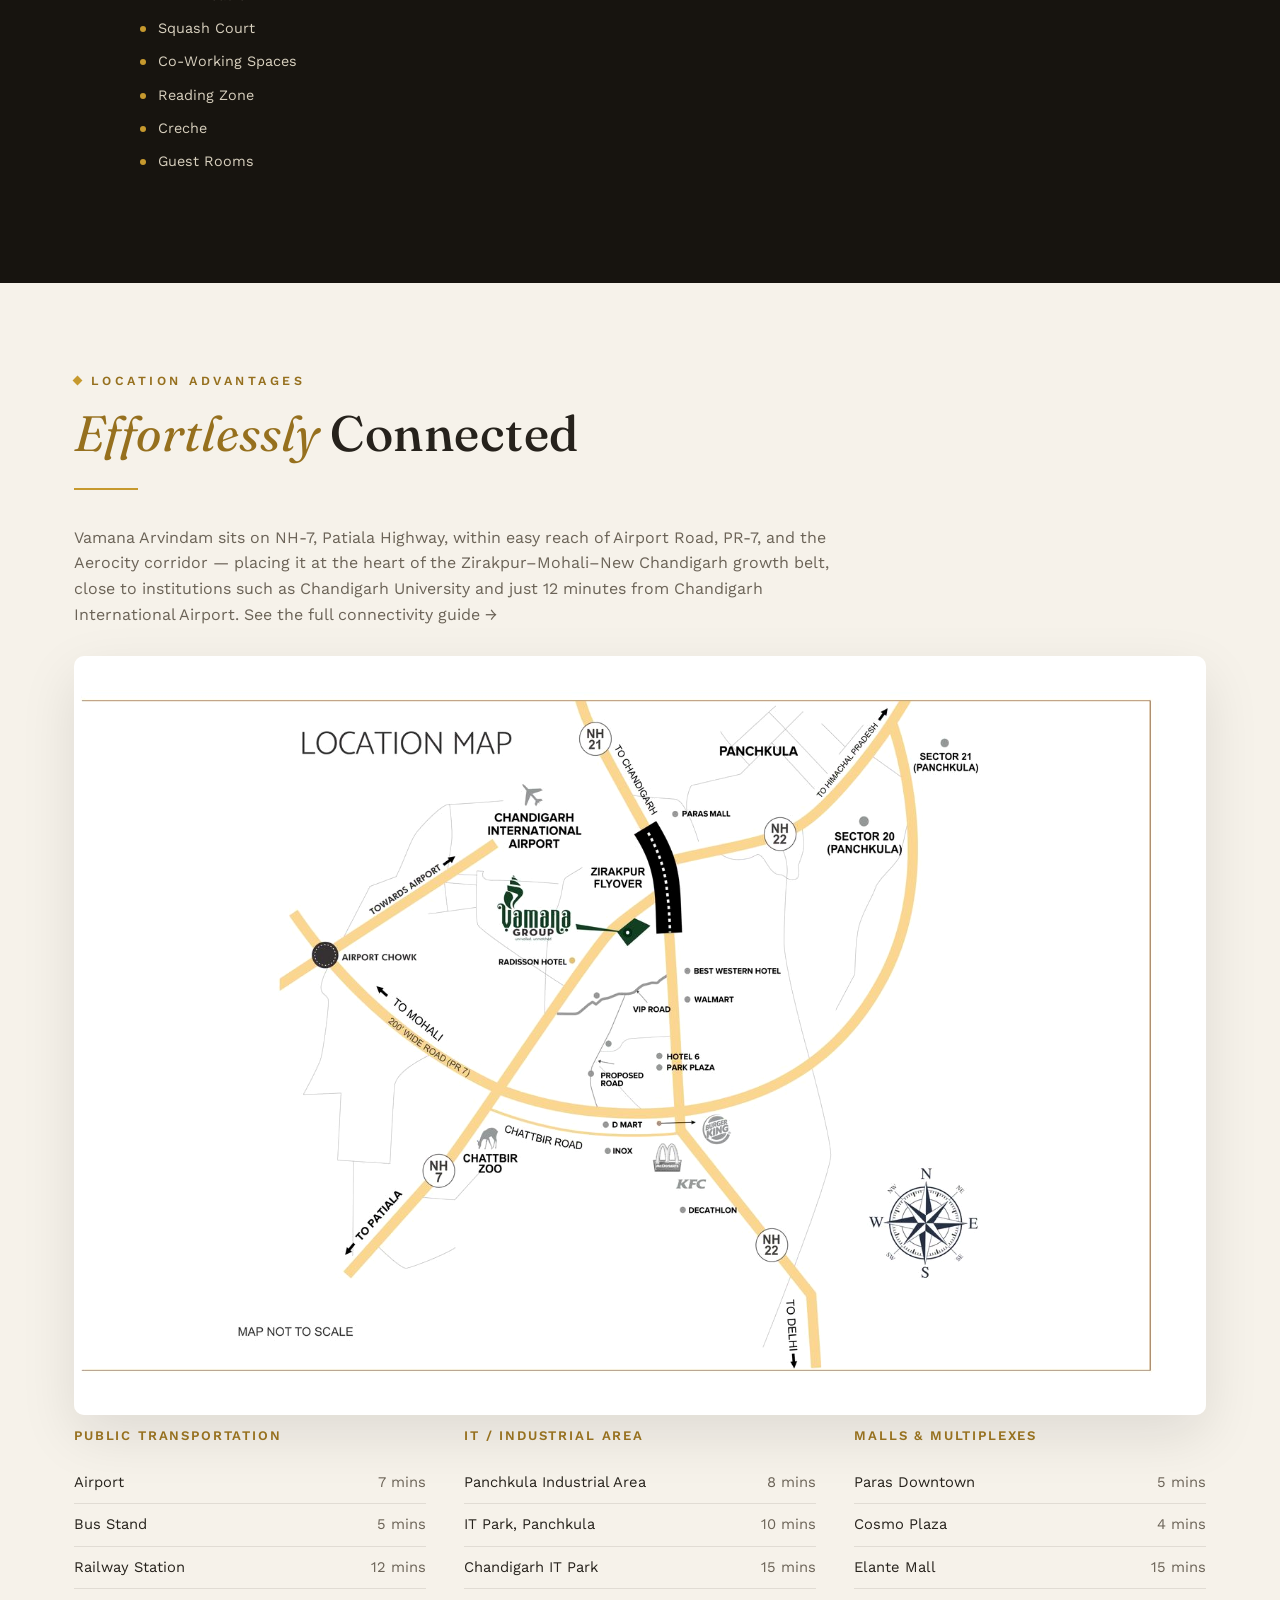
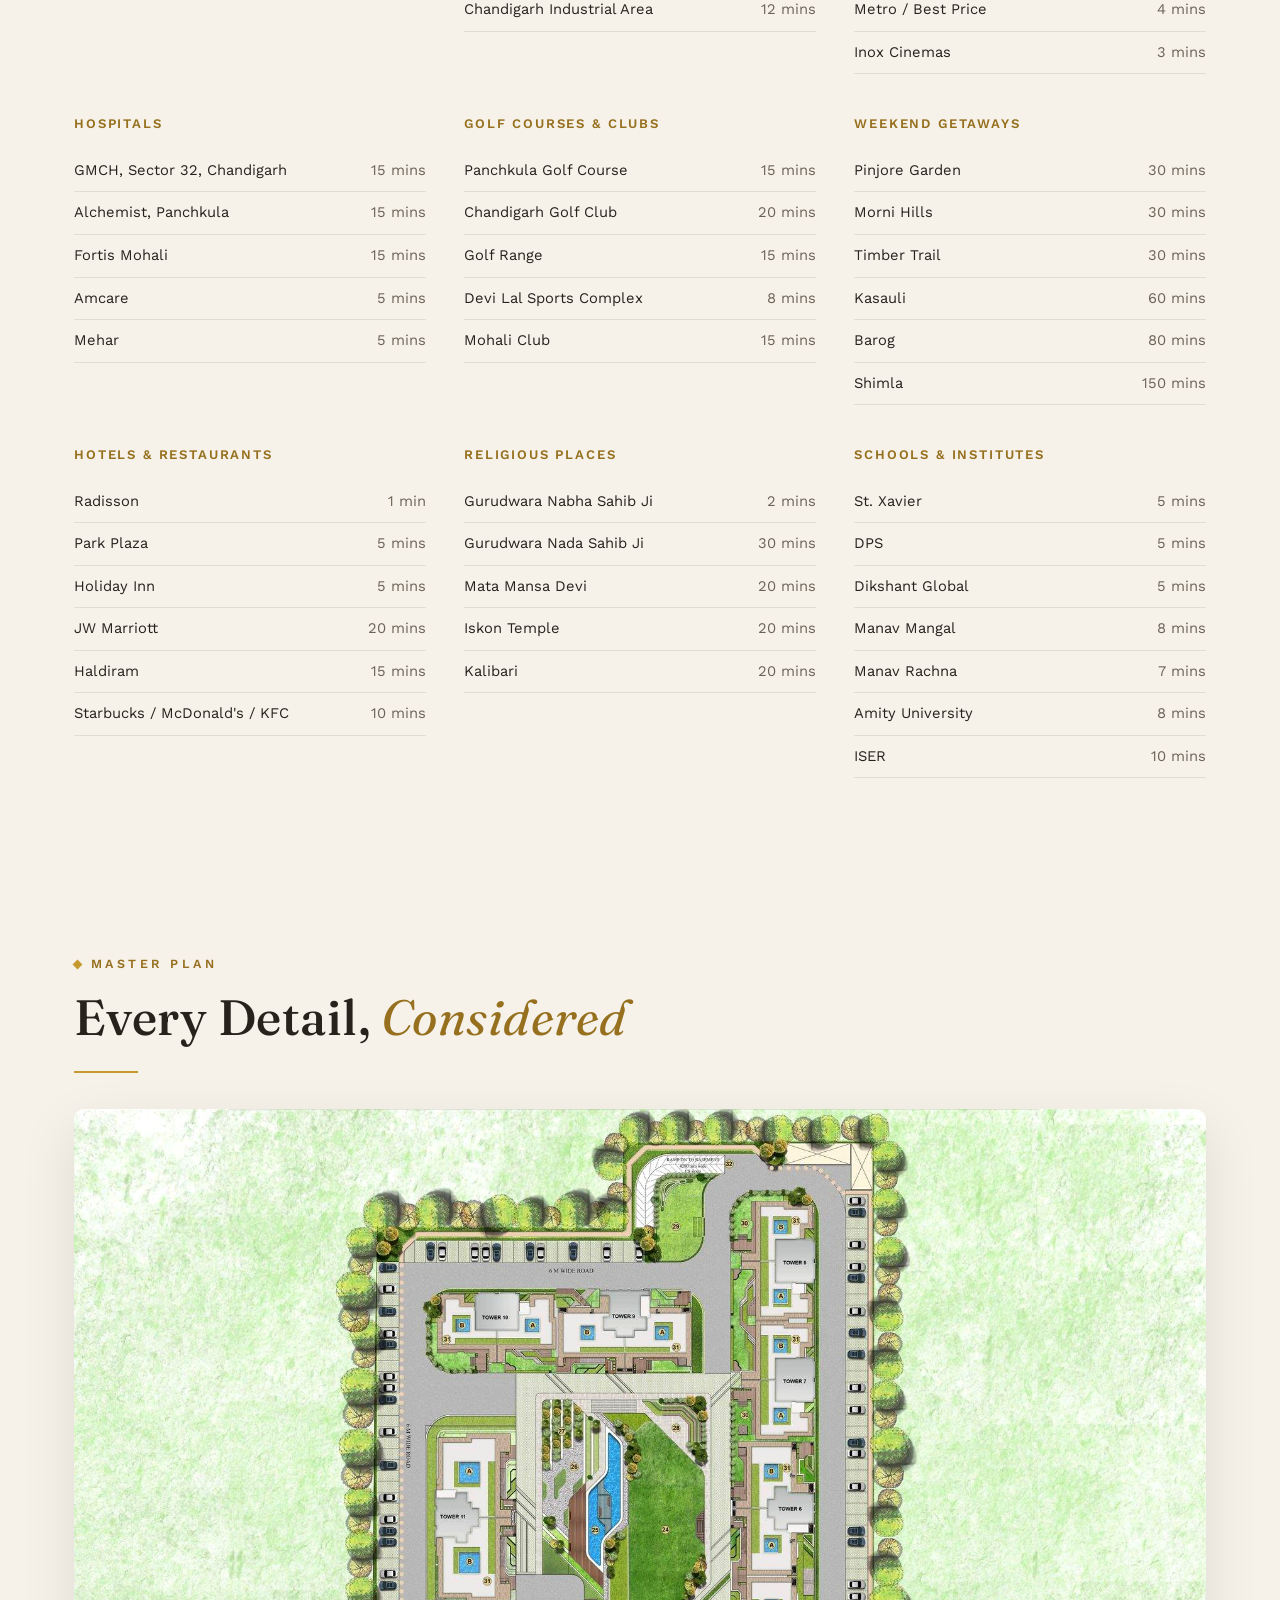
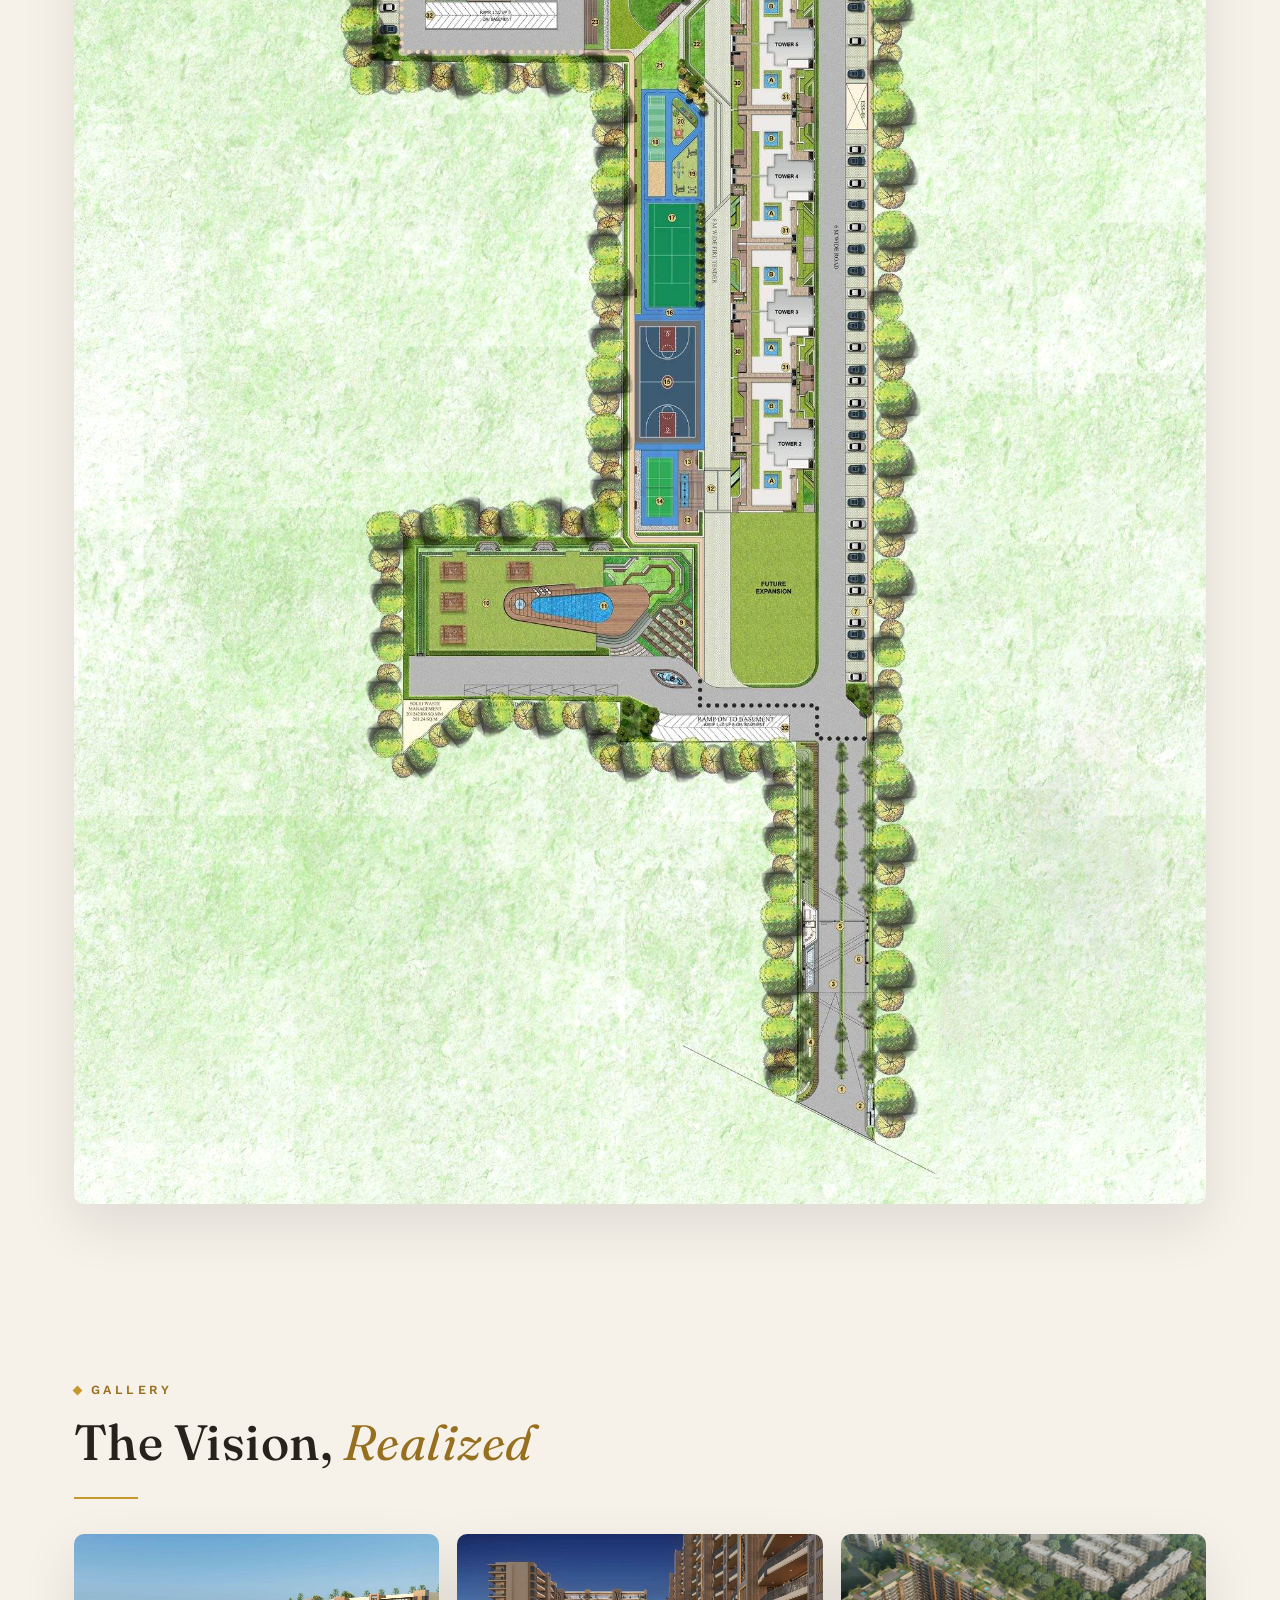
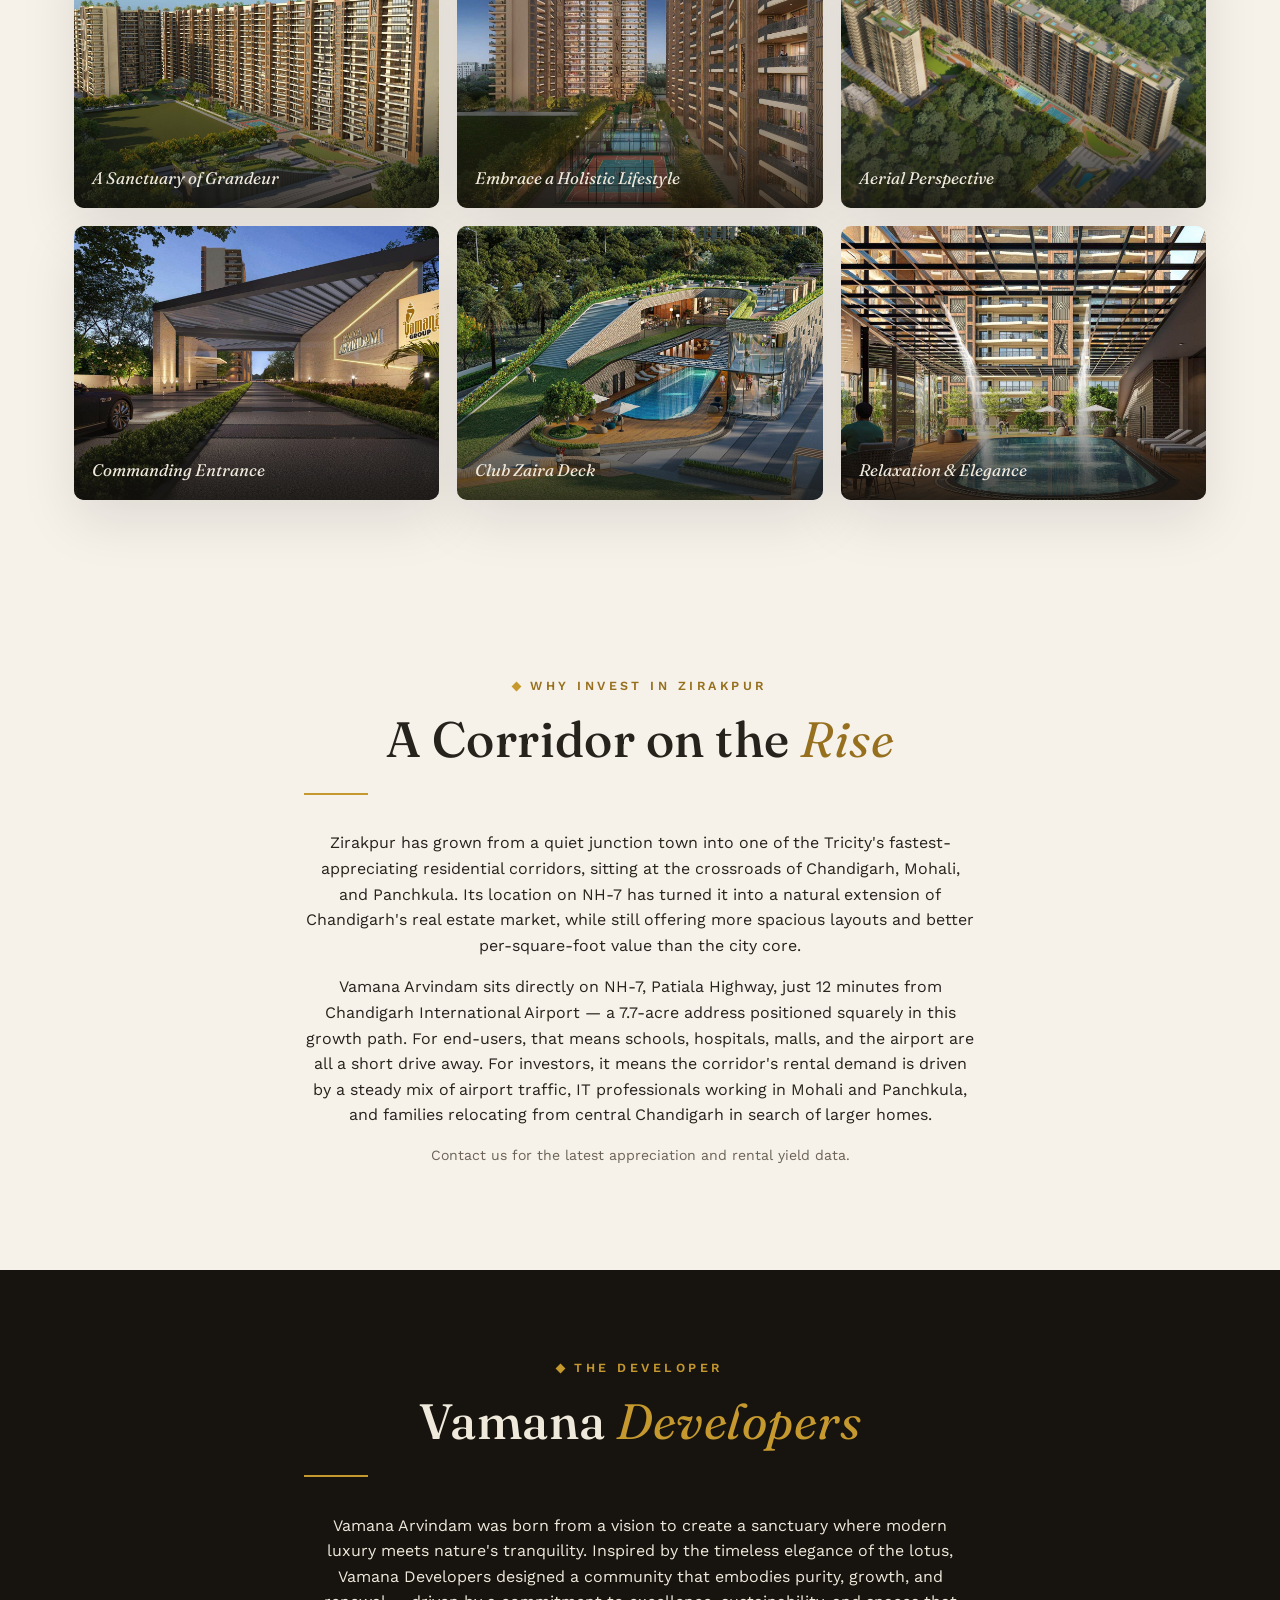
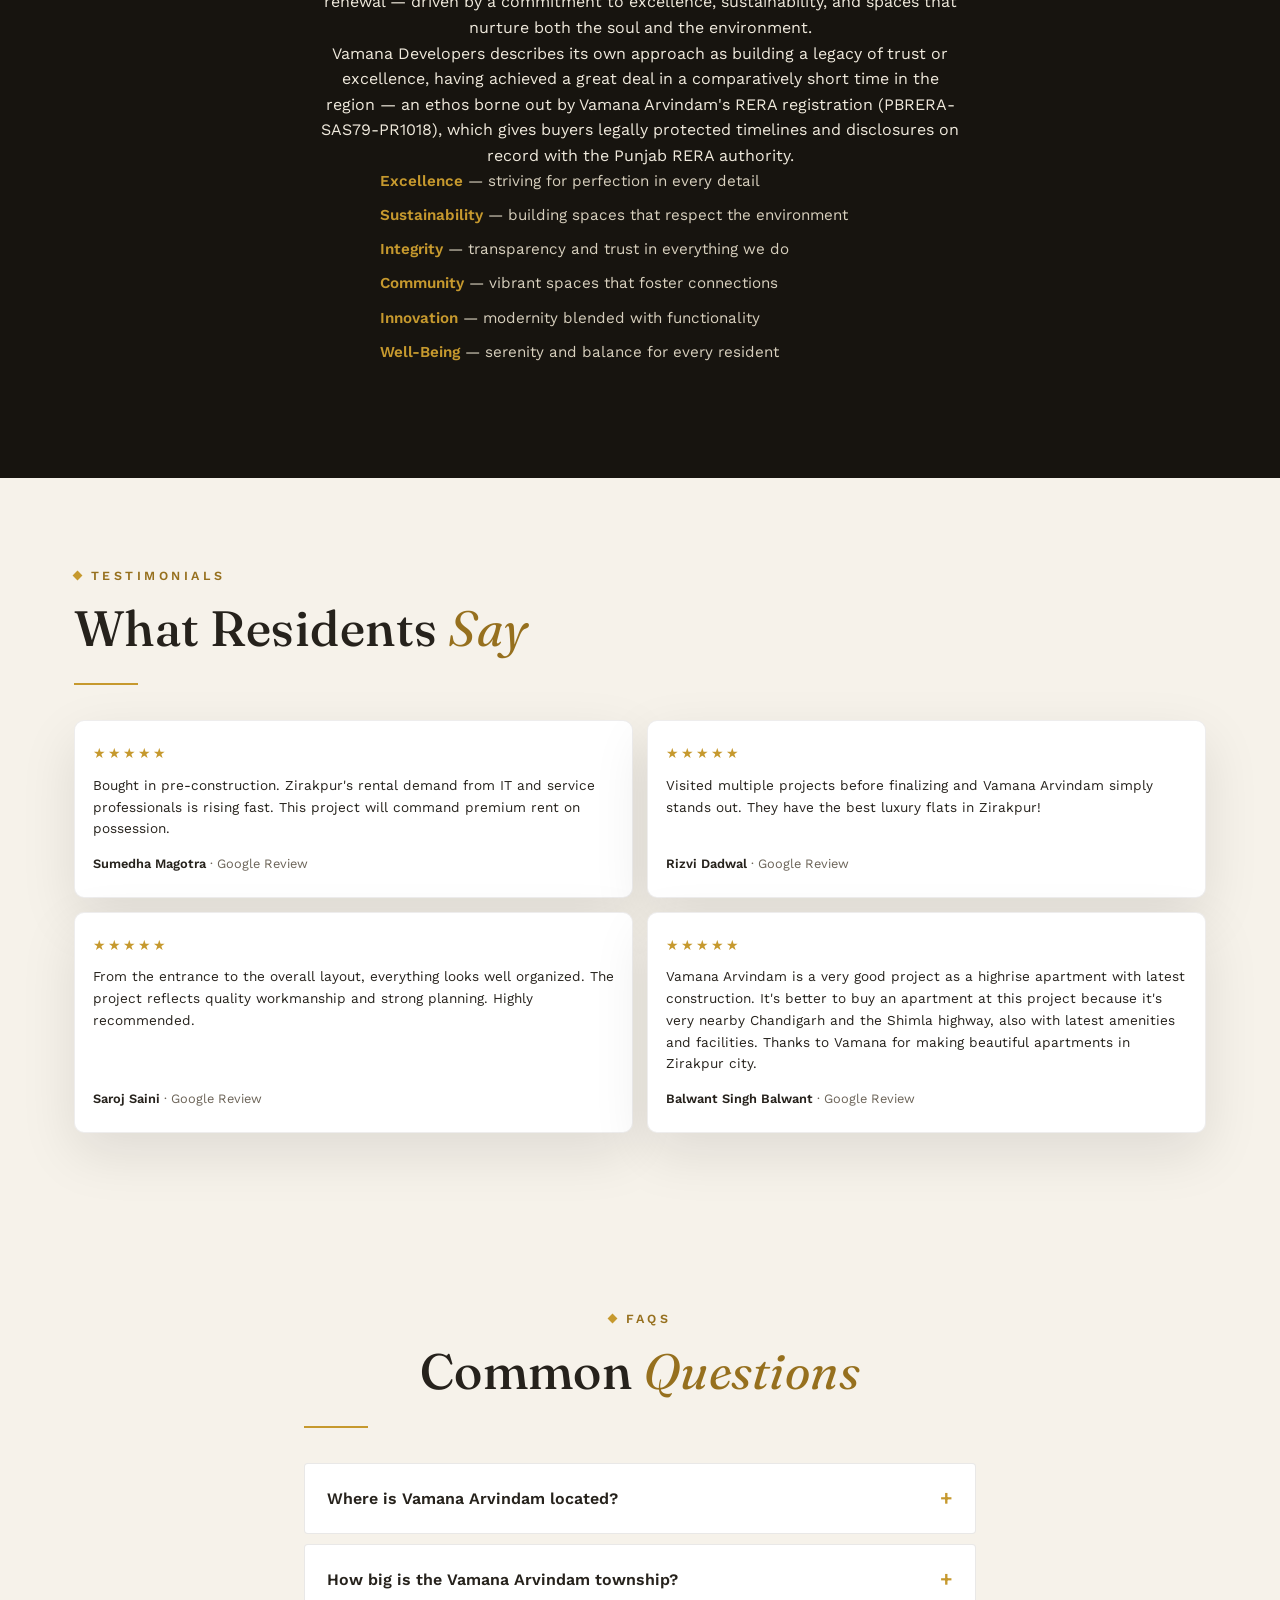
==== commit b5975895: "Add files via upload" ====
--- a/vamanaarvindamzirakpur.com/index.html
+++ b/vamanaarvindamzirakpur.com/index.html
@@ -205,14 +205,15 @@
     <nav class="site-nav" id="siteNav" aria-label="Section navigation">
       <a href="#about">About</a>
       <a href="#virtual-tour">Virtual Tour</a>
-      <a href="#configurations">Configurations</a>
-      <a href="#pricing">Pricing</a>
+      <a href="floor-plans.html">Floor Plans</a>
+      <a href="price-list.html">Price List</a>
       <a href="#brochure">Brochure</a>
       <a href="#why-choose">Why Us</a>
       <a href="#amenities">Club Zaira</a>
-      <a href="#location">Location</a>
+      <a href="location-connectivity.html">Location</a>
       <a href="#image-gallery">Gallery</a>
       <a href="#faq">FAQs</a>
+      <a href="book-site-visit.html">Book Site Visit</a>
       <a href="#contact">Contact</a>
     </nav>
 
@@ -405,7 +406,7 @@
           </div>
         </div>
       </div>
-      <p class="note-line">Additional block configurations available on request &middot; <a href="#pricing">See starting prices</a></p>
+      <p class="note-line">Additional block configurations available on request &middot; <a href="#pricing">See starting prices</a> &middot; <a href="floor-plans.html">Compare full floor plans &rarr;</a></p>
     </div>
   </section>
 
@@ -579,7 +580,7 @@
       <p class="section-eyebrow">Location Advantages</p>
       <h2 class="section-title"><em>Effortlessly</em> Connected</h2>
       <div class="gold-rule"></div>
-      <p class="location-intro">Vamana Arvindam sits on NH-7, Patiala Highway, within easy reach of Airport Road, PR-7, and the Aerocity corridor — placing it at the heart of the Zirakpur–Mohali–New Chandigarh growth belt, close to institutions such as Chandigarh University and just 12 minutes from Chandigarh International Airport.</p>
+      <p class="location-intro">Vamana Arvindam sits on NH-7, Patiala Highway, within easy reach of Airport Road, PR-7, and the Aerocity corridor — placing it at the heart of the Zirakpur–Mohali–New Chandigarh growth belt, close to institutions such as Chandigarh University and just 12 minutes from Chandigarh International Airport. <a href="location-connectivity.html">See the full connectivity guide &rarr;</a></p>
 
       <div class="map-image-wrap">
         <img src="images/optimized/location-map.jpg" alt="Vamana Arvindam location map showing NH-7 Patiala Highway, Chandigarh Airport, Airport Chowk and Panchkula" loading="lazy" width="1600" height="1073">
@@ -940,7 +941,9 @@
       <p class="footer-tagline">Purity, Serenity, Modern Luxury.</p>
     </div>
     <nav class="footer-links" aria-label="Footer">
+      <a href="floor-plans.html">Floor Plans</a>
       <a href="price-list.html">Price List</a>
+      <a href="location-connectivity.html">Location</a>
       <a href="book-site-visit.html">Book a Site Visit</a>
       <a href="privacy-policy.html">Privacy Policy</a>
       <a href="#contact">Contact</a>
--- a/vamanaarvindamzirakpur.com/styles.css
+++ b/vamanaarvindamzirakpur.com/styles.css
@@ -35,7 +35,8 @@
    RESET & BASE
    ========================================================================== */
 *, *::before, *::after { box-sizing: border-box; }
-html { scroll-behavior: smooth; }
+html { scroll-behavior: smooth; overflow-x: hidden; }
+body { overflow-x: hidden; max-width: 100%; }
 @media (prefers-reduced-motion: reduce) {
   html { scroll-behavior: auto; }
   *, *::before, *::after { animation-duration: 0.01ms !important; animation-iteration-count: 1 !important; transition-duration: 0.01ms !important; }
@@ -701,7 +702,7 @@
 @media (min-width: 700px) { .footer-grid { grid-template-columns: 1fr auto; align-items: center; } }
 .footer-logo-img { height: 44px; width: auto; margin-bottom: 6px; }
 .footer-tagline { font-size: 0.85rem; margin: 4px 0 0; }
-.footer-links { display: flex; gap: 20px; }
+.footer-links { display: flex; flex-wrap: wrap; gap: 10px 20px; }
 .footer-links a:hover { color: var(--color-bronze); }
 .footer-bottom { padding: 24px 0 30px; font-size: 0.78rem; line-height: 1.7; }
 .footer-disclaimer { margin-top: 8px; opacity: 0.7; }
@@ -775,14 +776,16 @@
 .page-hero {
   position: relative;
   padding: 148px 0 60px;
-  background: var(--color-charcoal);
+  background-color: var(--color-charcoal);
+  background-size: cover;
+  background-position: center;
+  background-repeat: no-repeat;
   overflow: hidden;
 }
 .page-hero::before {
   content: '';
   position: absolute; inset: 0;
-  background-size: cover; background-position: center;
-  opacity: 0.28;
+  background: linear-gradient(180deg, rgba(23,20,15,0.86) 0%, rgba(23,20,15,0.74) 55%, rgba(23,20,15,0.82) 100%);
 }
 .page-hero-inner { position: relative; z-index: 1; max-width: 760px; }
 .breadcrumb-nav { font-size: 0.78rem; color: #B7AF9E; margin: 0 0 16px; }
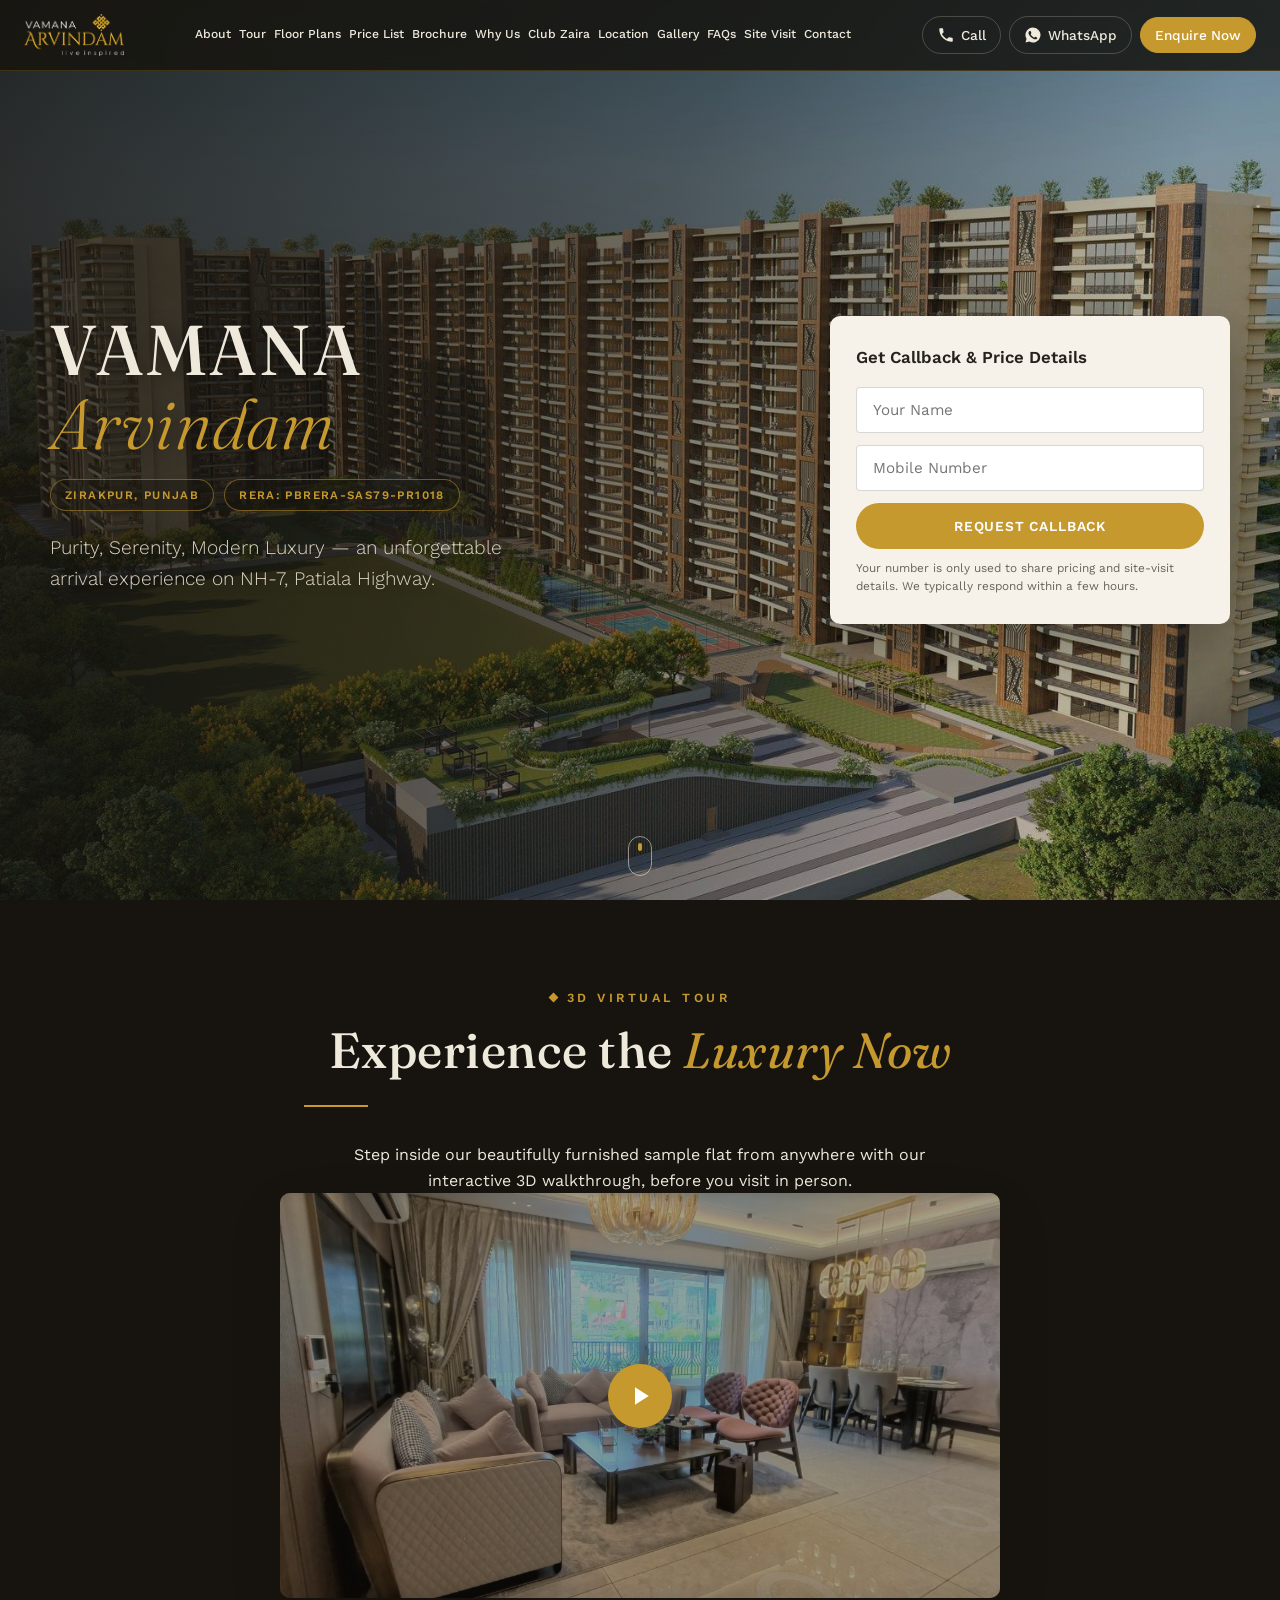
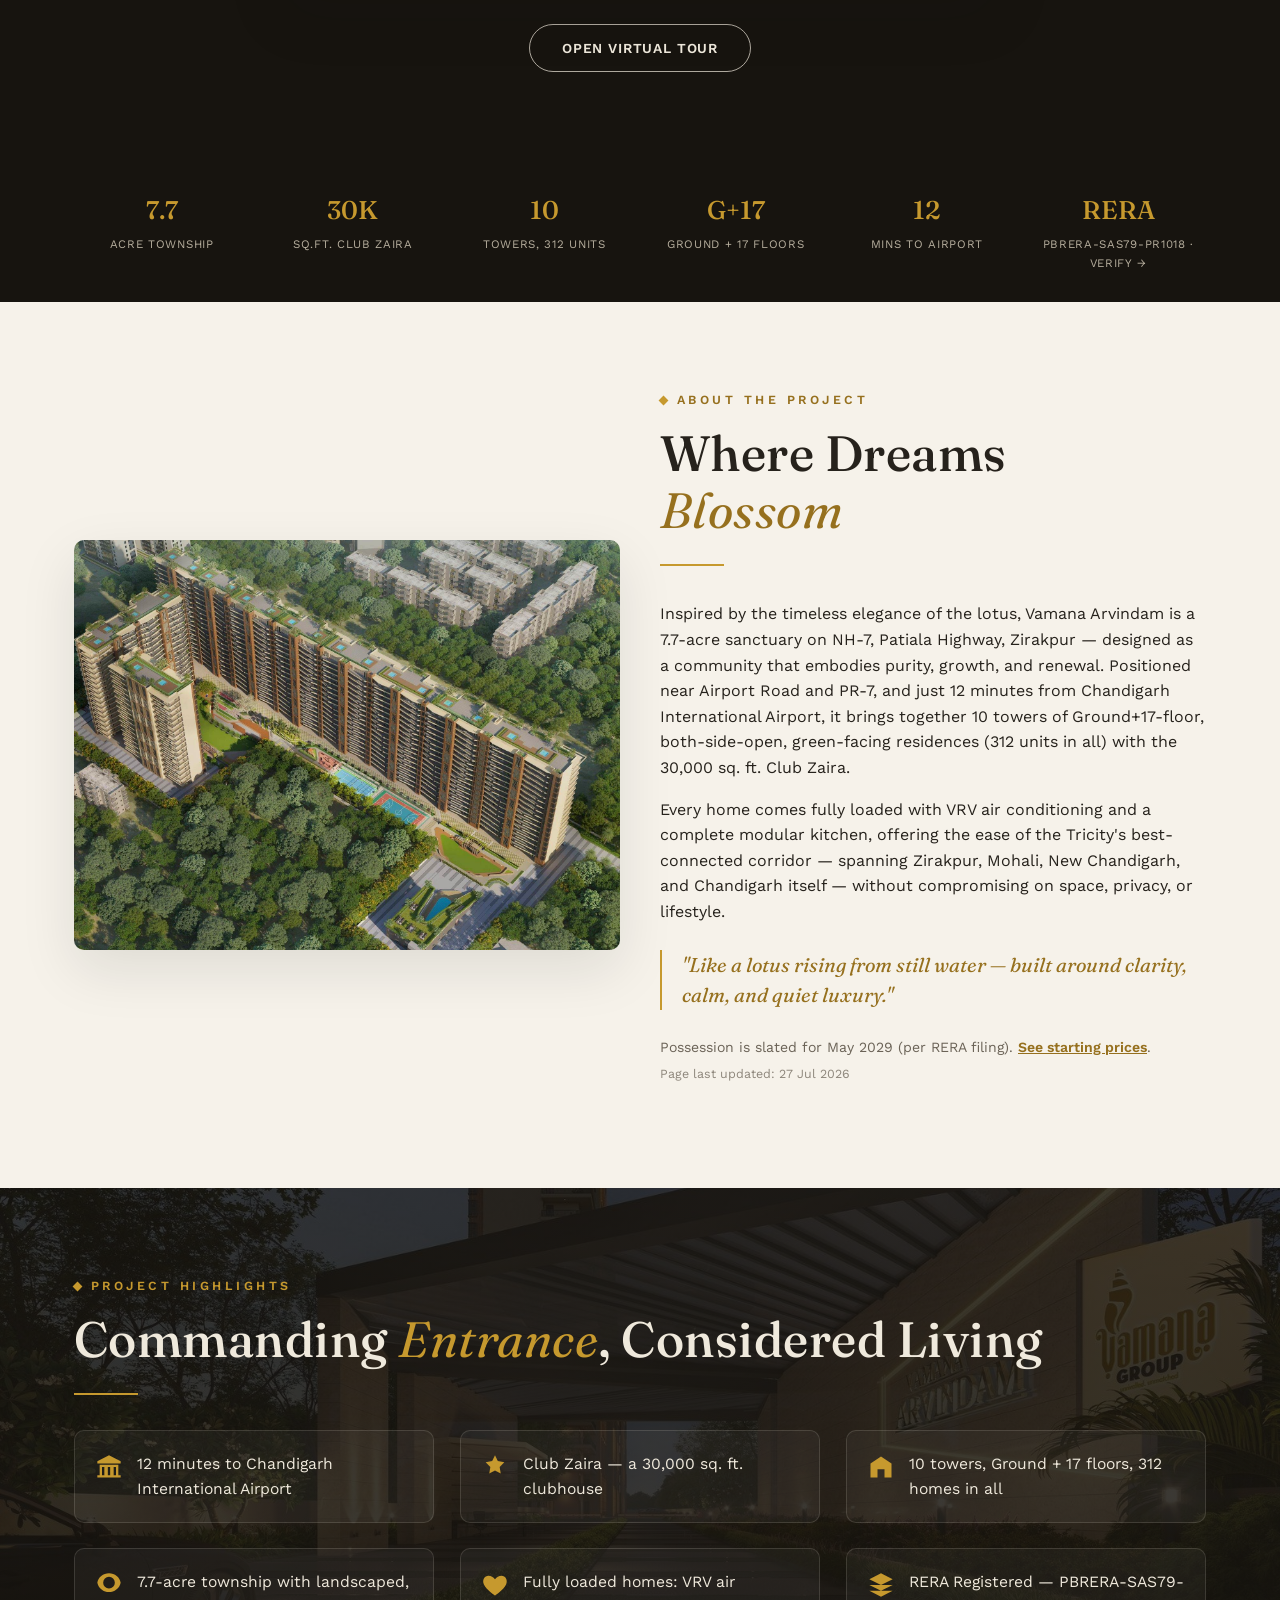
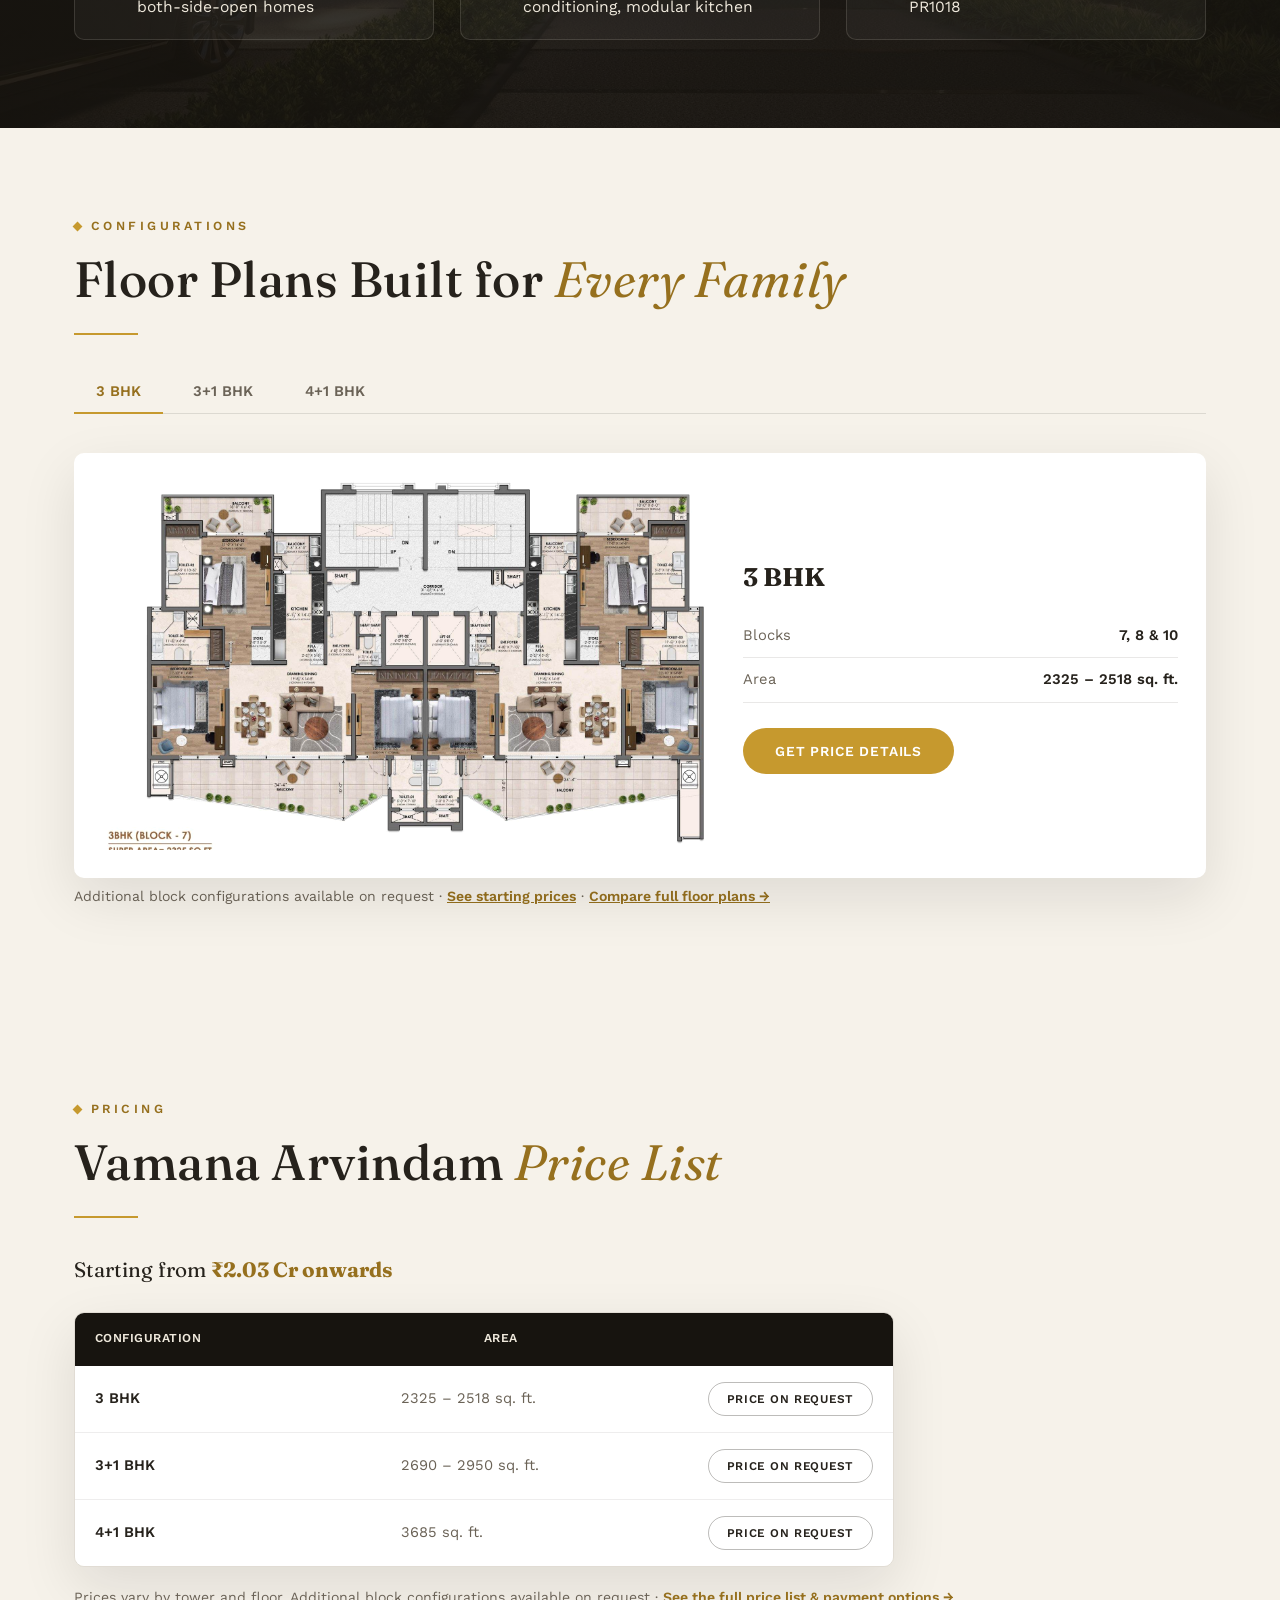
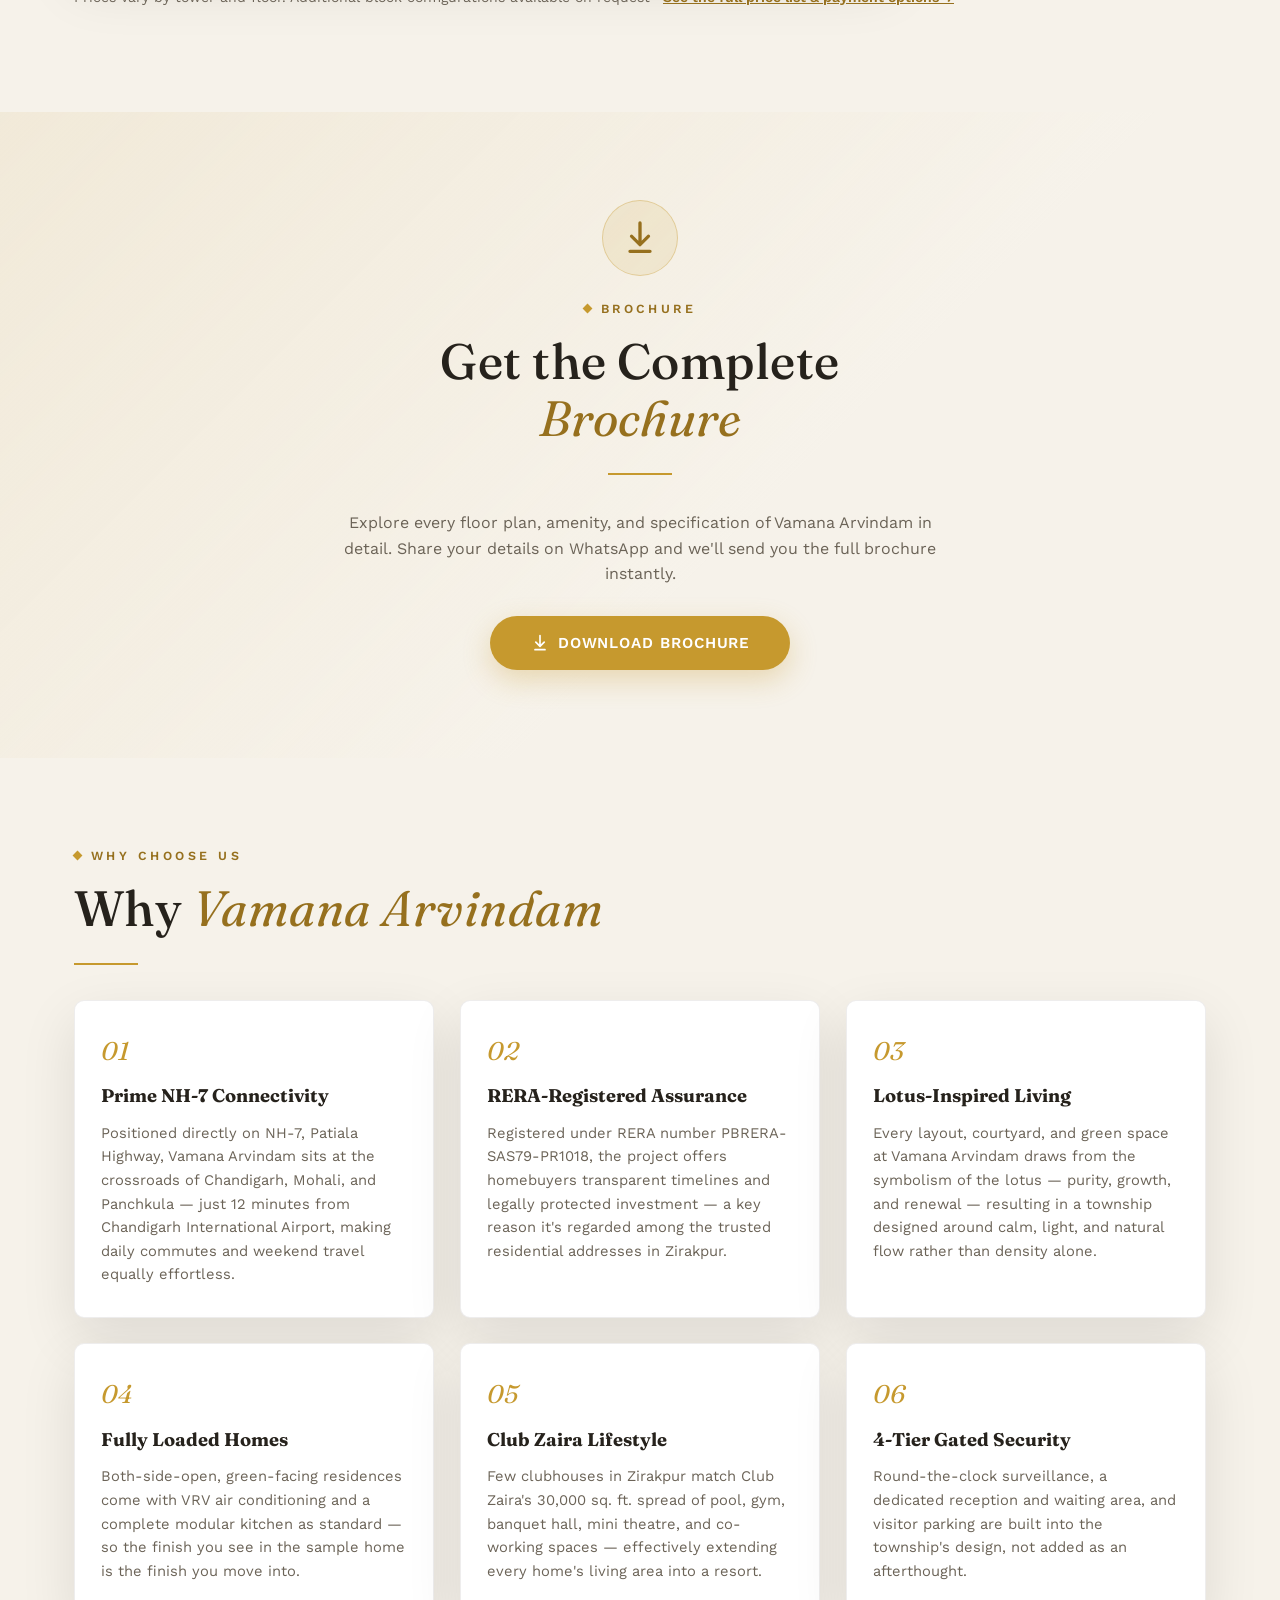
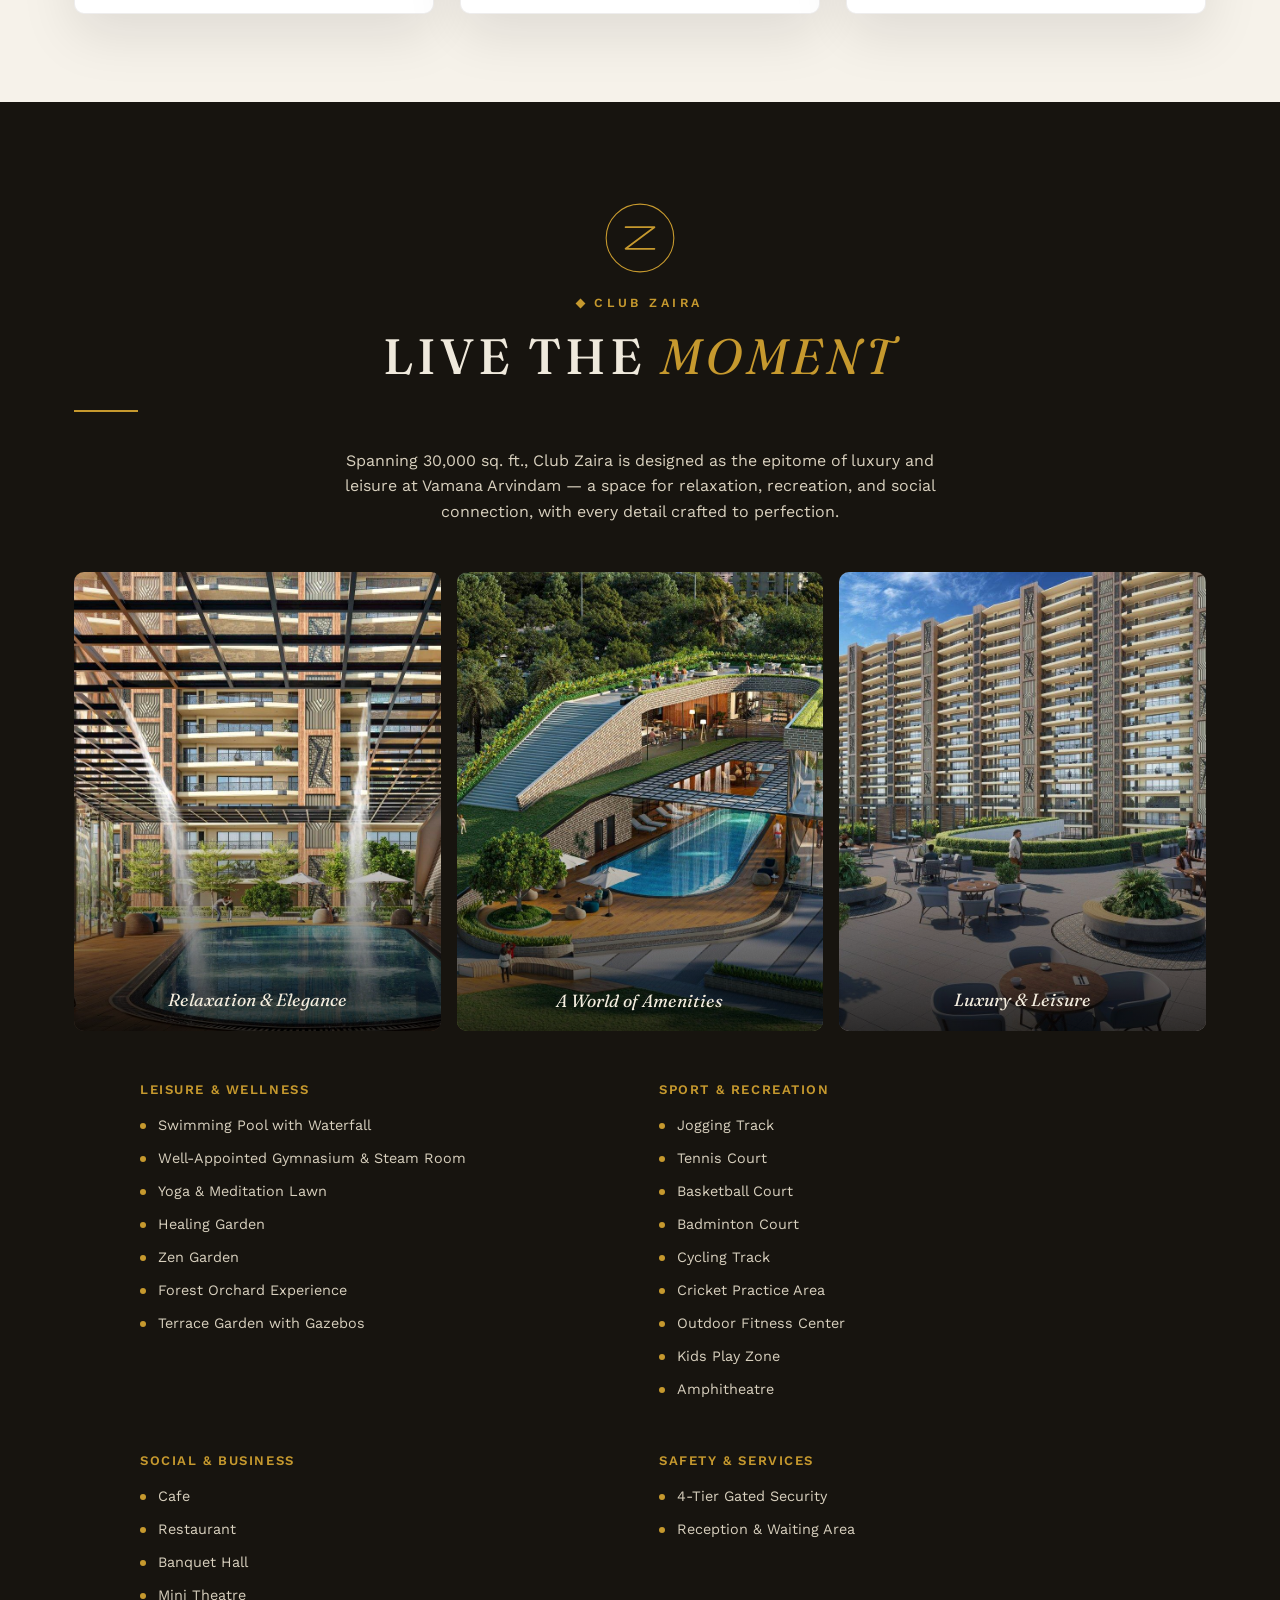
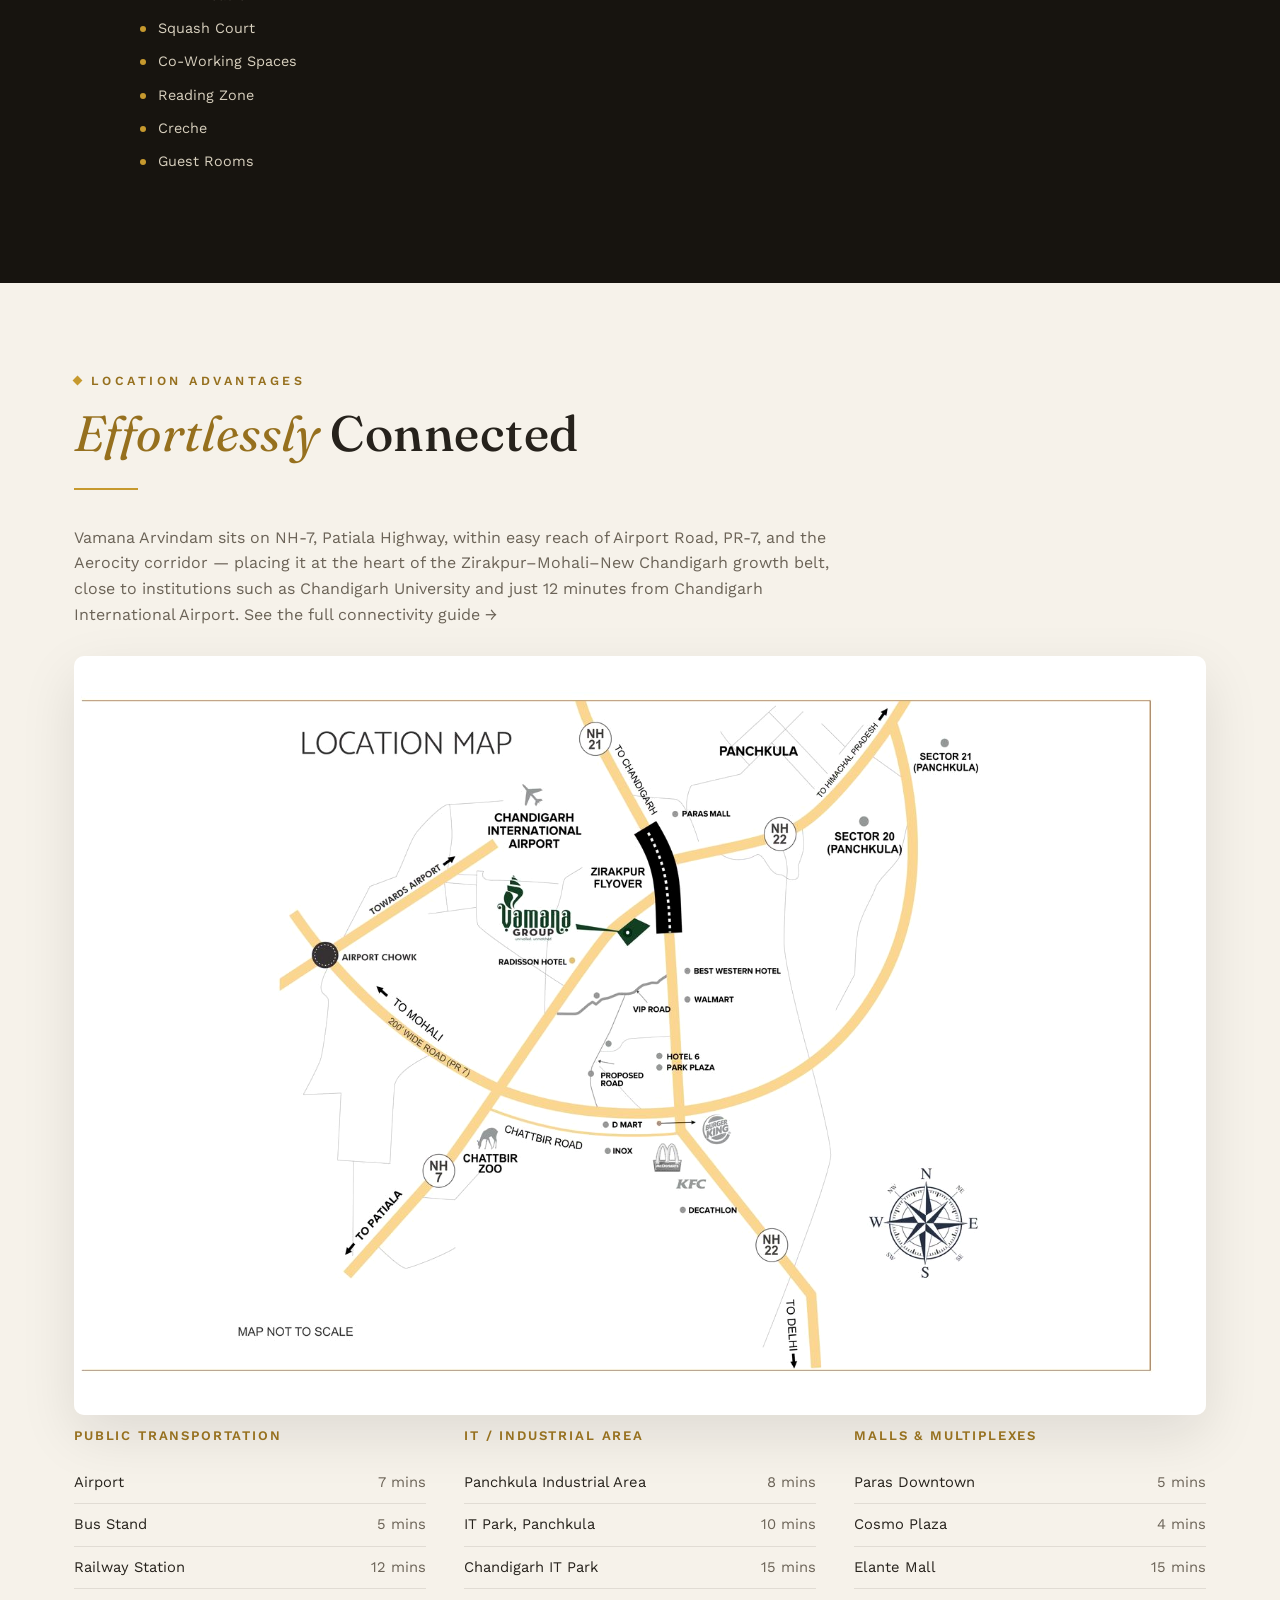
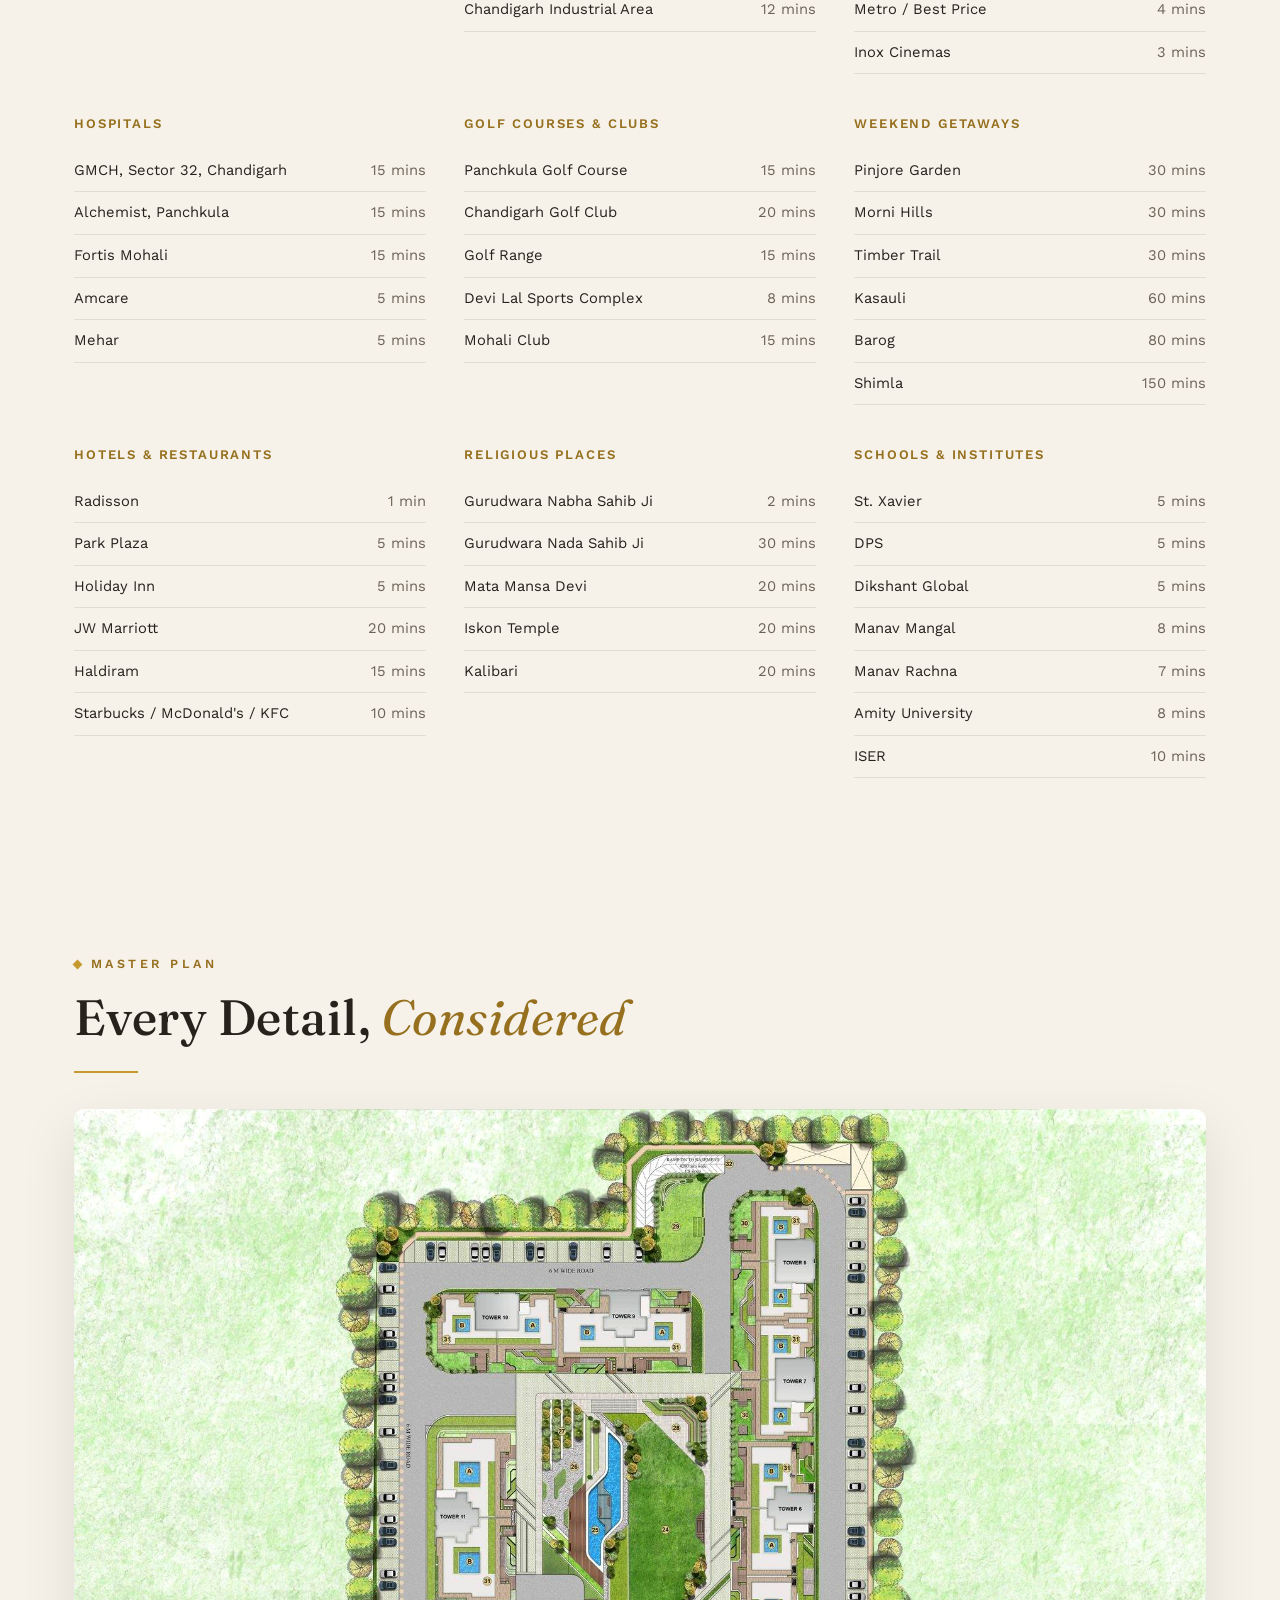
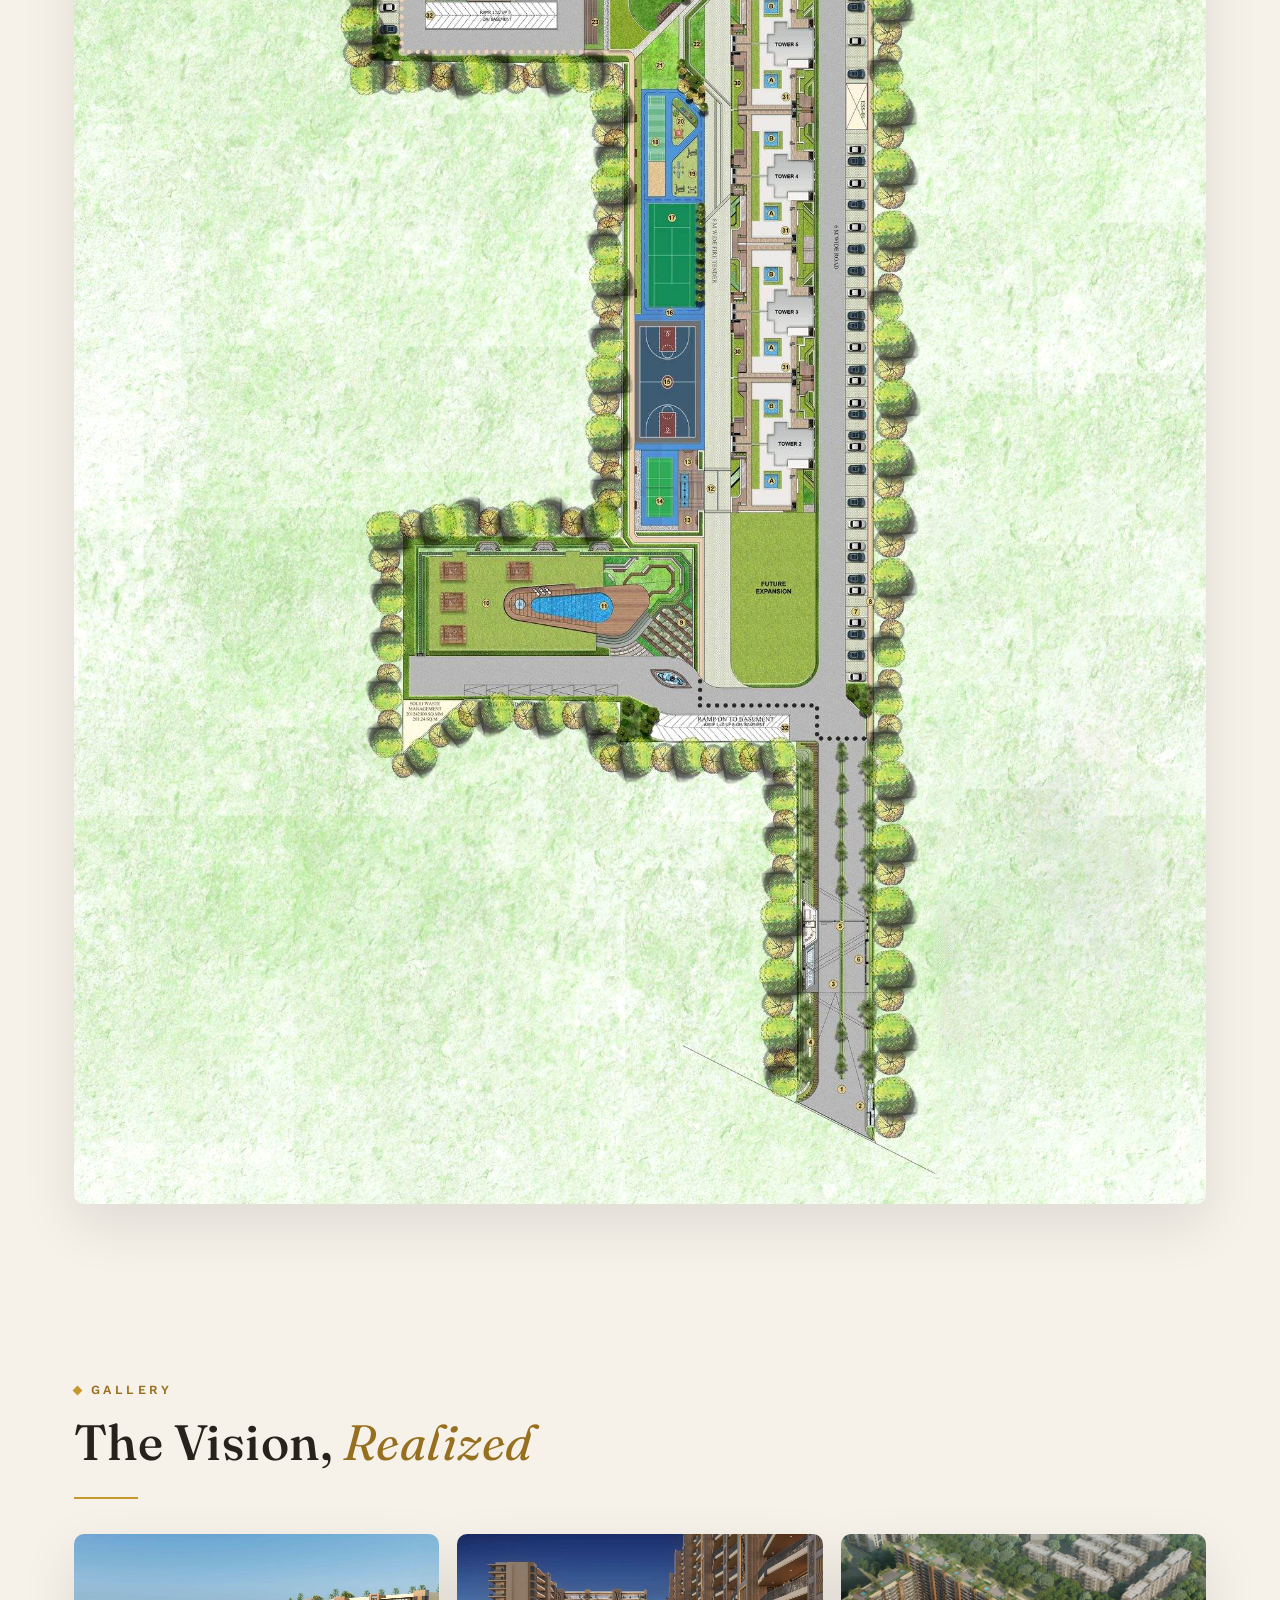
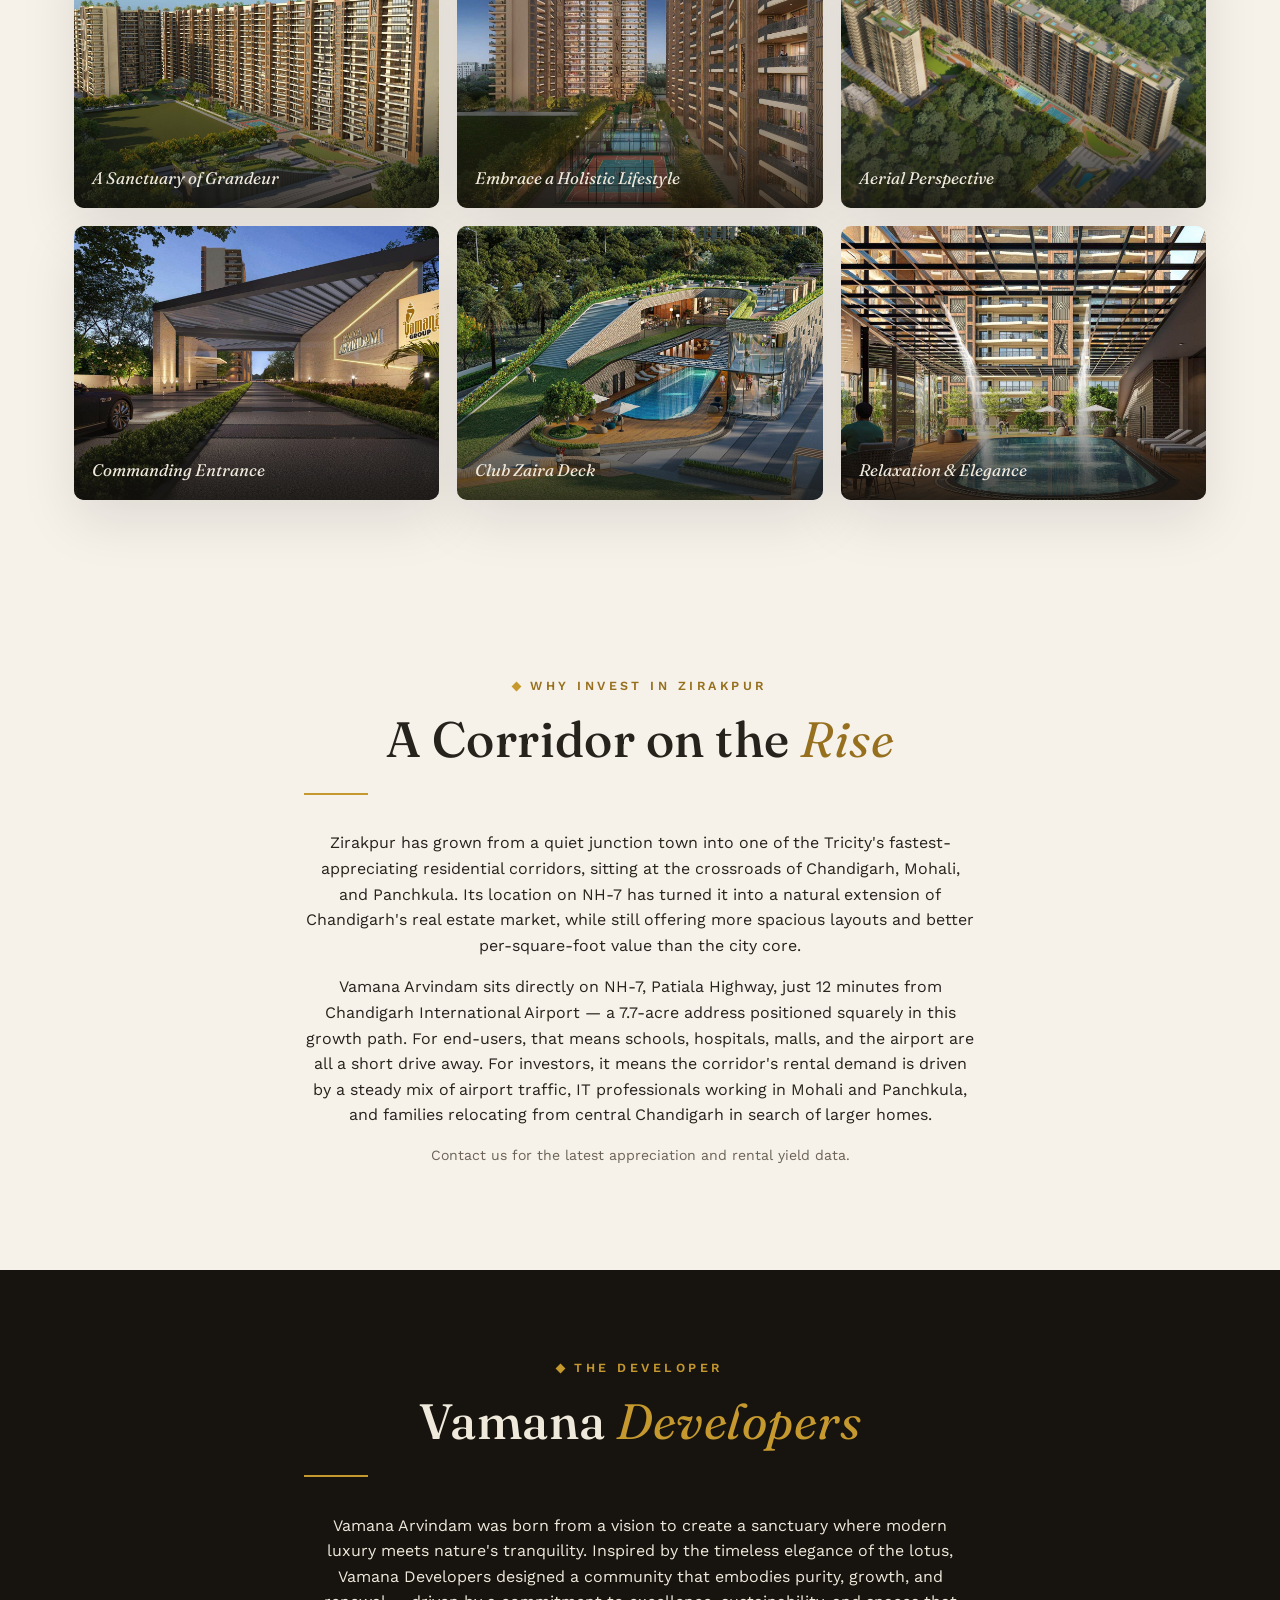
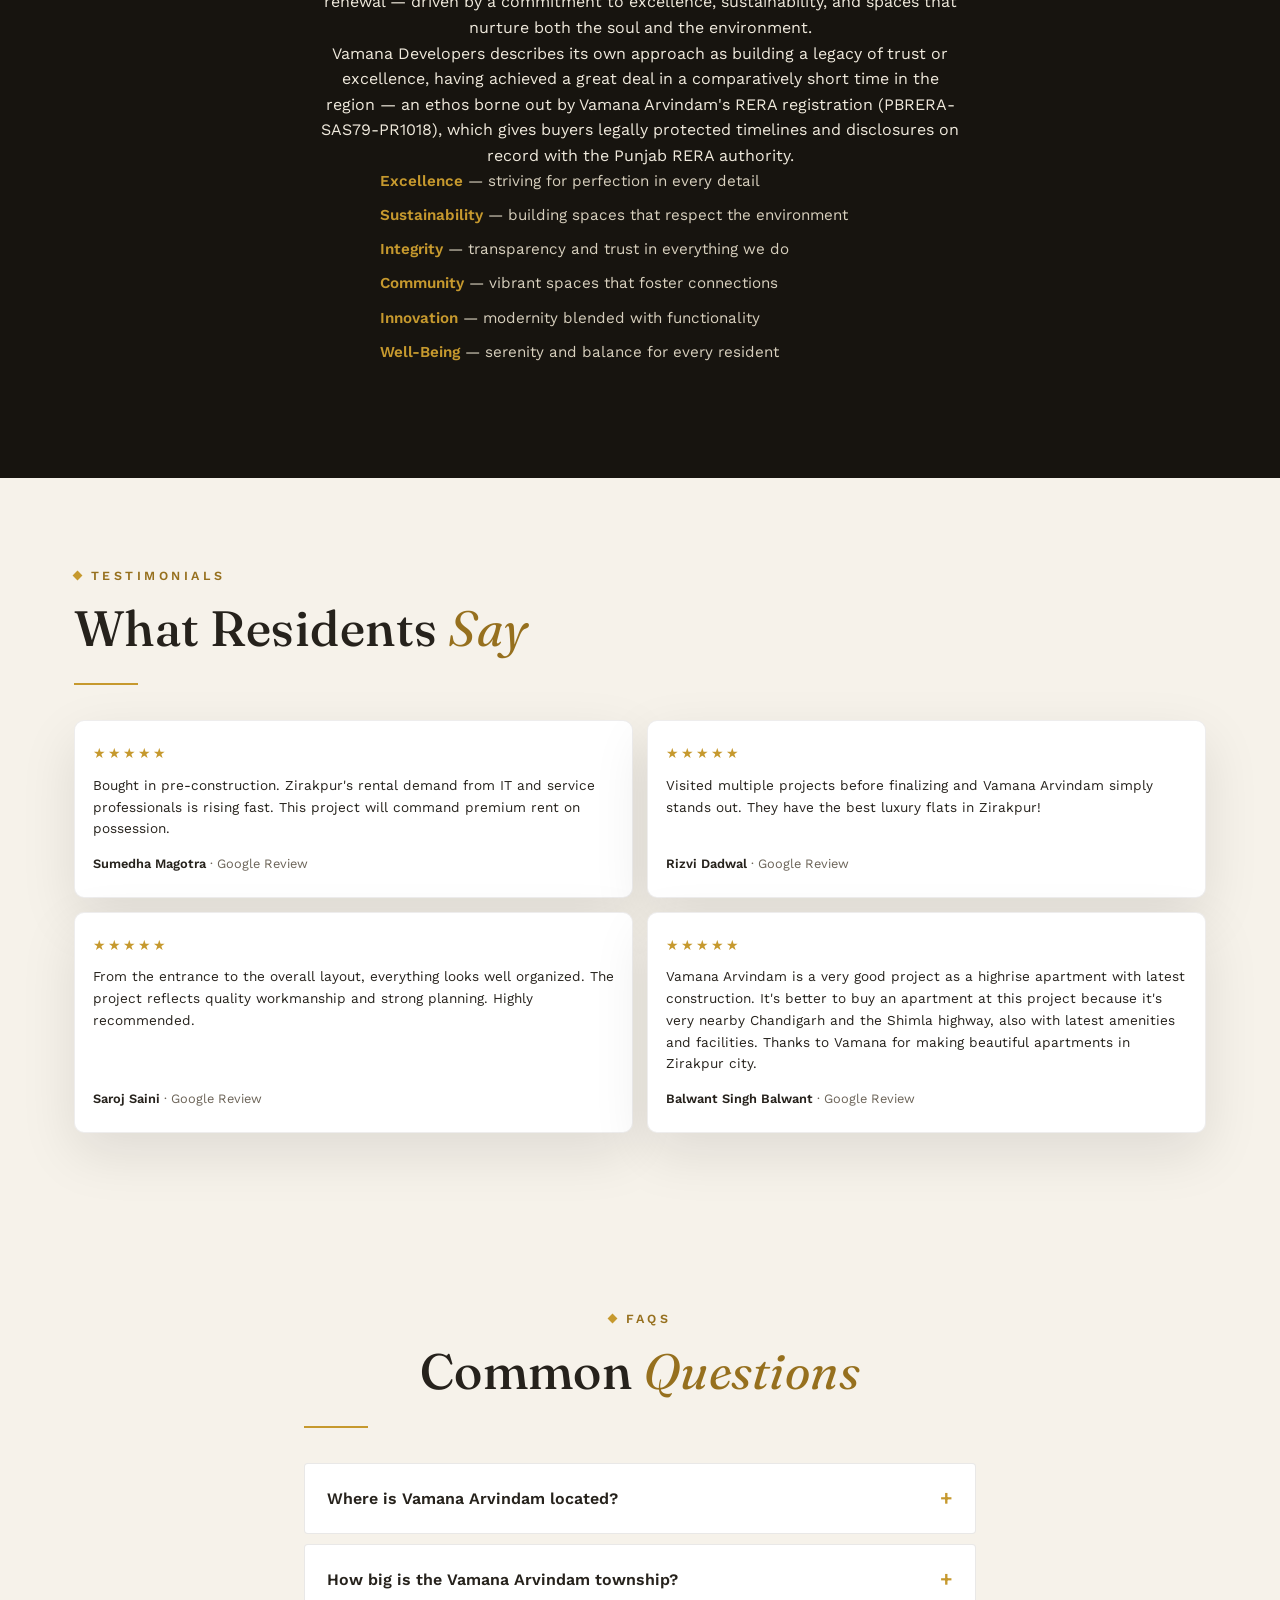
==== commit 1f37c780: "Add files via upload" ====
--- a/vamanaarvindamzirakpur.com/index.html
+++ b/vamanaarvindamzirakpur.com/index.html
@@ -42,11 +42,11 @@
 <meta name="twitter:image" content="https://vamanaarvindamzirakpur.com/images/optimized/sanctuary-grandeur.jpg">
 
 <!-- Preload critical assets -->
-<link rel="preload" as="image" href="images/optimized/sanctuary-grandeur.jpg">
+<link rel="preload" as="image" href="images/optimized/sanctuary-grandeur.jpg" fetchpriority="high">
 <link rel="preconnect" href="https://fonts.googleapis.com">
 <link rel="preconnect" href="https://fonts.gstatic.com" crossorigin>
-<link rel="preload" as="style" href="https://fonts.googleapis.com/css2?family=Fraunces:ital,opsz,wght@0,9..144,300;0,9..144,500;0,9..144,600;1,9..144,400;1,9..144,500&family=Work+Sans:wght@300;400;500;600;700&display=swap">
-<link rel="stylesheet" href="https://fonts.googleapis.com/css2?family=Fraunces:ital,opsz,wght@0,9..144,300;0,9..144,500;0,9..144,600;1,9..144,400;1,9..144,500&family=Work+Sans:wght@300;400;500;600;700&display=swap">
+<link rel="preload" as="style" href="https://fonts.googleapis.com/css2?family=Fraunces:ital,opsz,wght@0,9..144,300;0,9..144,500;0,9..144,600;1,9..144,400;1,9..144,500&family=Work+Sans:wght@300;400;500;600;700&display=swap" onload="this.onload=null;this.rel='stylesheet'">
+<noscript><link rel="stylesheet" href="https://fonts.googleapis.com/css2?family=Fraunces:ital,opsz,wght@0,9..144,300;0,9..144,500;0,9..144,600;1,9..144,400;1,9..144,500&family=Work+Sans:wght@300;400;500;600;700&display=swap"></noscript>
 
 <link rel="stylesheet" href="styles.css">
 
@@ -204,7 +204,7 @@
 
     <nav class="site-nav" id="siteNav" aria-label="Section navigation">
       <a href="#about">About</a>
-      <a href="#virtual-tour">Virtual Tour</a>
+      <a href="#virtual-tour">Tour</a>
       <a href="floor-plans.html">Floor Plans</a>
       <a href="price-list.html">Price List</a>
       <a href="#brochure">Brochure</a>
@@ -213,7 +213,7 @@
       <a href="location-connectivity.html">Location</a>
       <a href="#image-gallery">Gallery</a>
       <a href="#faq">FAQs</a>
-      <a href="book-site-visit.html">Book Site Visit</a>
+      <a href="book-site-visit.html">Site Visit</a>
       <a href="#contact">Contact</a>
     </nav>
 
@@ -237,7 +237,7 @@
 <main id="main">
 
   <!-- ============ HERO ============ -->
-  <section class="hero" id="hero" style="background-image:url('images/optimized/sanctuary-grandeur.jpg')">
+  <section class="hero hero--home" id="hero" style="background-image:url('images/optimized/sanctuary-grandeur.jpg')">
     <div class="hero-overlay"></div>
     <div class="hero-inner">
       <div class="hero-content">
@@ -316,7 +316,7 @@
   </section>
 
   <!-- ============ HIGHLIGHTS ============ -->
-  <section class="section section-dark" id="highlights" style="background-image:url('images/optimized/commanding-entrance.jpg')">
+  <section class="section section-dark bg-highlights" id="highlights" style="background-image:url('images/optimized/commanding-entrance.jpg')">
     <div class="section-dark-overlay"></div>
     <div class="container">
       <p class="section-eyebrow section-eyebrow-light">Project Highlights</p>
@@ -904,7 +904,7 @@
   </section>
 
   <!-- ============ CONTACT ============ -->
-  <section class="section section-contact" id="contact" style="background-image:url('images/optimized/holistic-lifestyle.jpg')">
+  <section class="section section-contact bg-contact" id="contact" style="background-image:url('images/optimized/holistic-lifestyle.jpg')">
     <div class="section-dark-overlay"></div>
     <div class="container contact-grid">
       <div class="contact-copy">
--- a/vamanaarvindamzirakpur.com/styles.css
+++ b/vamanaarvindamzirakpur.com/styles.css
@@ -174,12 +174,12 @@
 .site-nav { display: none; }
 @media (min-width: 1080px) {
   .site-nav {
-    display: flex; gap: 16px; flex: 1; justify-content: center;
+    display: flex; gap: 8px; flex: 1; justify-content: center;
     overflow-x: auto; scrollbar-width: none; white-space: nowrap;
   }
   .site-nav::-webkit-scrollbar { display: none; }
   .site-nav a {
-    font-size: 0.83rem; font-weight: 500; color: var(--color-text-on-dark);
+    font-size: 0.76rem; font-weight: 500; color: var(--color-text-on-dark);
     position: relative; padding: 4px 0; white-space: nowrap; flex-shrink: 0;
     transition: color var(--transition-base);
   }
@@ -191,7 +191,11 @@
   .site-nav a:hover::after { right: 0; }
 }
 @media (min-width: 1300px) {
-  .site-nav { gap: 22px; }
+  .site-nav { gap: 16px; }
+  .site-nav a { font-size: 0.84rem; }
+}
+@media (min-width: 1500px) {
+  .site-nav { gap: 20px; }
   .site-nav a { font-size: 0.88rem; }
 }
 
@@ -800,3 +804,17 @@
 .page-hero-title em { font-style: italic; font-weight: 400; color: var(--color-bronze); }
 .page-hero-subtitle { color: #D8D0BE; font-size: 1.05rem; max-width: 620px; margin: 0; }
 @media (max-width: 640px) { .page-hero { padding: 118px 0 44px; } }
+
+/* Serve smaller, lighter background images on mobile so LCP doesn't wait on
+   a desktop-sized photo the phone doesn't need. The base image is still set
+   inline per page (kept as the desktop/no-JS fallback), so this override
+   needs !important to win at narrow widths. */
+@media (max-width: 640px) {
+  .hero--home { background-image: url('images/optimized/sanctuary-grandeur-mobile.jpg') !important; }
+  .page-hero--price-list { background-image: url('images/optimized/sanctuary-grandeur-mobile.jpg') !important; }
+  .page-hero--book-visit { background-image: url('images/optimized/virtual-tour-sample-flat-mobile.jpg') !important; }
+  .page-hero--floor-plans { background-image: url('images/optimized/floorplan-block7-3bhk-mobile.jpg') !important; }
+  .page-hero--location { background-image: url('images/optimized/location-map-mobile.jpg') !important; }
+  .bg-highlights { background-image: url('images/optimized/commanding-entrance-mobile.jpg') !important; }
+  .bg-contact { background-image: url('images/optimized/holistic-lifestyle-mobile.jpg') !important; }
+}
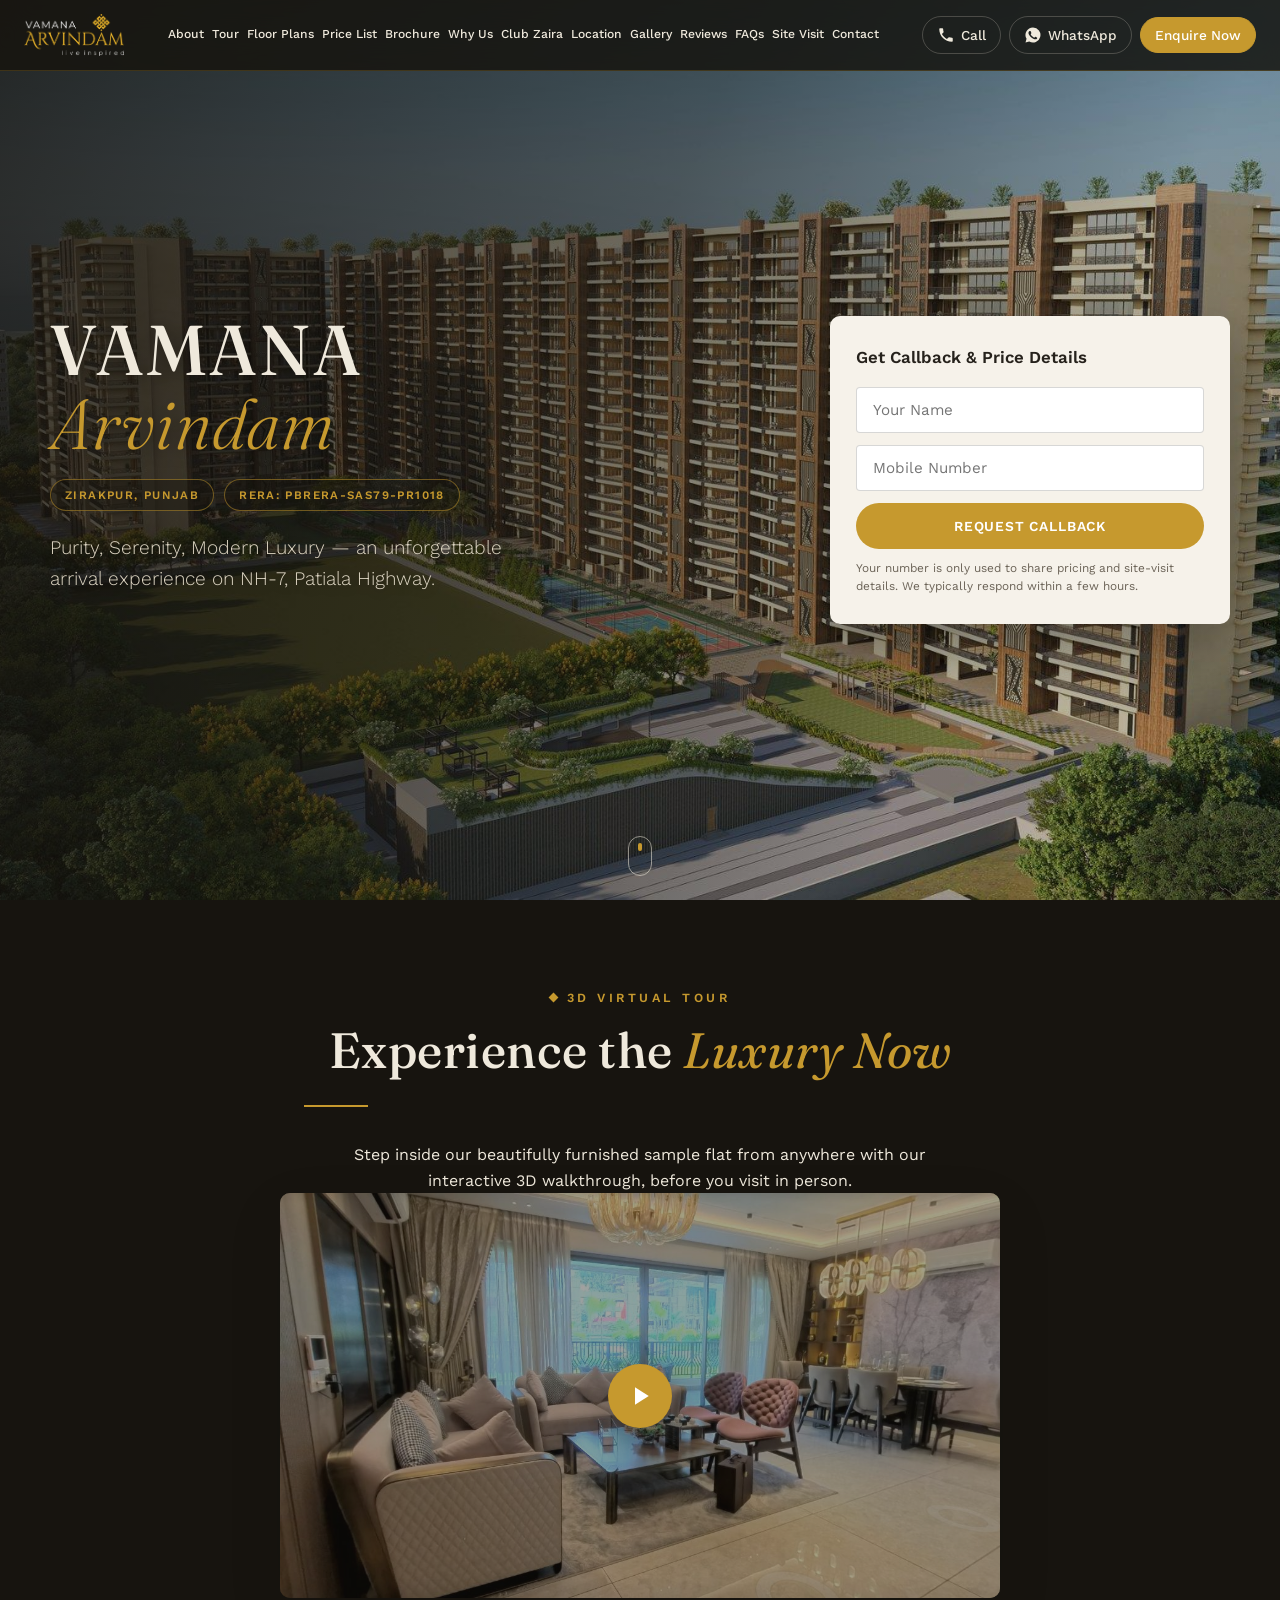
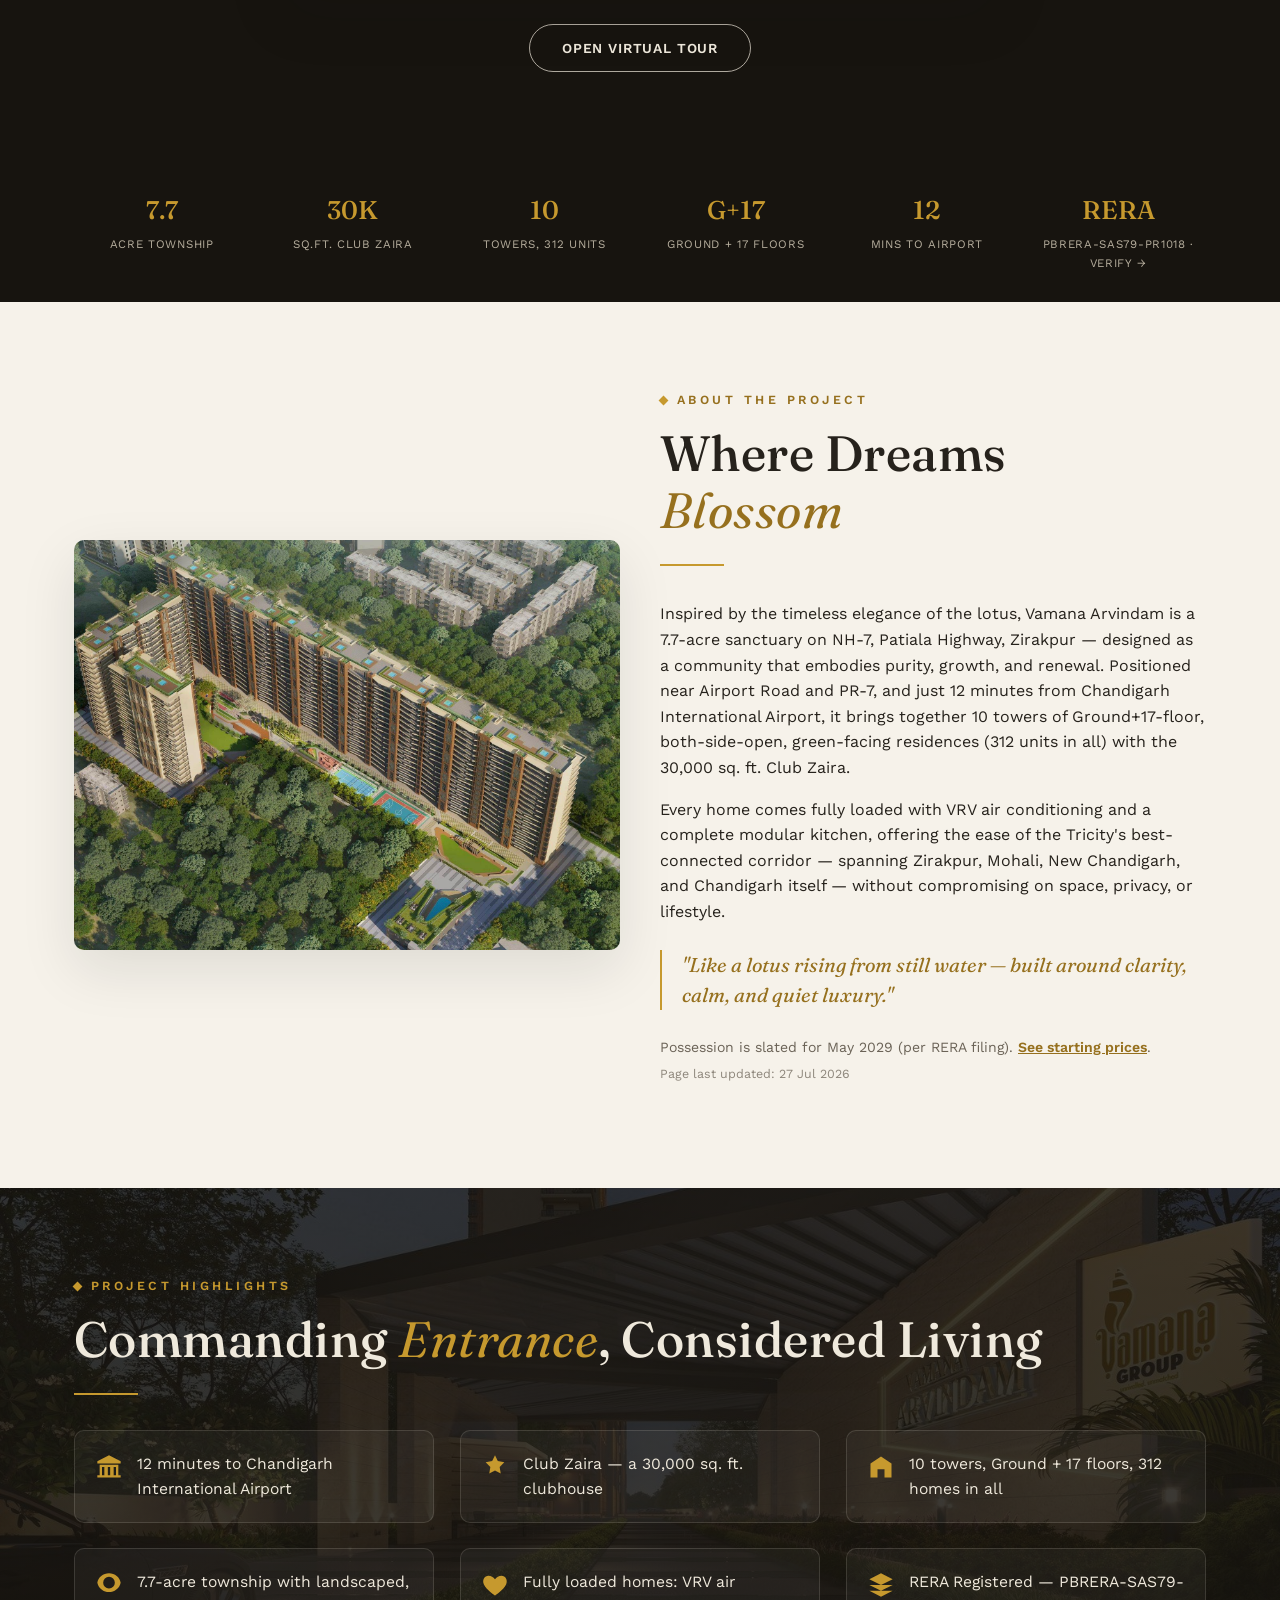
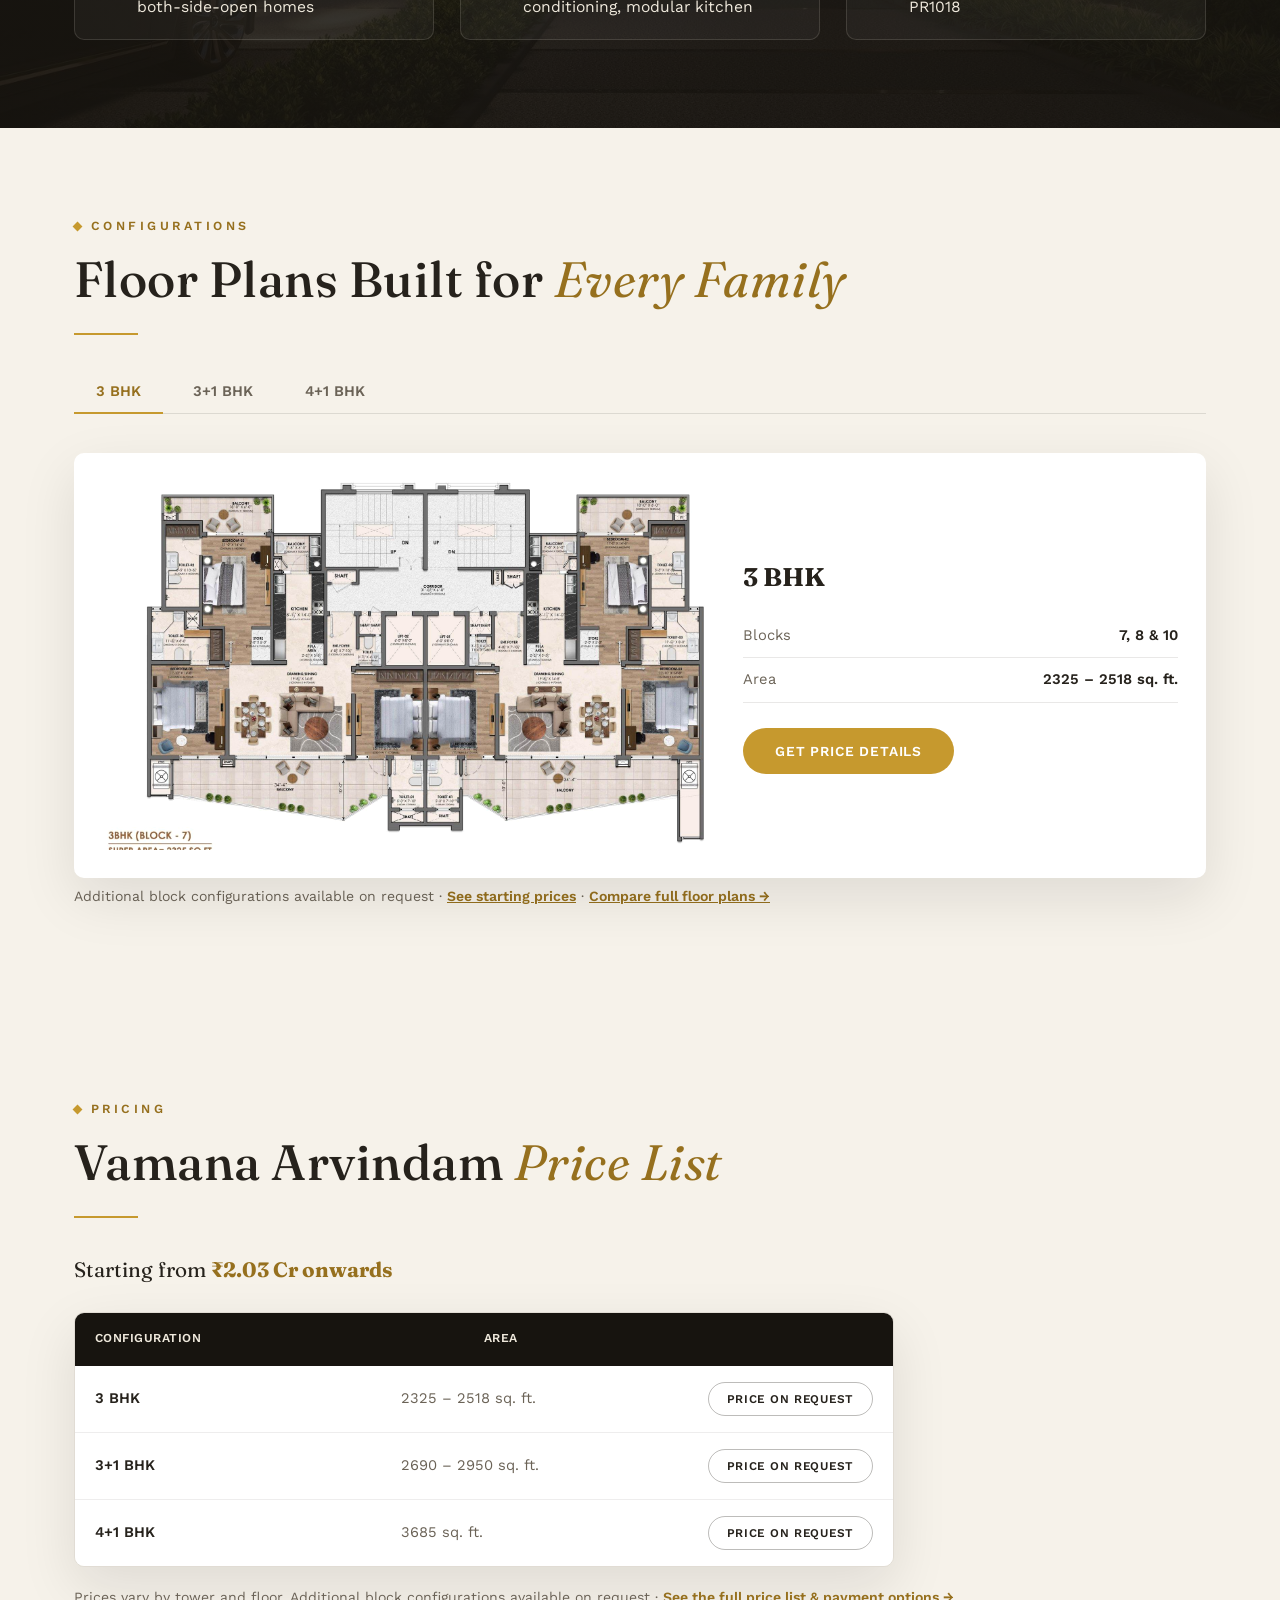
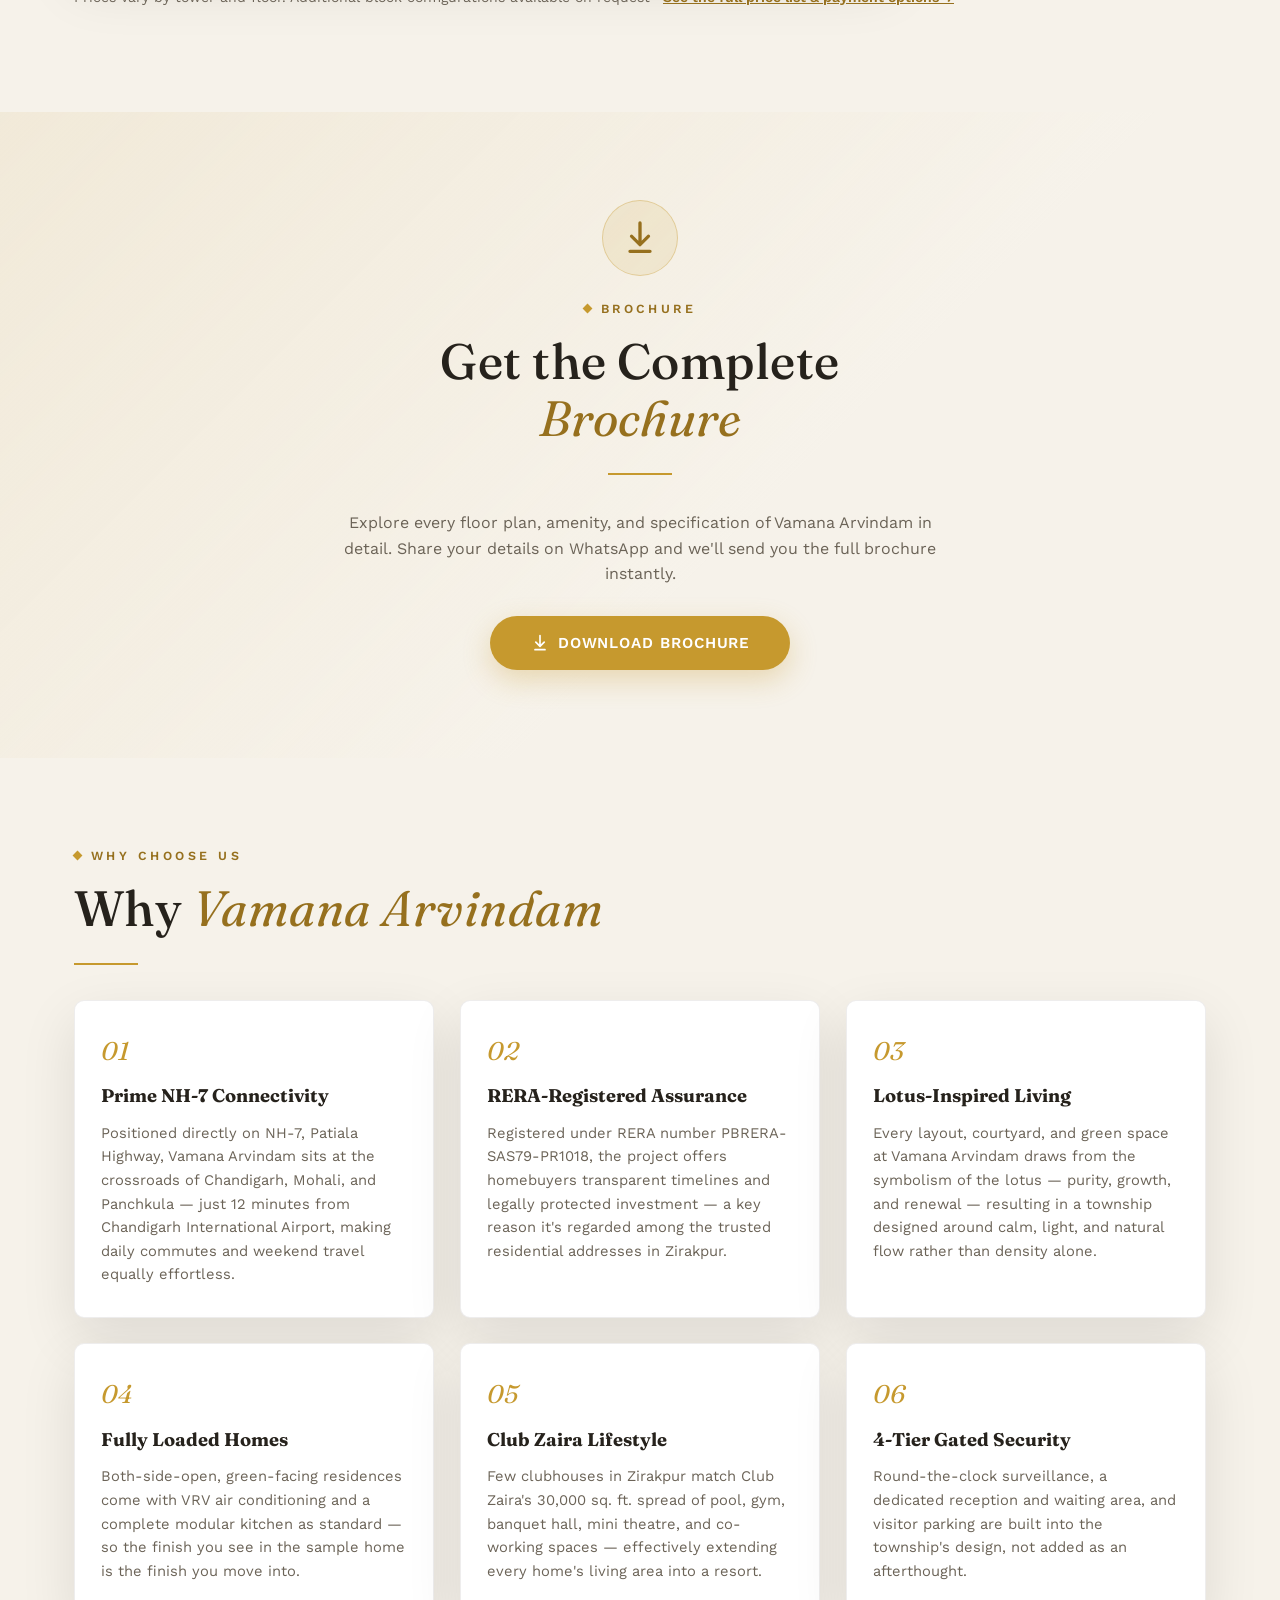
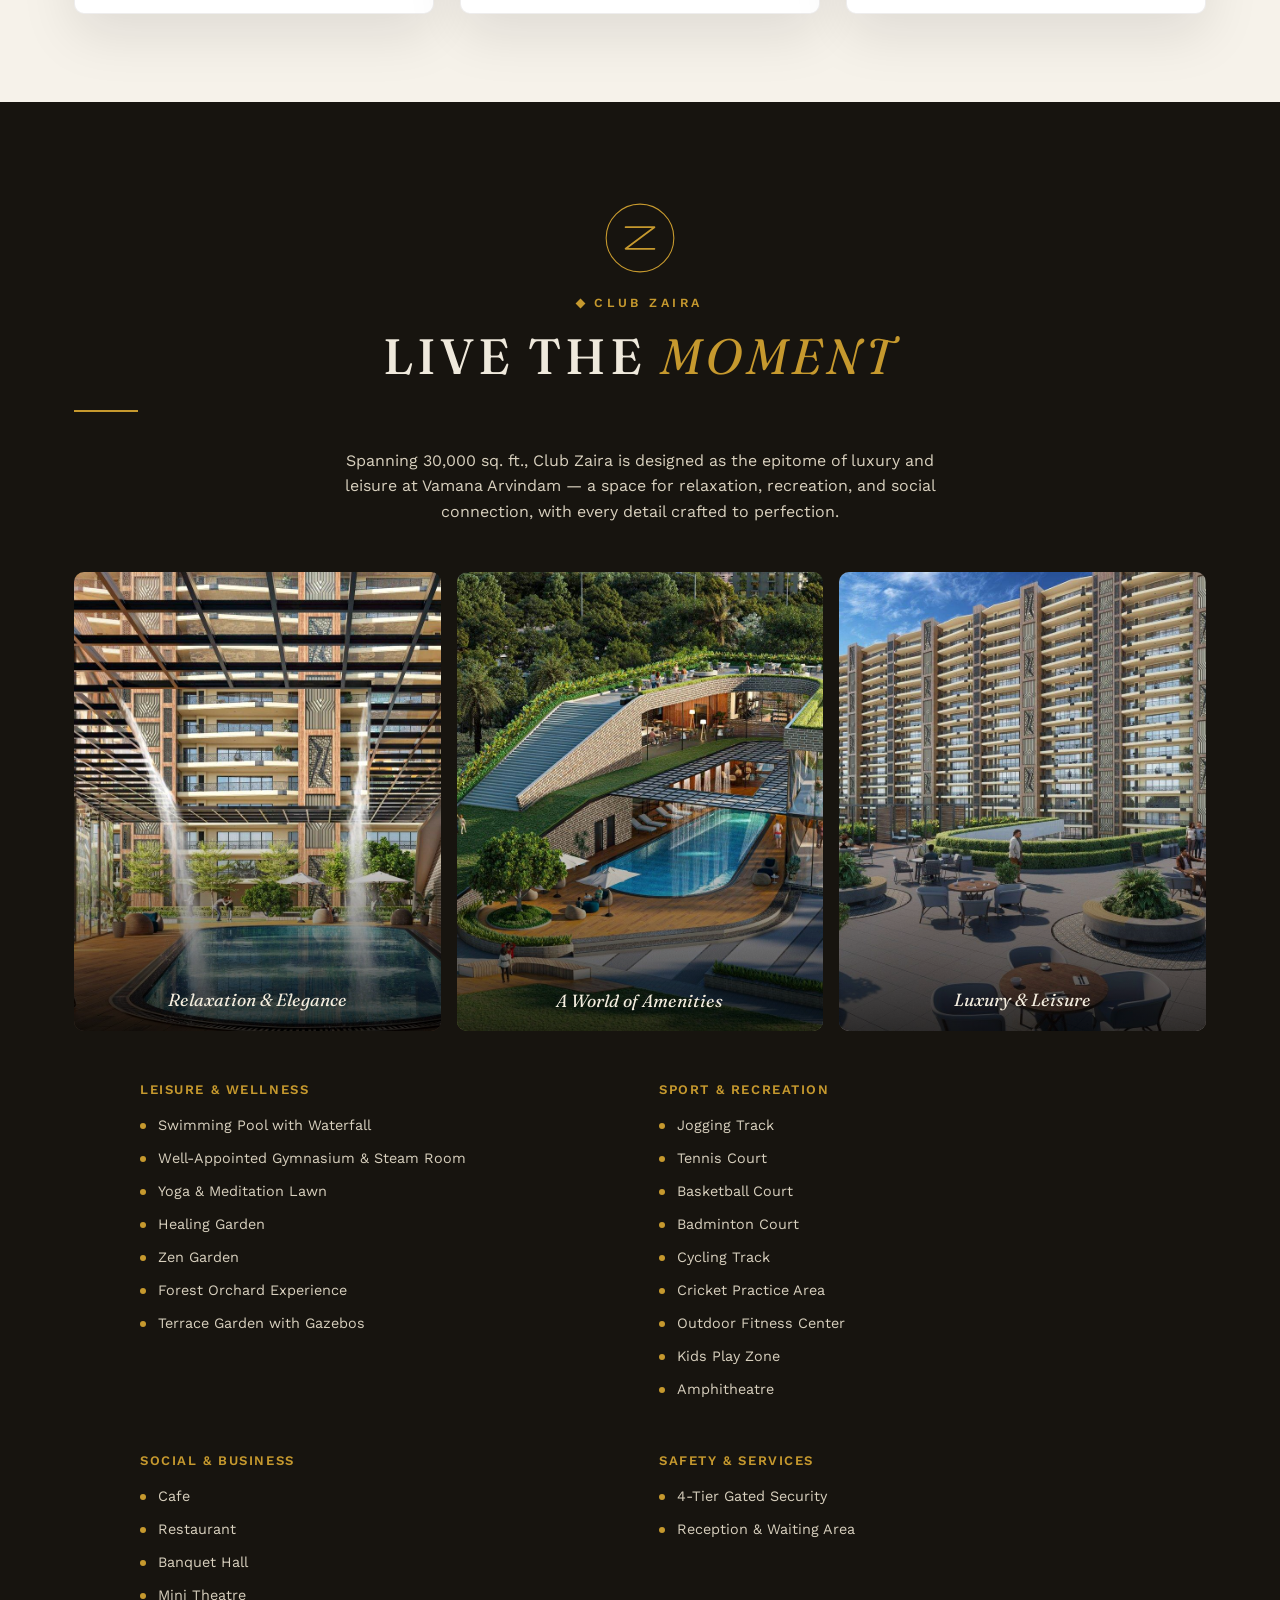
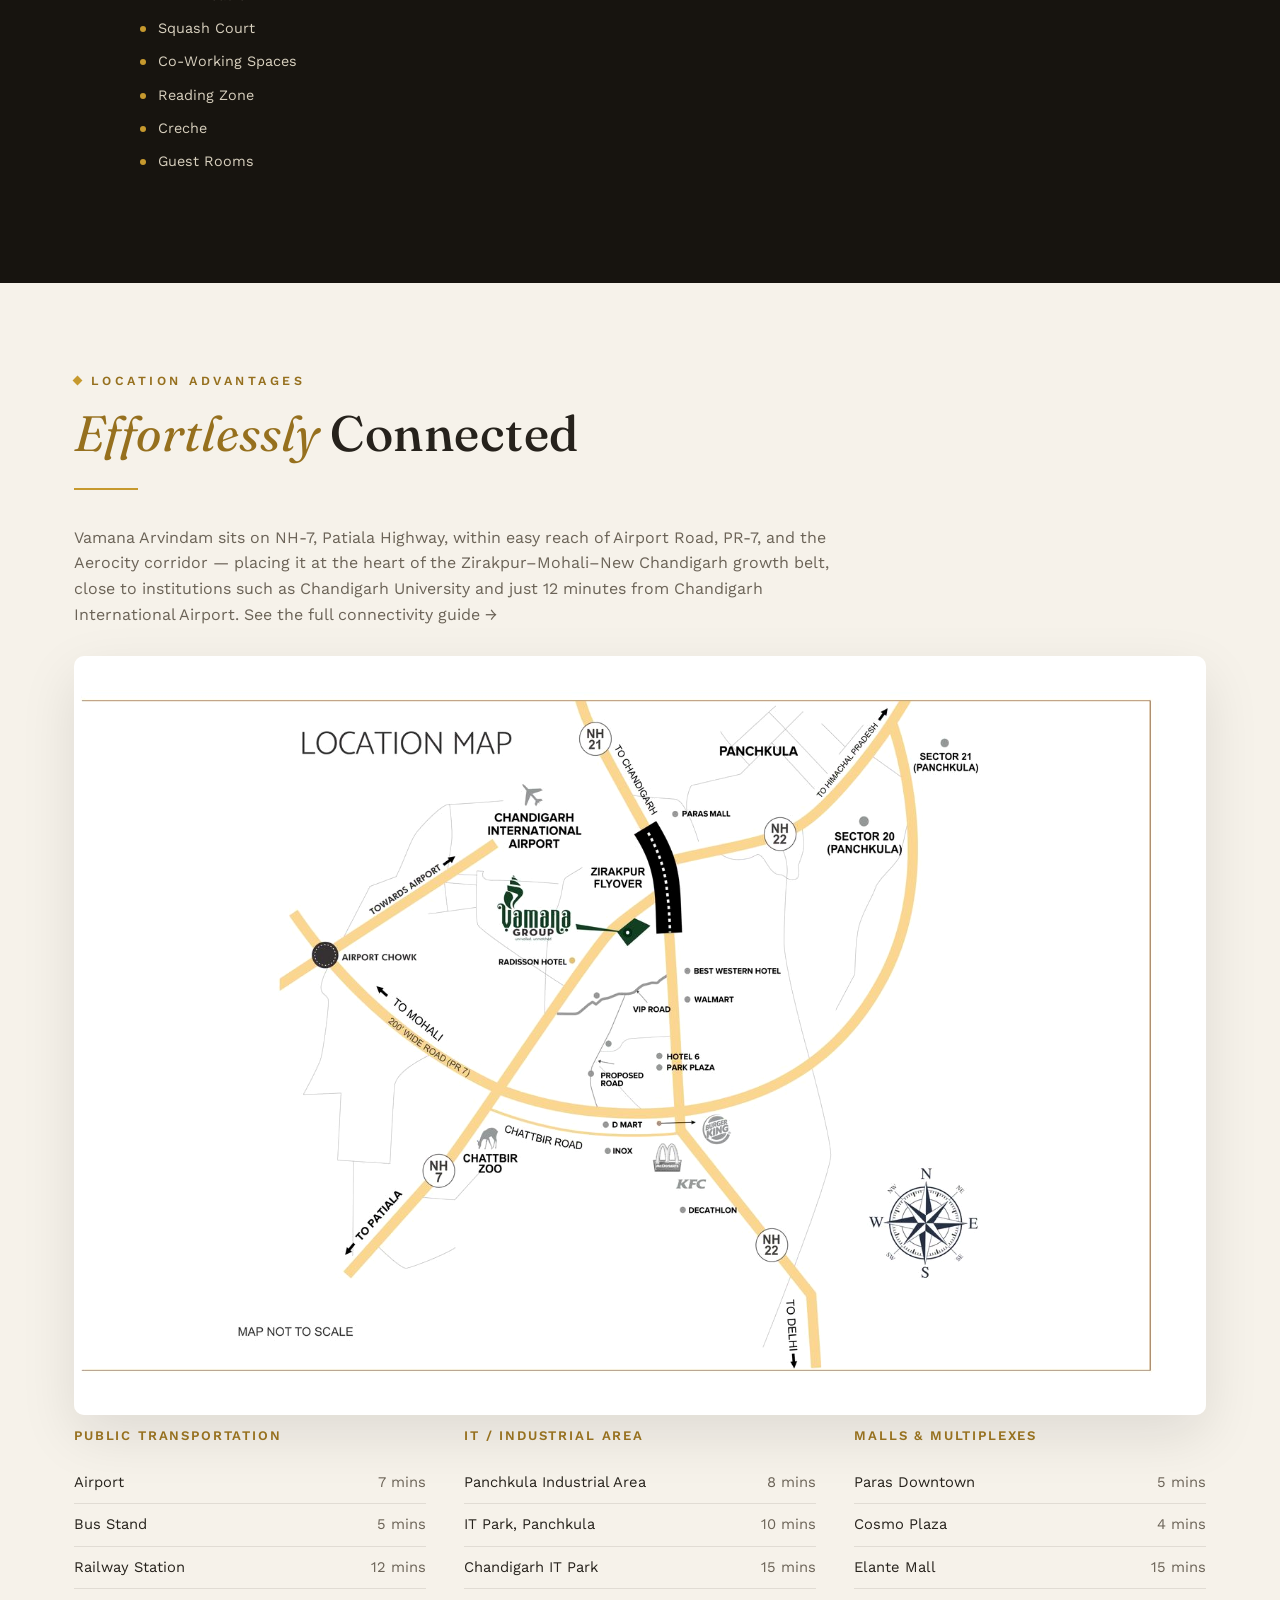
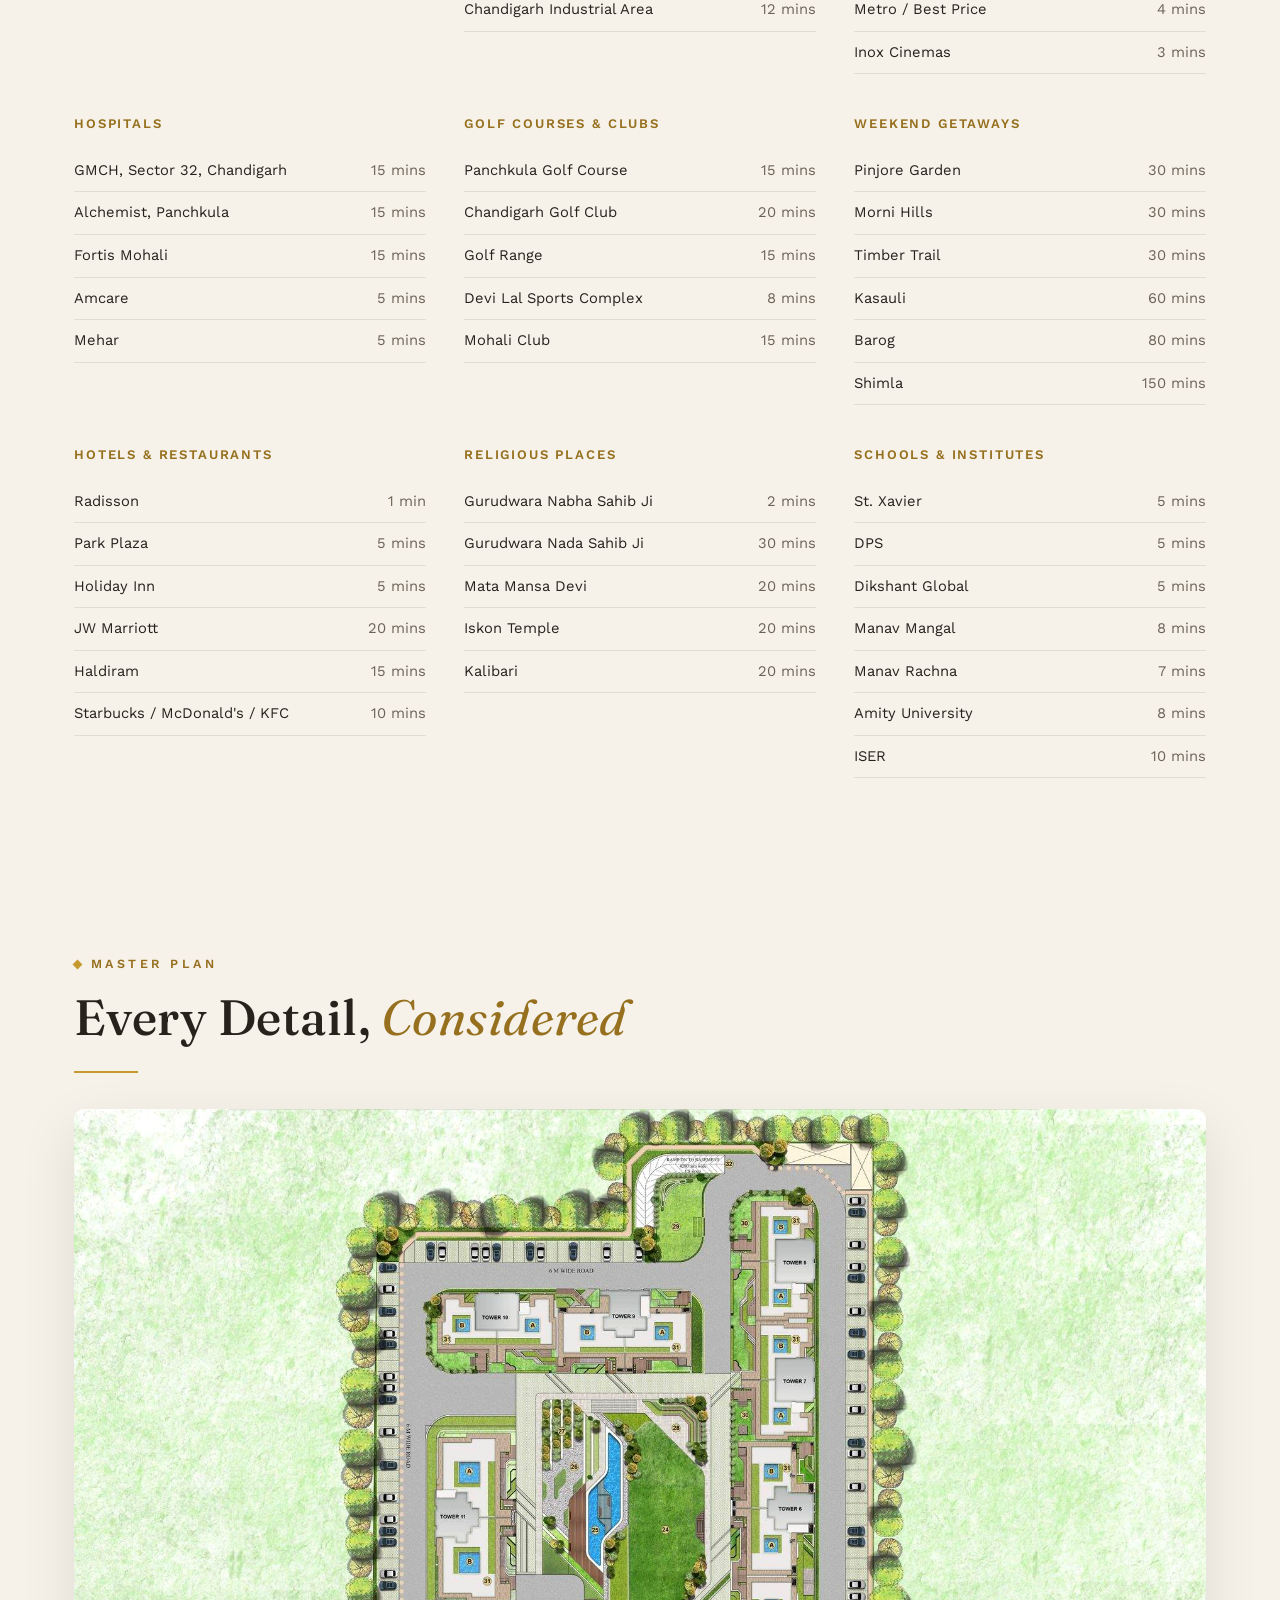
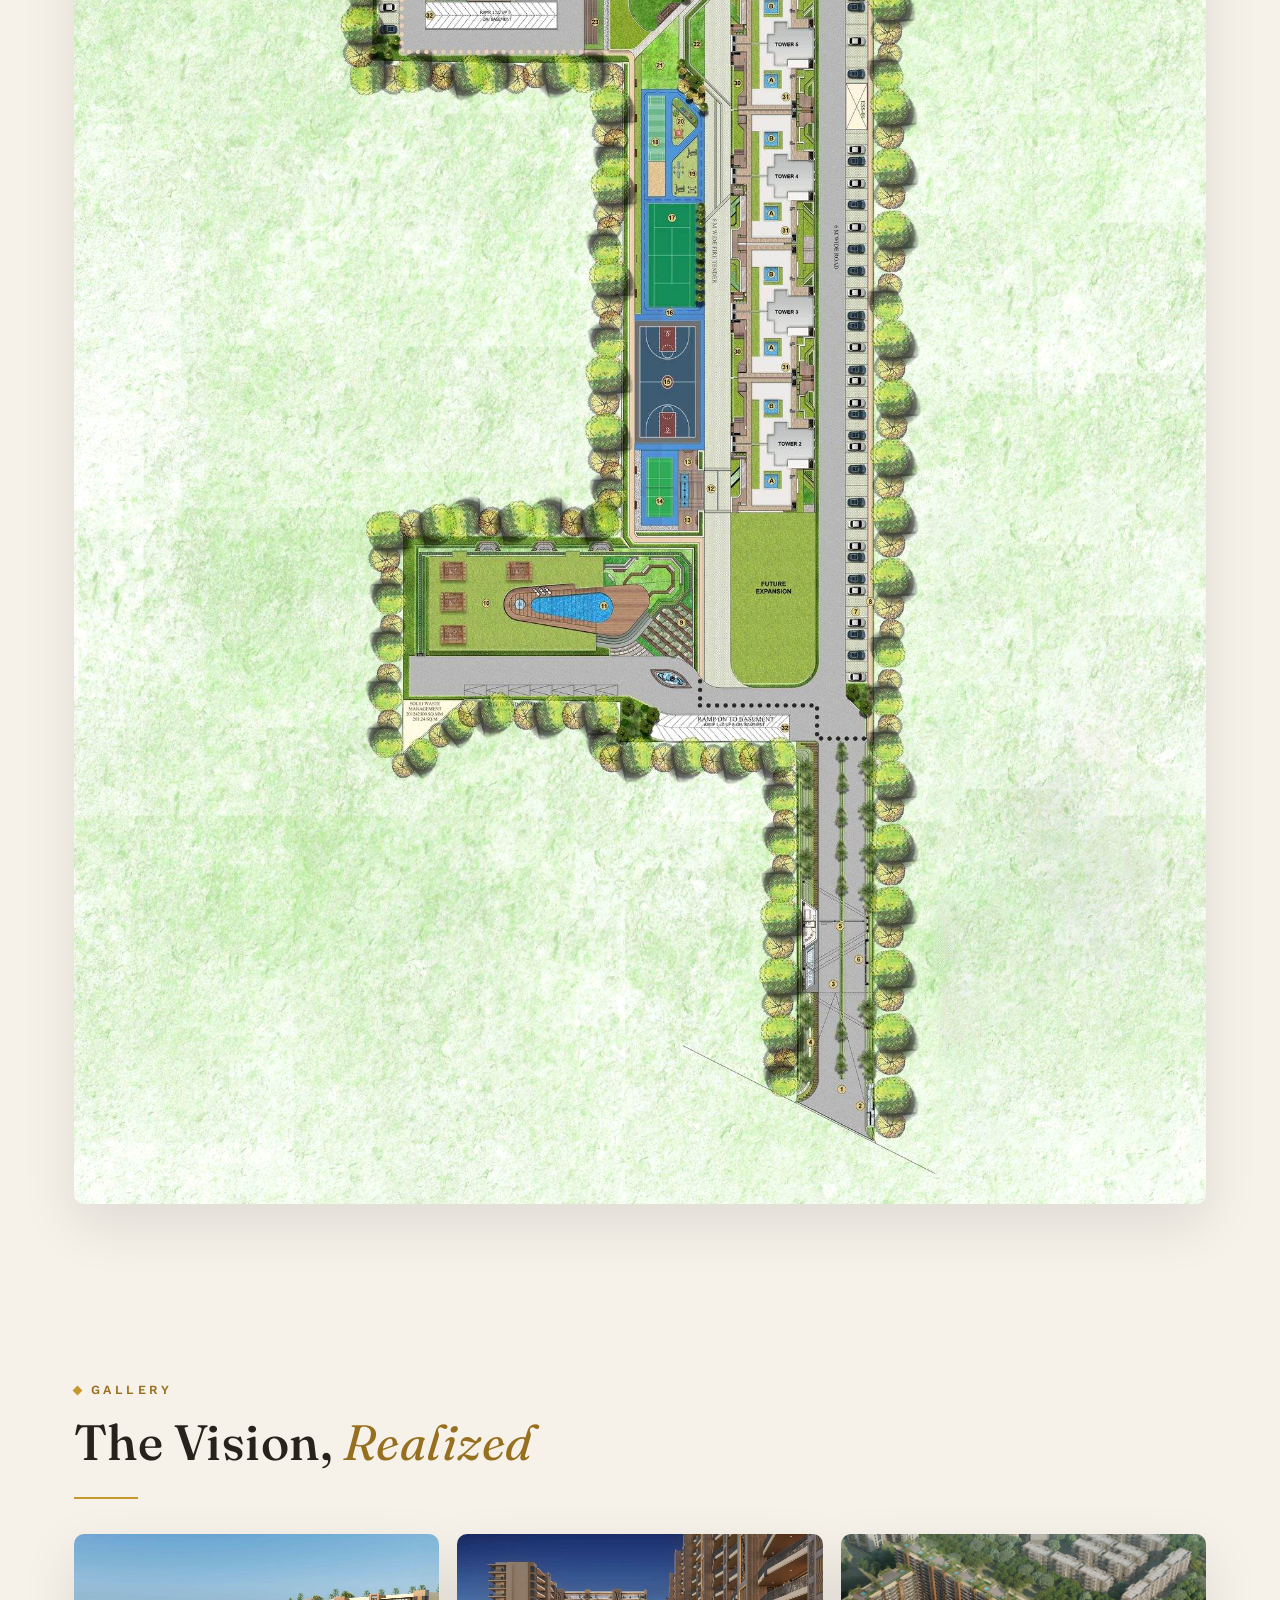
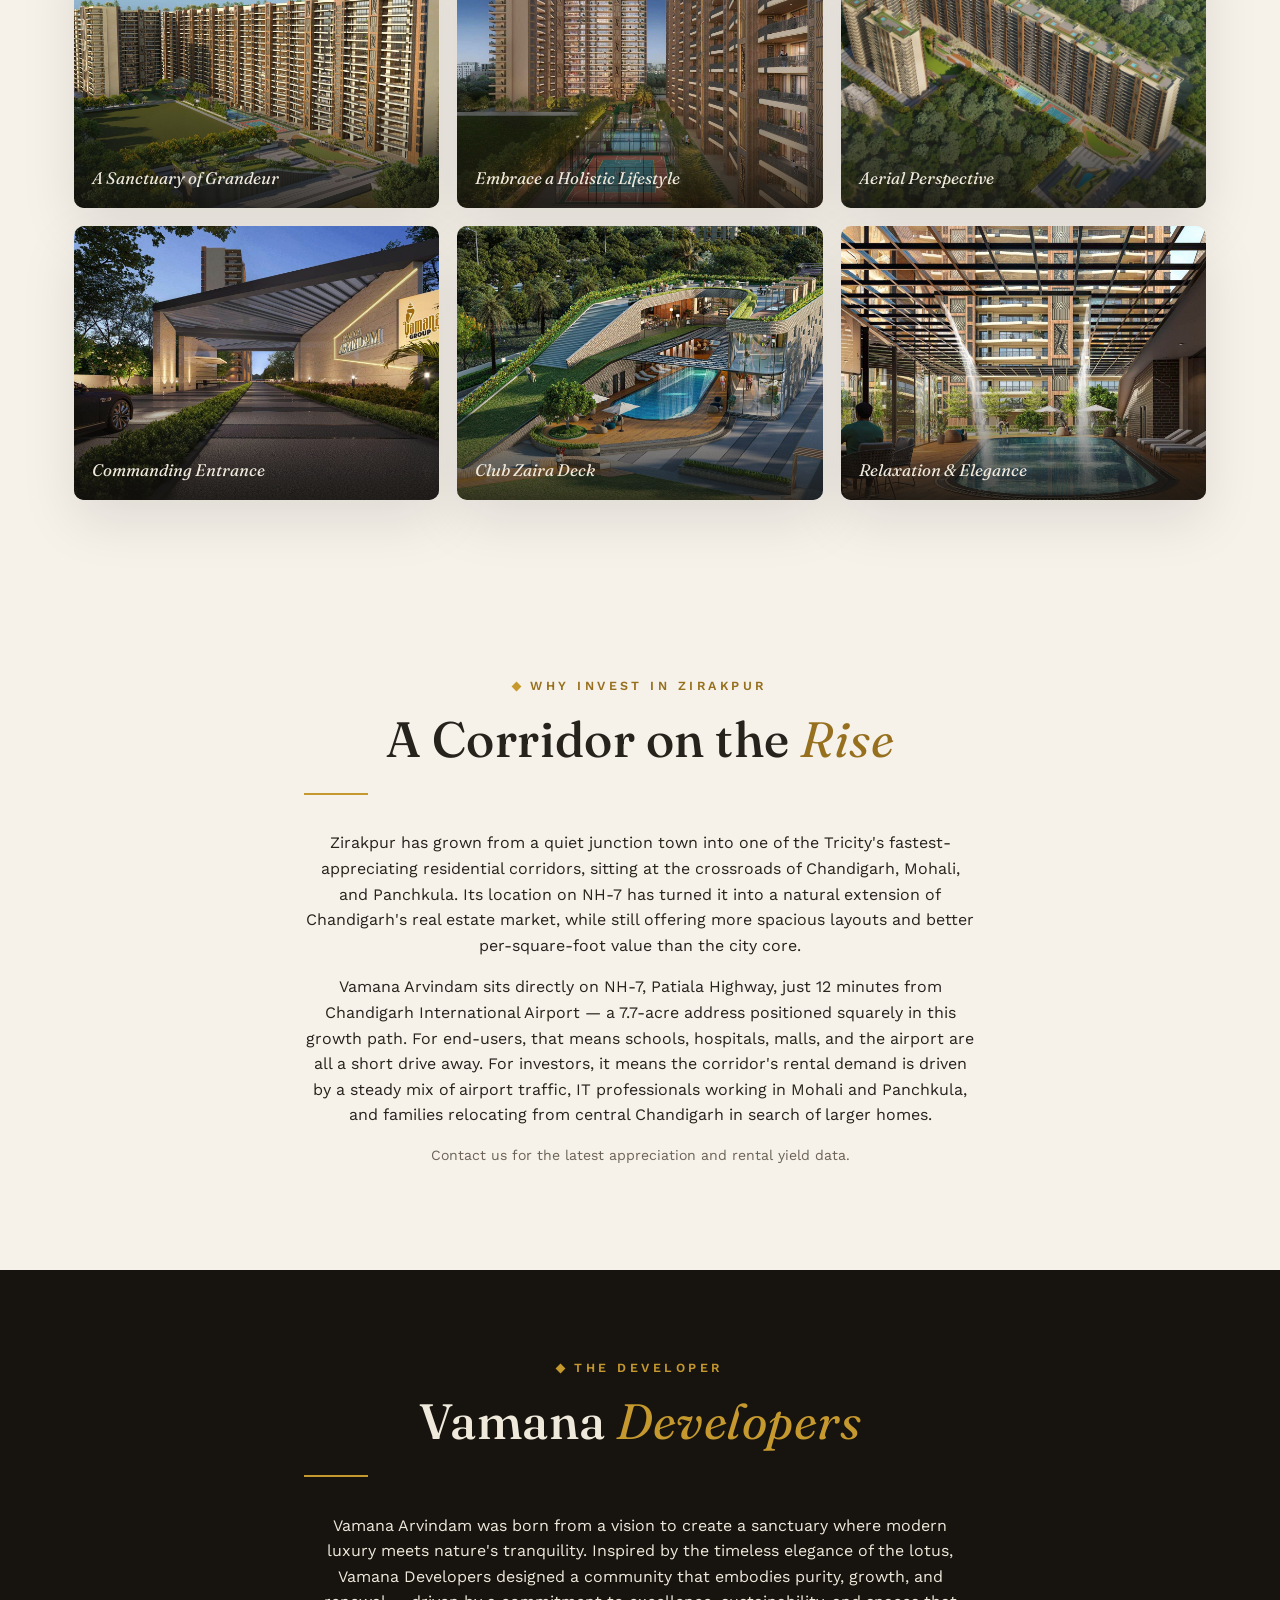
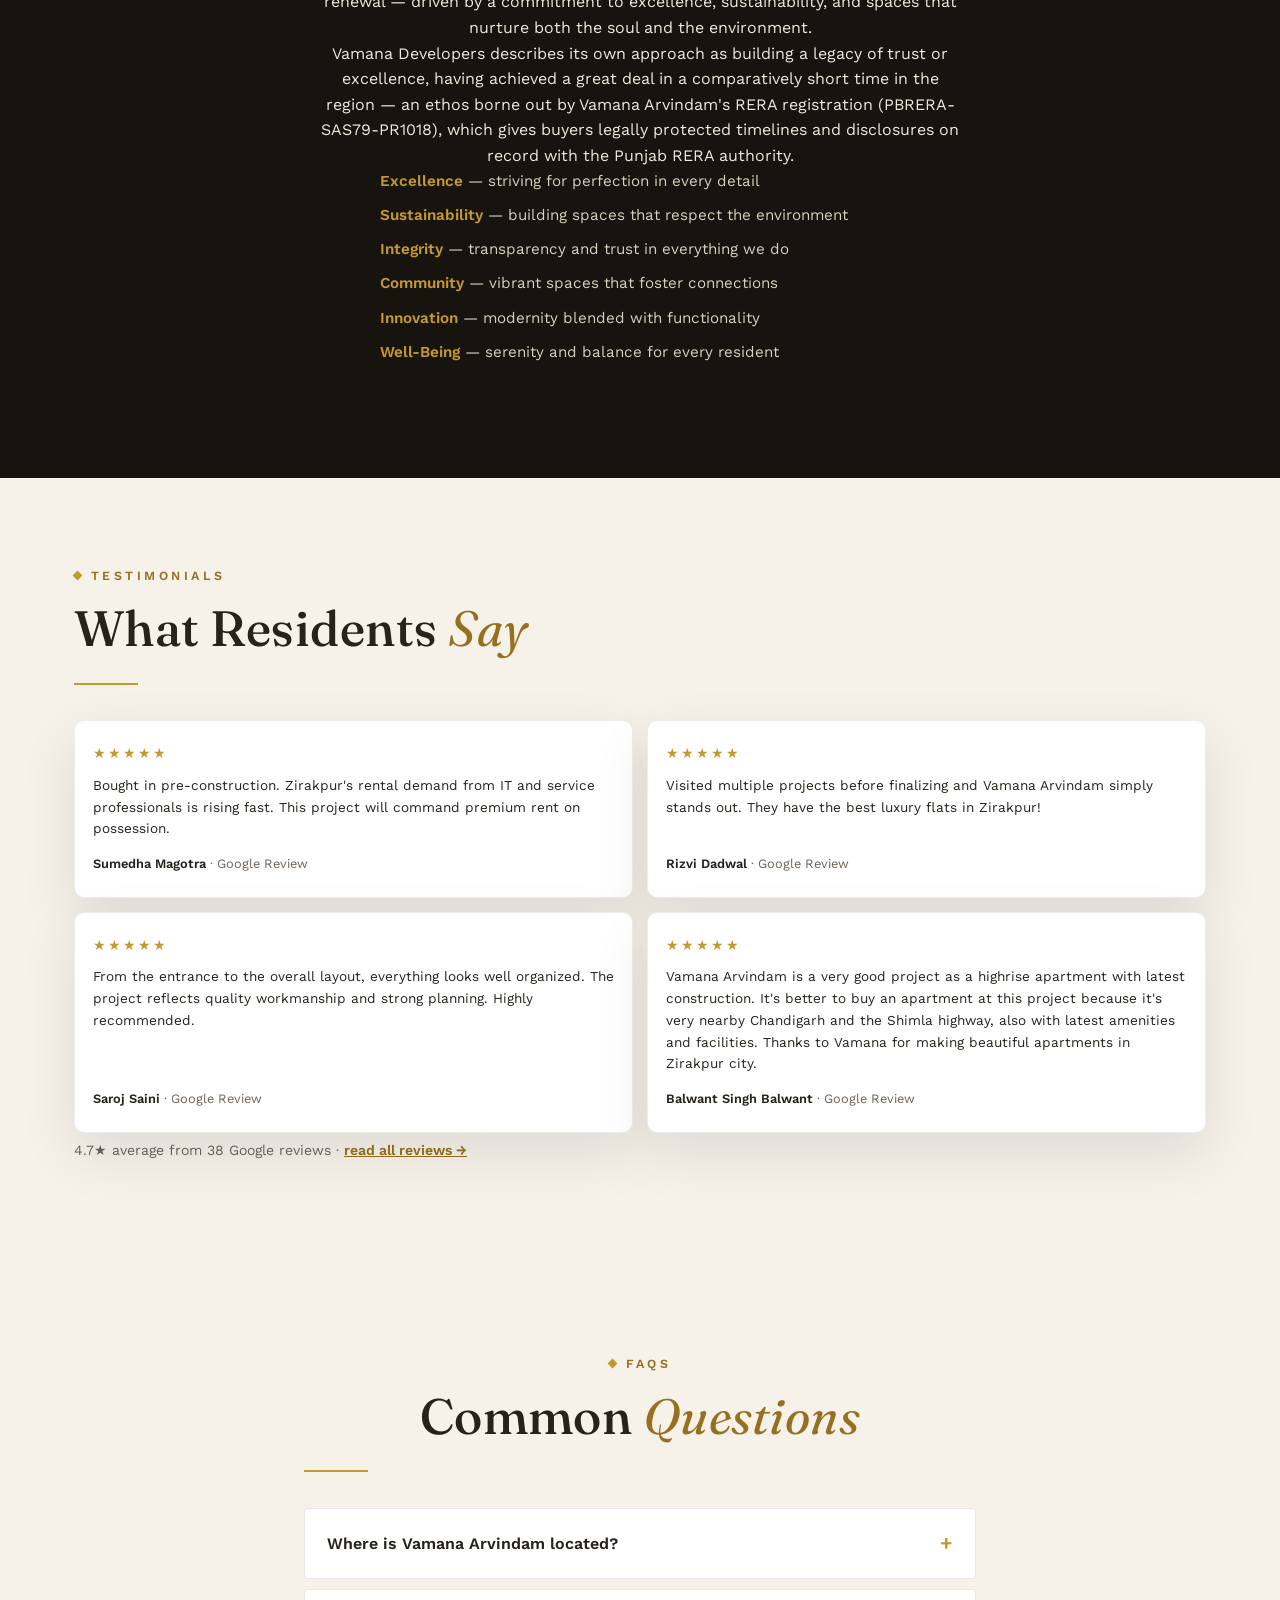
==== commit 41427730: "Add files via upload" ====
--- a/vamanaarvindamzirakpur.com/index.html
+++ b/vamanaarvindamzirakpur.com/index.html
@@ -111,7 +111,7 @@
         { "@type": "Review", "author": { "@type": "Person", "name": "Saroj Saini" }, "reviewRating": { "@type": "Rating", "ratingValue": "5" }, "reviewBody": "From the entrance to the overall layout, everything looks well organized. The project reflects quality workmanship and strong planning." },
         { "@type": "Review", "author": { "@type": "Person", "name": "Balwant Singh Balwant" }, "reviewRating": { "@type": "Rating", "ratingValue": "5" }, "reviewBody": "A very good project as a highrise apartment with the latest construction, nearby Chandigarh and the Shimla highway, with the latest amenities and facilities." }
       ],
-      "aggregateRating": { "@type": "AggregateRating", "ratingValue": "5", "reviewCount": "4" },
+      "aggregateRating": { "@type": "AggregateRating", "ratingValue": "4.7", "reviewCount": "38" },
       "address": {
         "@type": "PostalAddress",
         "streetAddress": "High Ground Lights, Patiala Road",
@@ -212,6 +212,7 @@
       <a href="#amenities">Club Zaira</a>
       <a href="location-connectivity.html">Location</a>
       <a href="#image-gallery">Gallery</a>
+      <a href="reviews.html">Reviews</a>
       <a href="#faq">FAQs</a>
       <a href="book-site-visit.html">Site Visit</a>
       <a href="#contact">Contact</a>
@@ -788,6 +789,7 @@
           <p class="testimonial-author">Balwant Singh Balwant <span>· Google Review</span></p>
         </article>
       </div>
+      <p class="note-line">4.7★ average from 38 Google reviews &middot; <a href="reviews.html">read all reviews &rarr;</a></p>
     </div>
   </section>
 
@@ -944,6 +946,7 @@
       <a href="floor-plans.html">Floor Plans</a>
       <a href="price-list.html">Price List</a>
       <a href="location-connectivity.html">Location</a>
+      <a href="reviews.html">Reviews</a>
       <a href="book-site-visit.html">Book a Site Visit</a>
       <a href="privacy-policy.html">Privacy Policy</a>
       <a href="#contact">Contact</a>
--- a/vamanaarvindamzirakpur.com/styles.css
+++ b/vamanaarvindamzirakpur.com/styles.css
@@ -174,7 +174,7 @@
 .site-nav { display: none; }
 @media (min-width: 1080px) {
   .site-nav {
-    display: flex; gap: 8px; flex: 1; justify-content: center;
+    display: flex; gap: 8px; flex: 1; justify-content: center; justify-content: safe center;
     overflow-x: auto; scrollbar-width: none; white-space: nowrap;
   }
   .site-nav::-webkit-scrollbar { display: none; }
@@ -695,6 +695,21 @@
   .testimonial-card { padding: 16px 14px; }
 }
 
+.rating-summary {
+  display: flex; align-items: center; gap: 22px; flex-wrap: wrap;
+  background: #fff; border: 1px solid rgba(38,34,28,0.08); border-radius: var(--radius-md);
+  box-shadow: var(--shadow-soft); padding: 26px 30px; margin-bottom: 34px;
+}
+.rating-summary-score { font-family: var(--font-display); font-size: 2.6rem; color: var(--color-text-dark); line-height: 1; }
+.rating-summary-meta { display: flex; flex-direction: column; gap: 4px; }
+.rating-summary-stars { color: var(--color-bronze); font-size: 1.1rem; letter-spacing: 3px; }
+.rating-summary-count { font-size: 0.82rem; color: var(--color-text-muted); }
+.rating-summary-count a { color: var(--color-bronze-deep); text-decoration: underline; }
+@media (max-width: 560px) {
+  .rating-summary { padding: 20px 18px; gap: 16px; }
+  .rating-summary-score { font-size: 2.1rem; }
+}
+
 /* ==========================================================================
    FOOTER
    ========================================================================== */
@@ -815,6 +830,7 @@
   .page-hero--book-visit { background-image: url('images/optimized/virtual-tour-sample-flat-mobile.jpg') !important; }
   .page-hero--floor-plans { background-image: url('images/optimized/floorplan-block7-3bhk-mobile.jpg') !important; }
   .page-hero--location { background-image: url('images/optimized/location-map-mobile.jpg') !important; }
+  .page-hero--reviews { background-image: url('images/optimized/luxury-leisure-mobile.jpg') !important; }
   .bg-highlights { background-image: url('images/optimized/commanding-entrance-mobile.jpg') !important; }
   .bg-contact { background-image: url('images/optimized/holistic-lifestyle-mobile.jpg') !important; }
 }
